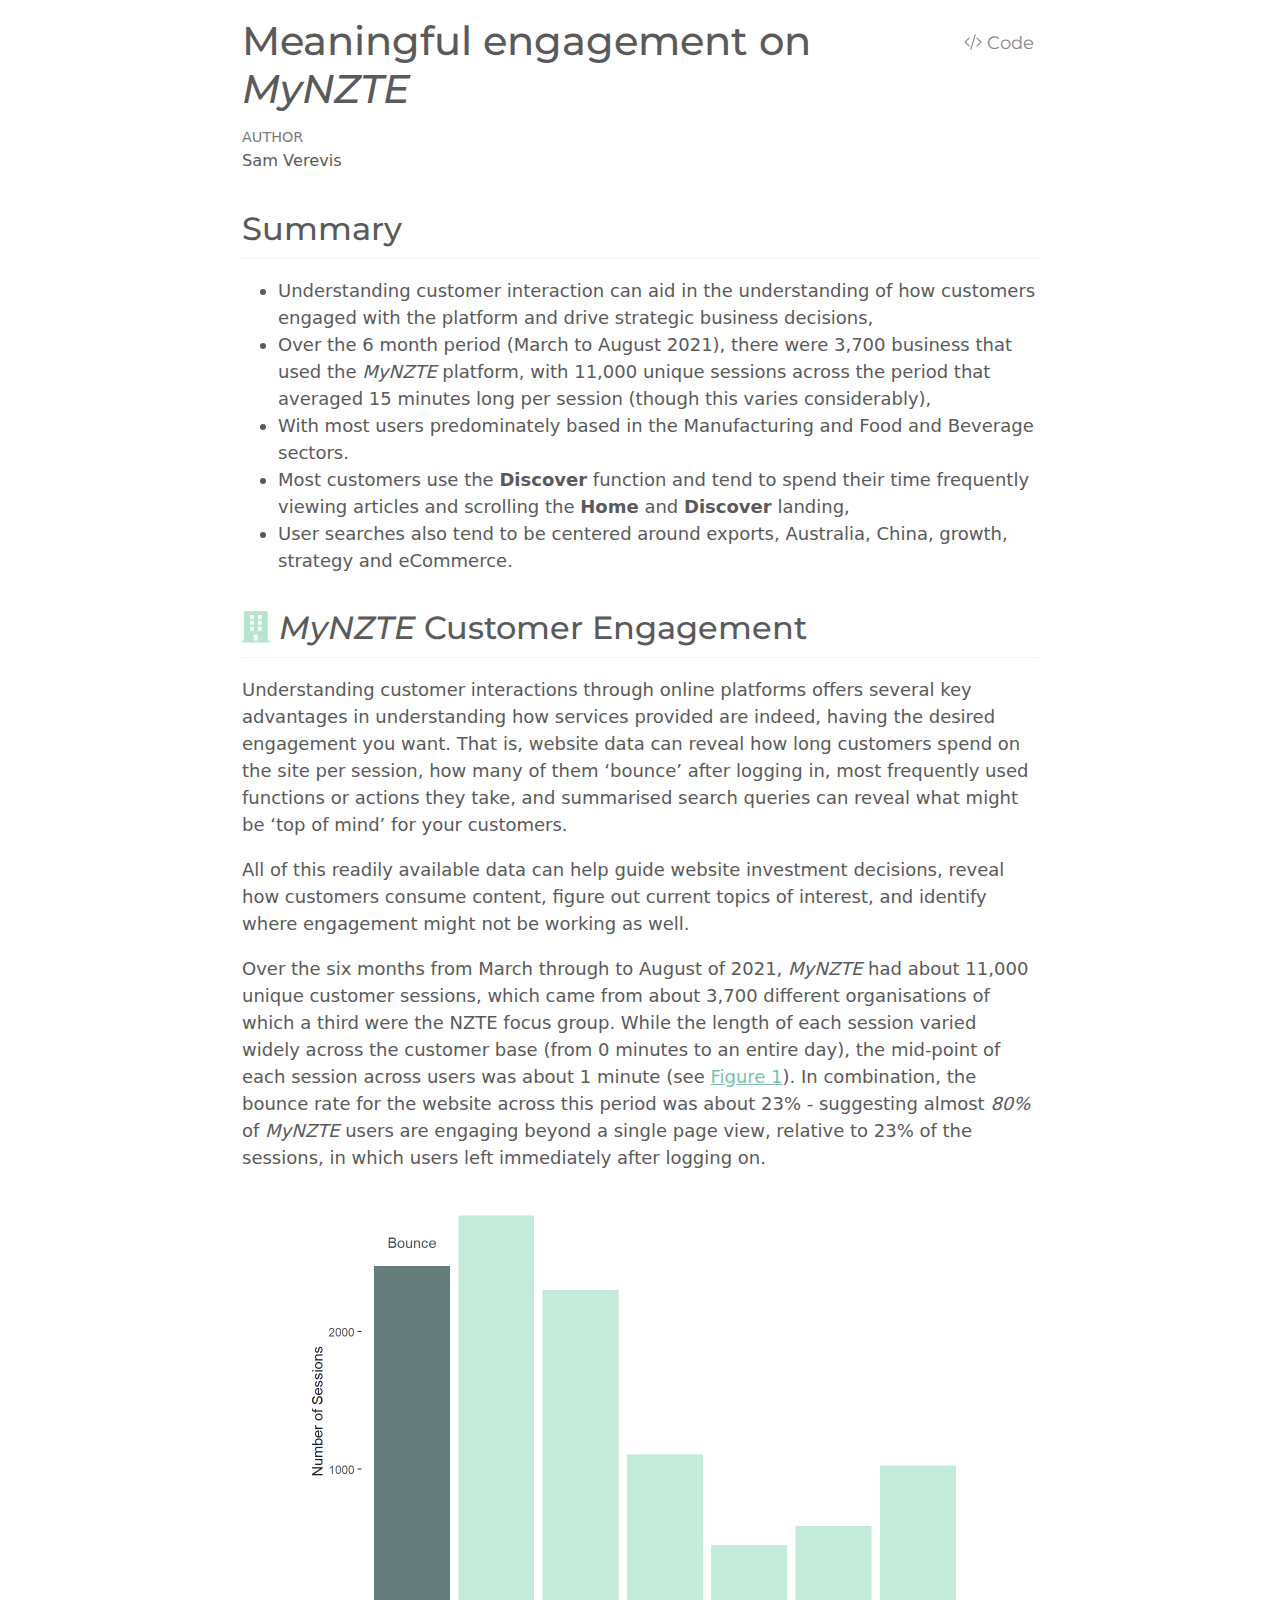
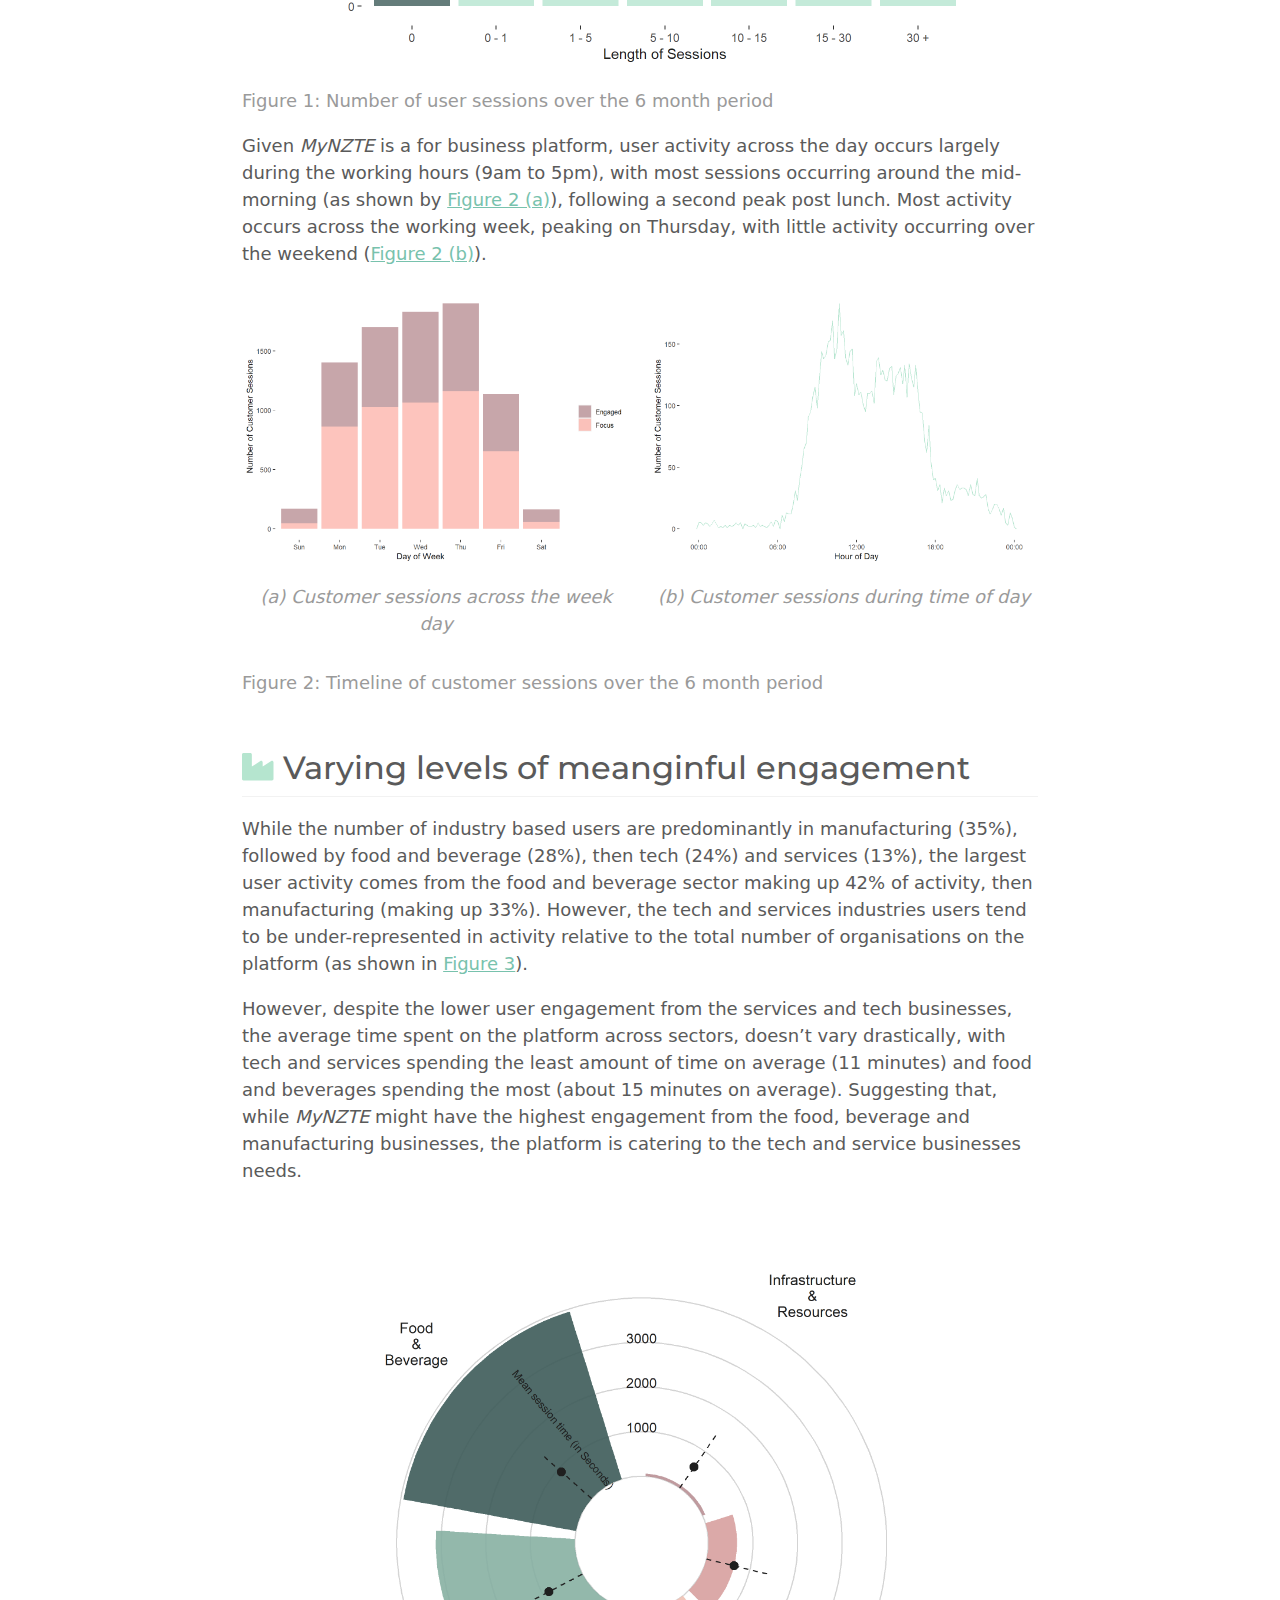
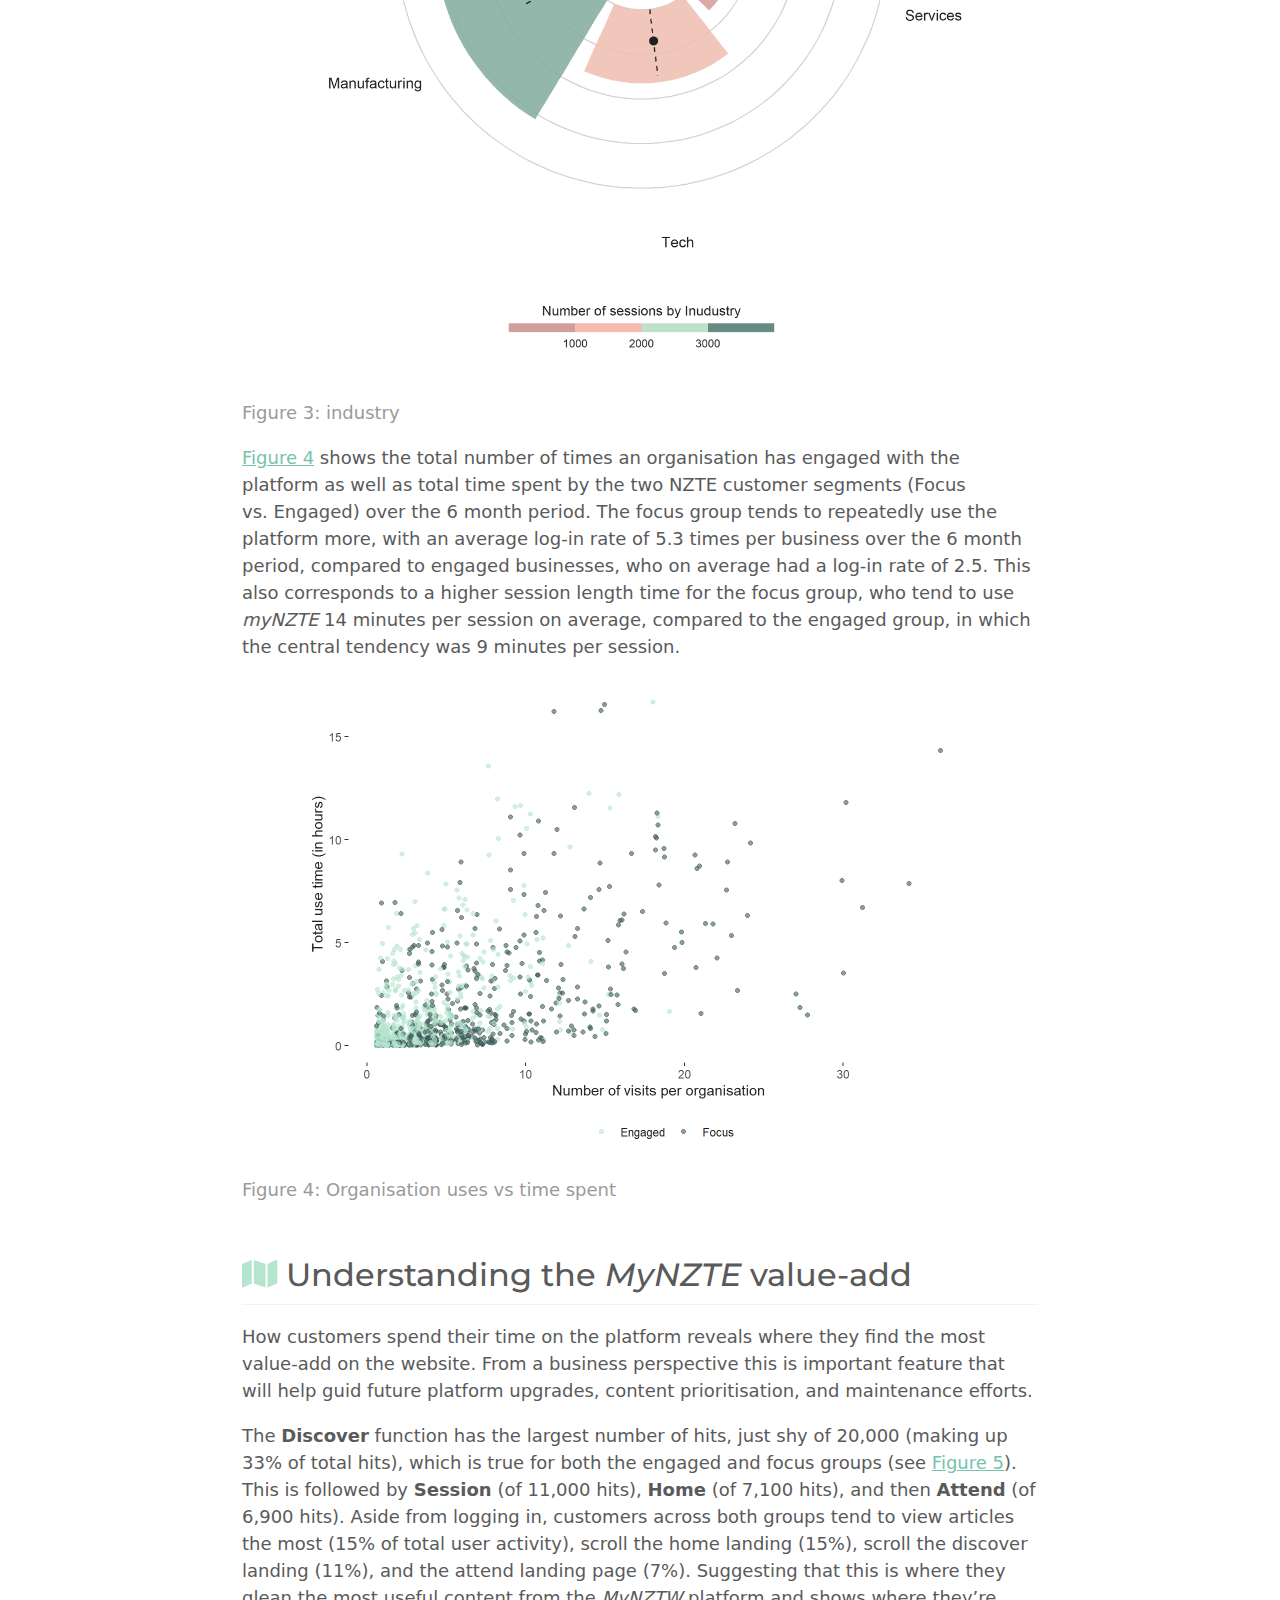
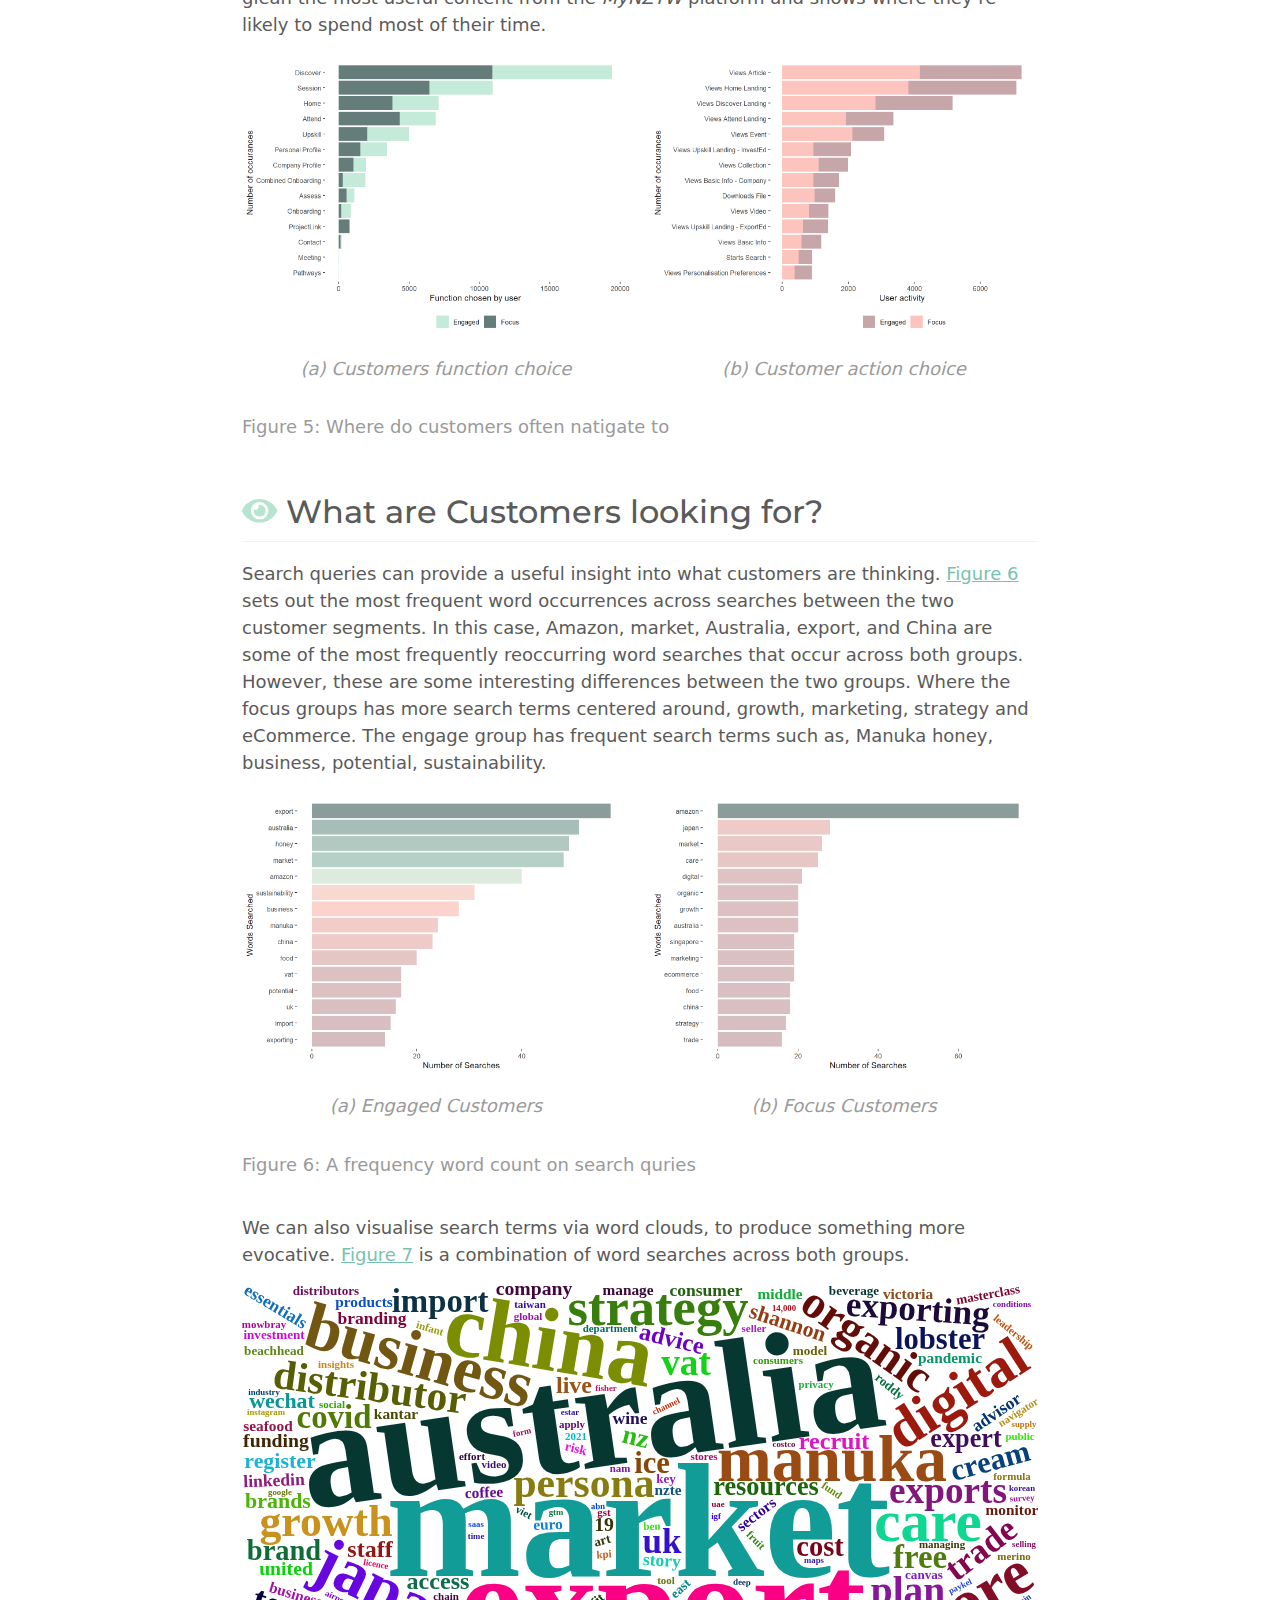
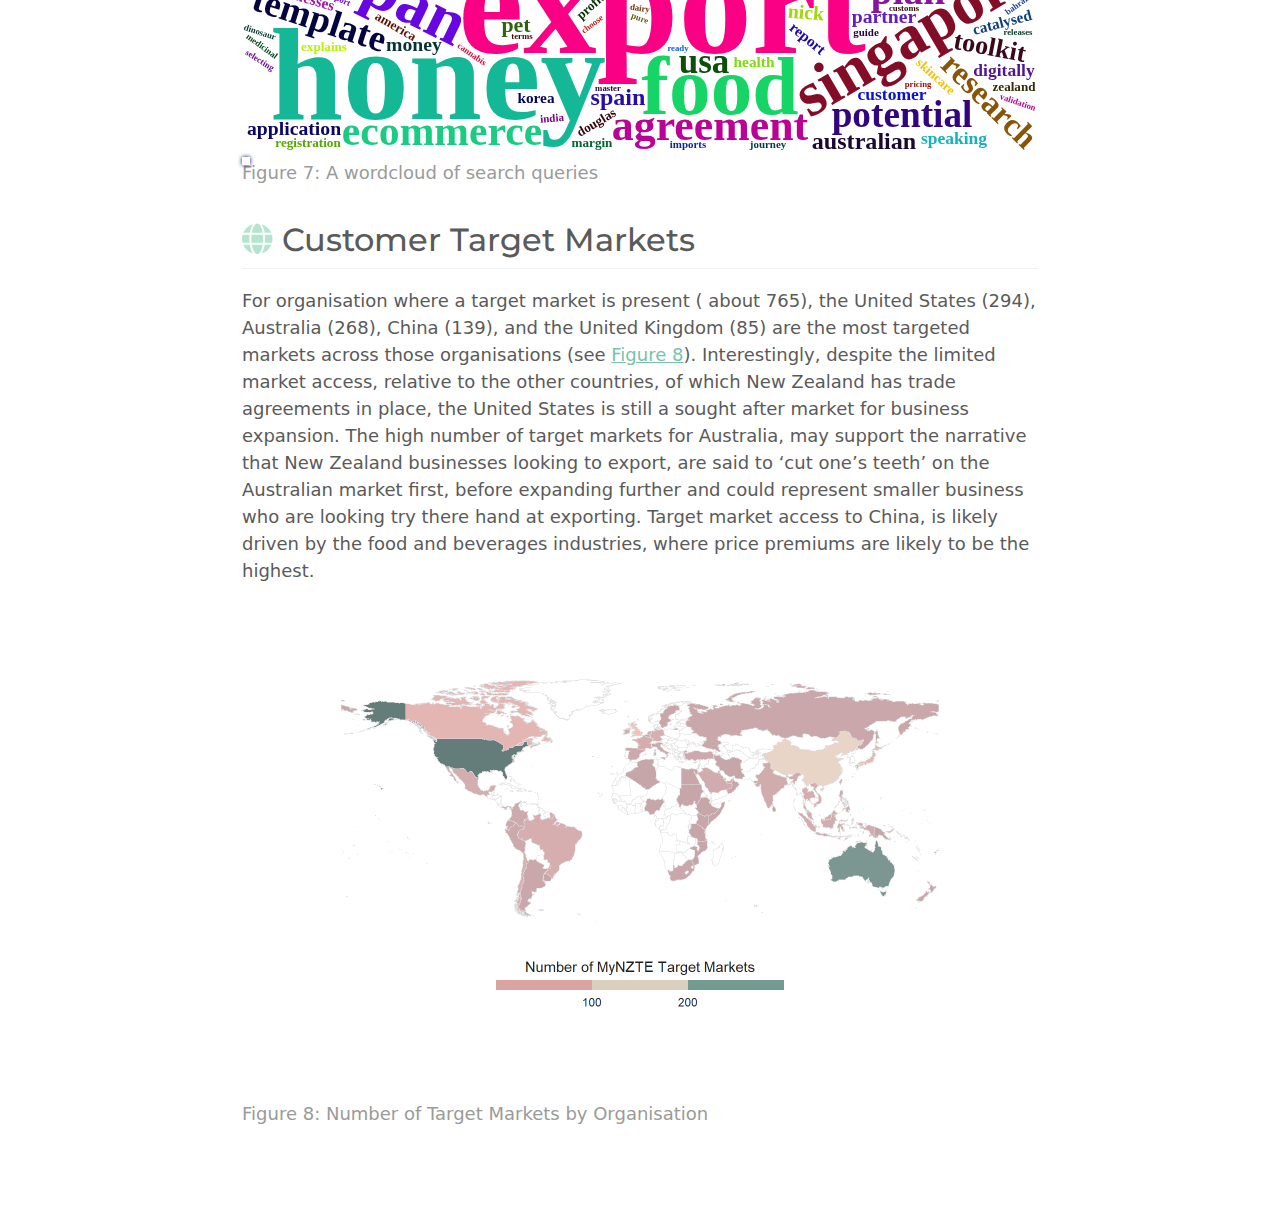
==== content/post/2022-06-15-NZTE-brief/index.html @ 65f902f8 "setting up breif" ====
<!DOCTYPE html>
<html xmlns="http://www.w3.org/1999/xhtml" lang="en" xml:lang="en"><head>

<meta charset="utf-8">
<meta name="generator" content="quarto-0.9.345">

<meta name="viewport" content="width=device-width, initial-scale=1.0, user-scalable=yes">

<meta name="author" content="Sam Verevis">

<title>Meaningful engagement on MyNZTE</title>
<style>
code{white-space: pre-wrap;}
span.smallcaps{font-variant: small-caps;}
span.underline{text-decoration: underline;}
div.column{display: inline-block; vertical-align: top; width: 50%;}
div.hanging-indent{margin-left: 1.5em; text-indent: -1.5em;}
ul.task-list{list-style: none;}
pre > code.sourceCode { white-space: pre; position: relative; }
pre > code.sourceCode > span { display: inline-block; line-height: 1.25; }
pre > code.sourceCode > span:empty { height: 1.2em; }
.sourceCode { overflow: visible; }
code.sourceCode > span { color: inherit; text-decoration: inherit; }
div.sourceCode { margin: 1em 0; }
pre.sourceCode { margin: 0; }
@media screen {
div.sourceCode { overflow: auto; }
}
@media print {
pre > code.sourceCode { white-space: pre-wrap; }
pre > code.sourceCode > span { text-indent: -5em; padding-left: 5em; }
}
pre.numberSource code
  { counter-reset: source-line 0; }
pre.numberSource code > span
  { position: relative; left: -4em; counter-increment: source-line; }
pre.numberSource code > span > a:first-child::before
  { content: counter(source-line);
    position: relative; left: -1em; text-align: right; vertical-align: baseline;
    border: none; display: inline-block;
    -webkit-touch-callout: none; -webkit-user-select: none;
    -khtml-user-select: none; -moz-user-select: none;
    -ms-user-select: none; user-select: none;
    padding: 0 4px; width: 4em;
    color: #aaaaaa;
  }
pre.numberSource { margin-left: 3em; border-left: 1px solid #aaaaaa;  padding-left: 4px; }
div.sourceCode
  {   }
@media screen {
pre > code.sourceCode > span > a:first-child::before { text-decoration: underline; }
}
code span.al { color: #ff0000; font-weight: bold; } /* Alert */
code span.an { color: #60a0b0; font-weight: bold; font-style: italic; } /* Annotation */
code span.at { color: #7d9029; } /* Attribute */
code span.bn { color: #40a070; } /* BaseN */
code span.bu { } /* BuiltIn */
code span.cf { color: #007020; font-weight: bold; } /* ControlFlow */
code span.ch { color: #4070a0; } /* Char */
code span.cn { color: #880000; } /* Constant */
code span.co { color: #60a0b0; font-style: italic; } /* Comment */
code span.cv { color: #60a0b0; font-weight: bold; font-style: italic; } /* CommentVar */
code span.do { color: #ba2121; font-style: italic; } /* Documentation */
code span.dt { color: #902000; } /* DataType */
code span.dv { color: #40a070; } /* DecVal */
code span.er { color: #ff0000; font-weight: bold; } /* Error */
code span.ex { } /* Extension */
code span.fl { color: #40a070; } /* Float */
code span.fu { color: #06287e; } /* Function */
code span.im { } /* Import */
code span.in { color: #60a0b0; font-weight: bold; font-style: italic; } /* Information */
code span.kw { color: #007020; font-weight: bold; } /* Keyword */
code span.op { color: #666666; } /* Operator */
code span.ot { color: #007020; } /* Other */
code span.pp { color: #bc7a00; } /* Preprocessor */
code span.sc { color: #4070a0; } /* SpecialChar */
code span.ss { color: #bb6688; } /* SpecialString */
code span.st { color: #4070a0; } /* String */
code span.va { color: #19177c; } /* Variable */
code span.vs { color: #4070a0; } /* VerbatimString */
code span.wa { color: #60a0b0; font-weight: bold; font-style: italic; } /* Warning */
</style>

<script src="index_files/libs/clipboard/clipboard.min.js"></script>
<script src="index_files/libs/quarto-html/quarto.js"></script>
<script src="index_files/libs/quarto-html/popper.min.js"></script>
<script src="index_files/libs/quarto-html/tippy.umd.min.js"></script>
<script src="index_files/libs/quarto-html/anchor.min.js"></script>
<link href="index_files/libs/quarto-html/tippy.css" rel="stylesheet">
<link id="quarto-text-highlighting-styles" href="index_files/libs/quarto-html/quarto-syntax-highlighting.css" rel="stylesheet">
<script src="index_files/libs/bootstrap/bootstrap.min.js"></script>
<link href="index_files/libs/bootstrap/bootstrap-icons.css" rel="stylesheet">
<link href="index_files/libs/bootstrap/bootstrap.min.css" rel="stylesheet">
<script src="index_files\libs/htmlwidgets-1.5.4/htmlwidgets.js"></script>
<link href="index_files\libs/wordcloud2-0.0.1/wordcloud.css" rel="stylesheet">
<script src="index_files\libs/wordcloud2-0.0.1/wordcloud2-all.js"></script>
<script src="index_files\libs/wordcloud2-0.0.1/hover.js"></script>
<script src="index_files\libs/wordcloud2-binding-0.2.1/wordcloud2.js"></script>


</head>

<body class="fullcontent">

<div id="quarto-content" class="page-columns page-rows-contents page-layout-article">

<main class="content" id="quarto-document-content">

<header id="title-block-header" class="quarto-title-block default">
<div class="quarto-title">
<div class="quarto-title-block"><div><h1 class="title">Meaningful engagement on <em>MyNZTE</em></h1><button type="button" class="btn code-tools-button" id="quarto-code-tools-source"><i class="bi"></i> Code</button></div></div>
</div>





<div class="quarto-title-meta">

    <div>
    <div class="quarto-title-meta-heading">Author</div>
    <div class="quarto-title-meta-contents">
             <p>Sam Verevis </p>
          </div>
  </div>
    
    
  </div>
  

</header>

<div class="cell">

</div>
<section id="summary" class="level2">
<h2 class="anchored" data-anchor-id="summary">Summary</h2>
<ul>
<li>Understanding customer interaction can aid in the understanding of how customers engaged with the platform and drive strategic business decisions,</li>
<li>Over the 6 month period (March to August 2021), there were 3,700 business that used the <em>MyNZTE</em> platform, with 11,000 unique sessions across the period that averaged 15 minutes long per session (though this varies considerably),</li>
<li>With most users predominately based in the Manufacturing and Food and Beverage sectors.</li>
<li>Most customers use the <strong>Discover</strong> function and tend to spend their time frequently viewing articles and scrolling the <strong>Home</strong> and <strong>Discover</strong> landing,</li>
<li>User searches also tend to be centered around exports, Australia, China, growth, strategy and eCommerce.</li>
</ul>
</section>
<section id="mynzte-customer-engagement" class="level2">
<h2 class="anchored" data-anchor-id="mynzte-customer-engagement"><svg aria-hidden="true" role="img" viewbox="0 0 448 512" style="height:1em;width:0.88em;vertical-align:-0.125em;margin-left:auto;margin-right:auto;font-size:inherit;fill:#B5E5CF;overflow:visible;position:relative;"><path d="M436 480h-20V24c0-13.255-10.745-24-24-24H56C42.745 0 32 10.745 32 24v456H12c-6.627 0-12 5.373-12 12v20h448v-20c0-6.627-5.373-12-12-12zM128 76c0-6.627 5.373-12 12-12h40c6.627 0 12 5.373 12 12v40c0 6.627-5.373 12-12 12h-40c-6.627 0-12-5.373-12-12V76zm0 96c0-6.627 5.373-12 12-12h40c6.627 0 12 5.373 12 12v40c0 6.627-5.373 12-12 12h-40c-6.627 0-12-5.373-12-12v-40zm52 148h-40c-6.627 0-12-5.373-12-12v-40c0-6.627 5.373-12 12-12h40c6.627 0 12 5.373 12 12v40c0 6.627-5.373 12-12 12zm76 160h-64v-84c0-6.627 5.373-12 12-12h40c6.627 0 12 5.373 12 12v84zm64-172c0 6.627-5.373 12-12 12h-40c-6.627 0-12-5.373-12-12v-40c0-6.627 5.373-12 12-12h40c6.627 0 12 5.373 12 12v40zm0-96c0 6.627-5.373 12-12 12h-40c-6.627 0-12-5.373-12-12v-40c0-6.627 5.373-12 12-12h40c6.627 0 12 5.373 12 12v40zm0-96c0 6.627-5.373 12-12 12h-40c-6.627 0-12-5.373-12-12V76c0-6.627 5.373-12 12-12h40c6.627 0 12 5.373 12 12v40z"></path></svg> <em>MyNZTE</em> Customer Engagement</h2>
<p>Understanding customer interactions through online platforms offers several key advantages in understanding how services provided are indeed, having the desired engagement you want. That is, website data can reveal how long customers spend on the site per session, how many of them ‘bounce’ after logging in, most frequently used functions or actions they take, and summarised search queries can reveal what might be ‘top of mind’ for your customers.</p>
<p>All of this readily available data can help guide website investment decisions, reveal how customers consume content, figure out current topics of interest, and identify where engagement might not be working as well.</p>
<p>Over the six months from March through to August of 2021, <em>MyNZTE</em> had about 11,000 unique customer sessions, which came from about 3,700 different organisations of which a third were the NZTE focus group. While the length of each session varied widely across the customer base (from 0 minutes to an entire day), the mid-point of each session across users was about 1 minute (see <a href="#fig-user">Figure&nbsp;1</a>). In combination, the bounce rate for the website across this period was about 23% - suggesting almost <em>80%</em> of <em>MyNZTE</em> users are engaging beyond a single page view, relative to 23% of the sessions, in which users left immediately after logging on.</p>
<div class="cell">
<div class="cell-output-display">
<div id="fig-user" class="quarto-figure quarto-figure-center anchored">
<figure class="figure">
<p><img src="index_files/figure-html/fig-user-1.png" class="img-fluid figure-img" width="672"></p>
<p></p><figcaption aria-hidden="true" class="figure-caption">Figure 1: Number of user sessions over the 6 month period</figcaption><p></p>
</figure>
</div>
</div>
</div>
<p>Given <em>MyNZTE</em> is a for business platform, user activity across the day occurs largely during the working hours (9am to 5pm), with most sessions occurring around the mid-morning (as shown by <a href="#fig-session-day-1">Figure&nbsp;2 (a)</a>), following a second peak post lunch. Most activity occurs across the working week, peaking on Thursday, with little activity occurring over the weekend (<a href="#fig-session-day-2">Figure&nbsp;2 (b)</a>).</p>
<div class="cell quarto-layout-panel">
<figure class="figure">
<div class="quarto-layout-row quarto-layout-valign-top">
<div class="cell-output-display quarto-layout-cell quarto-layout-cell-subref" style="flex-basis: 50.0%;justify-content: center;">
<div id="fig-session-day-1" class="quarto-figure quarto-figure-center anchored">
<figure class="figure">
<p><img src="index_files/figure-html/fig-session-day-1.png" class="img-fluid figure-img" data-ref-parent="fig-session-day" width="672"></p>
<p></p><figcaption aria-hidden="true" class="figure-caption">(a) Customer sessions across the week day</figcaption><p></p>
</figure>
</div>
</div>
<div class="cell-output-display quarto-layout-cell quarto-layout-cell-subref" style="flex-basis: 50.0%;justify-content: center;">
<div id="fig-session-day-2" class="quarto-figure quarto-figure-center anchored">
<figure class="figure">
<p><img src="index_files/figure-html/fig-session-day-2.png" class="img-fluid figure-img" data-ref-parent="fig-session-day" width="672"></p>
<p></p><figcaption aria-hidden="true" class="figure-caption">(b) Customer sessions during time of day</figcaption><p></p>
</figure>
</div>
</div>
</div>
<p></p><figcaption aria-hidden="true" class="figure-caption">Figure 2: Timeline of customer sessions over the 6 month period</figcaption><p></p>
</figure>
</div>
</section>
<section id="varying-levels-of-meanginful-engagement" class="level2">
<h2 class="anchored" data-anchor-id="varying-levels-of-meanginful-engagement"><svg aria-hidden="true" role="img" viewbox="0 0 512 512" style="height:1em;width:1em;vertical-align:-0.125em;margin-left:auto;margin-right:auto;font-size:inherit;fill:#B5E5CF;overflow:visible;position:relative;"><path d="M475.115 163.781L336 252.309v-68.28c0-18.916-20.931-30.399-36.885-20.248L160 252.309V56c0-13.255-10.745-24-24-24H24C10.745 32 0 42.745 0 56v400c0 13.255 10.745 24 24 24h464c13.255 0 24-10.745 24-24V184.029c0-18.917-20.931-30.399-36.885-20.248z"></path></svg> Varying levels of meanginful engagement</h2>
<p>While the number of industry based users are predominantly in manufacturing (35%), followed by food and beverage (28%), then tech (24%) and services (13%), the largest user activity comes from the food and beverage sector making up 42% of activity, then manufacturing (making up 33%). However, the tech and services industries users tend to be under-represented in activity relative to the total number of organisations on the platform (as shown in <a href="#fig-industry">Figure&nbsp;3</a>).</p>
<p>However, despite the lower user engagement from the services and tech businesses, the average time spent on the platform across sectors, doesn’t vary drastically, with tech and services spending the least amount of time on average (11 minutes) and food and beverages spending the most (about 15 minutes on average). Suggesting that, while <em>MyNZTE</em> might have the highest engagement from the food, beverage and manufacturing businesses, the platform is catering to the tech and service businesses needs.</p>
<div class="cell">

</div>
<div id="fig-industry" class="quarto-figure quarto-figure-center anchored">
<figure class="figure">
<figure class="figure">
<img src="plot.png" title="Title: Number of sessions and average time spent per session (in seconds), by Inudstry" class="img-fluid figure-img">
</figure>
<p></p><figcaption aria-hidden="true" class="figure-caption">Figure 3: industry</figcaption><p></p>
</figure>
</div>
<p><a href="#fig-session-groups">Figure&nbsp;4</a> shows the total number of times an organisation has engaged with the platform as well as total time spent by the two NZTE customer segments (Focus vs.&nbsp;Engaged) over the 6 month period. The focus group tends to repeatedly use the platform more, with an average log-in rate of 5.3 times per business over the 6 month period, compared to engaged businesses, who on average had a log-in rate of 2.5. This also corresponds to a higher session length time for the focus group, who tend to use <em>myNZTE</em> 14 minutes per session on average, compared to the engaged group, in which the central tendency was 9 minutes per session.</p>
<div class="cell">
<div class="cell-output-display">
<div id="fig-session-groups" class="quarto-figure quarto-figure-center anchored">
<figure class="figure">
<p><img src="index_files/figure-html/fig-session-groups-1.png" class="img-fluid figure-img" width="672"></p>
<p></p><figcaption aria-hidden="true" class="figure-caption">Figure 4: Organisation uses vs time spent</figcaption><p></p>
</figure>
</div>
</div>
</div>
</section>
<section id="understanding-the-mynzte-value-add" class="level2">
<h2 class="anchored" data-anchor-id="understanding-the-mynzte-value-add"><svg aria-hidden="true" role="img" viewbox="0 0 576 512" style="height:1em;width:1.12em;vertical-align:-0.125em;margin-left:auto;margin-right:auto;font-size:inherit;fill:#B5E5CF;overflow:visible;position:relative;"><path d="M0 117.66v346.32c0 11.32 11.43 19.06 21.94 14.86L160 416V32L20.12 87.95A32.006 32.006 0 0 0 0 117.66zM192 416l192 64V96L192 32v384zM554.06 33.16L416 96v384l139.88-55.95A31.996 31.996 0 0 0 576 394.34V48.02c0-11.32-11.43-19.06-21.94-14.86z"></path></svg> Understanding the <em>MyNZTE</em> value-add</h2>
<p>How customers spend their time on the platform reveals where they find the most value-add on the website. From a business perspective this is important feature that will help guid future platform upgrades, content prioritisation, and maintenance efforts.</p>
<p>The <strong>Discover</strong> function has the largest number of hits, just shy of 20,000 (making up 33% of total hits), which is true for both the engaged and focus groups (see <a href="#fig-action">Figure&nbsp;5</a>). This is followed by <strong>Session</strong> (of 11,000 hits), <strong>Home</strong> (of 7,100 hits), and then <strong>Attend</strong> (of 6,900 hits). Aside from logging in, customers across both groups tend to view articles the most (15% of total user activity), scroll the home landing (15%), scroll the discover landing (11%), and the attend landing page (7%). Suggesting that this is where they glean the most useful content from the <em>MyNZTW</em> platform and shows where they’re likely to spend most of their time.</p>
<div class="cell quarto-layout-panel">
<figure class="figure">
<div class="quarto-layout-row quarto-layout-valign-top">
<div class="cell-output-display quarto-layout-cell quarto-layout-cell-subref" style="flex-basis: 50.0%;justify-content: center;">
<div id="fig-action-1" class="quarto-figure quarto-figure-center anchored">
<figure class="figure">
<p><img src="index_files/figure-html/fig-action-1.png" class="img-fluid figure-img" data-ref-parent="fig-action" width="672"></p>
<p></p><figcaption aria-hidden="true" class="figure-caption">(a) Customers function choice</figcaption><p></p>
</figure>
</div>
</div>
<div class="cell-output-display quarto-layout-cell quarto-layout-cell-subref" style="flex-basis: 50.0%;justify-content: center;">
<div id="fig-action-2" class="quarto-figure quarto-figure-center anchored">
<figure class="figure">
<p><img src="index_files/figure-html/fig-action-2.png" class="img-fluid figure-img" data-ref-parent="fig-action" width="672"></p>
<p></p><figcaption aria-hidden="true" class="figure-caption">(b) Customer action choice</figcaption><p></p>
</figure>
</div>
</div>
</div>
<p></p><figcaption aria-hidden="true" class="figure-caption">Figure 5: Where do customers often natigate to</figcaption><p></p>
</figure>
</div>
</section>
<section id="what-are-customers-looking-for" class="level2">
<h2 class="anchored" data-anchor-id="what-are-customers-looking-for"><svg aria-hidden="true" role="img" viewbox="0 0 576 512" style="height:1em;width:1.12em;vertical-align:-0.125em;margin-left:auto;margin-right:auto;font-size:inherit;fill:#B5E5CF;overflow:visible;position:relative;"><path d="M572.52 241.4C518.29 135.59 410.93 64 288 64S57.68 135.64 3.48 241.41a32.35 32.35 0 0 0 0 29.19C57.71 376.41 165.07 448 288 448s230.32-71.64 284.52-177.41a32.35 32.35 0 0 0 0-29.19zM288 400a144 144 0 1 1 144-144 143.93 143.93 0 0 1-144 144zm0-240a95.31 95.31 0 0 0-25.31 3.79 47.85 47.85 0 0 1-66.9 66.9A95.78 95.78 0 1 0 288 160z"></path></svg> What are Customers looking for?</h2>
<p>Search queries can provide a useful insight into what customers are thinking. <a href="#fig-word">Figure&nbsp;6</a> sets out the most frequent word occurrences across searches between the two customer segments. In this case, Amazon, market, Australia, export, and China are some of the most frequently reoccurring word searches that occur across both groups. However, these are some interesting differences between the two groups. Where the focus groups has more search terms centered around, growth, marketing, strategy and eCommerce. The engage group has frequent search terms such as, Manuka honey, business, potential, sustainability.</p>
<div class="cell quarto-layout-panel">
<figure class="figure">
<div class="quarto-layout-row quarto-layout-valign-top">
<div class="cell-output-display quarto-layout-cell quarto-layout-cell-subref" style="flex-basis: 50.0%;justify-content: center;">
<div id="fig-word-1" class="quarto-figure quarto-figure-center anchored">
<figure class="figure">
<p><img src="index_files/figure-html/fig-word-1.png" class="img-fluid figure-img" data-ref-parent="fig-word" width="672"></p>
<p></p><figcaption aria-hidden="true" class="figure-caption">(a) Engaged Customers</figcaption><p></p>
</figure>
</div>
</div>
<div class="cell-output-display quarto-layout-cell quarto-layout-cell-subref" style="flex-basis: 50.0%;justify-content: center;">
<div id="fig-word-2" class="quarto-figure quarto-figure-center anchored">
<figure class="figure">
<p><img src="index_files/figure-html/fig-word-2.png" class="img-fluid figure-img" data-ref-parent="fig-word" width="672"></p>
<p></p><figcaption aria-hidden="true" class="figure-caption">(b) Focus Customers</figcaption><p></p>
</figure>
</div>
</div>
</div>
<p></p><figcaption aria-hidden="true" class="figure-caption">Figure 6: A frequency word count on search quries</figcaption><p></p>
</figure>
</div>
<p>We can also visualise search terms via word clouds, to produce something more evocative. <a href="#fig-wordcloulds">Figure&nbsp;7</a> is a combination of word searches across both groups.</p>
<div class="cell">
<div id="fig-wordcloulds" class="quarto-figure quarto-figure-center anchored">
<figure class="figure">
<div id="htmlwidget-f4ed2ae522c959d17a78" style="width:100%;height:464px;" class="wordcloud2 html-widget"></div>
<script type="application/json" data-for="htmlwidget-f4ed2ae522c959d17a78">{"x":{"word":["amazon","market","australia","export","honey","china","sustainability","food","business","japan","manuka","marketing","singapore","care","digital","strategy","organic","agreement","growth","distributor","ecommerce","persona","plan","exports","potential","template","vat","exporting","trade","uk","usa","covid","free","import","research","cream","ice","lobster","acquisition","brand","cost","flywheel","springboard","assessment","expert","international","nz","resources","toolkit","access","advice","australian","embedding","live","recruit","spain","staff","brands","foodservice","pet","register","shannon","wechat","19","application","company","distrubutor","funding","money","nick","partner","regulations","united","advisor","branding","consumer","customer","digitally","essentials","linkedin","speaking","story","understanding","wine","businesses","catalysed","coffee","euro","health","kantar","korea","manage","middle","monitor","nzte","pandemic","products","report","seafood","sectors","victoria","america","art","beachhead","beverage","canvas","distributors","douglas","east","explains","investment","key","margin","masterclass","model","pharmaceuticals","profit","registration","risk","roddy","skincare","successful","supermarkets","supplements","zealand","2021","apply","ben","chain","consumers","department","development","effort","formula","fruit","fund","global","gst","guide","imports","india","infant","insights","journey","kpi","leadership","managing","merino","mowbray","nam","navigator","platforms","privacy","public","seller","social","stores","taiwan","tool","trademark","video","viet","14,000","abn","airport","bahrain","cannabis","channel","choose","conditions","costco","customs","dairy","deep","dinosaur","estar","fisher","form","functional","google","gtm","igf","industry","instagram","korean","licence","manukora","maps","master","medicinal","opportunity","paykel","population","pricing","proposition","pure","ready","releases","saas","selecting","selling","supply","survey","sustainable","terms","time","uae","validation","vegetables","webinar","2020","6","agritech","amazin","answer","apples","b2b","beauty","butter","capital","commerce","content","courses","design","diversification","duty","effect","energy","europe","expo","external","financial","finding","focus","geothermal","goals","im","industrial","influencer","issued","kennedy","latin","lean","legislation","license","losses","machines","mark","masterclasses","materials","media","mei","mitigate","multinational","north","nut","oral","partners","payment","planning","precision","premiumisation","price","promotion","protecting","questions","rakuten","recycling","rocket","selection","sell","services","share","singaporean","software","soul","start","study","talk","tech","technology","tools","vietnam","visa","women","yu","42","5forests","accelerator","agency","agreements","amsterdam","analysis","au","bag","bbd","budget","campbell","chinese","club","compliance","conduct","continuity","countries","country","creative","culture","d2c","data","discover","distribution","dive","dott","dotteral","drives","dubai","essential","event","facebook","film","finder","fix","fogg","foodstuffs","forced","found","fresh","gdpr","gin","government","grant","greg","heilala","hong","idea","incoterms","internet","investors","kami","kol","kong","kuwait","liquor","low","marketplace","markets","matters","medtech","naish","nature","objectives","organising","overseas","partnet","philippines","polo","premium","profitability","purchases","purpose","qatar","raising","recruitment","requirements","retail","roadshow","scaling","sector","setting","shoppers","single","size","structures","support","tariff","tarrifs","templates","thinking","trading","trends","ubco","ukraine","upskilling","valuecommerce","werk","yumei","zimbabwe","zuru","zuru's","20","2011","2016","2iq","4602.1","700","accounting","acts","adapted","ag","agtech","alibaba","apple","arabia","asia","assets","assistance","audit","audita","audits","avocado","beef","bluelab","board","braxton","brazil","brexit","cadenshae","campaign","carrot","chains","channels","chinas","circle","clothing","companies","comvita","conference","correctly","cosmetics","covers","cross","cutomer","cycle","deck","defining","developmentr","deveraux","device","diagou","direct","disrupted","disruption","documents","duncan","duties","duy","ed","elderly","elders","eor","events","fitzpatrick","fixx","franchise","future","garment","gcc","geoff","governance","grants","harrison","heatlh","icecream","idvf","images","inco","inter","interactive","ioss","jobs","june","kamu","kit","lamb","led","li","library","life","louie","medical","metia","milk","mining","morag","morgan","mouth","moynahan","moynihan","netherland","networking","nzs","omar","omars","online","options","organisation","otganjmmm","packaging","page","partnership","pathways","people","pitch","position","preparing","production","programs","projectlink","projects","providers","raise","rebrand","rebranding","reports","rory","sarah","saudi","sdg","sdg's","service","serving","shane","shopping","singapoe","sleep","snow","spring","started","sticks","stuart","sustainabile","tarrif","tarriffs","tax","tea","textile","thinklazy","tokyo","toothpaste","tour","transformation","varieties","virtual","vodka","wellbeing","workshop","write"],"freq":[115,74,71,67,60,41,41,38,30,30,30,29,29,27,26,24,21,20,20,19,19,19,18,17,17,17,17,16,16,16,16,15,15,15,15,14,14,14,13,13,13,13,13,12,12,12,12,12,12,11,11,11,11,11,11,11,11,10,10,10,10,10,10,9,9,9,9,9,9,9,9,9,9,8,8,8,8,8,8,8,8,8,8,8,7,7,7,7,7,7,7,7,7,7,7,7,7,7,7,7,7,6,6,6,6,6,6,6,6,6,6,6,6,6,6,6,6,6,6,6,6,6,6,6,6,5,5,5,5,5,5,5,5,5,5,5,5,5,5,5,5,5,5,5,5,5,5,5,5,5,5,5,5,5,5,5,5,5,5,5,5,5,4,4,4,4,4,4,4,4,4,4,4,4,4,4,4,4,4,4,4,4,4,4,4,4,4,4,4,4,4,4,4,4,4,4,4,4,4,4,4,4,4,4,4,4,4,4,4,4,3,3,3,3,3,3,3,3,3,3,3,3,3,3,3,3,3,3,3,3,3,3,3,3,3,3,3,3,3,3,3,3,3,3,3,3,3,3,3,3,3,3,3,3,3,3,3,3,3,3,3,3,3,3,3,3,3,3,3,3,3,3,3,3,3,3,3,3,3,3,3,3,3,3,3,3,2,2,2,2,2,2,2,2,2,2,2,2,2,2,2,2,2,2,2,2,2,2,2,2,2,2,2,2,2,2,2,2,2,2,2,2,2,2,2,2,2,2,2,2,2,2,2,2,2,2,2,2,2,2,2,2,2,2,2,2,2,2,2,2,2,2,2,2,2,2,2,2,2,2,2,2,2,2,2,2,2,2,2,2,2,2,2,2,2,2,2,2,2,2,2,2,2,2,2,2,2,2,2,1,1,1,1,1,1,1,1,1,1,1,1,1,1,1,1,1,1,1,1,1,1,1,1,1,1,1,1,1,1,1,1,1,1,1,1,1,1,1,1,1,1,1,1,1,1,1,1,1,1,1,1,1,1,1,1,1,1,1,1,1,1,1,1,1,1,1,1,1,1,1,1,1,1,1,1,1,1,1,1,1,1,1,1,1,1,1,1,1,1,1,1,1,1,1,1,1,1,1,1,1,1,1,1,1,1,1,1,1,1,1,1,1,1,1,1,1,1,1,1,1,1,1,1,1,1,1,1,1,1,1,1,1,1,1,1,1,1,1,1,1,1,1,1,1,1,1,1,1,1,1,1,1,1,1,1,1,1],"fontFamily":"Segoe UI","fontWeight":"bold","color":"random-dark","minSize":0,"weightFactor":2.19130434782609,"backgroundColor":"white","gridSize":0,"minRotation":-0.785398163397448,"maxRotation":0.785398163397448,"shuffle":true,"rotateRatio":0.4,"shape":"circle","ellipticity":0.65,"figBase64":null,"hover":null},"evals":[],"jsHooks":{"render":[{"code":"function(el,x){\n                        console.log(123);\n                        if(!iii){\n                          window.location.reload();\n                          iii = False;\n\n                        }\n  }","data":null}]}}</script>
<p></p><figcaption aria-hidden="true" class="figure-caption">Figure 7: A wordcloud of search queries</figcaption><p></p>
</figure>
</div>
</div>
</section>
<section id="customer-target-markets" class="level2">
<h2 class="anchored" data-anchor-id="customer-target-markets"><svg aria-hidden="true" role="img" viewbox="0 0 496 512" style="height:1em;width:0.97em;vertical-align:-0.125em;margin-left:auto;margin-right:auto;font-size:inherit;fill:#B5E5CF;overflow:visible;position:relative;"><path d="M336.5 160C322 70.7 287.8 8 248 8s-74 62.7-88.5 152h177zM152 256c0 22.2 1.2 43.5 3.3 64h185.3c2.1-20.5 3.3-41.8 3.3-64s-1.2-43.5-3.3-64H155.3c-2.1 20.5-3.3 41.8-3.3 64zm324.7-96c-28.6-67.9-86.5-120.4-158-141.6 24.4 33.8 41.2 84.7 50 141.6h108zM177.2 18.4C105.8 39.6 47.8 92.1 19.3 160h108c8.7-56.9 25.5-107.8 49.9-141.6zM487.4 192H372.7c2.1 21 3.3 42.5 3.3 64s-1.2 43-3.3 64h114.6c5.5-20.5 8.6-41.8 8.6-64s-3.1-43.5-8.5-64zM120 256c0-21.5 1.2-43 3.3-64H8.6C3.2 212.5 0 233.8 0 256s3.2 43.5 8.6 64h114.6c-2-21-3.2-42.5-3.2-64zm39.5 96c14.5 89.3 48.7 152 88.5 152s74-62.7 88.5-152h-177zm159.3 141.6c71.4-21.2 129.4-73.7 158-141.6h-108c-8.8 56.9-25.6 107.8-50 141.6zM19.3 352c28.6 67.9 86.5 120.4 158 141.6-24.4-33.8-41.2-84.7-50-141.6h-108z"></path></svg> Customer Target Markets</h2>
<p>For organisation where a target market is present ( about 765), the United States (294), Australia (268), China (139), and the United Kingdom (85) are the most targeted markets across those organisations (see <a href="#fig-worldmap">Figure&nbsp;8</a>). Interestingly, despite the limited market access, relative to the other countries, of which New Zealand has trade agreements in place, the United States is still a sought after market for business expansion. The high number of target markets for Australia, may support the narrative that New Zealand businesses looking to export, are said to ‘cut one’s teeth’ on the Australian market first, before expanding further and could represent smaller business who are looking try there hand at exporting. Target market access to China, is likely driven by the food and beverages industries, where price premiums are likely to be the highest.</p>
<div class="cell">
<div class="cell-output-display">
<div id="fig-worldmap" class="quarto-figure quarto-figure-center anchored">
<figure class="figure">
<p><img src="index_files/figure-html/fig-worldmap-1.png" class="img-fluid figure-img" width="672"></p>
<p></p><figcaption aria-hidden="true" class="figure-caption">Figure 8: Number of Target Markets by Organisation</figcaption><p></p>
</figure>
</div>
</div>
</div>
<!-- -->

</section>

</main>
<!-- /main column -->
<script id="quarto-html-after-body" type="application/javascript">
window.document.addEventListener("DOMContentLoaded", function (event) {
  const icon = "";
  const anchorJS = new window.AnchorJS();
  anchorJS.options = {
    placement: 'right',
    icon: icon
  };
  anchorJS.add('.anchored');
  const clipboard = new window.ClipboardJS('.code-copy-button', {
    target: function(trigger) {
      return trigger.previousElementSibling;
    }
  });
  clipboard.on('success', function(e) {
    // button target
    const button = e.trigger;
    // don't keep focus
    button.blur();
    // flash "checked"
    button.classList.add('code-copy-button-checked');
    var currentTitle = button.getAttribute("title");
    button.setAttribute("title", "Copied!");
    setTimeout(function() {
      button.setAttribute("title", currentTitle);
      button.classList.remove('code-copy-button-checked');
    }, 1000);
    // clear code selection
    e.clearSelection();
  });
  const viewSource = window.document.getElementById('quarto-view-source') ||
                     window.document.getElementById('quarto-code-tools-source');
  if (viewSource) {
    const sourceUrl = viewSource.getAttribute("data-quarto-source-url");
    viewSource.addEventListener("click", function(e) {
      if (sourceUrl) {
        // rstudio viewer pane
        if (/\bcapabilities=\b/.test(window.location)) {
          window.open(sourceUrl);
        } else {
          window.location.href = sourceUrl;
        }
      } else {
        const modal = new bootstrap.Modal(document.getElementById('quarto-embedded-source-code-modal'));
        modal.show();
      }
      return false;
    });
  }
  function toggleCodeHandler(show) {
    return function(e) {
      const detailsSrc = window.document.querySelectorAll(".cell > details > .sourceCode");
      for (let i=0; i<detailsSrc.length; i++) {
        const details = detailsSrc[i].parentElement;
        if (show) {
          details.open = true;
        } else {
          details.removeAttribute("open");
        }
      }
      const cellCodeDivs = window.document.querySelectorAll(".cell > .sourceCode");
      const fromCls = show ? "hidden" : "unhidden";
      const toCls = show ? "unhidden" : "hidden";
      for (let i=0; i<cellCodeDivs.length; i++) {
        const codeDiv = cellCodeDivs[i];
        if (codeDiv.classList.contains(fromCls)) {
          codeDiv.classList.remove(fromCls);
          codeDiv.classList.add(toCls);
        } 
      }
      return false;
    }
  }
  const hideAllCode = window.document.getElementById("quarto-hide-all-code");
  if (hideAllCode) {
    hideAllCode.addEventListener("click", toggleCodeHandler(false));
  }
  const showAllCode = window.document.getElementById("quarto-show-all-code");
  if (showAllCode) {
    showAllCode.addEventListener("click", toggleCodeHandler(true));
  }
  function tippyHover(el, contentFn) {
    const config = {
      allowHTML: true,
      content: contentFn,
      maxWidth: 500,
      delay: 100,
      arrow: false,
      appendTo: function(el) {
          return el.parentElement;
      },
      interactive: true,
      interactiveBorder: 10,
      theme: 'quarto',
      placement: 'bottom-start'
    };
    window.tippy(el, config); 
  }
  const noterefs = window.document.querySelectorAll('a[role="doc-noteref"]');
  for (var i=0; i<noterefs.length; i++) {
    const ref = noterefs[i];
    tippyHover(ref, function() {
      let href = ref.getAttribute('href');
      try { href = new URL(href).hash; } catch {}
      const id = href.replace(/^#\/?/, "");
      const note = window.document.getElementById(id);
      return note.innerHTML;
    });
  }
  var bibliorefs = window.document.querySelectorAll('a[role="doc-biblioref"]');
  for (var i=0; i<bibliorefs.length; i++) {
    const ref = bibliorefs[i];
    const cites = ref.parentNode.getAttribute('data-cites').split(' ');
    tippyHover(ref, function() {
      var popup = window.document.createElement('div');
      cites.forEach(function(cite) {
        var citeDiv = window.document.createElement('div');
        citeDiv.classList.add('hanging-indent');
        citeDiv.classList.add('csl-entry');
        var biblioDiv = window.document.getElementById('ref-' + cite);
        if (biblioDiv) {
          citeDiv.innerHTML = biblioDiv.innerHTML;
        }
        popup.appendChild(citeDiv);
      });
      return popup.innerHTML;
    });
  }
});
</script><div class="modal fade" id="quarto-embedded-source-code-modal" tabindex="-1" aria-labelledby="quarto-embedded-source-code-modal-label" aria-hidden="true"><div class="modal-dialog modal-dialog-scrollable"><div class="modal-content"><div class="modal-header"><h5 class="modal-title" id="quarto-embedded-source-code-modal-label">Source Code</h5><button class="btn-close" data-bs-dismiss="modal"></button></div><div class="modal-body"><div class="">
<div class="sourceCode" id="cb1" data-shortcodes="false"><pre class="sourceCode markdown code-with-copy"><code class="sourceCode markdown"><span id="cb1-1"><a href="#cb1-1" aria-hidden="true" tabindex="-1"></a><span class="co">---</span></span>
<span id="cb1-2"><a href="#cb1-2" aria-hidden="true" tabindex="-1"></a><span class="an">title:</span><span class="co"> Meaningful engagement on *MyNZTE*</span></span>
<span id="cb1-3"><a href="#cb1-3" aria-hidden="true" tabindex="-1"></a><span class="an">author:</span><span class="co"> "Sam Verevis"</span></span>
<span id="cb1-4"><a href="#cb1-4" aria-hidden="true" tabindex="-1"></a><span class="an">format:</span><span class="co"> </span></span>
<span id="cb1-5"><a href="#cb1-5" aria-hidden="true" tabindex="-1"></a><span class="co">  html:</span></span>
<span id="cb1-6"><a href="#cb1-6" aria-hidden="true" tabindex="-1"></a><span class="co">    code-fold: true</span></span>
<span id="cb1-7"><a href="#cb1-7" aria-hidden="true" tabindex="-1"></a><span class="co">    code-tools: true</span></span>
<span id="cb1-8"><a href="#cb1-8" aria-hidden="true" tabindex="-1"></a><span class="an">execute:</span></span>
<span id="cb1-9"><a href="#cb1-9" aria-hidden="true" tabindex="-1"></a><span class="co">  message: false</span></span>
<span id="cb1-10"><a href="#cb1-10" aria-hidden="true" tabindex="-1"></a><span class="co">  warning: false</span></span>
<span id="cb1-11"><a href="#cb1-11" aria-hidden="true" tabindex="-1"></a><span class="co">  echo: false</span></span>
<span id="cb1-12"><a href="#cb1-12" aria-hidden="true" tabindex="-1"></a><span class="an">theme:</span><span class="co"> minty</span></span>
<span id="cb1-13"><a href="#cb1-13" aria-hidden="true" tabindex="-1"></a><span class="an">always_allow_html:</span><span class="co"> true</span></span>
<span id="cb1-14"><a href="#cb1-14" aria-hidden="true" tabindex="-1"></a></span>
<span id="cb1-15"><a href="#cb1-15" aria-hidden="true" tabindex="-1"></a><span class="co">---</span></span>
<span id="cb1-16"><a href="#cb1-16" aria-hidden="true" tabindex="-1"></a></span>
<span id="cb1-17"><a href="#cb1-17" aria-hidden="true" tabindex="-1"></a></span>
<span id="cb1-20"><a href="#cb1-20" aria-hidden="true" tabindex="-1"></a><span class="in">```{r}</span></span>
<span id="cb1-21"><a href="#cb1-21" aria-hidden="true" tabindex="-1"></a><span class="co">#| label: setup</span></span>
<span id="cb1-22"><a href="#cb1-22" aria-hidden="true" tabindex="-1"></a></span>
<span id="cb1-23"><a href="#cb1-23" aria-hidden="true" tabindex="-1"></a><span class="do">## Load packages and the dataset</span></span>
<span id="cb1-24"><a href="#cb1-24" aria-hidden="true" tabindex="-1"></a><span class="do">##</span></span>
<span id="cb1-25"><a href="#cb1-25" aria-hidden="true" tabindex="-1"></a>    <span class="fu">library</span>(ggplot2)</span>
<span id="cb1-26"><a href="#cb1-26" aria-hidden="true" tabindex="-1"></a>    <span class="fu">library</span>(stringr)</span>
<span id="cb1-27"><a href="#cb1-27" aria-hidden="true" tabindex="-1"></a>    <span class="fu">library</span>(lubridate)</span>
<span id="cb1-28"><a href="#cb1-28" aria-hidden="true" tabindex="-1"></a>    <span class="fu">library</span>(dplyr)</span>
<span id="cb1-29"><a href="#cb1-29" aria-hidden="true" tabindex="-1"></a>    <span class="fu">library</span>(tidyr)</span>
<span id="cb1-30"><a href="#cb1-30" aria-hidden="true" tabindex="-1"></a>    <span class="fu">library</span>(purrr)</span>
<span id="cb1-31"><a href="#cb1-31" aria-hidden="true" tabindex="-1"></a>    <span class="fu">library</span>(forcats)</span>
<span id="cb1-32"><a href="#cb1-32" aria-hidden="true" tabindex="-1"></a>    <span class="fu">library</span>(knitr)</span>
<span id="cb1-33"><a href="#cb1-33" aria-hidden="true" tabindex="-1"></a>    <span class="fu">library</span>(rmarkdown)</span>
<span id="cb1-34"><a href="#cb1-34" aria-hidden="true" tabindex="-1"></a>    <span class="fu">library</span>(readxl)</span>
<span id="cb1-35"><a href="#cb1-35" aria-hidden="true" tabindex="-1"></a>    <span class="fu">library</span>(janitor)</span>
<span id="cb1-36"><a href="#cb1-36" aria-hidden="true" tabindex="-1"></a>    <span class="fu">library</span>(naniar)</span>
<span id="cb1-37"><a href="#cb1-37" aria-hidden="true" tabindex="-1"></a>    <span class="fu">library</span>(scales)</span>
<span id="cb1-38"><a href="#cb1-38" aria-hidden="true" tabindex="-1"></a>    <span class="fu">library</span>(wordcloud)</span>
<span id="cb1-39"><a href="#cb1-39" aria-hidden="true" tabindex="-1"></a>    <span class="fu">library</span>(wordcloud2)</span>
<span id="cb1-40"><a href="#cb1-40" aria-hidden="true" tabindex="-1"></a>    <span class="fu">library</span>(tidytext)</span>
<span id="cb1-41"><a href="#cb1-41" aria-hidden="true" tabindex="-1"></a>    <span class="fu">library</span>(showtext)</span>
<span id="cb1-42"><a href="#cb1-42" aria-hidden="true" tabindex="-1"></a>    <span class="fu">library</span>(rnaturalearth)</span>
<span id="cb1-43"><a href="#cb1-43" aria-hidden="true" tabindex="-1"></a>    <span class="fu">library</span>(rnaturalearthdata)</span>
<span id="cb1-44"><a href="#cb1-44" aria-hidden="true" tabindex="-1"></a>    <span class="fu">library</span>(fontawesome)</span>
<span id="cb1-45"><a href="#cb1-45" aria-hidden="true" tabindex="-1"></a>    <span class="fu">library</span>(rsvg)</span>
<span id="cb1-46"><a href="#cb1-46" aria-hidden="true" tabindex="-1"></a>    <span class="fu">library</span>(htmlwidgets)</span>
<span id="cb1-47"><a href="#cb1-47" aria-hidden="true" tabindex="-1"></a>    <span class="fu">library</span>(webshot)</span>
<span id="cb1-48"><a href="#cb1-48" aria-hidden="true" tabindex="-1"></a></span>
<span id="cb1-49"><a href="#cb1-49" aria-hidden="true" tabindex="-1"></a></span>
<span id="cb1-50"><a href="#cb1-50" aria-hidden="true" tabindex="-1"></a><span class="do">## Establish  file path for project</span></span>
<span id="cb1-51"><a href="#cb1-51" aria-hidden="true" tabindex="-1"></a><span class="do">##</span></span>
<span id="cb1-52"><a href="#cb1-52" aria-hidden="true" tabindex="-1"></a>  here<span class="sc">::</span><span class="fu">i_am</span>(<span class="at">path =</span> <span class="st">"Programmes/index.qmd"</span>)</span>
<span id="cb1-53"><a href="#cb1-53" aria-hidden="true" tabindex="-1"></a>  <span class="fu">library</span>(here)</span>
<span id="cb1-54"><a href="#cb1-54" aria-hidden="true" tabindex="-1"></a></span>
<span id="cb1-55"><a href="#cb1-55" aria-hidden="true" tabindex="-1"></a></span>
<span id="cb1-56"><a href="#cb1-56" aria-hidden="true" tabindex="-1"></a><span class="do">## Some house keeping</span></span>
<span id="cb1-57"><a href="#cb1-57" aria-hidden="true" tabindex="-1"></a><span class="do">##</span></span>
<span id="cb1-58"><a href="#cb1-58" aria-hidden="true" tabindex="-1"></a>  <span class="do">## Set plot theme</span></span>
<span id="cb1-59"><a href="#cb1-59" aria-hidden="true" tabindex="-1"></a></span>
<span id="cb1-60"><a href="#cb1-60" aria-hidden="true" tabindex="-1"></a>  <span class="fu">theme_set</span>(<span class="fu">theme</span>(<span class="at">text =</span> <span class="fu">element_text</span>(<span class="at">color =</span> <span class="st">"gray12"</span>),</span>
<span id="cb1-61"><a href="#cb1-61" aria-hidden="true" tabindex="-1"></a>    </span>
<span id="cb1-62"><a href="#cb1-62" aria-hidden="true" tabindex="-1"></a>    <span class="co"># Customize the text in the title, subtitle, and caption</span></span>
<span id="cb1-63"><a href="#cb1-63" aria-hidden="true" tabindex="-1"></a>    <span class="at">plot.title =</span> <span class="fu">element_text</span>(<span class="at">face =</span> <span class="st">"bold"</span>, <span class="at">size =</span> <span class="dv">14</span>, <span class="at">hjust =</span> <span class="fl">0.05</span>),</span>
<span id="cb1-64"><a href="#cb1-64" aria-hidden="true" tabindex="-1"></a>    <span class="at">plot.subtitle =</span> <span class="fu">element_text</span>(<span class="at">size =</span> <span class="dv">10</span>, <span class="at">hjust =</span> <span class="fl">0.05</span>),</span>
<span id="cb1-65"><a href="#cb1-65" aria-hidden="true" tabindex="-1"></a>    <span class="at">plot.caption =</span> <span class="fu">element_text</span>(<span class="at">size =</span> <span class="dv">10</span>, <span class="at">hjust =</span> .<span class="dv">5</span>),</span>
<span id="cb1-66"><a href="#cb1-66" aria-hidden="true" tabindex="-1"></a>    </span>
<span id="cb1-67"><a href="#cb1-67" aria-hidden="true" tabindex="-1"></a>    <span class="co"># Make the background white and remove extra grid lines</span></span>
<span id="cb1-68"><a href="#cb1-68" aria-hidden="true" tabindex="-1"></a>    <span class="at">panel.background =</span> <span class="fu">element_rect</span>(<span class="at">fill =</span> <span class="st">"white"</span>, <span class="at">color =</span> <span class="st">"white"</span>),</span>
<span id="cb1-69"><a href="#cb1-69" aria-hidden="true" tabindex="-1"></a>    <span class="at">panel.grid =</span> <span class="fu">element_blank</span>(),</span>
<span id="cb1-70"><a href="#cb1-70" aria-hidden="true" tabindex="-1"></a>    <span class="at">panel.grid.major.x =</span> <span class="fu">element_blank</span>()</span>
<span id="cb1-71"><a href="#cb1-71" aria-hidden="true" tabindex="-1"></a>  ))</span>
<span id="cb1-72"><a href="#cb1-72" aria-hidden="true" tabindex="-1"></a></span>
<span id="cb1-73"><a href="#cb1-73" aria-hidden="true" tabindex="-1"></a>  <span class="do">## Import dataset</span></span>
<span id="cb1-74"><a href="#cb1-74" aria-hidden="true" tabindex="-1"></a>  <span class="do">##</span></span>
<span id="cb1-75"><a href="#cb1-75" aria-hidden="true" tabindex="-1"></a>    usage_df <span class="ot">&lt;-</span> <span class="fu">read_xlsx</span>(<span class="fu">here</span>(<span class="st">"Data_Raw"</span>, <span class="st">"myNZTE usage_Feb_Aug2021.xlsx"</span>), <span class="at">sheet =</span> <span class="dv">2</span>) <span class="sc">|&gt;</span> </span>
<span id="cb1-76"><a href="#cb1-76" aria-hidden="true" tabindex="-1"></a>                    <span class="fu">clean_names</span>() <span class="sc">|&gt;</span> </span>
<span id="cb1-77"><a href="#cb1-77" aria-hidden="true" tabindex="-1"></a>                    <span class="fu">select</span>(<span class="sc">-</span><span class="fu">c</span>(minutes_to_view, document_name, format, browser, </span>
<span id="cb1-78"><a href="#cb1-78" aria-hidden="true" tabindex="-1"></a>                              document_id, operating_system, published_at)) <span class="sc">|&gt;</span> </span>
<span id="cb1-79"><a href="#cb1-79" aria-hidden="true" tabindex="-1"></a>                    <span class="fu">mutate</span>(</span>
<span id="cb1-80"><a href="#cb1-80" aria-hidden="true" tabindex="-1"></a>                            <span class="at">job_title =</span> <span class="fu">ifelse</span>(<span class="fu">is.na</span>(job_title), job_title_2, job_title),</span>
<span id="cb1-81"><a href="#cb1-81" aria-hidden="true" tabindex="-1"></a>                             <span class="at">activity_dttm_nz =</span> <span class="fu">make_datetime</span>(</span>
<span id="cb1-82"><a href="#cb1-82" aria-hidden="true" tabindex="-1"></a>                                                  <span class="at">year =</span> <span class="fu">year</span>(activity_nz_date), </span>
<span id="cb1-83"><a href="#cb1-83" aria-hidden="true" tabindex="-1"></a>                                                  <span class="at">month =</span> <span class="fu">month</span>(activity_nz_date),</span>
<span id="cb1-84"><a href="#cb1-84" aria-hidden="true" tabindex="-1"></a>                                                  <span class="at">day =</span> <span class="fu">day</span>(activity_nz_date),</span>
<span id="cb1-85"><a href="#cb1-85" aria-hidden="true" tabindex="-1"></a>                                                  <span class="at">hour =</span> <span class="fu">hour</span>(activity_nz_time),</span>
<span id="cb1-86"><a href="#cb1-86" aria-hidden="true" tabindex="-1"></a>                                                  <span class="at">min =</span> <span class="fu">minute</span>(activity_nz_time),</span>
<span id="cb1-87"><a href="#cb1-87" aria-hidden="true" tabindex="-1"></a>                                                  <span class="at">sec =</span> <span class="fu">second</span>(activity_nz_time))) <span class="sc">|&gt;</span> </span>
<span id="cb1-88"><a href="#cb1-88" aria-hidden="true" tabindex="-1"></a>                    <span class="fu">select</span>(<span class="sc">-</span>job_title_2) </span>
<span id="cb1-89"><a href="#cb1-89" aria-hidden="true" tabindex="-1"></a></span>
<span id="cb1-90"><a href="#cb1-90" aria-hidden="true" tabindex="-1"></a>  <span class="do">## Create a timeline dataset for unique sessions</span></span>
<span id="cb1-91"><a href="#cb1-91" aria-hidden="true" tabindex="-1"></a></span>
<span id="cb1-92"><a href="#cb1-92" aria-hidden="true" tabindex="-1"></a>  <span class="do">## Activity NZ data needs to be sorted correctly and also arrange datetime Note 'user activity timeline ID' is a herring,</span></span>
<span id="cb1-93"><a href="#cb1-93" aria-hidden="true" tabindex="-1"></a>  <span class="do">## by session ID  to get the correct first and last vales. There are some large outliers here so remove values </span></span>
<span id="cb1-94"><a href="#cb1-94" aria-hidden="true" tabindex="-1"></a>  <span class="do">## that are large than a working day, i.e. an 8 hour day             </span></span>
<span id="cb1-95"><a href="#cb1-95" aria-hidden="true" tabindex="-1"></a></span>
<span id="cb1-96"><a href="#cb1-96" aria-hidden="true" tabindex="-1"></a>  timeline_df <span class="ot">&lt;-</span> usage_df <span class="sc">|&gt;</span></span>
<span id="cb1-97"><a href="#cb1-97" aria-hidden="true" tabindex="-1"></a>                    <span class="fu">select</span>(activity_nz_date, </span>
<span id="cb1-98"><a href="#cb1-98" aria-hidden="true" tabindex="-1"></a>                           activity_nz_time, </span>
<span id="cb1-99"><a href="#cb1-99" aria-hidden="true" tabindex="-1"></a>                           session_id,</span>
<span id="cb1-100"><a href="#cb1-100" aria-hidden="true" tabindex="-1"></a>                           activity_dttm_nz) <span class="sc">|&gt;</span> </span>
<span id="cb1-101"><a href="#cb1-101" aria-hidden="true" tabindex="-1"></a>                    <span class="fu">filter</span>(<span class="sc">!</span><span class="fu">is.na</span>(session_id)) <span class="sc">|&gt;</span> </span>
<span id="cb1-102"><a href="#cb1-102" aria-hidden="true" tabindex="-1"></a>                    <span class="fu">group_by</span>(session_id) <span class="sc">|&gt;</span></span>
<span id="cb1-103"><a href="#cb1-103" aria-hidden="true" tabindex="-1"></a>                    <span class="fu">arrange</span>(activity_dttm_nz) <span class="sc">|&gt;</span> </span>
<span id="cb1-104"><a href="#cb1-104" aria-hidden="true" tabindex="-1"></a>                    <span class="fu">summarise</span>( </span>
<span id="cb1-105"><a href="#cb1-105" aria-hidden="true" tabindex="-1"></a>                            <span class="at">session_start =</span> <span class="fu">first</span>(activity_dttm_nz),</span>
<span id="cb1-106"><a href="#cb1-106" aria-hidden="true" tabindex="-1"></a>                            <span class="at">session_end =</span> <span class="fu">last</span>(activity_dttm_nz),</span>
<span id="cb1-107"><a href="#cb1-107" aria-hidden="true" tabindex="-1"></a>                            <span class="at">session_length  =</span> <span class="fu">time_length</span>(session_end<span class="sc">-</span>session_start, <span class="at">unit =</span> <span class="st">"minutes"</span>),</span>
<span id="cb1-108"><a href="#cb1-108" aria-hidden="true" tabindex="-1"></a>                            <span class="at">n_actions =</span><span class="fu">n</span>()</span>
<span id="cb1-109"><a href="#cb1-109" aria-hidden="true" tabindex="-1"></a>                    ) <span class="sc">|&gt;</span> <span class="fu">inner_join</span>(usage_df <span class="sc">|&gt;</span> </span>
<span id="cb1-110"><a href="#cb1-110" aria-hidden="true" tabindex="-1"></a>                                      <span class="fu">distinct</span>(organisation_key, session_id,</span>
<span id="cb1-111"><a href="#cb1-111" aria-hidden="true" tabindex="-1"></a>                                               organisation_nzte_segment, organisation_nzte_sector),</span>
<span id="cb1-112"><a href="#cb1-112" aria-hidden="true" tabindex="-1"></a>                                   <span class="at">by =</span> <span class="st">"session_id"</span>) <span class="sc">|&gt;</span> </span>
<span id="cb1-113"><a href="#cb1-113" aria-hidden="true" tabindex="-1"></a>                    <span class="fu">arrange</span>(<span class="fu">desc</span>(session_length)) <span class="sc">|&gt;</span> </span>
<span id="cb1-114"><a href="#cb1-114" aria-hidden="true" tabindex="-1"></a>                    <span class="fu">filter</span>(session_length <span class="sc">&lt;=</span> <span class="dv">480</span>) <span class="sc">|&gt;</span>   <span class="co">#this reduces the dataset down from 10891 to 10779 (112)</span></span>
<span id="cb1-115"><a href="#cb1-115" aria-hidden="true" tabindex="-1"></a>    </span>
<span id="cb1-116"><a href="#cb1-116" aria-hidden="true" tabindex="-1"></a>                      <span class="do">## Create a bin for plotting later</span></span>
<span id="cb1-117"><a href="#cb1-117" aria-hidden="true" tabindex="-1"></a>    </span>
<span id="cb1-118"><a href="#cb1-118" aria-hidden="true" tabindex="-1"></a>                      <span class="fu">mutate</span>(<span class="at">session_bin =</span> <span class="fu">case_when</span>(</span>
<span id="cb1-119"><a href="#cb1-119" aria-hidden="true" tabindex="-1"></a>                                              session_length <span class="sc">==</span> <span class="dv">0</span> <span class="sc">~</span> <span class="st">"0"</span>,</span>
<span id="cb1-120"><a href="#cb1-120" aria-hidden="true" tabindex="-1"></a>                                              session_length <span class="sc">&gt;</span> <span class="dv">0</span> <span class="sc">&amp;</span> session_length <span class="sc">&lt;=</span> <span class="dv">1</span> <span class="sc">~</span> <span class="st">"0 - 1"</span>,</span>
<span id="cb1-121"><a href="#cb1-121" aria-hidden="true" tabindex="-1"></a>                                              session_length <span class="sc">&gt;</span> <span class="dv">1</span> <span class="sc">&amp;</span> session_length <span class="sc">&lt;=</span> <span class="dv">5</span> <span class="sc">~</span> <span class="st">"1 - 5"</span>,</span>
<span id="cb1-122"><a href="#cb1-122" aria-hidden="true" tabindex="-1"></a>                                              session_length <span class="sc">&gt;</span> <span class="dv">5</span> <span class="sc">&amp;</span> session_length <span class="sc">&lt;=</span> <span class="dv">10</span> <span class="sc">~</span> <span class="st">"5 - 10"</span>,</span>
<span id="cb1-123"><a href="#cb1-123" aria-hidden="true" tabindex="-1"></a>                                              session_length <span class="sc">&gt;</span> <span class="dv">10</span> <span class="sc">&amp;</span> session_length <span class="sc">&lt;=</span> <span class="dv">15</span> <span class="sc">~</span> <span class="st">"10 - 15"</span>,</span>
<span id="cb1-124"><a href="#cb1-124" aria-hidden="true" tabindex="-1"></a>                                              session_length <span class="sc">&gt;</span> <span class="dv">15</span> <span class="sc">&amp;</span> session_length <span class="sc">&lt;=</span> <span class="dv">30</span> <span class="sc">~</span> <span class="st">"15 - 30"</span>,</span>
<span id="cb1-125"><a href="#cb1-125" aria-hidden="true" tabindex="-1"></a>                                              <span class="cn">TRUE</span> <span class="sc">~</span> <span class="st">"30 +"</span></span>
<span id="cb1-126"><a href="#cb1-126" aria-hidden="true" tabindex="-1"></a>                                              ),</span>
<span id="cb1-127"><a href="#cb1-127" aria-hidden="true" tabindex="-1"></a>                             <span class="at">session_bin =</span> <span class="fu">factor</span>(session_bin, <span class="at">levels =</span> <span class="fu">c</span>(<span class="st">"0"</span>,<span class="st">"0 - 1"</span>,<span class="st">"1 - 5"</span>,<span class="st">"5 - 10"</span>,</span>
<span id="cb1-128"><a href="#cb1-128" aria-hidden="true" tabindex="-1"></a>                                                                             <span class="st">"10 - 15"</span>,<span class="st">"15 - 30"</span>, <span class="st">"30 +"</span>)</span>
<span id="cb1-129"><a href="#cb1-129" aria-hidden="true" tabindex="-1"></a>                                                     ))</span>
<span id="cb1-130"><a href="#cb1-130" aria-hidden="true" tabindex="-1"></a><span class="in">```</span></span>
<span id="cb1-131"><a href="#cb1-131" aria-hidden="true" tabindex="-1"></a></span>
<span id="cb1-132"><a href="#cb1-132" aria-hidden="true" tabindex="-1"></a><span class="fu">## Summary</span></span>
<span id="cb1-133"><a href="#cb1-133" aria-hidden="true" tabindex="-1"></a></span>
<span id="cb1-134"><a href="#cb1-134" aria-hidden="true" tabindex="-1"></a><span class="ss">* </span>Understanding customer interaction can aid in the understanding of how customers engaged with the platform and drive strategic business decisions,</span>
<span id="cb1-135"><a href="#cb1-135" aria-hidden="true" tabindex="-1"></a><span class="ss">* </span>Over the 6 month period (March to August 2021), there were 3,700 business that used the *MyNZTE* platform, with 11,000 unique sessions across the period that averaged 15 minutes long per session (though this varies considerably),</span>
<span id="cb1-136"><a href="#cb1-136" aria-hidden="true" tabindex="-1"></a><span class="ss">* </span>With most users predominately based in the Manufacturing and Food and Beverage sectors. </span>
<span id="cb1-137"><a href="#cb1-137" aria-hidden="true" tabindex="-1"></a><span class="ss">* </span>Most customers use the **Discover** function and tend to spend their time frequently viewing articles and scrolling the **Home** and **Discover** landing,</span>
<span id="cb1-138"><a href="#cb1-138" aria-hidden="true" tabindex="-1"></a><span class="ss">* </span>User searches also tend to be centered around exports, Australia, China, growth, strategy and eCommerce. </span>
<span id="cb1-139"><a href="#cb1-139" aria-hidden="true" tabindex="-1"></a></span>
<span id="cb1-140"><a href="#cb1-140" aria-hidden="true" tabindex="-1"></a><span class="fu">## `r fa("building", fill = "#B5E5CF")` *MyNZTE* Customer Engagement </span></span>
<span id="cb1-141"><a href="#cb1-141" aria-hidden="true" tabindex="-1"></a></span>
<span id="cb1-142"><a href="#cb1-142" aria-hidden="true" tabindex="-1"></a>Understanding customer interactions through online platforms offers several key advantages in understanding how services provided are indeed, having the desired engagement you want. That is, website data can reveal how long customers spend on the site per session, how many of them 'bounce' after logging in, most frequently used functions or actions they take, and summarised search queries can reveal what might be 'top of mind' for your customers. </span>
<span id="cb1-143"><a href="#cb1-143" aria-hidden="true" tabindex="-1"></a></span>
<span id="cb1-144"><a href="#cb1-144" aria-hidden="true" tabindex="-1"></a>All of this readily available data can help guide website investment decisions, reveal how customers consume content, figure out current topics of interest, and identify where engagement might not be working as well. </span>
<span id="cb1-145"><a href="#cb1-145" aria-hidden="true" tabindex="-1"></a></span>
<span id="cb1-146"><a href="#cb1-146" aria-hidden="true" tabindex="-1"></a>Over the six months from March through to August of 2021, *MyNZTE* had about 11,000 unique customer sessions, which came from about 3,700 different organisations of which a third were the NZTE focus group. While the length of each session varied widely across the customer base (from 0 minutes to an entire day), the mid-point of each session across users was about 1 minute (see @fig-user). In combination, the bounce rate for the website across this period was about 23% - suggesting almost *80%* of *MyNZTE* users are engaging beyond a single page view, relative to 23% of the sessions, in which users left immediately after logging on. </span>
<span id="cb1-147"><a href="#cb1-147" aria-hidden="true" tabindex="-1"></a></span>
<span id="cb1-150"><a href="#cb1-150" aria-hidden="true" tabindex="-1"></a><span class="in">```{r}</span></span>
<span id="cb1-151"><a href="#cb1-151" aria-hidden="true" tabindex="-1"></a><span class="co">#| fig-cap: "Number of user sessions over the 6 month period"</span></span>
<span id="cb1-152"><a href="#cb1-152" aria-hidden="true" tabindex="-1"></a><span class="co">#| label: fig-user</span></span>
<span id="cb1-153"><a href="#cb1-153" aria-hidden="true" tabindex="-1"></a></span>
<span id="cb1-154"><a href="#cb1-154" aria-hidden="true" tabindex="-1"></a></span>
<span id="cb1-155"><a href="#cb1-155" aria-hidden="true" tabindex="-1"></a><span class="do">## plot</span></span>
<span id="cb1-156"><a href="#cb1-156" aria-hidden="true" tabindex="-1"></a></span>
<span id="cb1-157"><a href="#cb1-157" aria-hidden="true" tabindex="-1"></a>    timeline_df <span class="sc">|&gt;</span> </span>
<span id="cb1-158"><a href="#cb1-158" aria-hidden="true" tabindex="-1"></a>      <span class="fu">group_by</span>(session_bin) <span class="sc">|&gt;</span> </span>
<span id="cb1-159"><a href="#cb1-159" aria-hidden="true" tabindex="-1"></a>        <span class="fu">summarise</span>(<span class="at">n =</span><span class="fu">n</span>()) <span class="sc">|&gt;</span> </span>
<span id="cb1-160"><a href="#cb1-160" aria-hidden="true" tabindex="-1"></a>          <span class="fu">ggplot</span>(<span class="fu">aes</span>(<span class="at">x =</span> session_bin, <span class="at">y =</span> n, <span class="at">fill =</span> session_bin)) <span class="sc">+</span></span>
<span id="cb1-161"><a href="#cb1-161" aria-hidden="true" tabindex="-1"></a>          <span class="fu">geom_col</span>(<span class="at">alpha =</span> <span class="fl">0.8</span>, <span class="at">show.legend =</span> <span class="cn">FALSE</span>) <span class="sc">+</span></span>
<span id="cb1-162"><a href="#cb1-162" aria-hidden="true" tabindex="-1"></a>        <span class="fu">scale_fill_manual</span>(<span class="at">values=</span><span class="fu">c</span>(<span class="st">"#3D5B59"</span>, <span class="fu">rep</span>(<span class="st">"#B5E5CF"</span>, <span class="at">times =</span> <span class="dv">6</span>))) <span class="sc">+</span></span>
<span id="cb1-163"><a href="#cb1-163" aria-hidden="true" tabindex="-1"></a>  <span class="fu">ylab</span>(<span class="st">"Number of Sessions"</span>) <span class="sc">+</span></span>
<span id="cb1-164"><a href="#cb1-164" aria-hidden="true" tabindex="-1"></a>  <span class="fu">xlab</span>(<span class="st">"Length of Sessions"</span>) <span class="sc">+</span></span>
<span id="cb1-165"><a href="#cb1-165" aria-hidden="true" tabindex="-1"></a>  <span class="fu">annotate</span>(<span class="st">"text"</span>, <span class="at">y =</span> <span class="dv">2650</span>, <span class="at">x =</span> <span class="dv">1</span>, <span class="at">color =</span> <span class="st">"#3D5B59"</span>, <span class="at">label =</span> <span class="st">"Bounce"</span>)</span>
<span id="cb1-166"><a href="#cb1-166" aria-hidden="true" tabindex="-1"></a></span>
<span id="cb1-167"><a href="#cb1-167" aria-hidden="true" tabindex="-1"></a></span>
<span id="cb1-168"><a href="#cb1-168" aria-hidden="true" tabindex="-1"></a><span class="in">```</span></span>
<span id="cb1-169"><a href="#cb1-169" aria-hidden="true" tabindex="-1"></a></span>
<span id="cb1-170"><a href="#cb1-170" aria-hidden="true" tabindex="-1"></a>Given *MyNZTE* is a for business platform, user activity across the day occurs largely during the working hours (9am to 5pm), with most sessions occurring around the mid-morning (as shown by @fig-session-day-1), following a second peak post lunch. Most activity occurs across the working week, peaking on Thursday, with little activity occurring over the weekend (@fig-session-day-2). </span>
<span id="cb1-171"><a href="#cb1-171" aria-hidden="true" tabindex="-1"></a></span>
<span id="cb1-174"><a href="#cb1-174" aria-hidden="true" tabindex="-1"></a><span class="in">```{r}</span></span>
<span id="cb1-175"><a href="#cb1-175" aria-hidden="true" tabindex="-1"></a><span class="co">#| label: fig-session-day</span></span>
<span id="cb1-176"><a href="#cb1-176" aria-hidden="true" tabindex="-1"></a><span class="co">#| fig-cap: "Timeline of customer sessions over the 6 month period"</span></span>
<span id="cb1-177"><a href="#cb1-177" aria-hidden="true" tabindex="-1"></a><span class="co">#| fig-subcap:</span></span>
<span id="cb1-178"><a href="#cb1-178" aria-hidden="true" tabindex="-1"></a><span class="co">#|   - "Customer sessions across the week day"</span></span>
<span id="cb1-179"><a href="#cb1-179" aria-hidden="true" tabindex="-1"></a><span class="co">#|   - "Customer sessions during time of day"</span></span>
<span id="cb1-180"><a href="#cb1-180" aria-hidden="true" tabindex="-1"></a><span class="co">#| layout-ncol: 2</span></span>
<span id="cb1-181"><a href="#cb1-181" aria-hidden="true" tabindex="-1"></a></span>
<span id="cb1-182"><a href="#cb1-182" aria-hidden="true" tabindex="-1"></a>  <span class="do">## when is it getting looked at the most?  </span></span>
<span id="cb1-183"><a href="#cb1-183" aria-hidden="true" tabindex="-1"></a>  <span class="do">##</span></span>
<span id="cb1-184"><a href="#cb1-184" aria-hidden="true" tabindex="-1"></a>   timeline_df <span class="sc">|&gt;</span> </span>
<span id="cb1-185"><a href="#cb1-185" aria-hidden="true" tabindex="-1"></a>    <span class="fu">filter</span>(session_length <span class="sc">!=</span> <span class="dv">0</span>) <span class="sc">|&gt;</span> </span>
<span id="cb1-186"><a href="#cb1-186" aria-hidden="true" tabindex="-1"></a>      <span class="fu">mutate</span>(<span class="at">wday =</span> <span class="fu">wday</span>(session_start, <span class="at">label =</span> <span class="cn">TRUE</span>)) <span class="sc">%&gt;%</span> </span>
<span id="cb1-187"><a href="#cb1-187" aria-hidden="true" tabindex="-1"></a>      <span class="fu">ggplot</span>(<span class="fu">aes</span>(<span class="at">x =</span> wday, <span class="at">fill =</span> organisation_nzte_segment)) <span class="sc">+</span></span>
<span id="cb1-188"><a href="#cb1-188" aria-hidden="true" tabindex="-1"></a>        <span class="fu">geom_bar</span>(<span class="at">position =</span> <span class="st">"stack"</span>, <span class="at">alpha =</span> <span class="fl">0.8</span>) <span class="sc">+</span></span>
<span id="cb1-189"><a href="#cb1-189" aria-hidden="true" tabindex="-1"></a>  <span class="fu">scale_fill_manual</span>(<span class="at">values =</span> <span class="fu">c</span>(<span class="st">"#B99095"</span>, <span class="st">"#FCB5AC"</span>)) <span class="sc">+</span></span>
<span id="cb1-190"><a href="#cb1-190" aria-hidden="true" tabindex="-1"></a>    <span class="fu">ylab</span>(<span class="st">"Number of Customer Sessions"</span>) <span class="sc">+</span></span>
<span id="cb1-191"><a href="#cb1-191" aria-hidden="true" tabindex="-1"></a>    <span class="fu">xlab</span>(<span class="st">"Day of Week"</span>) <span class="sc">+</span></span>
<span id="cb1-192"><a href="#cb1-192" aria-hidden="true" tabindex="-1"></a>   <span class="fu">theme</span>(</span>
<span id="cb1-193"><a href="#cb1-193" aria-hidden="true" tabindex="-1"></a>     <span class="at">legend.title =</span> <span class="fu">element_blank</span>()</span>
<span id="cb1-194"><a href="#cb1-194" aria-hidden="true" tabindex="-1"></a>   )</span>
<span id="cb1-195"><a href="#cb1-195" aria-hidden="true" tabindex="-1"></a>        </span>
<span id="cb1-196"><a href="#cb1-196" aria-hidden="true" tabindex="-1"></a>   </span>
<span id="cb1-197"><a href="#cb1-197" aria-hidden="true" tabindex="-1"></a>  <span class="do">## Over the working week, for the working week individual</span></span>
<span id="cb1-198"><a href="#cb1-198" aria-hidden="true" tabindex="-1"></a>  <span class="do">##</span></span>
<span id="cb1-199"><a href="#cb1-199" aria-hidden="true" tabindex="-1"></a>  timeline_df <span class="sc">|&gt;</span> </span>
<span id="cb1-200"><a href="#cb1-200" aria-hidden="true" tabindex="-1"></a>    <span class="fu">filter</span>(session_length <span class="sc">!=</span> <span class="dv">0</span>) <span class="sc">|&gt;</span>  </span>
<span id="cb1-201"><a href="#cb1-201" aria-hidden="true" tabindex="-1"></a>      <span class="fu">mutate</span>(<span class="at">hour_of_day =</span> <span class="fu">update</span>(session_start, <span class="at">yday =</span> <span class="dv">1</span>)) <span class="sc">%&gt;%</span> </span>
<span id="cb1-202"><a href="#cb1-202" aria-hidden="true" tabindex="-1"></a>           <span class="fu">ggplot</span>(<span class="fu">aes</span>(hour_of_day)) <span class="sc">+</span> </span>
<span id="cb1-203"><a href="#cb1-203" aria-hidden="true" tabindex="-1"></a>            <span class="fu">geom_freqpoly</span>(<span class="at">binwidth =</span> <span class="dv">600</span>, <span class="at">color =</span> <span class="st">"#B5E5CF"</span>) <span class="sc">+</span></span>
<span id="cb1-204"><a href="#cb1-204" aria-hidden="true" tabindex="-1"></a>            <span class="fu">scale_x_datetime</span>(<span class="at">label =</span> <span class="fu">label_time</span>(<span class="at">format =</span> <span class="st">"%H:%M"</span>)) <span class="sc">+</span></span>
<span id="cb1-205"><a href="#cb1-205" aria-hidden="true" tabindex="-1"></a>       <span class="fu">ylab</span>(<span class="st">"Number of Customer Sessions"</span>) <span class="sc">+</span></span>
<span id="cb1-206"><a href="#cb1-206" aria-hidden="true" tabindex="-1"></a>       <span class="fu">xlab</span>(<span class="st">"Hour of Day"</span>) </span>
<span id="cb1-207"><a href="#cb1-207" aria-hidden="true" tabindex="-1"></a><span class="in">```</span></span>
<span id="cb1-208"><a href="#cb1-208" aria-hidden="true" tabindex="-1"></a></span>
<span id="cb1-209"><a href="#cb1-209" aria-hidden="true" tabindex="-1"></a></span>
<span id="cb1-210"><a href="#cb1-210" aria-hidden="true" tabindex="-1"></a><span class="fu">## `r fa("industry", fill = "#B5E5CF")` Varying levels of meanginful engagement</span></span>
<span id="cb1-211"><a href="#cb1-211" aria-hidden="true" tabindex="-1"></a></span>
<span id="cb1-212"><a href="#cb1-212" aria-hidden="true" tabindex="-1"></a>While the number of industry based users are predominantly in manufacturing (35%), followed by food and beverage (28%), then tech (24%) and services (13%), the largest user activity comes from the food and beverage sector making up 42% of activity, then manufacturing (making up 33%). However, the tech and services industries users tend to be under-represented in activity relative to the total number of organisations on the platform (as shown in @fig-industry). </span>
<span id="cb1-213"><a href="#cb1-213" aria-hidden="true" tabindex="-1"></a></span>
<span id="cb1-214"><a href="#cb1-214" aria-hidden="true" tabindex="-1"></a>However, despite the lower user engagement from the services and tech businesses, the average time spent on the platform across sectors, doesn't vary drastically, with  tech and services spending the least amount of time on average (11 minutes) and food and beverages spending the most (about 15 minutes on average). Suggesting that, while *MyNZTE* might have the highest engagement from the food, beverage and manufacturing businesses, the platform is catering to the tech and service businesses needs.</span>
<span id="cb1-215"><a href="#cb1-215" aria-hidden="true" tabindex="-1"></a></span>
<span id="cb1-216"><a href="#cb1-216" aria-hidden="true" tabindex="-1"></a></span>
<span id="cb1-219"><a href="#cb1-219" aria-hidden="true" tabindex="-1"></a><span class="in">```{r}</span></span>
<span id="cb1-220"><a href="#cb1-220" aria-hidden="true" tabindex="-1"></a><span class="co">#| label: fig-industry-png</span></span>
<span id="cb1-221"><a href="#cb1-221" aria-hidden="true" tabindex="-1"></a></span>
<span id="cb1-222"><a href="#cb1-222" aria-hidden="true" tabindex="-1"></a>plot_df <span class="ot">&lt;-</span> timeline_df <span class="sc">|&gt;</span> </span>
<span id="cb1-223"><a href="#cb1-223" aria-hidden="true" tabindex="-1"></a>            <span class="fu">filter</span>(<span class="sc">!</span><span class="fu">is.na</span>(organisation_nzte_sector)) <span class="sc">|&gt;</span></span>
<span id="cb1-224"><a href="#cb1-224" aria-hidden="true" tabindex="-1"></a>            <span class="fu">mutate</span>(<span class="at">seconds_time =</span> session_length<span class="sc">*</span><span class="dv">60</span>) <span class="sc">|&gt;</span> </span>
<span id="cb1-225"><a href="#cb1-225" aria-hidden="true" tabindex="-1"></a>            <span class="fu">group_by</span>(organisation_nzte_sector) <span class="sc">|&gt;</span> </span>
<span id="cb1-226"><a href="#cb1-226" aria-hidden="true" tabindex="-1"></a>            <span class="fu">summarise</span>(<span class="at">n=</span><span class="fu">n</span>(),</span>
<span id="cb1-227"><a href="#cb1-227" aria-hidden="true" tabindex="-1"></a>                      <span class="at">av_length =</span> <span class="fu">mean</span>(session_length),</span>
<span id="cb1-228"><a href="#cb1-228" aria-hidden="true" tabindex="-1"></a>                      <span class="at">total_veiw =</span> <span class="fu">sum</span>(session_length),</span>
<span id="cb1-229"><a href="#cb1-229" aria-hidden="true" tabindex="-1"></a>                      <span class="at">av_actions =</span> <span class="fu">mean</span>(n_actions),</span>
<span id="cb1-230"><a href="#cb1-230" aria-hidden="true" tabindex="-1"></a>                      <span class="at">av_sec =</span> <span class="fu">mean</span>(seconds_time),</span>
<span id="cb1-231"><a href="#cb1-231" aria-hidden="true" tabindex="-1"></a>                      <span class="at">med_length =</span> <span class="fu">median</span>(session_length))</span>
<span id="cb1-232"><a href="#cb1-232" aria-hidden="true" tabindex="-1"></a>  </span>
<span id="cb1-233"><a href="#cb1-233" aria-hidden="true" tabindex="-1"></a>  </span>
<span id="cb1-234"><a href="#cb1-234" aria-hidden="true" tabindex="-1"></a>  plot <span class="ot">&lt;-</span> <span class="fu">ggplot</span>(plot_df) <span class="sc">+</span></span>
<span id="cb1-235"><a href="#cb1-235" aria-hidden="true" tabindex="-1"></a>  <span class="co"># Make custom panel grid</span></span>
<span id="cb1-236"><a href="#cb1-236" aria-hidden="true" tabindex="-1"></a>  <span class="fu">geom_hline</span>(</span>
<span id="cb1-237"><a href="#cb1-237" aria-hidden="true" tabindex="-1"></a>    <span class="fu">aes</span>(<span class="at">yintercept =</span> y), </span>
<span id="cb1-238"><a href="#cb1-238" aria-hidden="true" tabindex="-1"></a>    <span class="fu">data.frame</span>(<span class="at">y =</span> <span class="fu">c</span>(<span class="dv">0</span><span class="sc">:</span><span class="dv">4</span>) <span class="sc">*</span> <span class="dv">1000</span>),</span>
<span id="cb1-239"><a href="#cb1-239" aria-hidden="true" tabindex="-1"></a>    <span class="at">color =</span> <span class="st">"lightgrey"</span></span>
<span id="cb1-240"><a href="#cb1-240" aria-hidden="true" tabindex="-1"></a>  ) <span class="sc">+</span> </span>
<span id="cb1-241"><a href="#cb1-241" aria-hidden="true" tabindex="-1"></a>  <span class="co"># Add bars to represent the cumulative track lengths</span></span>
<span id="cb1-242"><a href="#cb1-242" aria-hidden="true" tabindex="-1"></a>  <span class="co"># str_wrap(region, 5) wraps the text so each line has at most 5 characters</span></span>
<span id="cb1-243"><a href="#cb1-243" aria-hidden="true" tabindex="-1"></a>  <span class="co"># (but it doesn't break long words)</span></span>
<span id="cb1-244"><a href="#cb1-244" aria-hidden="true" tabindex="-1"></a>  <span class="fu">geom_col</span>(</span>
<span id="cb1-245"><a href="#cb1-245" aria-hidden="true" tabindex="-1"></a>    <span class="fu">aes</span>(</span>
<span id="cb1-246"><a href="#cb1-246" aria-hidden="true" tabindex="-1"></a>      <span class="at">x =</span> <span class="fu">reorder</span>(<span class="fu">str_wrap</span>(organisation_nzte_sector, <span class="dv">5</span>), n),</span>
<span id="cb1-247"><a href="#cb1-247" aria-hidden="true" tabindex="-1"></a>      <span class="at">y =</span> n,</span>
<span id="cb1-248"><a href="#cb1-248" aria-hidden="true" tabindex="-1"></a>      <span class="at">fill =</span> n</span>
<span id="cb1-249"><a href="#cb1-249" aria-hidden="true" tabindex="-1"></a>    ),</span>
<span id="cb1-250"><a href="#cb1-250" aria-hidden="true" tabindex="-1"></a>    <span class="at">position =</span> <span class="st">"dodge2"</span>,</span>
<span id="cb1-251"><a href="#cb1-251" aria-hidden="true" tabindex="-1"></a>    <span class="at">show.legend =</span> <span class="cn">TRUE</span>,</span>
<span id="cb1-252"><a href="#cb1-252" aria-hidden="true" tabindex="-1"></a>    <span class="at">alpha =</span> .<span class="dv">9</span></span>
<span id="cb1-253"><a href="#cb1-253" aria-hidden="true" tabindex="-1"></a>  ) <span class="sc">+</span></span>
<span id="cb1-254"><a href="#cb1-254" aria-hidden="true" tabindex="-1"></a>    <span class="fu">geom_point</span>(</span>
<span id="cb1-255"><a href="#cb1-255" aria-hidden="true" tabindex="-1"></a>    <span class="fu">aes</span>(</span>
<span id="cb1-256"><a href="#cb1-256" aria-hidden="true" tabindex="-1"></a>      <span class="at">x =</span> <span class="fu">reorder</span>(<span class="fu">str_wrap</span>(organisation_nzte_sector, <span class="dv">5</span>),n),</span>
<span id="cb1-257"><a href="#cb1-257" aria-hidden="true" tabindex="-1"></a>      <span class="at">y =</span> av_sec</span>
<span id="cb1-258"><a href="#cb1-258" aria-hidden="true" tabindex="-1"></a>    ),</span>
<span id="cb1-259"><a href="#cb1-259" aria-hidden="true" tabindex="-1"></a>    <span class="at">size =</span> <span class="dv">3</span>,</span>
<span id="cb1-260"><a href="#cb1-260" aria-hidden="true" tabindex="-1"></a>    <span class="at">color =</span> <span class="st">"gray12"</span></span>
<span id="cb1-261"><a href="#cb1-261" aria-hidden="true" tabindex="-1"></a>  ) <span class="sc">+</span></span>
<span id="cb1-262"><a href="#cb1-262" aria-hidden="true" tabindex="-1"></a>    <span class="fu">geom_segment</span>(</span>
<span id="cb1-263"><a href="#cb1-263" aria-hidden="true" tabindex="-1"></a>    <span class="fu">aes</span>(</span>
<span id="cb1-264"><a href="#cb1-264" aria-hidden="true" tabindex="-1"></a>      <span class="at">x =</span> <span class="fu">reorder</span>(<span class="fu">str_wrap</span>(organisation_nzte_sector, <span class="dv">5</span>), n),</span>
<span id="cb1-265"><a href="#cb1-265" aria-hidden="true" tabindex="-1"></a>      <span class="at">y =</span> <span class="dv">0</span>,</span>
<span id="cb1-266"><a href="#cb1-266" aria-hidden="true" tabindex="-1"></a>      <span class="at">xend =</span> <span class="fu">reorder</span>(<span class="fu">str_wrap</span>(organisation_nzte_sector, <span class="dv">5</span>), n),</span>
<span id="cb1-267"><a href="#cb1-267" aria-hidden="true" tabindex="-1"></a>      <span class="at">yend =</span> <span class="dv">1500</span></span>
<span id="cb1-268"><a href="#cb1-268" aria-hidden="true" tabindex="-1"></a>    ),</span>
<span id="cb1-269"><a href="#cb1-269" aria-hidden="true" tabindex="-1"></a>    <span class="at">linetype =</span> <span class="st">"dashed"</span>,</span>
<span id="cb1-270"><a href="#cb1-270" aria-hidden="true" tabindex="-1"></a>    <span class="at">color =</span> <span class="st">"gray12"</span></span>
<span id="cb1-271"><a href="#cb1-271" aria-hidden="true" tabindex="-1"></a>  ) <span class="sc">+</span> </span>
<span id="cb1-272"><a href="#cb1-272" aria-hidden="true" tabindex="-1"></a>  </span>
<span id="cb1-273"><a href="#cb1-273" aria-hidden="true" tabindex="-1"></a>  <span class="co"># Make it circular!</span></span>
<span id="cb1-274"><a href="#cb1-274" aria-hidden="true" tabindex="-1"></a>  <span class="fu">coord_polar</span>() <span class="sc">+</span></span>
<span id="cb1-275"><a href="#cb1-275" aria-hidden="true" tabindex="-1"></a>  <span class="co"># Annotate the bars and the lollipops so the reader understands the scaling</span></span>
<span id="cb1-276"><a href="#cb1-276" aria-hidden="true" tabindex="-1"></a>  <span class="fu">annotate</span>(</span>
<span id="cb1-277"><a href="#cb1-277" aria-hidden="true" tabindex="-1"></a>    <span class="at">x =</span> <span class="fl">5.2</span>, </span>
<span id="cb1-278"><a href="#cb1-278" aria-hidden="true" tabindex="-1"></a>    <span class="at">y =</span> <span class="dv">1600</span>,</span>
<span id="cb1-279"><a href="#cb1-279" aria-hidden="true" tabindex="-1"></a>    <span class="at">label =</span> <span class="st">"Mean session time (in Seconds)"</span>,</span>
<span id="cb1-280"><a href="#cb1-280" aria-hidden="true" tabindex="-1"></a>    <span class="at">geom =</span> <span class="st">"text"</span>,</span>
<span id="cb1-281"><a href="#cb1-281" aria-hidden="true" tabindex="-1"></a>    <span class="at">angle =</span> <span class="sc">-</span><span class="dv">50</span>,</span>
<span id="cb1-282"><a href="#cb1-282" aria-hidden="true" tabindex="-1"></a>    <span class="at">color =</span> <span class="st">"gray12"</span>,</span>
<span id="cb1-283"><a href="#cb1-283" aria-hidden="true" tabindex="-1"></a>    <span class="at">size =</span> <span class="dv">3</span></span>
<span id="cb1-284"><a href="#cb1-284" aria-hidden="true" tabindex="-1"></a>  ) <span class="sc">+</span></span>
<span id="cb1-285"><a href="#cb1-285" aria-hidden="true" tabindex="-1"></a>    <span class="fu">annotate</span>(</span>
<span id="cb1-286"><a href="#cb1-286" aria-hidden="true" tabindex="-1"></a>    <span class="at">x =</span> <span class="fl">5.7</span>, </span>
<span id="cb1-287"><a href="#cb1-287" aria-hidden="true" tabindex="-1"></a>    <span class="at">y =</span> <span class="dv">1100</span>, </span>
<span id="cb1-288"><a href="#cb1-288" aria-hidden="true" tabindex="-1"></a>    <span class="at">label =</span> <span class="st">"1000"</span>, </span>
<span id="cb1-289"><a href="#cb1-289" aria-hidden="true" tabindex="-1"></a>    <span class="at">geom =</span> <span class="st">"text"</span>, </span>
<span id="cb1-290"><a href="#cb1-290" aria-hidden="true" tabindex="-1"></a>    <span class="at">color =</span> <span class="st">"gray12"</span>, </span>
<span id="cb1-291"><a href="#cb1-291" aria-hidden="true" tabindex="-1"></a>  ) <span class="sc">+</span></span>
<span id="cb1-292"><a href="#cb1-292" aria-hidden="true" tabindex="-1"></a>  <span class="fu">annotate</span>(</span>
<span id="cb1-293"><a href="#cb1-293" aria-hidden="true" tabindex="-1"></a>    <span class="at">x =</span> <span class="fl">5.7</span>, </span>
<span id="cb1-294"><a href="#cb1-294" aria-hidden="true" tabindex="-1"></a>    <span class="at">y =</span> <span class="dv">2100</span>, </span>
<span id="cb1-295"><a href="#cb1-295" aria-hidden="true" tabindex="-1"></a>    <span class="at">label =</span> <span class="st">"2000"</span>, </span>
<span id="cb1-296"><a href="#cb1-296" aria-hidden="true" tabindex="-1"></a>    <span class="at">geom =</span> <span class="st">"text"</span>, </span>
<span id="cb1-297"><a href="#cb1-297" aria-hidden="true" tabindex="-1"></a>    <span class="at">color =</span> <span class="st">"gray12"</span>, </span>
<span id="cb1-298"><a href="#cb1-298" aria-hidden="true" tabindex="-1"></a>  ) <span class="sc">+</span></span>
<span id="cb1-299"><a href="#cb1-299" aria-hidden="true" tabindex="-1"></a>  <span class="fu">annotate</span>(</span>
<span id="cb1-300"><a href="#cb1-300" aria-hidden="true" tabindex="-1"></a>    <span class="at">x =</span> <span class="fl">5.7</span>, </span>
<span id="cb1-301"><a href="#cb1-301" aria-hidden="true" tabindex="-1"></a>    <span class="at">y =</span><span class="dv">3100</span>, </span>
<span id="cb1-302"><a href="#cb1-302" aria-hidden="true" tabindex="-1"></a>    <span class="at">label =</span> <span class="st">"3000"</span>, </span>
<span id="cb1-303"><a href="#cb1-303" aria-hidden="true" tabindex="-1"></a>    <span class="at">geom =</span> <span class="st">"text"</span>, </span>
<span id="cb1-304"><a href="#cb1-304" aria-hidden="true" tabindex="-1"></a>    <span class="at">color =</span> <span class="st">"gray12"</span>, </span>
<span id="cb1-305"><a href="#cb1-305" aria-hidden="true" tabindex="-1"></a>  ) <span class="sc">+</span></span>
<span id="cb1-306"><a href="#cb1-306" aria-hidden="true" tabindex="-1"></a>  <span class="fu">scale_y_continuous</span>(</span>
<span id="cb1-307"><a href="#cb1-307" aria-hidden="true" tabindex="-1"></a>    <span class="at">limits =</span> <span class="fu">c</span>(<span class="sc">-</span><span class="dv">1500</span>, <span class="dv">4500</span>),</span>
<span id="cb1-308"><a href="#cb1-308" aria-hidden="true" tabindex="-1"></a>    <span class="at">expand =</span> <span class="fu">c</span>(<span class="dv">0</span>, <span class="dv">0</span>),</span>
<span id="cb1-309"><a href="#cb1-309" aria-hidden="true" tabindex="-1"></a>    <span class="at">breaks =</span> <span class="fu">c</span>(<span class="dv">0</span>, <span class="dv">1000</span>, <span class="dv">2000</span>, <span class="dv">3000</span>, <span class="dv">4000</span>)</span>
<span id="cb1-310"><a href="#cb1-310" aria-hidden="true" tabindex="-1"></a>  ) <span class="sc">+</span></span>
<span id="cb1-311"><a href="#cb1-311" aria-hidden="true" tabindex="-1"></a><span class="fu">scale_fill_gradientn</span>(</span>
<span id="cb1-312"><a href="#cb1-312" aria-hidden="true" tabindex="-1"></a>    <span class="st">"Number of sessions by Inudustry"</span>,</span>
<span id="cb1-313"><a href="#cb1-313" aria-hidden="true" tabindex="-1"></a>     <span class="at">colours =</span> <span class="fu">c</span>( <span class="st">"#B99095"</span>,<span class="st">"#FCB5AC"</span>,<span class="st">"#B5E5CF"</span>,<span class="st">"#3D5B59"</span>)</span>
<span id="cb1-314"><a href="#cb1-314" aria-hidden="true" tabindex="-1"></a>  ) <span class="sc">+</span></span>
<span id="cb1-315"><a href="#cb1-315" aria-hidden="true" tabindex="-1"></a>    <span class="fu">guides</span>(</span>
<span id="cb1-316"><a href="#cb1-316" aria-hidden="true" tabindex="-1"></a>    <span class="at">fill =</span> <span class="fu">guide_colorsteps</span>(</span>
<span id="cb1-317"><a href="#cb1-317" aria-hidden="true" tabindex="-1"></a>      <span class="at">barwidth =</span> <span class="dv">15</span>, <span class="at">barheight =</span> .<span class="dv">5</span>, <span class="at">title.position =</span> <span class="st">"top"</span>, <span class="at">title.hjust =</span> .<span class="dv">5</span></span>
<span id="cb1-318"><a href="#cb1-318" aria-hidden="true" tabindex="-1"></a>    )</span>
<span id="cb1-319"><a href="#cb1-319" aria-hidden="true" tabindex="-1"></a>  ) <span class="sc">+</span></span>
<span id="cb1-320"><a href="#cb1-320" aria-hidden="true" tabindex="-1"></a><span class="fu">theme</span>( </span>
<span id="cb1-321"><a href="#cb1-321" aria-hidden="true" tabindex="-1"></a>      <span class="at">legend.position =</span> <span class="st">"bottom"</span>,</span>
<span id="cb1-322"><a href="#cb1-322" aria-hidden="true" tabindex="-1"></a>      <span class="at">panel.background =</span> <span class="fu">element_rect</span>(<span class="at">fill =</span> <span class="st">"white"</span>, <span class="at">color =</span> <span class="st">"white"</span>),</span>
<span id="cb1-323"><a href="#cb1-323" aria-hidden="true" tabindex="-1"></a>    <span class="at">panel.grid =</span> <span class="fu">element_blank</span>(),</span>
<span id="cb1-324"><a href="#cb1-324" aria-hidden="true" tabindex="-1"></a>    <span class="at">panel.grid.major.x =</span> <span class="fu">element_blank</span>(),</span>
<span id="cb1-325"><a href="#cb1-325" aria-hidden="true" tabindex="-1"></a>    <span class="at">axis.title =</span> <span class="fu">element_blank</span>(),</span>
<span id="cb1-326"><a href="#cb1-326" aria-hidden="true" tabindex="-1"></a>    <span class="at">axis.ticks =</span> <span class="fu">element_blank</span>(),</span>
<span id="cb1-327"><a href="#cb1-327" aria-hidden="true" tabindex="-1"></a>    <span class="at">axis.text.y =</span> <span class="fu">element_blank</span>(),</span>
<span id="cb1-328"><a href="#cb1-328" aria-hidden="true" tabindex="-1"></a>    <span class="co"># Use gray text for the region names</span></span>
<span id="cb1-329"><a href="#cb1-329" aria-hidden="true" tabindex="-1"></a>    <span class="at">axis.text.x =</span> <span class="fu">element_text</span>(<span class="at">color =</span> <span class="st">"gray12"</span>, <span class="at">size =</span> <span class="dv">12</span>),</span>
<span id="cb1-330"><a href="#cb1-330" aria-hidden="true" tabindex="-1"></a>  )</span>
<span id="cb1-331"><a href="#cb1-331" aria-hidden="true" tabindex="-1"></a>  </span>
<span id="cb1-332"><a href="#cb1-332" aria-hidden="true" tabindex="-1"></a>  <span class="do">## need to save and import this as a PNG file</span></span>
<span id="cb1-333"><a href="#cb1-333" aria-hidden="true" tabindex="-1"></a>  <span class="do">## </span></span>
<span id="cb1-334"><a href="#cb1-334" aria-hidden="true" tabindex="-1"></a>   <span class="fu">ggsave</span>(<span class="st">"plot.png"</span>, plot,<span class="at">width=</span><span class="dv">9</span>, <span class="at">height=</span><span class="fl">8.6</span>)</span>
<span id="cb1-335"><a href="#cb1-335" aria-hidden="true" tabindex="-1"></a><span class="in">```</span></span>
<span id="cb1-336"><a href="#cb1-336" aria-hidden="true" tabindex="-1"></a>!<span class="co">[</span><span class="ot">industry</span><span class="co">]</span>(plot.png "Title: Number of sessions and average time spent per session (in seconds), by Inudstry"){#fig-industry}</span>
<span id="cb1-337"><a href="#cb1-337" aria-hidden="true" tabindex="-1"></a></span>
<span id="cb1-338"><a href="#cb1-338" aria-hidden="true" tabindex="-1"></a>@fig-session-groups shows the total number of times an organisation has engaged with the platform as well as total time spent by the two NZTE customer segments (Focus vs. Engaged) over the 6 month period. The focus group tends to repeatedly use the platform more, with an average log-in rate of 5.3 times per business over the 6 month period, compared to engaged businesses, who on average had a log-in rate of 2.5. This also corresponds to a higher session length time for the focus group, who tend to use *myNZTE* 14 minutes per session on average, compared to the engaged group, in which the central tendency was 9 minutes per session.</span>
<span id="cb1-339"><a href="#cb1-339" aria-hidden="true" tabindex="-1"></a></span>
<span id="cb1-340"><a href="#cb1-340" aria-hidden="true" tabindex="-1"></a></span>
<span id="cb1-343"><a href="#cb1-343" aria-hidden="true" tabindex="-1"></a><span class="in">```{r}</span></span>
<span id="cb1-344"><a href="#cb1-344" aria-hidden="true" tabindex="-1"></a><span class="co">#| label: fig-session-groups</span></span>
<span id="cb1-345"><a href="#cb1-345" aria-hidden="true" tabindex="-1"></a><span class="co">#| fig-cap: "Organisation uses vs time spent"</span></span>
<span id="cb1-346"><a href="#cb1-346" aria-hidden="true" tabindex="-1"></a></span>
<span id="cb1-347"><a href="#cb1-347" aria-hidden="true" tabindex="-1"></a></span>
<span id="cb1-348"><a href="#cb1-348" aria-hidden="true" tabindex="-1"></a>repeat_users <span class="ot">&lt;-</span> timeline_df <span class="sc">|&gt;</span> </span>
<span id="cb1-349"><a href="#cb1-349" aria-hidden="true" tabindex="-1"></a>                  <span class="fu">filter</span>(n_actions <span class="sc">&gt;</span> <span class="dv">1</span>) <span class="sc">|&gt;</span> </span>
<span id="cb1-350"><a href="#cb1-350" aria-hidden="true" tabindex="-1"></a>                  <span class="fu">group_by</span>(organisation_key) <span class="sc">|&gt;</span> </span>
<span id="cb1-351"><a href="#cb1-351" aria-hidden="true" tabindex="-1"></a>                  <span class="fu">summarise</span>(<span class="at">n_times=</span><span class="fu">n</span>(),</span>
<span id="cb1-352"><a href="#cb1-352" aria-hidden="true" tabindex="-1"></a>                            <span class="at">session_length =</span> <span class="fu">sum</span>(session_length)) <span class="sc">|&gt;</span> </span>
<span id="cb1-353"><a href="#cb1-353" aria-hidden="true" tabindex="-1"></a>                  <span class="fu">inner_join</span>(usage_df <span class="sc">|&gt;</span>  <span class="fu">distinct</span>(organisation_key, <span class="at">.keep_all =</span> <span class="cn">TRUE</span>), <span class="at">by =</span> <span class="st">"organisation_key"</span>)</span>
<span id="cb1-354"><a href="#cb1-354" aria-hidden="true" tabindex="-1"></a></span>
<span id="cb1-355"><a href="#cb1-355" aria-hidden="true" tabindex="-1"></a><span class="do">## With two meaningful indicators of meaningfully engage by business and length of session we can plot this</span></span>
<span id="cb1-356"><a href="#cb1-356" aria-hidden="true" tabindex="-1"></a></span>
<span id="cb1-357"><a href="#cb1-357" aria-hidden="true" tabindex="-1"></a><span class="fu">ggplot</span>(repeat_users <span class="sc">|&gt;</span> </span>
<span id="cb1-358"><a href="#cb1-358" aria-hidden="true" tabindex="-1"></a>         <span class="fu">filter</span>(session_length <span class="sc">&lt;</span> <span class="dv">1000</span>), </span>
<span id="cb1-359"><a href="#cb1-359" aria-hidden="true" tabindex="-1"></a>       <span class="fu">aes</span>(n_times, session_length<span class="sc">/</span><span class="dv">60</span>, <span class="at">col =</span> organisation_nzte_segment)) <span class="sc">+</span></span>
<span id="cb1-360"><a href="#cb1-360" aria-hidden="true" tabindex="-1"></a>    <span class="fu">geom_jitter</span>(<span class="at">alpha =</span> .<span class="dv">6</span>) <span class="sc">+</span></span>
<span id="cb1-361"><a href="#cb1-361" aria-hidden="true" tabindex="-1"></a>    <span class="fu">scale_color_manual</span>(<span class="at">values =</span> <span class="fu">c</span>(<span class="st">"#B5E5CF"</span>, <span class="st">"#3D5B59"</span>)) <span class="sc">+</span></span>
<span id="cb1-362"><a href="#cb1-362" aria-hidden="true" tabindex="-1"></a>  <span class="fu">xlab</span>(<span class="st">"Number of visits per organisation"</span>) <span class="sc">+</span></span>
<span id="cb1-363"><a href="#cb1-363" aria-hidden="true" tabindex="-1"></a>  <span class="fu">ylab</span>(<span class="st">"Total use time (in hours)"</span>) <span class="sc">+</span></span>
<span id="cb1-364"><a href="#cb1-364" aria-hidden="true" tabindex="-1"></a>  <span class="fu">theme</span>(</span>
<span id="cb1-365"><a href="#cb1-365" aria-hidden="true" tabindex="-1"></a>  <span class="at">legend.position =</span> <span class="st">"bottom"</span>,</span>
<span id="cb1-366"><a href="#cb1-366" aria-hidden="true" tabindex="-1"></a>      <span class="at">panel.background =</span> <span class="fu">element_rect</span>(<span class="at">fill =</span> <span class="st">"white"</span>, <span class="at">color =</span> <span class="st">"white"</span>),</span>
<span id="cb1-367"><a href="#cb1-367" aria-hidden="true" tabindex="-1"></a>  <span class="at">legend.title =</span> <span class="fu">element_blank</span>(),</span>
<span id="cb1-368"><a href="#cb1-368" aria-hidden="true" tabindex="-1"></a>  <span class="at">legend.key=</span><span class="fu">element_blank</span>()</span>
<span id="cb1-369"><a href="#cb1-369" aria-hidden="true" tabindex="-1"></a>  )</span>
<span id="cb1-370"><a href="#cb1-370" aria-hidden="true" tabindex="-1"></a>  </span>
<span id="cb1-371"><a href="#cb1-371" aria-hidden="true" tabindex="-1"></a></span>
<span id="cb1-372"><a href="#cb1-372" aria-hidden="true" tabindex="-1"></a></span>
<span id="cb1-373"><a href="#cb1-373" aria-hidden="true" tabindex="-1"></a><span class="in">```</span></span>
<span id="cb1-374"><a href="#cb1-374" aria-hidden="true" tabindex="-1"></a></span>
<span id="cb1-375"><a href="#cb1-375" aria-hidden="true" tabindex="-1"></a><span class="fu">## `r fa("map", fill = "#B5E5CF")` Understanding the *MyNZTE* value-add</span></span>
<span id="cb1-376"><a href="#cb1-376" aria-hidden="true" tabindex="-1"></a></span>
<span id="cb1-377"><a href="#cb1-377" aria-hidden="true" tabindex="-1"></a>How customers spend their time on the platform reveals where they find the most value-add on the website. From a business perspective this is important feature that will help guid future platform upgrades, content prioritisation, and maintenance efforts. </span>
<span id="cb1-378"><a href="#cb1-378" aria-hidden="true" tabindex="-1"></a></span>
<span id="cb1-379"><a href="#cb1-379" aria-hidden="true" tabindex="-1"></a>The **Discover** function has the largest number of hits, just shy of 20,000 (making up 33% of total hits), which is true for both the engaged and focus groups (see @fig-action). This is followed by **Session** (of 11,000 hits), **Home** (of 7,100 hits), and then **Attend** (of 6,900 hits). Aside from logging in, customers across both groups tend to view articles the most (15% of total user activity), scroll the home landing (15%), scroll the discover landing (11%), and the attend landing page (7%). Suggesting that this is where they glean the most useful content from the *MyNZTW* platform and shows where they're likely to spend most of their time.</span>
<span id="cb1-380"><a href="#cb1-380" aria-hidden="true" tabindex="-1"></a></span>
<span id="cb1-383"><a href="#cb1-383" aria-hidden="true" tabindex="-1"></a><span class="in">```{r}</span></span>
<span id="cb1-384"><a href="#cb1-384" aria-hidden="true" tabindex="-1"></a><span class="co">#| label: fig-action</span></span>
<span id="cb1-385"><a href="#cb1-385" aria-hidden="true" tabindex="-1"></a><span class="co">#| fig-cap: "Where do customers often natigate to"</span></span>
<span id="cb1-386"><a href="#cb1-386" aria-hidden="true" tabindex="-1"></a><span class="co">#| fig-subcap:</span></span>
<span id="cb1-387"><a href="#cb1-387" aria-hidden="true" tabindex="-1"></a><span class="co">#|   - "Customers function choice"</span></span>
<span id="cb1-388"><a href="#cb1-388" aria-hidden="true" tabindex="-1"></a><span class="co">#|   - "Customer action choice"</span></span>
<span id="cb1-389"><a href="#cb1-389" aria-hidden="true" tabindex="-1"></a><span class="co">#| layout-ncol: 2</span></span>
<span id="cb1-390"><a href="#cb1-390" aria-hidden="true" tabindex="-1"></a></span>
<span id="cb1-391"><a href="#cb1-391" aria-hidden="true" tabindex="-1"></a><span class="do">## Function Graph</span></span>
<span id="cb1-392"><a href="#cb1-392" aria-hidden="true" tabindex="-1"></a><span class="do">##</span></span>
<span id="cb1-393"><a href="#cb1-393" aria-hidden="true" tabindex="-1"></a></span>
<span id="cb1-394"><a href="#cb1-394" aria-hidden="true" tabindex="-1"></a>usage_df <span class="sc">|&gt;</span> </span>
<span id="cb1-395"><a href="#cb1-395" aria-hidden="true" tabindex="-1"></a>  <span class="fu">filter</span>(<span class="sc">!</span><span class="fu">is.na</span>(<span class="st">`</span><span class="at">function</span><span class="st">`</span>), <span class="st">`</span><span class="at">function</span><span class="st">`</span> <span class="sc">!=</span> <span class="st">"Error"</span>) <span class="sc">|&gt;</span> </span>
<span id="cb1-396"><a href="#cb1-396" aria-hidden="true" tabindex="-1"></a>  <span class="fu">group_by</span>(<span class="st">`</span><span class="at">function</span><span class="st">`</span>, organisation_nzte_segment) <span class="sc">|&gt;</span> </span>
<span id="cb1-397"><a href="#cb1-397" aria-hidden="true" tabindex="-1"></a>  <span class="fu">count</span>() <span class="sc">|&gt;</span> </span>
<span id="cb1-398"><a href="#cb1-398" aria-hidden="true" tabindex="-1"></a>  <span class="fu">arrange</span>(<span class="fu">desc</span>(n)) <span class="sc">|&gt;</span> </span>
<span id="cb1-399"><a href="#cb1-399" aria-hidden="true" tabindex="-1"></a>  <span class="fu">slice_max</span>(n, <span class="at">n =</span> <span class="dv">15</span>) <span class="sc">|&gt;</span> </span>
<span id="cb1-400"><a href="#cb1-400" aria-hidden="true" tabindex="-1"></a>      <span class="fu">ggplot</span>(</span>
<span id="cb1-401"><a href="#cb1-401" aria-hidden="true" tabindex="-1"></a>        <span class="fu">aes</span>(<span class="at">x =</span> <span class="fu">fct_reorder</span>(<span class="st">`</span><span class="at">function</span><span class="st">`</span>, n), <span class="at">y =</span> n , <span class="at">fill =</span> organisation_nzte_segment)</span>
<span id="cb1-402"><a href="#cb1-402" aria-hidden="true" tabindex="-1"></a>        ) <span class="sc">+</span></span>
<span id="cb1-403"><a href="#cb1-403" aria-hidden="true" tabindex="-1"></a>      <span class="fu">geom_col</span>(<span class="at">position =</span> <span class="st">"stack"</span>, <span class="at">alpha =</span> <span class="fl">0.8</span>) <span class="sc">+</span></span>
<span id="cb1-404"><a href="#cb1-404" aria-hidden="true" tabindex="-1"></a>      <span class="fu">coord_flip</span>() <span class="sc">+</span></span>
<span id="cb1-405"><a href="#cb1-405" aria-hidden="true" tabindex="-1"></a>  <span class="fu">scale_fill_manual</span>(<span class="at">values =</span> <span class="fu">c</span>(<span class="st">"#B5E5CF"</span>, <span class="st">"#3D5B59"</span>))  <span class="sc">+</span></span>
<span id="cb1-406"><a href="#cb1-406" aria-hidden="true" tabindex="-1"></a>  <span class="fu">theme</span>(</span>
<span id="cb1-407"><a href="#cb1-407" aria-hidden="true" tabindex="-1"></a>  <span class="at">legend.position =</span> <span class="st">"bottom"</span>,</span>
<span id="cb1-408"><a href="#cb1-408" aria-hidden="true" tabindex="-1"></a>      <span class="at">panel.background =</span> <span class="fu">element_rect</span>(<span class="at">fill =</span> <span class="st">"white"</span>, <span class="at">color =</span> <span class="st">"white"</span>),</span>
<span id="cb1-409"><a href="#cb1-409" aria-hidden="true" tabindex="-1"></a>  <span class="at">legend.title =</span> <span class="fu">element_blank</span>(),</span>
<span id="cb1-410"><a href="#cb1-410" aria-hidden="true" tabindex="-1"></a>  <span class="at">legend.key=</span><span class="fu">element_blank</span>()</span>
<span id="cb1-411"><a href="#cb1-411" aria-hidden="true" tabindex="-1"></a>  ) <span class="sc">+</span></span>
<span id="cb1-412"><a href="#cb1-412" aria-hidden="true" tabindex="-1"></a>  <span class="fu">xlab</span>(<span class="st">"Number of occurances"</span>) <span class="sc">+</span></span>
<span id="cb1-413"><a href="#cb1-413" aria-hidden="true" tabindex="-1"></a>  <span class="fu">ylab</span>(<span class="st">"Function chosen by user"</span>)</span>
<span id="cb1-414"><a href="#cb1-414" aria-hidden="true" tabindex="-1"></a></span>
<span id="cb1-415"><a href="#cb1-415" aria-hidden="true" tabindex="-1"></a><span class="do">## Action Graph</span></span>
<span id="cb1-416"><a href="#cb1-416" aria-hidden="true" tabindex="-1"></a><span class="do">##</span></span>
<span id="cb1-417"><a href="#cb1-417" aria-hidden="true" tabindex="-1"></a>usage_df <span class="sc">|&gt;</span> </span>
<span id="cb1-418"><a href="#cb1-418" aria-hidden="true" tabindex="-1"></a>    <span class="fu">filter</span>(<span class="sc">!</span><span class="fu">is.na</span>(action), action<span class="sc">!=</span> <span class="st">"Login"</span>) <span class="sc">|&gt;</span> </span>
<span id="cb1-419"><a href="#cb1-419" aria-hidden="true" tabindex="-1"></a>    <span class="fu">group_by</span>(action, organisation_nzte_segment) <span class="sc">|&gt;</span> </span>
<span id="cb1-420"><a href="#cb1-420" aria-hidden="true" tabindex="-1"></a>    <span class="fu">summarise</span>(<span class="at">n=</span><span class="fu">n</span>()) <span class="sc">|&gt;</span> </span>
<span id="cb1-421"><a href="#cb1-421" aria-hidden="true" tabindex="-1"></a>    <span class="fu">semi_join</span>(</span>
<span id="cb1-422"><a href="#cb1-422" aria-hidden="true" tabindex="-1"></a>          usage_df <span class="sc">|&gt;</span> </span>
<span id="cb1-423"><a href="#cb1-423" aria-hidden="true" tabindex="-1"></a>            <span class="fu">filter</span>(<span class="sc">!</span><span class="fu">is.na</span>(action)) <span class="sc">|&gt;</span> </span>
<span id="cb1-424"><a href="#cb1-424" aria-hidden="true" tabindex="-1"></a>            <span class="fu">group_by</span>(action) <span class="sc">|&gt;</span> </span>
<span id="cb1-425"><a href="#cb1-425" aria-hidden="true" tabindex="-1"></a>            <span class="fu">summarise</span>(<span class="at">n=</span><span class="fu">n</span>()) <span class="sc">|&gt;</span> </span>
<span id="cb1-426"><a href="#cb1-426" aria-hidden="true" tabindex="-1"></a>             <span class="fu">slice_max</span>(n, <span class="at">n =</span> <span class="dv">15</span>), <span class="at">by =</span> <span class="st">"action"</span>) <span class="sc">|&gt;</span> </span>
<span id="cb1-427"><a href="#cb1-427" aria-hidden="true" tabindex="-1"></a>       <span class="fu">ggplot</span>(</span>
<span id="cb1-428"><a href="#cb1-428" aria-hidden="true" tabindex="-1"></a>               <span class="fu">aes</span>(<span class="at">x =</span> <span class="fu">fct_reorder</span>(action, n), <span class="at">y =</span> n , <span class="at">fill =</span> organisation_nzte_segment)) <span class="sc">+</span></span>
<span id="cb1-429"><a href="#cb1-429" aria-hidden="true" tabindex="-1"></a>          <span class="fu">geom_col</span>(<span class="at">position =</span> <span class="st">"stack"</span>, <span class="at">alpha =</span> <span class="fl">0.8</span>) <span class="sc">+</span></span>
<span id="cb1-430"><a href="#cb1-430" aria-hidden="true" tabindex="-1"></a>  <span class="fu">scale_fill_manual</span>(<span class="at">values =</span> <span class="fu">c</span>(<span class="st">"#B99095"</span>, <span class="st">"#FCB5AC"</span>)) <span class="sc">+</span></span>
<span id="cb1-431"><a href="#cb1-431" aria-hidden="true" tabindex="-1"></a>          <span class="fu">coord_flip</span>() <span class="sc">+</span></span>
<span id="cb1-432"><a href="#cb1-432" aria-hidden="true" tabindex="-1"></a>  <span class="fu">xlab</span>(<span class="st">"Number of occurances"</span>) <span class="sc">+</span></span>
<span id="cb1-433"><a href="#cb1-433" aria-hidden="true" tabindex="-1"></a>  <span class="fu">ylab</span>(<span class="st">"User activity"</span>) <span class="sc">+</span></span>
<span id="cb1-434"><a href="#cb1-434" aria-hidden="true" tabindex="-1"></a>  <span class="fu">theme</span>(</span>
<span id="cb1-435"><a href="#cb1-435" aria-hidden="true" tabindex="-1"></a>  <span class="at">legend.position =</span> <span class="st">"bottom"</span>,</span>
<span id="cb1-436"><a href="#cb1-436" aria-hidden="true" tabindex="-1"></a>      <span class="at">panel.background =</span> <span class="fu">element_rect</span>(<span class="at">fill =</span> <span class="st">"white"</span>, <span class="at">color =</span> <span class="st">"white"</span>),</span>
<span id="cb1-437"><a href="#cb1-437" aria-hidden="true" tabindex="-1"></a>  <span class="at">legend.title =</span> <span class="fu">element_blank</span>(),</span>
<span id="cb1-438"><a href="#cb1-438" aria-hidden="true" tabindex="-1"></a>  <span class="at">legend.key=</span><span class="fu">element_blank</span>()</span>
<span id="cb1-439"><a href="#cb1-439" aria-hidden="true" tabindex="-1"></a>  )</span>
<span id="cb1-440"><a href="#cb1-440" aria-hidden="true" tabindex="-1"></a> </span>
<span id="cb1-441"><a href="#cb1-441" aria-hidden="true" tabindex="-1"></a><span class="in">```</span></span>
<span id="cb1-442"><a href="#cb1-442" aria-hidden="true" tabindex="-1"></a></span>
<span id="cb1-443"><a href="#cb1-443" aria-hidden="true" tabindex="-1"></a><span class="fu">## `r fa("eye", fill = "#B5E5CF")` What are Customers looking for?</span></span>
<span id="cb1-444"><a href="#cb1-444" aria-hidden="true" tabindex="-1"></a></span>
<span id="cb1-445"><a href="#cb1-445" aria-hidden="true" tabindex="-1"></a>Search queries can provide a useful insight into what customers are thinking. @fig-word sets out the most frequent word occurrences across searches between the two customer segments. In this case, Amazon, market, Australia, export, and China are some of the most frequently reoccurring word searches that occur across both groups. However, these are some interesting differences between the two groups. Where the focus groups has more search terms centered around, growth, marketing, strategy and eCommerce. The engage group has frequent search terms such as, Manuka honey, business, potential, sustainability. </span>
<span id="cb1-446"><a href="#cb1-446" aria-hidden="true" tabindex="-1"></a></span>
<span id="cb1-449"><a href="#cb1-449" aria-hidden="true" tabindex="-1"></a><span class="in">```{r}</span></span>
<span id="cb1-450"><a href="#cb1-450" aria-hidden="true" tabindex="-1"></a><span class="co">#| label: fig-word</span></span>
<span id="cb1-451"><a href="#cb1-451" aria-hidden="true" tabindex="-1"></a><span class="co">#| fig-cap: "A frequency word count on search quries"</span></span>
<span id="cb1-452"><a href="#cb1-452" aria-hidden="true" tabindex="-1"></a><span class="co">#| fig-subcap:</span></span>
<span id="cb1-453"><a href="#cb1-453" aria-hidden="true" tabindex="-1"></a><span class="co">#|   - "Engaged Customers"</span></span>
<span id="cb1-454"><a href="#cb1-454" aria-hidden="true" tabindex="-1"></a><span class="co">#|   - "Focus Customers"</span></span>
<span id="cb1-455"><a href="#cb1-455" aria-hidden="true" tabindex="-1"></a><span class="co">#| layout-ncol: 2</span></span>
<span id="cb1-456"><a href="#cb1-456" aria-hidden="true" tabindex="-1"></a></span>
<span id="cb1-457"><a href="#cb1-457" aria-hidden="true" tabindex="-1"></a>usage_df <span class="sc">|&gt;</span> </span>
<span id="cb1-458"><a href="#cb1-458" aria-hidden="true" tabindex="-1"></a>  <span class="fu">filter</span>(<span class="sc">!</span><span class="fu">is.na</span>(search_query_terms), organisation_nzte_segment <span class="sc">==</span> <span class="st">"Engaged"</span>) <span class="sc">|&gt;</span> </span>
<span id="cb1-459"><a href="#cb1-459" aria-hidden="true" tabindex="-1"></a>  <span class="fu">unnest_tokens</span>(word, search_query_terms) <span class="sc">|&gt;</span> </span>
<span id="cb1-460"><a href="#cb1-460" aria-hidden="true" tabindex="-1"></a>  <span class="fu">anti_join</span>(stop_words) <span class="sc">|&gt;</span> </span>
<span id="cb1-461"><a href="#cb1-461" aria-hidden="true" tabindex="-1"></a>  <span class="fu">count</span>(word) <span class="sc">|&gt;</span> </span>
<span id="cb1-462"><a href="#cb1-462" aria-hidden="true" tabindex="-1"></a>  <span class="fu">arrange</span>(<span class="fu">desc</span>(n)) <span class="sc">|&gt;</span> </span>
<span id="cb1-463"><a href="#cb1-463" aria-hidden="true" tabindex="-1"></a>  <span class="fu">rename</span>(<span class="at">freq =</span> n) <span class="sc">|&gt;</span> </span>
<span id="cb1-464"><a href="#cb1-464" aria-hidden="true" tabindex="-1"></a>  <span class="fu">head</span>(<span class="at">n =</span> <span class="dv">15</span>) <span class="sc">|&gt;</span> </span>
<span id="cb1-465"><a href="#cb1-465" aria-hidden="true" tabindex="-1"></a><span class="fu">ggplot</span>(<span class="fu">aes</span>(<span class="at">x =</span> <span class="fu">fct_reorder</span>(word, freq), <span class="at">y =</span> freq, <span class="at">fill =</span> freq)) <span class="sc">+</span></span>
<span id="cb1-466"><a href="#cb1-466" aria-hidden="true" tabindex="-1"></a>    <span class="fu">geom_col</span>(<span class="at">alpha =</span> <span class="fl">0.6</span>, <span class="at">show.legend =</span> <span class="cn">FALSE</span>) <span class="sc">+</span></span>
<span id="cb1-467"><a href="#cb1-467" aria-hidden="true" tabindex="-1"></a>    <span class="fu">coord_flip</span>() <span class="sc">+</span></span>
<span id="cb1-468"><a href="#cb1-468" aria-hidden="true" tabindex="-1"></a>  <span class="fu">scale_fill_gradientn</span>(</span>
<span id="cb1-469"><a href="#cb1-469" aria-hidden="true" tabindex="-1"></a>    <span class="st">"Number of Organisations by Target Markets"</span>,</span>
<span id="cb1-470"><a href="#cb1-470" aria-hidden="true" tabindex="-1"></a>     <span class="at">colours =</span> <span class="fu">c</span>( <span class="st">"#B99095"</span>,<span class="st">"#FCB5AC"</span>,<span class="st">"#B5E5CF"</span>,<span class="st">"#3D5B59"</span>)) <span class="sc">+</span></span>
<span id="cb1-471"><a href="#cb1-471" aria-hidden="true" tabindex="-1"></a>  <span class="fu">ylab</span>(<span class="st">"Number of Searches"</span>) <span class="sc">+</span></span>
<span id="cb1-472"><a href="#cb1-472" aria-hidden="true" tabindex="-1"></a>  <span class="fu">xlab</span>(<span class="st">"Words Searched"</span>)</span>
<span id="cb1-473"><a href="#cb1-473" aria-hidden="true" tabindex="-1"></a></span>
<span id="cb1-474"><a href="#cb1-474" aria-hidden="true" tabindex="-1"></a>usage_df <span class="sc">|&gt;</span> </span>
<span id="cb1-475"><a href="#cb1-475" aria-hidden="true" tabindex="-1"></a>  <span class="fu">filter</span>(<span class="sc">!</span><span class="fu">is.na</span>(search_query_terms), organisation_nzte_segment <span class="sc">==</span> <span class="st">"Focus"</span>) <span class="sc">|&gt;</span> </span>
<span id="cb1-476"><a href="#cb1-476" aria-hidden="true" tabindex="-1"></a>  <span class="fu">unnest_tokens</span>(word, search_query_terms) <span class="sc">|&gt;</span> </span>
<span id="cb1-477"><a href="#cb1-477" aria-hidden="true" tabindex="-1"></a>  <span class="fu">anti_join</span>(stop_words) <span class="sc">|&gt;</span> </span>
<span id="cb1-478"><a href="#cb1-478" aria-hidden="true" tabindex="-1"></a>  <span class="fu">count</span>(word) <span class="sc">|&gt;</span> </span>
<span id="cb1-479"><a href="#cb1-479" aria-hidden="true" tabindex="-1"></a>  <span class="fu">arrange</span>(<span class="fu">desc</span>(n)) <span class="sc">|&gt;</span> </span>
<span id="cb1-480"><a href="#cb1-480" aria-hidden="true" tabindex="-1"></a>  <span class="fu">rename</span>(<span class="at">freq =</span> n) <span class="sc">|&gt;</span> </span>
<span id="cb1-481"><a href="#cb1-481" aria-hidden="true" tabindex="-1"></a>  <span class="fu">head</span>(<span class="at">n =</span> <span class="dv">15</span>) <span class="sc">|&gt;</span> </span>
<span id="cb1-482"><a href="#cb1-482" aria-hidden="true" tabindex="-1"></a><span class="fu">ggplot</span>(<span class="fu">aes</span>(<span class="at">x =</span> <span class="fu">fct_reorder</span>(word, freq), <span class="at">y =</span> freq, <span class="at">fill =</span> freq)) <span class="sc">+</span></span>
<span id="cb1-483"><a href="#cb1-483" aria-hidden="true" tabindex="-1"></a>    <span class="fu">geom_col</span>(<span class="at">alpha =</span> <span class="fl">0.6</span>, <span class="at">show.legend =</span> <span class="cn">FALSE</span>) <span class="sc">+</span></span>
<span id="cb1-484"><a href="#cb1-484" aria-hidden="true" tabindex="-1"></a>    <span class="fu">coord_flip</span>() <span class="sc">+</span></span>
<span id="cb1-485"><a href="#cb1-485" aria-hidden="true" tabindex="-1"></a>  <span class="fu">scale_fill_gradientn</span>(</span>
<span id="cb1-486"><a href="#cb1-486" aria-hidden="true" tabindex="-1"></a>    <span class="st">"Number of Organisations by Target Markets"</span>,</span>
<span id="cb1-487"><a href="#cb1-487" aria-hidden="true" tabindex="-1"></a>     <span class="at">colours =</span> <span class="fu">c</span>( <span class="st">"#B99095"</span>,<span class="st">"#FCB5AC"</span>,<span class="st">"#B5E5CF"</span>,<span class="st">"#3D5B59"</span>)) <span class="sc">+</span></span>
<span id="cb1-488"><a href="#cb1-488" aria-hidden="true" tabindex="-1"></a>  <span class="fu">ylab</span>(<span class="st">"Number of Searches"</span>) <span class="sc">+</span></span>
<span id="cb1-489"><a href="#cb1-489" aria-hidden="true" tabindex="-1"></a>  <span class="fu">xlab</span>(<span class="st">"Words Searched"</span>)</span>
<span id="cb1-490"><a href="#cb1-490" aria-hidden="true" tabindex="-1"></a></span>
<span id="cb1-491"><a href="#cb1-491" aria-hidden="true" tabindex="-1"></a><span class="in">```</span></span>
<span id="cb1-492"><a href="#cb1-492" aria-hidden="true" tabindex="-1"></a></span>
<span id="cb1-493"><a href="#cb1-493" aria-hidden="true" tabindex="-1"></a>We can also visualise search terms via word clouds, to produce something more evocative. @fig-wordcloulds is a combination of word searches across both groups.</span>
<span id="cb1-494"><a href="#cb1-494" aria-hidden="true" tabindex="-1"></a></span>
<span id="cb1-497"><a href="#cb1-497" aria-hidden="true" tabindex="-1"></a><span class="in">```{r}</span></span>
<span id="cb1-498"><a href="#cb1-498" aria-hidden="true" tabindex="-1"></a><span class="co">#| label: fig-wordcloulds</span></span>
<span id="cb1-499"><a href="#cb1-499" aria-hidden="true" tabindex="-1"></a><span class="co">#| fig-cap: "A wordcloud of search queries"</span></span>
<span id="cb1-500"><a href="#cb1-500" aria-hidden="true" tabindex="-1"></a></span>
<span id="cb1-501"><a href="#cb1-501" aria-hidden="true" tabindex="-1"></a><span class="do">## Let's take a look at what they are predominately using when searching the website</span></span>
<span id="cb1-502"><a href="#cb1-502" aria-hidden="true" tabindex="-1"></a><span class="do">##</span></span>
<span id="cb1-503"><a href="#cb1-503" aria-hidden="true" tabindex="-1"></a></span>
<span id="cb1-504"><a href="#cb1-504" aria-hidden="true" tabindex="-1"></a>tidy_search <span class="ot">&lt;-</span> usage_df <span class="sc">|&gt;</span> </span>
<span id="cb1-505"><a href="#cb1-505" aria-hidden="true" tabindex="-1"></a>                  <span class="fu">filter</span>(<span class="sc">!</span><span class="fu">is.na</span>(search_query_terms)) <span class="sc">|&gt;</span> </span>
<span id="cb1-506"><a href="#cb1-506" aria-hidden="true" tabindex="-1"></a>                  <span class="fu">unnest_tokens</span>(word, search_query_terms) <span class="sc">|&gt;</span> </span>
<span id="cb1-507"><a href="#cb1-507" aria-hidden="true" tabindex="-1"></a>                  <span class="fu">anti_join</span>(stop_words) <span class="sc">|&gt;</span> </span>
<span id="cb1-508"><a href="#cb1-508" aria-hidden="true" tabindex="-1"></a>                  <span class="fu">count</span>(word) <span class="sc">|&gt;</span> </span>
<span id="cb1-509"><a href="#cb1-509" aria-hidden="true" tabindex="-1"></a>                  <span class="fu">arrange</span>(<span class="fu">desc</span>(n)) <span class="sc">|&gt;</span> </span>
<span id="cb1-510"><a href="#cb1-510" aria-hidden="true" tabindex="-1"></a>                  <span class="fu">rename</span>(<span class="at">freq =</span> n)</span>
<span id="cb1-511"><a href="#cb1-511" aria-hidden="true" tabindex="-1"></a></span>
<span id="cb1-512"><a href="#cb1-512" aria-hidden="true" tabindex="-1"></a></span>
<span id="cb1-513"><a href="#cb1-513" aria-hidden="true" tabindex="-1"></a>custom_stop_words <span class="ot">&lt;-</span> <span class="fu">tribble</span>(</span>
<span id="cb1-514"><a href="#cb1-514" aria-hidden="true" tabindex="-1"></a>                      <span class="co"># Column names should match stop_words</span></span>
<span id="cb1-515"><a href="#cb1-515" aria-hidden="true" tabindex="-1"></a>                      <span class="sc">~</span>word, <span class="sc">~</span>lexicon,</span>
<span id="cb1-516"><a href="#cb1-516" aria-hidden="true" tabindex="-1"></a>                      <span class="co"># Add export as custom</span></span>
<span id="cb1-517"><a href="#cb1-517" aria-hidden="true" tabindex="-1"></a>                      <span class="st">"export"</span>, <span class="st">"CUSTOM"</span>,)</span>
<span id="cb1-518"><a href="#cb1-518" aria-hidden="true" tabindex="-1"></a></span>
<span id="cb1-519"><a href="#cb1-519" aria-hidden="true" tabindex="-1"></a>stop_words2 <span class="ot">&lt;-</span> stop_words <span class="sc">%&gt;%</span> </span>
<span id="cb1-520"><a href="#cb1-520" aria-hidden="true" tabindex="-1"></a>                <span class="fu">bind_rows</span>(custom_stop_words)</span>
<span id="cb1-521"><a href="#cb1-521" aria-hidden="true" tabindex="-1"></a></span>
<span id="cb1-522"><a href="#cb1-522" aria-hidden="true" tabindex="-1"></a> <span class="fu">wordcloud2</span>(<span class="at">data=</span>tidy_search, <span class="at">size=</span><span class="fl">1.4</span>, <span class="at">color=</span><span class="st">'random-dark'</span>)</span>
<span id="cb1-523"><a href="#cb1-523" aria-hidden="true" tabindex="-1"></a> </span>
<span id="cb1-524"><a href="#cb1-524" aria-hidden="true" tabindex="-1"></a> </span>
<span id="cb1-525"><a href="#cb1-525" aria-hidden="true" tabindex="-1"></a> <span class="do">## ![wordclould](Rplot.png "Title: Wordcloud"){#fig-wordclould} </span></span>
<span id="cb1-526"><a href="#cb1-526" aria-hidden="true" tabindex="-1"></a><span class="in">```</span></span>
<span id="cb1-527"><a href="#cb1-527" aria-hidden="true" tabindex="-1"></a></span>
<span id="cb1-528"><a href="#cb1-528" aria-hidden="true" tabindex="-1"></a></span>
<span id="cb1-529"><a href="#cb1-529" aria-hidden="true" tabindex="-1"></a></span>
<span id="cb1-530"><a href="#cb1-530" aria-hidden="true" tabindex="-1"></a><span class="fu">## `r fa("globe", fill = "#B5E5CF")` Customer Target Markets</span></span>
<span id="cb1-531"><a href="#cb1-531" aria-hidden="true" tabindex="-1"></a></span>
<span id="cb1-532"><a href="#cb1-532" aria-hidden="true" tabindex="-1"></a>For organisation where a target market is present ( about 765), the United States (294), Australia (268), China (139), and the United Kingdom (85) are the most targeted markets across those organisations (see @fig-worldmap). Interestingly, despite the limited market access, relative to the other countries, of which New Zealand has trade agreements in place, the United States is still a sought after market for business expansion. The high number of target markets for Australia, may support the narrative that New Zealand businesses looking to export, are said to 'cut one's teeth' on the Australian market first, before expanding further and could represent smaller business who are looking try there hand at exporting. Target market access to China, is likely driven by the food and beverages industries, where price premiums are likely to be the highest.</span>
<span id="cb1-533"><a href="#cb1-533" aria-hidden="true" tabindex="-1"></a></span>
<span id="cb1-536"><a href="#cb1-536" aria-hidden="true" tabindex="-1"></a><span class="in">```{r}</span></span>
<span id="cb1-537"><a href="#cb1-537" aria-hidden="true" tabindex="-1"></a><span class="co">#| fig-cap: Number of Target Markets by Organisation</span></span>
<span id="cb1-538"><a href="#cb1-538" aria-hidden="true" tabindex="-1"></a><span class="co">#| label: fig-worldmap</span></span>
<span id="cb1-539"><a href="#cb1-539" aria-hidden="true" tabindex="-1"></a></span>
<span id="cb1-540"><a href="#cb1-540" aria-hidden="true" tabindex="-1"></a>country <span class="ot">&lt;-</span> usage_df <span class="sc">|&gt;</span> </span>
<span id="cb1-541"><a href="#cb1-541" aria-hidden="true" tabindex="-1"></a>             <span class="fu">filter</span>(<span class="sc">!</span><span class="fu">is.na</span>(organisation_target_markets)) <span class="sc">|&gt;</span></span>
<span id="cb1-542"><a href="#cb1-542" aria-hidden="true" tabindex="-1"></a>            <span class="fu">distinct</span>(organisation_key, <span class="at">.keep_all =</span> <span class="cn">TRUE</span>) <span class="sc">|&gt;</span> </span>
<span id="cb1-543"><a href="#cb1-543" aria-hidden="true" tabindex="-1"></a>            <span class="fu">separate_rows</span>(organisation_target_markets, <span class="at">sep =</span> <span class="st">","</span>) <span class="sc">|&gt;</span> </span>
<span id="cb1-544"><a href="#cb1-544" aria-hidden="true" tabindex="-1"></a>            <span class="fu">group_by</span>(organisation_target_markets) <span class="sc">|&gt;</span> </span>
<span id="cb1-545"><a href="#cb1-545" aria-hidden="true" tabindex="-1"></a>            <span class="fu">summarise</span>(<span class="at">n=</span><span class="fu">n</span>())</span>
<span id="cb1-546"><a href="#cb1-546" aria-hidden="true" tabindex="-1"></a></span>
<span id="cb1-547"><a href="#cb1-547" aria-hidden="true" tabindex="-1"></a>world <span class="ot">&lt;-</span> <span class="fu">ne_countries</span>(<span class="at">scale =</span> <span class="st">"medium"</span>, <span class="at">type =</span> <span class="st">"countries"</span>, <span class="at">returnclass =</span> <span class="st">"sf"</span>) <span class="sc">|&gt;</span> </span>
<span id="cb1-548"><a href="#cb1-548" aria-hidden="true" tabindex="-1"></a>            <span class="fu">select</span>(admin, name, name_long) <span class="sc">|&gt;</span> </span>
<span id="cb1-549"><a href="#cb1-549" aria-hidden="true" tabindex="-1"></a>            <span class="fu">filter</span>(name <span class="sc">!=</span> <span class="st">"Antarctica"</span>)</span>
<span id="cb1-550"><a href="#cb1-550" aria-hidden="true" tabindex="-1"></a></span>
<span id="cb1-551"><a href="#cb1-551" aria-hidden="true" tabindex="-1"></a>world_merged <span class="ot">&lt;-</span> <span class="fu">left_join</span>(world, country, <span class="at">by =</span> <span class="fu">c</span>(<span class="st">"name"</span><span class="ot">=</span><span class="st">"organisation_target_markets"</span>))</span>
<span id="cb1-552"><a href="#cb1-552" aria-hidden="true" tabindex="-1"></a></span>
<span id="cb1-553"><a href="#cb1-553" aria-hidden="true" tabindex="-1"></a></span>
<span id="cb1-554"><a href="#cb1-554" aria-hidden="true" tabindex="-1"></a></span>
<span id="cb1-555"><a href="#cb1-555" aria-hidden="true" tabindex="-1"></a><span class="fu">ggplot</span>(<span class="at">data =</span> world_merged) <span class="sc">+</span> </span>
<span id="cb1-556"><a href="#cb1-556" aria-hidden="true" tabindex="-1"></a>     <span class="fu">geom_sf</span>(<span class="fu">aes</span>(<span class="at">fill =</span> n), <span class="at">alpha =</span> <span class="fl">0.8</span>,</span>
<span id="cb1-557"><a href="#cb1-557" aria-hidden="true" tabindex="-1"></a>               <span class="at">color =</span> <span class="st">"grey88"</span>,</span>
<span id="cb1-558"><a href="#cb1-558" aria-hidden="true" tabindex="-1"></a>                <span class="at">linetype =</span> <span class="dv">1</span>,</span>
<span id="cb1-559"><a href="#cb1-559" aria-hidden="true" tabindex="-1"></a>                <span class="at">lwd =</span> <span class="fl">0.25</span>) <span class="sc">+</span></span>
<span id="cb1-560"><a href="#cb1-560" aria-hidden="true" tabindex="-1"></a>   <span class="fu">guides</span>(</span>
<span id="cb1-561"><a href="#cb1-561" aria-hidden="true" tabindex="-1"></a>    <span class="at">fill =</span> <span class="fu">guide_colorsteps</span>(</span>
<span id="cb1-562"><a href="#cb1-562" aria-hidden="true" tabindex="-1"></a>      <span class="at">barwidth =</span> <span class="dv">15</span>, <span class="at">barheight =</span> .<span class="dv">5</span>, <span class="at">title.position =</span> <span class="st">"top"</span>, <span class="at">title.hjust =</span> .<span class="dv">5</span></span>
<span id="cb1-563"><a href="#cb1-563" aria-hidden="true" tabindex="-1"></a>    )) <span class="sc">+</span></span>
<span id="cb1-564"><a href="#cb1-564" aria-hidden="true" tabindex="-1"></a>  <span class="fu">theme</span>(</span>
<span id="cb1-565"><a href="#cb1-565" aria-hidden="true" tabindex="-1"></a>        <span class="at">axis.text.x =</span> <span class="fu">element_blank</span>(),</span>
<span id="cb1-566"><a href="#cb1-566" aria-hidden="true" tabindex="-1"></a>        <span class="at">axis.text.y =</span> <span class="fu">element_blank</span>(),</span>
<span id="cb1-567"><a href="#cb1-567" aria-hidden="true" tabindex="-1"></a>        <span class="at">axis.ticks =</span> <span class="fu">element_blank</span>(),</span>
<span id="cb1-568"><a href="#cb1-568" aria-hidden="true" tabindex="-1"></a>        <span class="at">rect =</span> <span class="fu">element_blank</span>(),</span>
<span id="cb1-569"><a href="#cb1-569" aria-hidden="true" tabindex="-1"></a>  <span class="at">legend.position =</span> <span class="st">"bottom"</span>) <span class="sc">+</span></span>
<span id="cb1-570"><a href="#cb1-570" aria-hidden="true" tabindex="-1"></a><span class="fu">scale_fill_gradientn</span>(</span>
<span id="cb1-571"><a href="#cb1-571" aria-hidden="true" tabindex="-1"></a>    <span class="st">"Number of MyNZTE Target Markets"</span>,</span>
<span id="cb1-572"><a href="#cb1-572" aria-hidden="true" tabindex="-1"></a>     <span class="at">colours =</span> <span class="fu">c</span>( <span class="st">"#B99095"</span>,<span class="st">"#FCB5AC"</span>,<span class="st">"#B5E5CF"</span>,<span class="st">"#3D5B59"</span>),</span>
<span id="cb1-573"><a href="#cb1-573" aria-hidden="true" tabindex="-1"></a>    <span class="at">na.value=</span><span class="st">"white"</span></span>
<span id="cb1-574"><a href="#cb1-574" aria-hidden="true" tabindex="-1"></a>  )</span>
<span id="cb1-575"><a href="#cb1-575" aria-hidden="true" tabindex="-1"></a></span>
<span id="cb1-576"><a href="#cb1-576" aria-hidden="true" tabindex="-1"></a><span class="in">```</span></span>
<span id="cb1-577"><a href="#cb1-577" aria-hidden="true" tabindex="-1"></a></span>
<span id="cb1-580"><a href="#cb1-580" aria-hidden="true" tabindex="-1"></a><span class="in">```{r}</span></span>
<span id="cb1-581"><a href="#cb1-581" aria-hidden="true" tabindex="-1"></a><span class="co">#| include: false</span></span>
<span id="cb1-582"><a href="#cb1-582" aria-hidden="true" tabindex="-1"></a><span class="co">#| label: archive</span></span>
<span id="cb1-583"><a href="#cb1-583" aria-hidden="true" tabindex="-1"></a></span>
<span id="cb1-584"><a href="#cb1-584" aria-hidden="true" tabindex="-1"></a><span class="fu">ggplot</span>(timeline_df  <span class="sc">|&gt;</span> </span>
<span id="cb1-585"><a href="#cb1-585" aria-hidden="true" tabindex="-1"></a>    <span class="fu">filter</span>(session_length <span class="sc">&lt;</span> <span class="dv">30</span>), <span class="fu">aes</span>(<span class="at">x =</span> session_length)) <span class="sc">+</span></span>
<span id="cb1-586"><a href="#cb1-586" aria-hidden="true" tabindex="-1"></a>  <span class="fu">geom_histogram</span>(<span class="at">binwidth =</span> <span class="fl">0.5</span>)</span>
<span id="cb1-587"><a href="#cb1-587" aria-hidden="true" tabindex="-1"></a></span>
<span id="cb1-588"><a href="#cb1-588" aria-hidden="true" tabindex="-1"></a></span>
<span id="cb1-589"><a href="#cb1-589" aria-hidden="true" tabindex="-1"></a><span class="do">## visualize the distribution of visit times across the last 6 months</span></span>
<span id="cb1-590"><a href="#cb1-590" aria-hidden="true" tabindex="-1"></a><span class="do">##</span></span>
<span id="cb1-591"><a href="#cb1-591" aria-hidden="true" tabindex="-1"></a>  timeline_df <span class="sc">|&gt;</span> </span>
<span id="cb1-592"><a href="#cb1-592" aria-hidden="true" tabindex="-1"></a>    <span class="fu">filter</span>(session_length <span class="sc">!=</span> <span class="dv">0</span>) <span class="sc">|&gt;</span> </span>
<span id="cb1-593"><a href="#cb1-593" aria-hidden="true" tabindex="-1"></a>    <span class="fu">ggplot</span>(<span class="fu">aes</span>(session_start)) <span class="sc">+</span></span>
<span id="cb1-594"><a href="#cb1-594" aria-hidden="true" tabindex="-1"></a>    <span class="fu">geom_freqpoly</span>(<span class="at">binwidth =</span> <span class="dv">604800</span>)</span>
<span id="cb1-595"><a href="#cb1-595" aria-hidden="true" tabindex="-1"></a>  </span>
<span id="cb1-596"><a href="#cb1-596" aria-hidden="true" tabindex="-1"></a>  </span>
<span id="cb1-597"><a href="#cb1-597" aria-hidden="true" tabindex="-1"></a>  industry_usage <span class="ot">&lt;-</span> timeline_df <span class="sc">|&gt;</span> </span>
<span id="cb1-598"><a href="#cb1-598" aria-hidden="true" tabindex="-1"></a>                    <span class="fu">filter</span>(<span class="sc">!</span><span class="fu">is.na</span>(organisation_nzte_sector)) <span class="sc">|&gt;</span> </span>
<span id="cb1-599"><a href="#cb1-599" aria-hidden="true" tabindex="-1"></a>                    <span class="fu">group_by</span>(organisation_nzte_sector) <span class="sc">|&gt;</span> </span>
<span id="cb1-600"><a href="#cb1-600" aria-hidden="true" tabindex="-1"></a>                    <span class="fu">summarise</span>(<span class="at">med_sesh =</span> <span class="fu">median</span>(session_length),</span>
<span id="cb1-601"><a href="#cb1-601" aria-hidden="true" tabindex="-1"></a>                              <span class="at">total_sesh =</span> <span class="fu">sum</span>((session_length)<span class="sc">/</span><span class="dv">60</span>)<span class="sc">/</span><span class="dv">24</span>,</span>
<span id="cb1-602"><a href="#cb1-602" aria-hidden="true" tabindex="-1"></a>                              <span class="at">n=</span><span class="fu">n</span>())</span>
<span id="cb1-603"><a href="#cb1-603" aria-hidden="true" tabindex="-1"></a></span>
<span id="cb1-604"><a href="#cb1-604" aria-hidden="true" tabindex="-1"></a></span>
<span id="cb1-605"><a href="#cb1-605" aria-hidden="true" tabindex="-1"></a>customer_usage <span class="ot">&lt;-</span> timeline_df <span class="sc">|&gt;</span> </span>
<span id="cb1-606"><a href="#cb1-606" aria-hidden="true" tabindex="-1"></a>                    <span class="fu">filter</span>(<span class="sc">!</span><span class="fu">is.na</span>(organisation_nzte_segment)) <span class="sc">|&gt;</span> </span>
<span id="cb1-607"><a href="#cb1-607" aria-hidden="true" tabindex="-1"></a>                    <span class="fu">group_by</span>(organisation_nzte_segment) <span class="sc">|&gt;</span> </span>
<span id="cb1-608"><a href="#cb1-608" aria-hidden="true" tabindex="-1"></a>                    <span class="fu">summarise</span>(<span class="at">med_sesh =</span> <span class="fu">median</span>(session_length),</span>
<span id="cb1-609"><a href="#cb1-609" aria-hidden="true" tabindex="-1"></a>                              <span class="at">n=</span><span class="fu">n</span>())</span>
<span id="cb1-610"><a href="#cb1-610" aria-hidden="true" tabindex="-1"></a><span class="in">```</span></span>
<span id="cb1-611"><a href="#cb1-611" aria-hidden="true" tabindex="-1"></a></span>
<span id="cb1-614"><a href="#cb1-614" aria-hidden="true" tabindex="-1"></a><span class="in">```{r}</span></span>
<span id="cb1-615"><a href="#cb1-615" aria-hidden="true" tabindex="-1"></a><span class="co">#| include: false </span></span>
<span id="cb1-616"><a href="#cb1-616" aria-hidden="true" tabindex="-1"></a></span>
<span id="cb1-617"><a href="#cb1-617" aria-hidden="true" tabindex="-1"></a></span>
<span id="cb1-618"><a href="#cb1-618" aria-hidden="true" tabindex="-1"></a> <span class="do">##</span></span>
<span id="cb1-619"><a href="#cb1-619" aria-hidden="true" tabindex="-1"></a> <span class="do">## What was the users last page they typically finish on? (exit rate)</span></span>
<span id="cb1-620"><a href="#cb1-620" aria-hidden="true" tabindex="-1"></a> </span>
<span id="cb1-621"><a href="#cb1-621" aria-hidden="true" tabindex="-1"></a> last_page <span class="ot">&lt;-</span>  usage_df <span class="sc">|&gt;</span> </span>
<span id="cb1-622"><a href="#cb1-622" aria-hidden="true" tabindex="-1"></a>                  <span class="fu">semi_join</span>(timeline_df, <span class="at">by =</span> <span class="fu">c</span>(<span class="st">"activity_dttm_nz"</span> <span class="ot">=</span> <span class="st">"session_end"</span>, </span>
<span id="cb1-623"><a href="#cb1-623" aria-hidden="true" tabindex="-1"></a>                                                <span class="st">"session_id"</span>, </span>
<span id="cb1-624"><a href="#cb1-624" aria-hidden="true" tabindex="-1"></a>                                                <span class="st">"organisation_key"</span>)) <span class="sc">|&gt;</span> </span>
<span id="cb1-625"><a href="#cb1-625" aria-hidden="true" tabindex="-1"></a>                  <span class="fu">arrange</span>(session_id, user_activity_timeline_id)</span>
<span id="cb1-626"><a href="#cb1-626" aria-hidden="true" tabindex="-1"></a> </span>
<span id="cb1-627"><a href="#cb1-627" aria-hidden="true" tabindex="-1"></a>dupes_rm <span class="ot">&lt;-</span> <span class="fu">get_dupes</span>(last_page, session_id) <span class="sc">|&gt;</span> </span>
<span id="cb1-628"><a href="#cb1-628" aria-hidden="true" tabindex="-1"></a>            <span class="fu">group_by</span>(session_id) <span class="sc">|&gt;</span> </span>
<span id="cb1-629"><a href="#cb1-629" aria-hidden="true" tabindex="-1"></a>            <span class="fu">summarise</span>(<span class="at">user_activity_timeline_id =</span> <span class="fu">last</span>(user_activity_timeline_id))</span>
<span id="cb1-630"><a href="#cb1-630" aria-hidden="true" tabindex="-1"></a>          </span>
<span id="cb1-631"><a href="#cb1-631" aria-hidden="true" tabindex="-1"></a></span>
<span id="cb1-632"><a href="#cb1-632" aria-hidden="true" tabindex="-1"></a>last_page <span class="ot">&lt;-</span> <span class="fu">bind_rows</span>(last_page <span class="sc">|&gt;</span> </span>
<span id="cb1-633"><a href="#cb1-633" aria-hidden="true" tabindex="-1"></a>              <span class="fu">anti_join</span>(dupes_rm, <span class="at">by =</span> <span class="st">"session_id"</span>),</span>
<span id="cb1-634"><a href="#cb1-634" aria-hidden="true" tabindex="-1"></a>              last_page <span class="sc">|&gt;</span></span>
<span id="cb1-635"><a href="#cb1-635" aria-hidden="true" tabindex="-1"></a>                <span class="fu">inner_join</span>(dupes_rm, <span class="at">by =</span> <span class="fu">c</span>(<span class="st">"session_id"</span>, <span class="st">"user_activity_timeline_id"</span>))</span>
<span id="cb1-636"><a href="#cb1-636" aria-hidden="true" tabindex="-1"></a>)</span>
<span id="cb1-637"><a href="#cb1-637" aria-hidden="true" tabindex="-1"></a></span>
<span id="cb1-638"><a href="#cb1-638" aria-hidden="true" tabindex="-1"></a><span class="do">## last function they use of the myNZTE website</span></span>
<span id="cb1-639"><a href="#cb1-639" aria-hidden="true" tabindex="-1"></a><span class="do">##</span></span>
<span id="cb1-640"><a href="#cb1-640" aria-hidden="true" tabindex="-1"></a>  last_page <span class="sc">|&gt;</span> </span>
<span id="cb1-641"><a href="#cb1-641" aria-hidden="true" tabindex="-1"></a>    <span class="fu">group_by</span>(<span class="st">`</span><span class="at">function</span><span class="st">`</span>) <span class="sc">|&gt;</span> </span>
<span id="cb1-642"><a href="#cb1-642" aria-hidden="true" tabindex="-1"></a>      <span class="fu">summarise</span>(<span class="at">n=</span><span class="fu">n</span>()) <span class="sc">|&gt;</span> </span>
<span id="cb1-643"><a href="#cb1-643" aria-hidden="true" tabindex="-1"></a>    <span class="fu">ggplot</span>(<span class="fu">aes</span>(<span class="at">x =</span> <span class="fu">fct_reorder</span>(<span class="st">`</span><span class="at">function</span><span class="st">`</span>, n), <span class="at">y =</span> n )) <span class="sc">+</span></span>
<span id="cb1-644"><a href="#cb1-644" aria-hidden="true" tabindex="-1"></a>    <span class="fu">geom_col</span>() <span class="sc">+</span></span>
<span id="cb1-645"><a href="#cb1-645" aria-hidden="true" tabindex="-1"></a>    <span class="fu">coord_flip</span>()</span>
<span id="cb1-646"><a href="#cb1-646" aria-hidden="true" tabindex="-1"></a> </span>
<span id="cb1-647"><a href="#cb1-647" aria-hidden="true" tabindex="-1"></a>  <span class="do">## last activity they use of the myNZTE website aross each session</span></span>
<span id="cb1-648"><a href="#cb1-648" aria-hidden="true" tabindex="-1"></a>  <span class="do">##</span></span>
<span id="cb1-649"><a href="#cb1-649" aria-hidden="true" tabindex="-1"></a>    last_page <span class="sc">|&gt;</span> </span>
<span id="cb1-650"><a href="#cb1-650" aria-hidden="true" tabindex="-1"></a>      <span class="fu">group_by</span>(action) <span class="sc">|&gt;</span> </span>
<span id="cb1-651"><a href="#cb1-651" aria-hidden="true" tabindex="-1"></a>        <span class="fu">summarise</span>(<span class="at">n=</span><span class="fu">n</span>()) <span class="sc">|&gt;</span> </span>
<span id="cb1-652"><a href="#cb1-652" aria-hidden="true" tabindex="-1"></a>        <span class="fu">slice_max</span>(n, <span class="at">n =</span> <span class="dv">15</span>) <span class="sc">|&gt;</span> </span>
<span id="cb1-653"><a href="#cb1-653" aria-hidden="true" tabindex="-1"></a>      <span class="fu">ggplot</span>(<span class="fu">aes</span>(<span class="at">x =</span> <span class="fu">fct_reorder</span>(action, n), <span class="at">y =</span> n )) <span class="sc">+</span></span>
<span id="cb1-654"><a href="#cb1-654" aria-hidden="true" tabindex="-1"></a>      <span class="fu">geom_col</span>() <span class="sc">+</span></span>
<span id="cb1-655"><a href="#cb1-655" aria-hidden="true" tabindex="-1"></a>      <span class="fu">coord_flip</span>()</span>
<span id="cb1-656"><a href="#cb1-656" aria-hidden="true" tabindex="-1"></a><span class="in">```</span></span>
<span id="cb1-657"><a href="#cb1-657" aria-hidden="true" tabindex="-1"></a></span>
<span id="cb1-660"><a href="#cb1-660" aria-hidden="true" tabindex="-1"></a><span class="in">```{r}</span></span>
<span id="cb1-661"><a href="#cb1-661" aria-hidden="true" tabindex="-1"></a><span class="co">#| include: false    </span></span>
<span id="cb1-662"><a href="#cb1-662" aria-hidden="true" tabindex="-1"></a>    </span>
<span id="cb1-663"><a href="#cb1-663" aria-hidden="true" tabindex="-1"></a> <span class="do">## what's the bounce rate? number of single page session / total number of sessions</span></span>
<span id="cb1-664"><a href="#cb1-664" aria-hidden="true" tabindex="-1"></a> <span class="do">##</span></span>
<span id="cb1-665"><a href="#cb1-665" aria-hidden="true" tabindex="-1"></a>    (<span class="fu">nrow</span>(timeline_df[timeline_df<span class="sc">$</span>n_actions <span class="sc">==</span> <span class="dv">1</span>,])<span class="sc">/</span><span class="fu">nrow</span>(timeline_df))<span class="sc">*</span><span class="dv">100</span></span>
<span id="cb1-666"><a href="#cb1-666" aria-hidden="true" tabindex="-1"></a>    </span>
<span id="cb1-667"><a href="#cb1-667" aria-hidden="true" tabindex="-1"></a>  <span class="do">## monthly bounce rate</span></span>
<span id="cb1-668"><a href="#cb1-668" aria-hidden="true" tabindex="-1"></a>  <span class="do">##</span></span>
<span id="cb1-669"><a href="#cb1-669" aria-hidden="true" tabindex="-1"></a>    timeline_df  <span class="sc">|&gt;</span> </span>
<span id="cb1-670"><a href="#cb1-670" aria-hidden="true" tabindex="-1"></a>      <span class="fu">mutate</span>(<span class="at">yearmonth =</span> <span class="fu">make_date</span>(<span class="at">year =</span> <span class="fu">year</span>(session_end), <span class="at">month =</span> <span class="fu">month</span>(session_end), <span class="at">day =</span> <span class="st">"01"</span>),</span>
<span id="cb1-671"><a href="#cb1-671" aria-hidden="true" tabindex="-1"></a>             <span class="at">bounce =</span> <span class="fu">ifelse</span>(n_actions <span class="sc">==</span> <span class="dv">1</span>, <span class="st">"bounce"</span>, <span class="st">"stay"</span>)) <span class="sc">|&gt;</span> </span>
<span id="cb1-672"><a href="#cb1-672" aria-hidden="true" tabindex="-1"></a>        <span class="fu">group_by</span>(yearmonth, bounce) <span class="sc">|&gt;</span> </span>
<span id="cb1-673"><a href="#cb1-673" aria-hidden="true" tabindex="-1"></a>        <span class="fu">summarise</span>(<span class="at">n=</span><span class="fu">n</span>()) <span class="sc">|&gt;</span> <span class="fu">ungroup</span>() <span class="sc">|&gt;</span> </span>
<span id="cb1-674"><a href="#cb1-674" aria-hidden="true" tabindex="-1"></a>        <span class="fu">pivot_wider</span>(<span class="at">names_from =</span> bounce,</span>
<span id="cb1-675"><a href="#cb1-675" aria-hidden="true" tabindex="-1"></a>                    <span class="at">values_from =</span> n) <span class="sc">|&gt;</span> </span>
<span id="cb1-676"><a href="#cb1-676" aria-hidden="true" tabindex="-1"></a>          <span class="fu">mutate</span>(<span class="at">rate =</span> (bounce <span class="sc">/</span> (bounce <span class="sc">+</span> stay) <span class="sc">*</span> <span class="dv">100</span>)) <span class="sc">|&gt;</span> </span>
<span id="cb1-677"><a href="#cb1-677" aria-hidden="true" tabindex="-1"></a>      <span class="fu">ggplot</span>(<span class="fu">aes</span>(<span class="at">y=</span> rate, <span class="at">x =</span> yearmonth)) <span class="sc">+</span></span>
<span id="cb1-678"><a href="#cb1-678" aria-hidden="true" tabindex="-1"></a>      <span class="fu">geom_line</span>()</span>
<span id="cb1-679"><a href="#cb1-679" aria-hidden="true" tabindex="-1"></a>    </span>
<span id="cb1-680"><a href="#cb1-680" aria-hidden="true" tabindex="-1"></a>  <span class="do">## monthly bounce rate</span></span>
<span id="cb1-681"><a href="#cb1-681" aria-hidden="true" tabindex="-1"></a>  <span class="do">##</span></span>
<span id="cb1-682"><a href="#cb1-682" aria-hidden="true" tabindex="-1"></a>    timeline_df  <span class="sc">|&gt;</span></span>
<span id="cb1-683"><a href="#cb1-683" aria-hidden="true" tabindex="-1"></a>      <span class="fu">filter</span>(<span class="fu">month</span>(session_end) <span class="sc">!=</span> <span class="dv">2</span>) <span class="sc">|&gt;</span> </span>
<span id="cb1-684"><a href="#cb1-684" aria-hidden="true" tabindex="-1"></a>      <span class="fu">mutate</span>(<span class="at">yearmonth =</span> <span class="fu">make_date</span>(<span class="at">year =</span> <span class="fu">year</span>(session_end), <span class="at">month =</span> <span class="fu">month</span>(session_end), <span class="at">day =</span> <span class="st">"01"</span>),</span>
<span id="cb1-685"><a href="#cb1-685" aria-hidden="true" tabindex="-1"></a>             <span class="at">bounce =</span> <span class="fu">ifelse</span>(n_actions <span class="sc">==</span> <span class="dv">1</span>, <span class="st">"bounce"</span>, <span class="st">"stay"</span>)) <span class="sc">|&gt;</span> </span>
<span id="cb1-686"><a href="#cb1-686" aria-hidden="true" tabindex="-1"></a>        <span class="fu">group_by</span>(yearmonth, bounce, organisation_nzte_segment) <span class="sc">|&gt;</span> </span>
<span id="cb1-687"><a href="#cb1-687" aria-hidden="true" tabindex="-1"></a>        <span class="fu">summarise</span>(<span class="at">n=</span><span class="fu">n</span>()) <span class="sc">|&gt;</span> <span class="fu">ungroup</span>() <span class="sc">|&gt;</span> </span>
<span id="cb1-688"><a href="#cb1-688" aria-hidden="true" tabindex="-1"></a>      <span class="fu">pivot_wider</span>(<span class="at">names_from =</span> <span class="fu">c</span>(bounce),</span>
<span id="cb1-689"><a href="#cb1-689" aria-hidden="true" tabindex="-1"></a>                    <span class="at">values_from =</span> n) <span class="sc">|&gt;</span> </span>
<span id="cb1-690"><a href="#cb1-690" aria-hidden="true" tabindex="-1"></a>      <span class="fu">mutate</span>(<span class="at">rate =</span> (bounce <span class="sc">/</span> (bounce <span class="sc">+</span> stay) <span class="sc">*</span> <span class="dv">100</span>)) <span class="sc">|&gt;</span> </span>
<span id="cb1-691"><a href="#cb1-691" aria-hidden="true" tabindex="-1"></a>      <span class="fu">ggplot</span>(<span class="fu">aes</span>(<span class="at">y=</span> rate, <span class="at">x =</span> yearmonth, <span class="at">col =</span> organisation_nzte_segment)) <span class="sc">+</span></span>
<span id="cb1-692"><a href="#cb1-692" aria-hidden="true" tabindex="-1"></a>      <span class="fu">geom_line</span>()</span>
<span id="cb1-693"><a href="#cb1-693" aria-hidden="true" tabindex="-1"></a></span>
<span id="cb1-694"><a href="#cb1-694" aria-hidden="true" tabindex="-1"></a>      </span>
<span id="cb1-695"><a href="#cb1-695" aria-hidden="true" tabindex="-1"></a>  <span class="do">## Also how many actions per session? </span></span>
<span id="cb1-696"><a href="#cb1-696" aria-hidden="true" tabindex="-1"></a>  <span class="do">##</span></span>
<span id="cb1-697"><a href="#cb1-697" aria-hidden="true" tabindex="-1"></a>    <span class="fu">ggplot</span>(timeline_df <span class="sc">|&gt;</span>  <span class="fu">filter</span>(n_actions <span class="sc">&lt;</span> <span class="dv">50</span>), <span class="fu">aes</span>( <span class="at">x =</span> n_actions, <span class="at">fill =</span> organisation_nzte_segment)) <span class="sc">+</span></span>
<span id="cb1-698"><a href="#cb1-698" aria-hidden="true" tabindex="-1"></a>      <span class="fu">geom_density</span>()</span>
<span id="cb1-699"><a href="#cb1-699" aria-hidden="true" tabindex="-1"></a>    </span>
<span id="cb1-700"><a href="#cb1-700" aria-hidden="true" tabindex="-1"></a>  <span class="do">## </span></span>
<span id="cb1-701"><a href="#cb1-701" aria-hidden="true" tabindex="-1"></a>    timeline_df <span class="sc">|&gt;</span> </span>
<span id="cb1-702"><a href="#cb1-702" aria-hidden="true" tabindex="-1"></a>      <span class="fu">group_by</span>(organisation_nzte_segment) <span class="sc">|&gt;</span> </span>
<span id="cb1-703"><a href="#cb1-703" aria-hidden="true" tabindex="-1"></a>      <span class="fu">summarise</span>(<span class="at">av_actions =</span> <span class="fu">median</span>(n_actions))</span>
<span id="cb1-704"><a href="#cb1-704" aria-hidden="true" tabindex="-1"></a>    </span>
<span id="cb1-705"><a href="#cb1-705" aria-hidden="true" tabindex="-1"></a>    </span>
<span id="cb1-706"><a href="#cb1-706" aria-hidden="true" tabindex="-1"></a>    <span class="co">#`r fa(name = "person-pulling", fill = "#B5E5CF")`</span></span>
<span id="cb1-707"><a href="#cb1-707" aria-hidden="true" tabindex="-1"></a> </span>
<span id="cb1-708"><a href="#cb1-708" aria-hidden="true" tabindex="-1"></a><span class="in">```</span></span>
</code><button title="Copy to Clipboard" class="code-copy-button"><i class="bi"></i></button></pre></div>
</div></div></div></div></div>
</div> <!-- /content -->



</body></html>
---- content/post/2022-06-15-NZTE-brief/index_files/libs/quarto-html/tippy.css ----
.tippy-box[data-animation=fade][data-state=hidden]{opacity:0}[data-tippy-root]{max-width:calc(100vw - 10px)}.tippy-box{position:relative;background-color:#333;color:#fff;border-radius:4px;font-size:14px;line-height:1.4;white-space:normal;outline:0;transition-property:transform,visibility,opacity}.tippy-box[data-placement^=top]>.tippy-arrow{bottom:0}.tippy-box[data-placement^=top]>.tippy-arrow:before{bottom:-7px;left:0;border-width:8px 8px 0;border-top-color:initial;transform-origin:center top}.tippy-box[data-placement^=bottom]>.tippy-arrow{top:0}.tippy-box[data-placement^=bottom]>.tippy-arrow:before{top:-7px;left:0;border-width:0 8px 8px;border-bottom-color:initial;transform-origin:center bottom}.tippy-box[data-placement^=left]>.tippy-arrow{right:0}.tippy-box[data-placement^=left]>.tippy-arrow:before{border-width:8px 0 8px 8px;border-left-color:initial;right:-7px;transform-origin:center left}.tippy-box[data-placement^=right]>.tippy-arrow{left:0}.tippy-box[data-placement^=right]>.tippy-arrow:before{left:-7px;border-width:8px 8px 8px 0;border-right-color:initial;transform-origin:center right}.tippy-box[data-inertia][data-state=visible]{transition-timing-function:cubic-bezier(.54,1.5,.38,1.11)}.tippy-arrow{width:16px;height:16px;color:#333}.tippy-arrow:before{content:"";position:absolute;border-color:transparent;border-style:solid}.tippy-content{position:relative;padding:5px 9px;z-index:1}
---- content/post/2022-06-15-NZTE-brief/index_files/libs/quarto-html/quarto-syntax-highlighting.css ----
/* quarto syntax highlight colors */
:root {
  --quarto-hl-ot-color: #003B4F;
  --quarto-hl-at-color: #657422;
  --quarto-hl-ss-color: #20794D;
  --quarto-hl-an-color: #5E5E5E;
  --quarto-hl-fu-color: #4758AB;
  --quarto-hl-st-color: #20794D;
  --quarto-hl-cf-color: #003B4F;
  --quarto-hl-op-color: #5E5E5E;
  --quarto-hl-er-color: #AD0000;
  --quarto-hl-bn-color: #AD0000;
  --quarto-hl-al-color: #AD0000;
  --quarto-hl-va-color: #111111;
  --quarto-hl-bu-color: inherit;
  --quarto-hl-ex-color: inherit;
  --quarto-hl-pp-color: #AD0000;
  --quarto-hl-in-color: #5E5E5E;
  --quarto-hl-vs-color: #20794D;
  --quarto-hl-wa-color: #5E5E5E;
  --quarto-hl-do-color: #5E5E5E;
  --quarto-hl-im-color: #00769E;
  --quarto-hl-ch-color: #20794D;
  --quarto-hl-dt-color: #AD0000;
  --quarto-hl-fl-color: #AD0000;
  --quarto-hl-co-color: #5E5E5E;
  --quarto-hl-cv-color: #5E5E5E;
  --quarto-hl-cn-color: #8f5902;
  --quarto-hl-sc-color: #5E5E5E;
  --quarto-hl-dv-color: #AD0000;
  --quarto-hl-kw-color: #003B4F;
}

/* other quarto variables */
:root {
  --quarto-font-monospace: SFMono-Regular, Menlo, Monaco, Consolas, "Liberation Mono", "Courier New", monospace;
}

code span {
  color: #003B4F;
}

code.sourceCode > span {
  color: #003B4F;
}

div.sourceCode,
div.sourceCode pre.sourceCode {
  color: #003B4F;
}

code span.ot {
  color: #003B4F;
}

code span.at {
  color: #657422;
}

code span.ss {
  color: #20794D;
}

code span.an {
  color: #5E5E5E;
}

code span.fu {
  color: #4758AB;
}

code span.st {
  color: #20794D;
}

code span.cf {
  color: #003B4F;
}

code span.op {
  color: #5E5E5E;
}

code span.er {
  color: #AD0000;
}

code span.bn {
  color: #AD0000;
}

code span.al {
  color: #AD0000;
}

code span.va {
  color: #111111;
}

code span.pp {
  color: #AD0000;
}

code span.in {
  color: #5E5E5E;
}

code span.vs {
  color: #20794D;
}

code span.wa {
  color: #5E5E5E;
  font-style: italic;
}

code span.do {
  color: #5E5E5E;
  font-style: italic;
}

code span.im {
  color: #00769E;
}

code span.ch {
  color: #20794D;
}

code span.dt {
  color: #AD0000;
}

code span.fl {
  color: #AD0000;
}

code span.co {
  color: #5E5E5E;
}

code span.cv {
  color: #5E5E5E;
  font-style: italic;
}

code span.cn {
  color: #8f5902;
}

code span.sc {
  color: #5E5E5E;
}

code span.dv {
  color: #AD0000;
}

code span.kw {
  color: #003B4F;
}

.prevent-inlining {
  content: "</";
}

/*# sourceMappingURL=debc5d5d77c3f9108843748ff7464032.css.map */
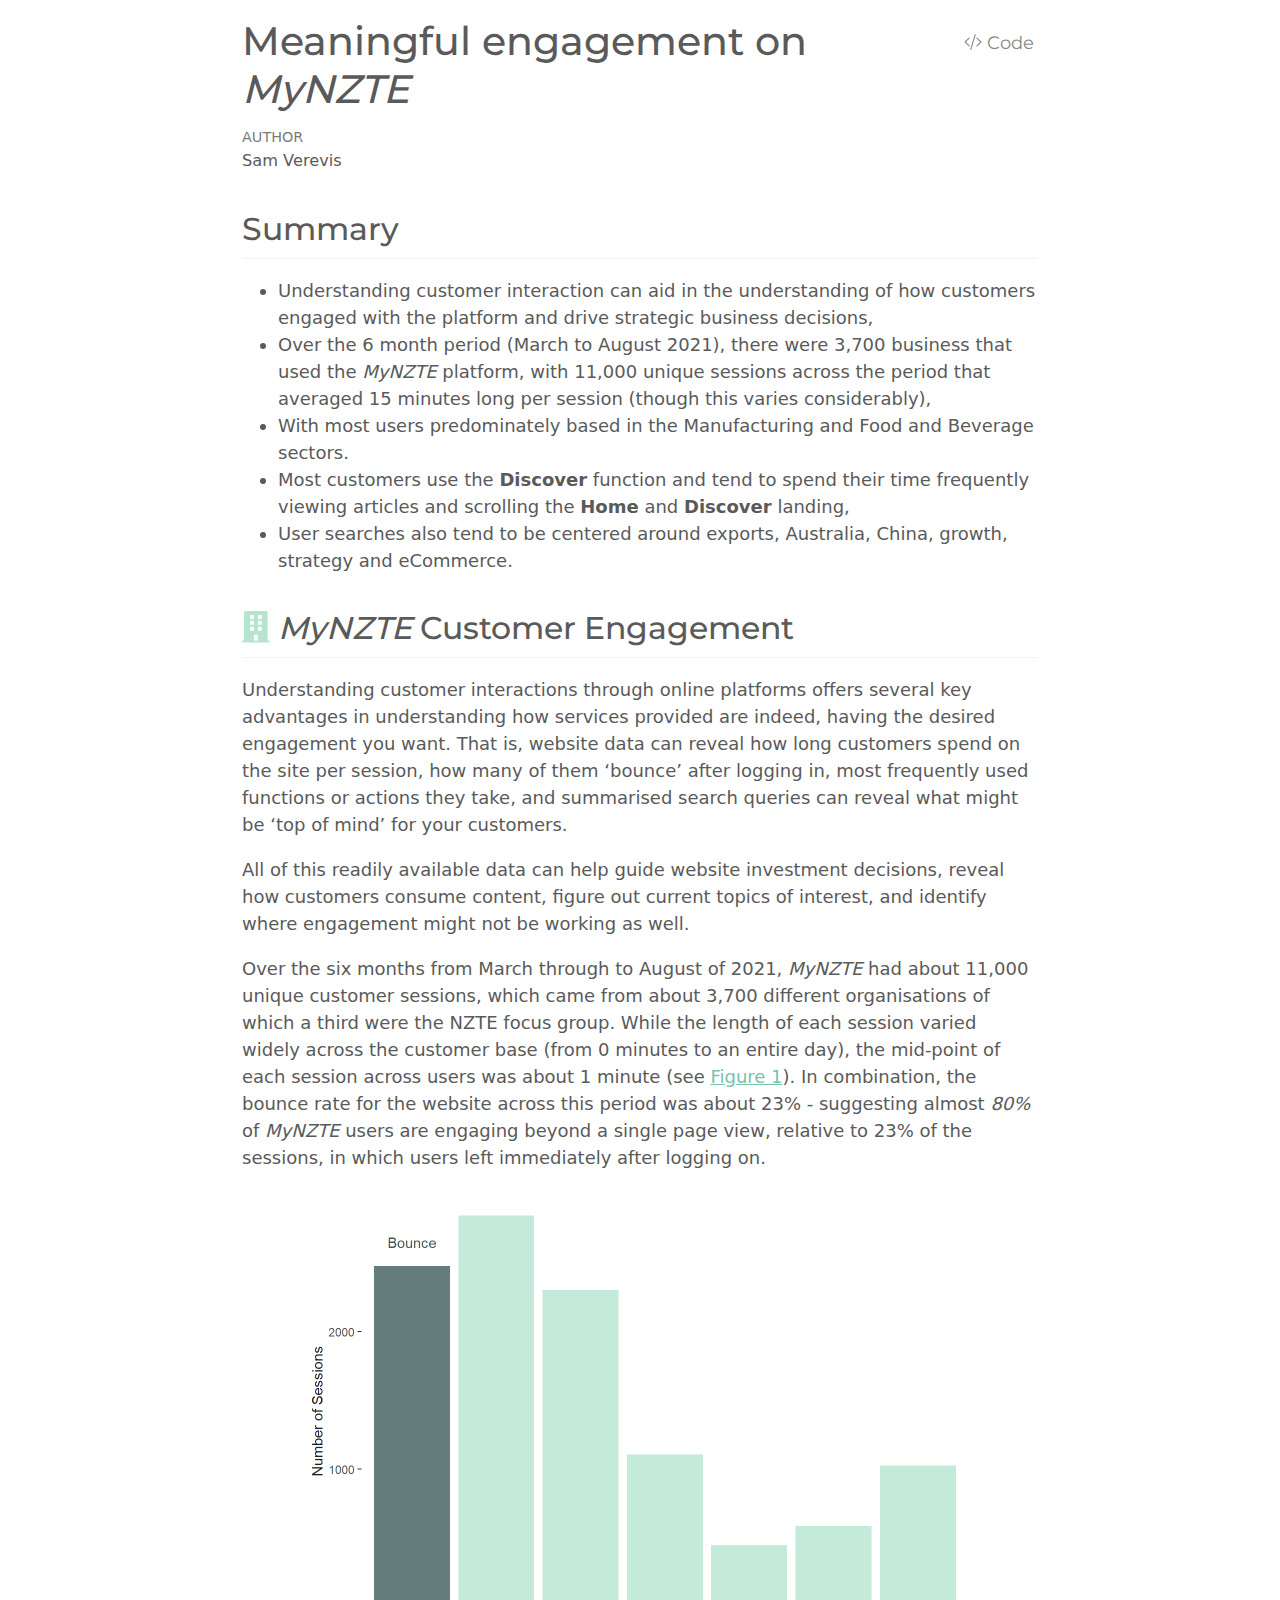
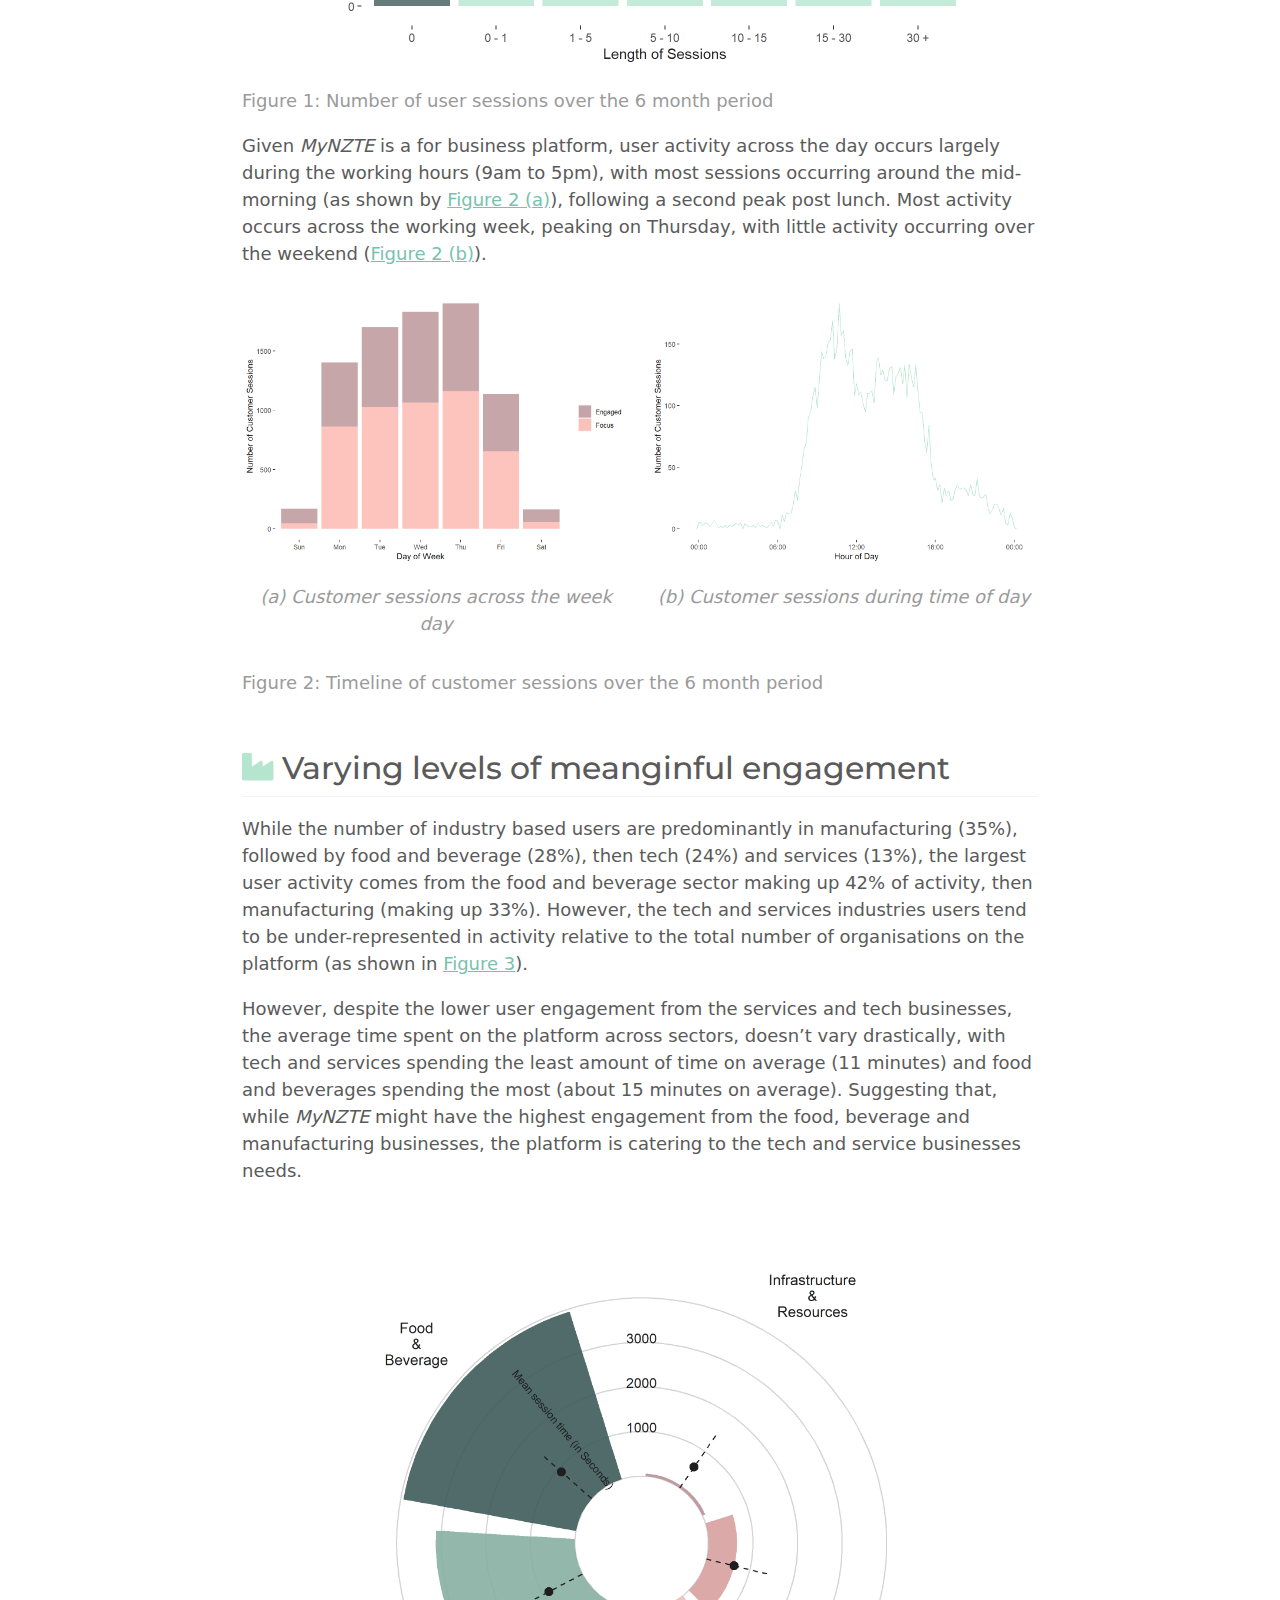
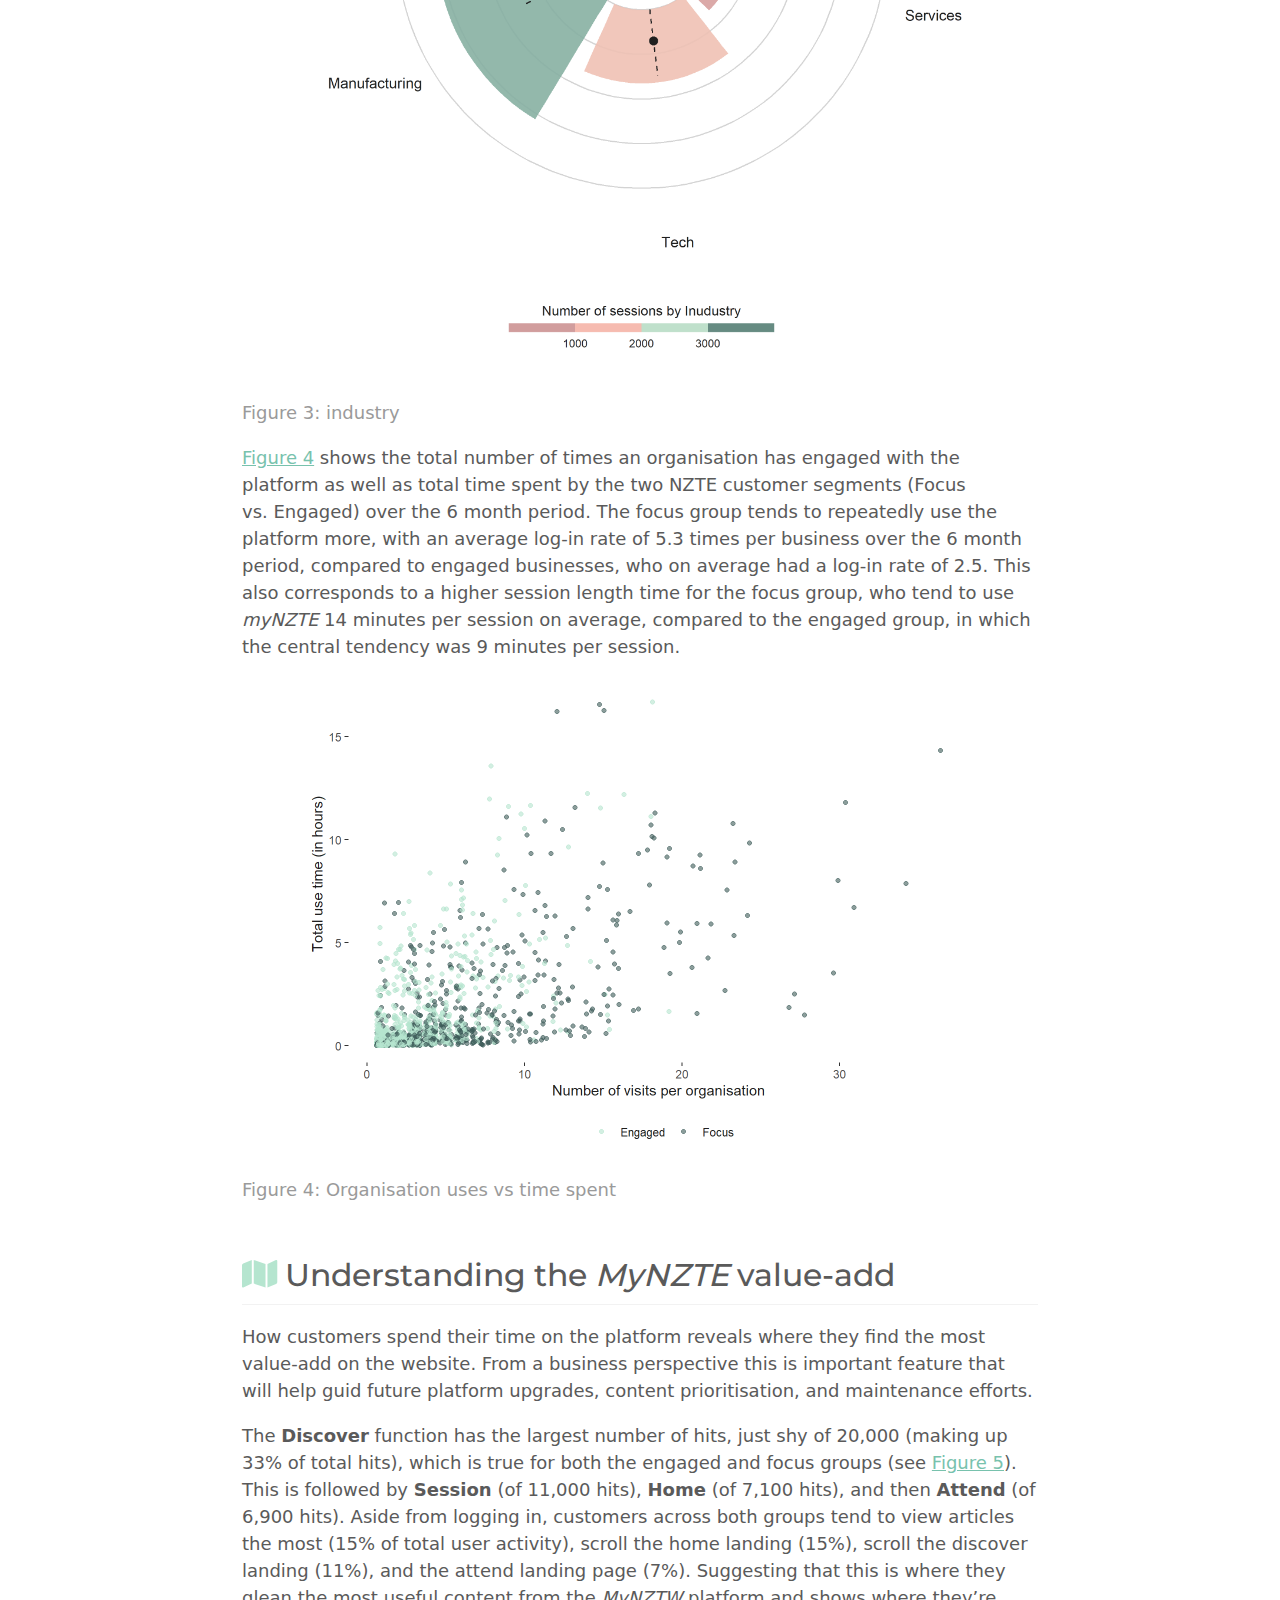
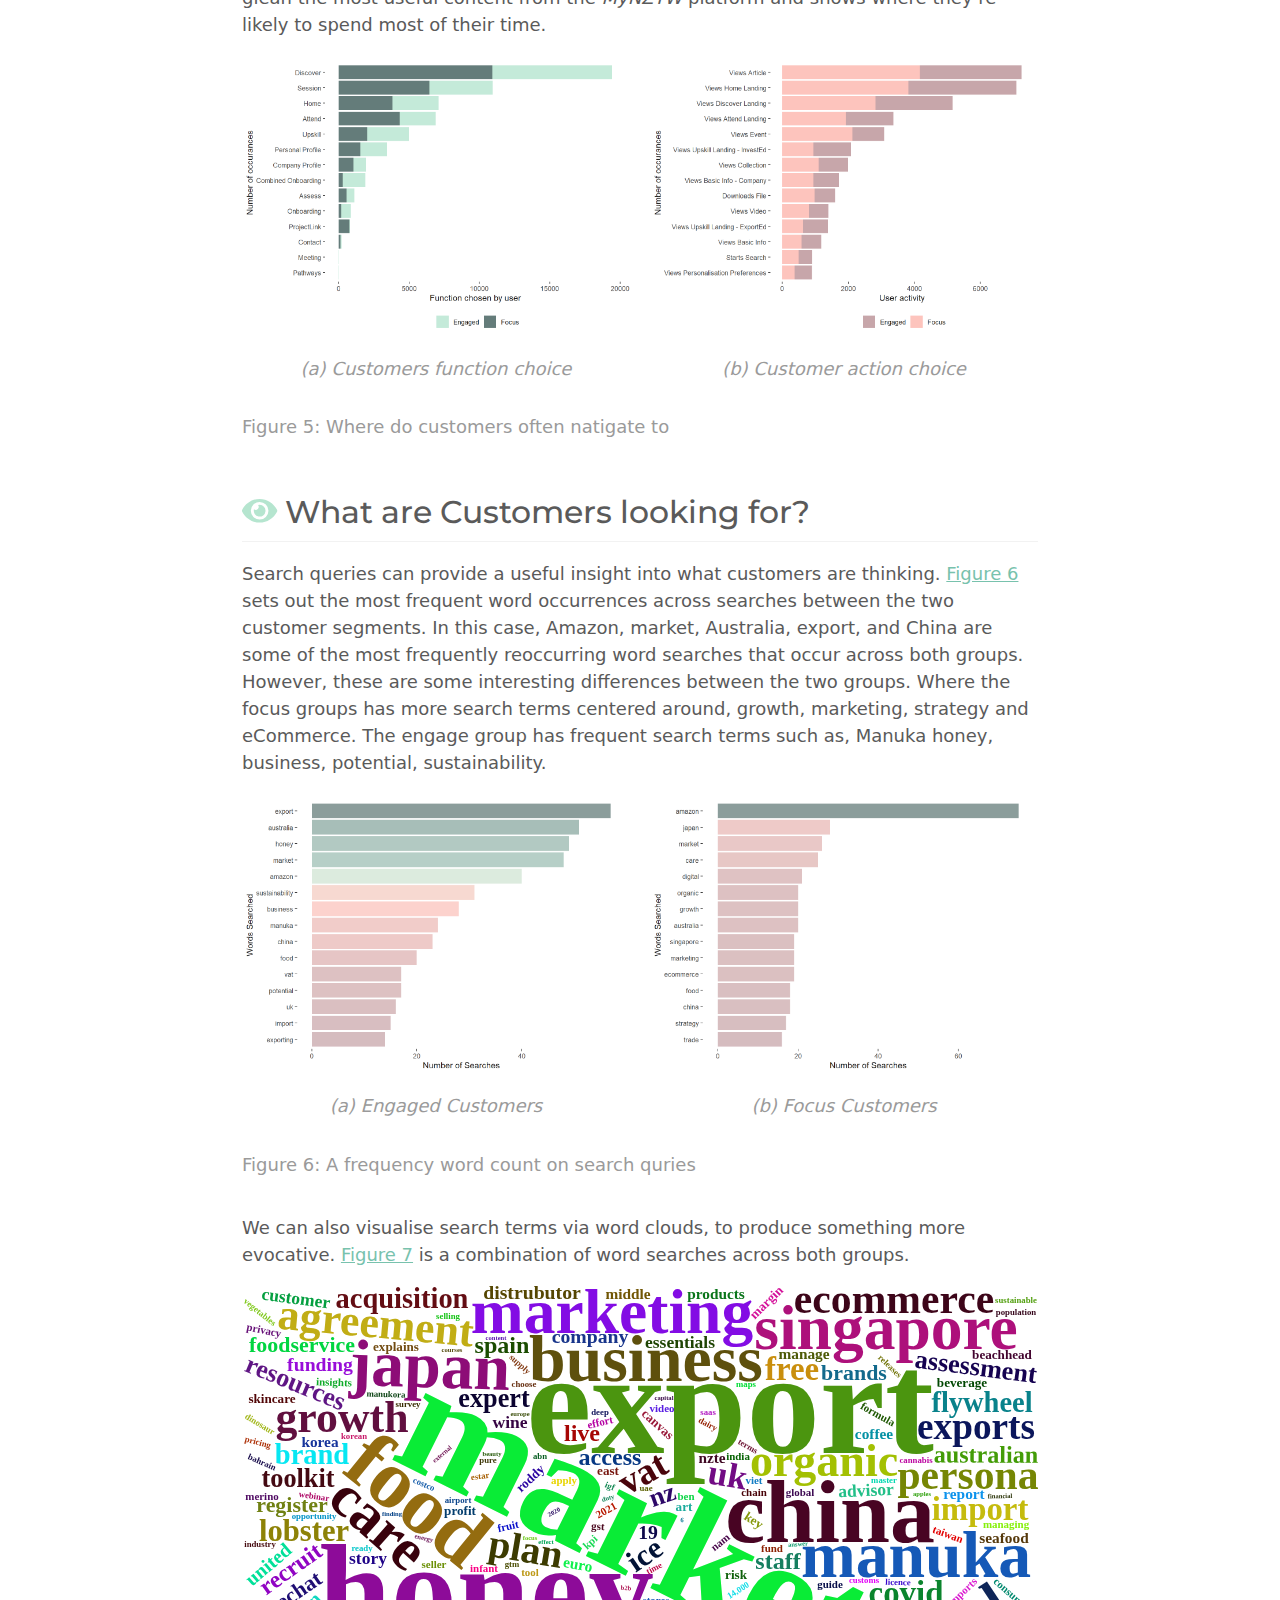
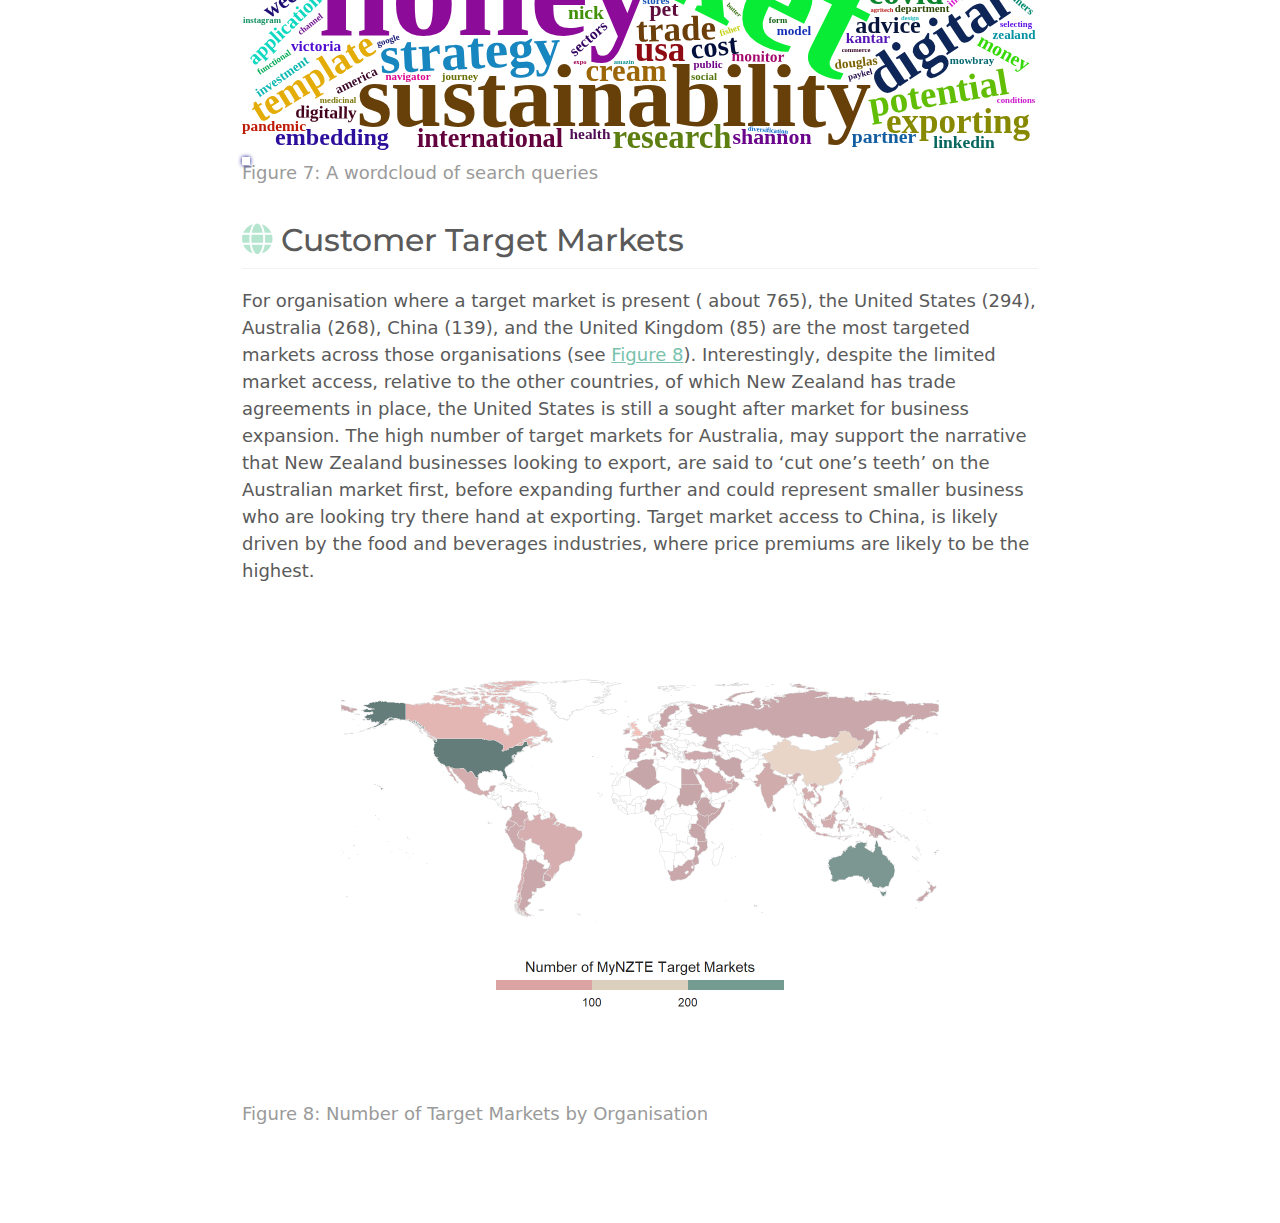
==== commit a0f8907c: "Checking if sel-contained html will work" ====
--- a/content/post/2022-06-15-NZTE-brief/index.html
+++ b/content/post/2022-06-15-NZTE-brief/index.html
@@ -81,21 +81,4609 @@
 code span.wa { color: #60a0b0; font-weight: bold; font-style: italic; } /* Warning */
 </style>
 
-<script src="index_files/libs/clipboard/clipboard.min.js"></script>
-<script src="index_files/libs/quarto-html/quarto.js"></script>
-<script src="index_files/libs/quarto-html/popper.min.js"></script>
-<script src="index_files/libs/quarto-html/tippy.umd.min.js"></script>
-<script src="index_files/libs/quarto-html/anchor.min.js"></script>
-<link href="index_files/libs/quarto-html/tippy.css" rel="stylesheet">
-<link id="quarto-text-highlighting-styles" href="index_files/libs/quarto-html/quarto-syntax-highlighting.css" rel="stylesheet">
-<script src="index_files/libs/bootstrap/bootstrap.min.js"></script>
-<link href="index_files/libs/bootstrap/bootstrap-icons.css" rel="stylesheet">
-<link href="index_files/libs/bootstrap/bootstrap.min.css" rel="stylesheet">
-<script src="index_files\libs/htmlwidgets-1.5.4/htmlwidgets.js"></script>
-<link href="index_files\libs/wordcloud2-0.0.1/wordcloud.css" rel="stylesheet">
-<script src="index_files\libs/wordcloud2-0.0.1/wordcloud2-all.js"></script>
-<script src="index_files\libs/wordcloud2-0.0.1/hover.js"></script>
-<script src="index_files\libs/wordcloud2-binding-0.2.1/wordcloud2.js"></script>
+<script>/*!
+ * clipboard.js v2.0.10
+ * https://clipboardjs.com/
+ *
+ * Licensed MIT © Zeno Rocha
+ */
+!function(t,e){"object"==typeof exports&&"object"==typeof module?module.exports=e():"function"==typeof define&&define.amd?define([],e):"object"==typeof exports?exports.ClipboardJS=e():t.ClipboardJS=e()}(this,function(){return n={686:function(t,e,n){"use strict";n.d(e,{default:function(){return o}});var e=n(279),i=n.n(e),e=n(370),u=n.n(e),e=n(817),c=n.n(e);function a(t){try{return document.execCommand(t)}catch(t){return}}var f=function(t){t=c()(t);return a("cut"),t};var l=function(t){var e,n,o,r=1<arguments.length&&void 0!==arguments[1]?arguments[1]:{container:document.body},i="";return"string"==typeof t?(e=t,n="rtl"===document.documentElement.getAttribute("dir"),(o=document.createElement("textarea")).style.fontSize="12pt",o.style.border="0",o.style.padding="0",o.style.margin="0",o.style.position="absolute",o.style[n?"right":"left"]="-9999px",n=window.pageYOffset||document.documentElement.scrollTop,o.style.top="".concat(n,"px"),o.setAttribute("readonly",""),o.value=e,o=o,r.container.appendChild(o),i=c()(o),a("copy"),o.remove()):(i=c()(t),a("copy")),i};function r(t){return(r="function"==typeof Symbol&&"symbol"==typeof Symbol.iterator?function(t){return typeof t}:function(t){return t&&"function"==typeof Symbol&&t.constructor===Symbol&&t!==Symbol.prototype?"symbol":typeof t})(t)}var s=function(){var t=0<arguments.length&&void 0!==arguments[0]?arguments[0]:{},e=t.action,n=void 0===e?"copy":e,o=t.container,e=t.target,t=t.text;if("copy"!==n&&"cut"!==n)throw new Error('Invalid "action" value, use either "copy" or "cut"');if(void 0!==e){if(!e||"object"!==r(e)||1!==e.nodeType)throw new Error('Invalid "target" value, use a valid Element');if("copy"===n&&e.hasAttribute("disabled"))throw new Error('Invalid "target" attribute. Please use "readonly" instead of "disabled" attribute');if("cut"===n&&(e.hasAttribute("readonly")||e.hasAttribute("disabled")))throw new Error('Invalid "target" attribute. You can\'t cut text from elements with "readonly" or "disabled" attributes')}return t?l(t,{container:o}):e?"cut"===n?f(e):l(e,{container:o}):void 0};function p(t){return(p="function"==typeof Symbol&&"symbol"==typeof Symbol.iterator?function(t){return typeof t}:function(t){return t&&"function"==typeof Symbol&&t.constructor===Symbol&&t!==Symbol.prototype?"symbol":typeof t})(t)}function d(t,e){for(var n=0;n<e.length;n++){var o=e[n];o.enumerable=o.enumerable||!1,o.configurable=!0,"value"in o&&(o.writable=!0),Object.defineProperty(t,o.key,o)}}function y(t,e){return(y=Object.setPrototypeOf||function(t,e){return t.__proto__=e,t})(t,e)}function h(n){var o=function(){if("undefined"==typeof Reflect||!Reflect.construct)return!1;if(Reflect.construct.sham)return!1;if("function"==typeof Proxy)return!0;try{return Date.prototype.toString.call(Reflect.construct(Date,[],function(){})),!0}catch(t){return!1}}();return function(){var t,e=m(n);return t=o?(t=m(this).constructor,Reflect.construct(e,arguments,t)):e.apply(this,arguments),e=this,!(t=t)||"object"!==p(t)&&"function"!=typeof t?function(t){if(void 0!==t)return t;throw new ReferenceError("this hasn't been initialised - super() hasn't been called")}(e):t}}function m(t){return(m=Object.setPrototypeOf?Object.getPrototypeOf:function(t){return t.__proto__||Object.getPrototypeOf(t)})(t)}function v(t,e){t="data-clipboard-".concat(t);if(e.hasAttribute(t))return e.getAttribute(t)}var o=function(){!function(t,e){if("function"!=typeof e&&null!==e)throw new TypeError("Super expression must either be null or a function");t.prototype=Object.create(e&&e.prototype,{constructor:{value:t,writable:!0,configurable:!0}}),e&&y(t,e)}(r,i());var t,e,n,o=h(r);function r(t,e){var n;return function(t){if(!(t instanceof r))throw new TypeError("Cannot call a class as a function")}(this),(n=o.call(this)).resolveOptions(e),n.listenClick(t),n}return t=r,n=[{key:"copy",value:function(t){var e=1<arguments.length&&void 0!==arguments[1]?arguments[1]:{container:document.body};return l(t,e)}},{key:"cut",value:function(t){return f(t)}},{key:"isSupported",value:function(){var t=0<arguments.length&&void 0!==arguments[0]?arguments[0]:["copy","cut"],t="string"==typeof t?[t]:t,e=!!document.queryCommandSupported;return t.forEach(function(t){e=e&&!!document.queryCommandSupported(t)}),e}}],(e=[{key:"resolveOptions",value:function(){var t=0<arguments.length&&void 0!==arguments[0]?arguments[0]:{};this.action="function"==typeof t.action?t.action:this.defaultAction,this.target="function"==typeof t.target?t.target:this.defaultTarget,this.text="function"==typeof t.text?t.text:this.defaultText,this.container="object"===p(t.container)?t.container:document.body}},{key:"listenClick",value:function(t){var e=this;this.listener=u()(t,"click",function(t){return e.onClick(t)})}},{key:"onClick",value:function(t){var e=t.delegateTarget||t.currentTarget,n=this.action(e)||"copy",t=s({action:n,container:this.container,target:this.target(e),text:this.text(e)});this.emit(t?"success":"error",{action:n,text:t,trigger:e,clearSelection:function(){e&&e.focus(),document.activeElement.blur(),window.getSelection().removeAllRanges()}})}},{key:"defaultAction",value:function(t){return v("action",t)}},{key:"defaultTarget",value:function(t){t=v("target",t);if(t)return document.querySelector(t)}},{key:"defaultText",value:function(t){return v("text",t)}},{key:"destroy",value:function(){this.listener.destroy()}}])&&d(t.prototype,e),n&&d(t,n),r}()},828:function(t){var e;"undefined"==typeof Element||Element.prototype.matches||((e=Element.prototype).matches=e.matchesSelector||e.mozMatchesSelector||e.msMatchesSelector||e.oMatchesSelector||e.webkitMatchesSelector),t.exports=function(t,e){for(;t&&9!==t.nodeType;){if("function"==typeof t.matches&&t.matches(e))return t;t=t.parentNode}}},438:function(t,e,n){var u=n(828);function i(t,e,n,o,r){var i=function(e,n,t,o){return function(t){t.delegateTarget=u(t.target,n),t.delegateTarget&&o.call(e,t)}}.apply(this,arguments);return t.addEventListener(n,i,r),{destroy:function(){t.removeEventListener(n,i,r)}}}t.exports=function(t,e,n,o,r){return"function"==typeof t.addEventListener?i.apply(null,arguments):"function"==typeof n?i.bind(null,document).apply(null,arguments):("string"==typeof t&&(t=document.querySelectorAll(t)),Array.prototype.map.call(t,function(t){return i(t,e,n,o,r)}))}},879:function(t,n){n.node=function(t){return void 0!==t&&t instanceof HTMLElement&&1===t.nodeType},n.nodeList=function(t){var e=Object.prototype.toString.call(t);return void 0!==t&&("[object NodeList]"===e||"[object HTMLCollection]"===e)&&"length"in t&&(0===t.length||n.node(t[0]))},n.string=function(t){return"string"==typeof t||t instanceof String},n.fn=function(t){return"[object Function]"===Object.prototype.toString.call(t)}},370:function(t,e,n){var f=n(879),l=n(438);t.exports=function(t,e,n){if(!t&&!e&&!n)throw new Error("Missing required arguments");if(!f.string(e))throw new TypeError("Second argument must be a String");if(!f.fn(n))throw new TypeError("Third argument must be a Function");if(f.node(t))return c=e,a=n,(u=t).addEventListener(c,a),{destroy:function(){u.removeEventListener(c,a)}};if(f.nodeList(t))return o=t,r=e,i=n,Array.prototype.forEach.call(o,function(t){t.addEventListener(r,i)}),{destroy:function(){Array.prototype.forEach.call(o,function(t){t.removeEventListener(r,i)})}};if(f.string(t))return t=t,e=e,n=n,l(document.body,t,e,n);throw new TypeError("First argument must be a String, HTMLElement, HTMLCollection, or NodeList");var o,r,i,u,c,a}},817:function(t){t.exports=function(t){var e,n="SELECT"===t.nodeName?(t.focus(),t.value):"INPUT"===t.nodeName||"TEXTAREA"===t.nodeName?((e=t.hasAttribute("readonly"))||t.setAttribute("readonly",""),t.select(),t.setSelectionRange(0,t.value.length),e||t.removeAttribute("readonly"),t.value):(t.hasAttribute("contenteditable")&&t.focus(),n=window.getSelection(),(e=document.createRange()).selectNodeContents(t),n.removeAllRanges(),n.addRange(e),n.toString());return n}},279:function(t){function e(){}e.prototype={on:function(t,e,n){var o=this.e||(this.e={});return(o[t]||(o[t]=[])).push({fn:e,ctx:n}),this},once:function(t,e,n){var o=this;function r(){o.off(t,r),e.apply(n,arguments)}return r._=e,this.on(t,r,n)},emit:function(t){for(var e=[].slice.call(arguments,1),n=((this.e||(this.e={}))[t]||[]).slice(),o=0,r=n.length;o<r;o++)n[o].fn.apply(n[o].ctx,e);return this},off:function(t,e){var n=this.e||(this.e={}),o=n[t],r=[];if(o&&e)for(var i=0,u=o.length;i<u;i++)o[i].fn!==e&&o[i].fn._!==e&&r.push(o[i]);return r.length?n[t]=r:delete n[t],this}},t.exports=e,t.exports.TinyEmitter=e}},r={},o.n=function(t){var e=t&&t.__esModule?function(){return t.default}:function(){return t};return o.d(e,{a:e}),e},o.d=function(t,e){for(var n in e)o.o(e,n)&&!o.o(t,n)&&Object.defineProperty(t,n,{enumerable:!0,get:e[n]})},o.o=function(t,e){return Object.prototype.hasOwnProperty.call(t,e)},o(686).default;function o(t){if(r[t])return r[t].exports;var e=r[t]={exports:{}};return n[t](e,e.exports,o),e.exports}var n,r});</script>
+<script>const sectionChanged = new CustomEvent("quarto-sectionChanged", {
+  detail: {},
+  bubbles: true,
+  cancelable: false,
+  composed: false,
+});
+
+window.document.addEventListener("DOMContentLoaded", function (_event) {
+  const tocEl = window.document.querySelector('nav[role="doc-toc"]');
+  const sidebarEl = window.document.getElementById("quarto-sidebar");
+  const leftTocEl = window.document.getElementById("quarto-sidebar-toc-left");
+  const marginSidebarEl = window.document.getElementById(
+    "quarto-margin-sidebar"
+  );
+  // function to determine whether the element has a previous sibling that is active
+  const prevSiblingIsActiveLink = (el) => {
+    const sibling = el.previousElementSibling;
+    if (sibling && sibling.tagName === "A") {
+      return sibling.classList.contains("active");
+    } else {
+      return false;
+    }
+  };
+
+  // Track scrolling and mark TOC links as active
+  // get table of contents and sidebar (bail if we don't have at least one)
+  const tocLinks = tocEl
+    ? [...tocEl.querySelectorAll("a[data-scroll-target]")]
+    : [];
+  const makeActive = (link) => tocLinks[link].classList.add("active");
+  const removeActive = (link) => tocLinks[link].classList.remove("active");
+  const removeAllActive = () =>
+    [...Array(tocLinks.length).keys()].forEach((link) => removeActive(link));
+
+  // activate the anchor for a section associated with this TOC entry
+  tocLinks.forEach((link) => {
+    link.addEventListener("click", () => {
+      if (link.href.indexOf("#") !== -1) {
+        const anchor = link.href.split("#")[1];
+        const heading = window.document.querySelector(
+          `[data-anchor-id=${anchor}]`
+        );
+        if (heading) {
+          // Add the class
+          heading.classList.add("reveal-anchorjs-link");
+
+          // function to show the anchor
+          const handleMouseout = () => {
+            heading.classList.remove("reveal-anchorjs-link");
+            heading.removeEventListener("mouseout", handleMouseout);
+          };
+
+          // add a function to clear the anchor when the user mouses out of it
+          heading.addEventListener("mouseout", handleMouseout);
+        }
+      }
+    });
+  });
+
+  const sections = tocLinks.map((link) => {
+    const target = link.getAttribute("data-scroll-target");
+    if (target.startsWith("#")) {
+      return window.document.getElementById(decodeURI(`${target.slice(1)}`));
+    } else {
+      return window.document.querySelector(decodeURI(`${target}`));
+    }
+  });
+
+  const sectionMargin = 200;
+  let currentActive = 0;
+  // track whether we've initialized state the first time
+  let init = false;
+
+  const updateActiveLink = () => {
+    // The index from bottom to top (e.g. reversed list)
+    let sectionIndex = -1;
+    if (
+      window.innerHeight + window.pageYOffset >=
+      window.document.body.offsetHeight
+    ) {
+      sectionIndex = 0;
+    } else {
+      sectionIndex = [...sections].reverse().findIndex((section) => {
+        if (section) {
+          return window.pageYOffset >= section.offsetTop - sectionMargin;
+        } else {
+          return false;
+        }
+      });
+    }
+    if (sectionIndex > -1) {
+      const current = sections.length - sectionIndex - 1;
+      if (current !== currentActive) {
+        removeAllActive();
+        currentActive = current;
+        makeActive(current);
+        if (init) {
+          window.dispatchEvent(sectionChanged);
+        }
+        init = true;
+      }
+    }
+  };
+
+  const inHiddenRegion = (top, bottom, hiddenRegions) => {
+    for (const region of hiddenRegions) {
+      if (top <= region.bottom && bottom >= region.top) {
+        return true;
+      }
+    }
+    return false;
+  };
+
+  const categorySelector = "header.quarto-title-block .quarto-category";
+  const activateCategories = (href) => {
+    // Find any categories
+    // Surround them with a link pointing back to:
+    // #category=Authoring
+    try {
+      const categoryEls = window.document.querySelectorAll(categorySelector);
+      for (const categoryEl of categoryEls) {
+        const categoryText = categoryEl.textContent;
+        if (categoryText) {
+          const link = `${href}#category=${encodeURIComponent(categoryText)}`;
+          const linkEl = window.document.createElement("a");
+          linkEl.setAttribute("href", link);
+          for (const child of categoryEl.childNodes) {
+            linkEl.append(child);
+          }
+          categoryEl.appendChild(linkEl);
+        }
+      }
+    } catch {
+      // Ignore errors
+    }
+  };
+  function hasTitleCategories() {
+    return window.document.querySelector(categorySelector) !== null;
+  }
+
+  function offsetRelativeUrl(url) {
+    const offset = getMeta("quarto:offset");
+    return offset ? offset + url : url;
+  }
+
+  function offsetAbsoluteUrl(url) {
+    const offset = getMeta("quarto:offset");
+    const baseUrl = new URL(offset, window.location);
+    const projRelativeUrl = url.replace(baseUrl, "");
+    return "/" + projRelativeUrl;
+  }
+
+  // read a meta tag value
+  function getMeta(metaName) {
+    const metas = window.document.getElementsByTagName("meta");
+    for (let i = 0; i < metas.length; i++) {
+      if (metas[i].getAttribute("name") === metaName) {
+        return metas[i].getAttribute("content");
+      }
+    }
+    return "";
+  }
+
+  async function findAndActivateCategories() {
+    const thisPath = window.location.pathname;
+    const response = await fetch(offsetRelativeUrl("listings.json"));
+    if (response.status == 200) {
+      return response.json().then(function (listingPaths) {
+        const listingHrefs = [];
+        for (const listingPath of listingPaths) {
+          for (const item of listingPath.items) {
+            if (item === thisPath || item === thisPath + "index.html") {
+              listingHrefs.push(listingPath.listing);
+              break;
+            }
+          }
+        }
+
+        // Look up the tree for a nearby linting and use that if we find one
+        const nearestListing = findNearestParentListing(
+          offsetAbsoluteUrl(window.location.pathname),
+          listingHrefs
+        );
+        if (nearestListing) {
+          activateCategories(nearestListing);
+        } else {
+          // See if the referrer is a listing page for this item
+          const referredRelativePath = offsetAbsoluteUrl(document.referrer);
+          const referrerListing = listingHrefs.find((listingHref) => {
+            const isListingReferrer =
+              listingHref === referredRelativePath ||
+              listingHref === referredRelativePath + "index.html";
+            return isListingReferrer;
+          });
+
+          if (referrerListing) {
+            // Try to use the referrer if possible
+            activateCategories(referrerListing);
+          } else if (listingHrefs.length > 0) {
+            // Otherwise, just fall back to the first listing
+            activateCategories(listingHrefs[0]);
+          }
+        }
+      });
+    }
+  }
+  if (hasTitleCategories()) {
+    findAndActivateCategories();
+  }
+
+  const findNearestParentListing = (href, listingHrefs) => {
+    if (!href || !listingHrefs) {
+      return undefined;
+    }
+    // Look up the tree for a nearby linting and use that if we find one
+    const relativeParts = href.substring(1).split("/");
+    while (relativeParts.length > 0) {
+      const path = relativeParts.join("/");
+      for (const listingHref of listingHrefs) {
+        if (listingHref.startsWith(path)) {
+          return listingHref;
+        }
+      }
+      relativeParts.pop();
+    }
+
+    return undefined;
+  };
+
+  const manageSidebarVisiblity = (el, placeholderDescriptor) => {
+    let isVisible = true;
+
+    return (hiddenRegions) => {
+      if (el === null) {
+        return;
+      }
+
+      // Find the last element of the TOC
+      const lastChildEl = el.lastElementChild;
+
+      if (lastChildEl) {
+        // Find the top and bottom o the element that is being managed
+        const elTop = el.offsetTop;
+        const elBottom =
+          elTop + lastChildEl.offsetTop + lastChildEl.offsetHeight;
+
+        // Converts the sidebar to a menu
+        const convertToMenu = () => {
+          const elBackground = window
+            .getComputedStyle(window.document.body, null)
+            .getPropertyValue("background");
+          el.classList.add("rollup");
+
+          for (const child of el.children) {
+            child.style.opacity = 0;
+          }
+
+          const toggleContainer = window.document.createElement("div");
+          toggleContainer.style.width = "100%";
+          toggleContainer.classList.add("zindex-over-content");
+          toggleContainer.classList.add("quarto-sidebar-toggle");
+          toggleContainer.classList.add("headroom-target"); // Marks this to be managed by headeroom
+          toggleContainer.id = placeholderDescriptor.id;
+          toggleContainer.style.position = "fixed";
+
+          const toggleIcon = window.document.createElement("i");
+          toggleIcon.classList.add("quarto-sidebar-toggle-icon");
+          toggleIcon.classList.add("bi");
+          toggleIcon.classList.add("bi-caret-down-fill");
+
+          const toggleTitle = window.document.createElement("div");
+          const titleEl = window.document.body.querySelector(
+            placeholderDescriptor.titleSelector
+          );
+          if (titleEl) {
+            toggleTitle.append(titleEl.innerText, toggleIcon);
+          }
+          toggleTitle.classList.add("zindex-over-content");
+          toggleTitle.classList.add("quarto-sidebar-toggle-title");
+          toggleContainer.append(toggleTitle);
+
+          const toggleContents = window.document.createElement("div");
+          toggleContents.style.background = elBackground;
+          toggleContents.classList = el.classList;
+          toggleContents.classList.add("zindex-over-content");
+          toggleContents.classList.add("quarto-sidebar-toggle-contents");
+          for (const child of el.children) {
+            if (child.id === "toc-title") {
+              continue;
+            }
+
+            const clone = child.cloneNode(true);
+            clone.style.opacity = 1;
+            toggleContents.append(clone);
+          }
+          toggleContents.style.height = "0px";
+          toggleContainer.append(toggleContents);
+          el.parentElement.prepend(toggleContainer);
+
+          // Process clicks
+          let tocShowing = false;
+          // Allow the caller to control whether this is dismissed
+          // when it is clicked (e.g. sidebar navigation supports
+          // opening and closing the nav tree, so don't dismiss on click)
+          const clickEl = placeholderDescriptor.dismissOnClick
+            ? toggleContainer
+            : toggleTitle;
+
+          const closeToggle = () => {
+            if (tocShowing) {
+              toggleContainer.classList.remove("expanded");
+              toggleContents.style.height = "0px";
+              tocShowing = false;
+            }
+          };
+
+          const positionToggle = () => {
+            // position the element (top left of parent, same width as parent)
+            const elRect = el.getBoundingClientRect();
+            toggleContainer.style.left = `${elRect.left}px`;
+            toggleContainer.style.top = `${elRect.top}px`;
+            toggleContainer.style.width = `${elRect.width}px`;
+          };
+
+          // Get rid of any expanded toggle if the user scrolls
+          window.document.addEventListener(
+            "scroll",
+            throttle(() => {
+              closeToggle();
+            }, 50)
+          );
+
+          // Handle positioning of the toggle
+          window.addEventListener(
+            "resize",
+            throttle(() => {
+              positionToggle();
+            }, 50)
+          );
+          positionToggle();
+
+          // Process the click
+          clickEl.onclick = () => {
+            if (!tocShowing) {
+              toggleContainer.classList.add("expanded");
+              toggleContents.style.height = null;
+              tocShowing = true;
+            } else {
+              closeToggle();
+            }
+          };
+        };
+
+        // Converts a sidebar from a menu back to a sidebar
+        const convertToSidebar = () => {
+          for (const child of el.children) {
+            child.style.opacity = 1;
+          }
+
+          const placeholderEl = window.document.getElementById(
+            placeholderDescriptor.id
+          );
+          if (placeholderEl) {
+            placeholderEl.remove();
+          }
+
+          el.classList.remove("rollup");
+        };
+
+        if (isReaderMode()) {
+          convertToMenu();
+          isVisible = false;
+        } else {
+          if (!isVisible) {
+            // If the element is current not visible reveal if there are
+            // no conflicts with overlay regions
+            if (!inHiddenRegion(elTop, elBottom, hiddenRegions)) {
+              convertToSidebar();
+              isVisible = true;
+            }
+          } else {
+            // If the element is visible, hide it if it conflicts with overlay regions
+            // and insert a placeholder toggle (or if we're in reader mode)
+            if (inHiddenRegion(elTop, elBottom, hiddenRegions)) {
+              convertToMenu();
+              isVisible = false;
+            }
+          }
+        }
+      }
+    };
+  };
+
+  // Manage the visibility of the toc and the sidebar
+  const marginScrollVisibility = manageSidebarVisiblity(marginSidebarEl, {
+    id: "quarto-toc-toggle",
+    titleSelector: "#toc-title",
+    dismissOnClick: true,
+  });
+  const sidebarScrollVisiblity = manageSidebarVisiblity(sidebarEl, {
+    id: "quarto-sidebarnav-toggle",
+    titleSelector: ".title",
+    dismissOnClick: false,
+  });
+  let tocLeftScrollVisibility;
+  if (leftTocEl) {
+    tocLeftScrollVisibility = manageSidebarVisiblity(leftTocEl, {
+      id: "quarto-lefttoc-toggle",
+      titleSelector: "#toc-title",
+      dismissOnClick: true,
+    });
+  }
+
+  // Find the first element that uses formatting in special columns
+  const conflictingEls = window.document.body.querySelectorAll(
+    '[class^="column-"], [class*=" column-"], aside, [class*="margin-caption"], [class*=" margin-caption"], [class*="margin-ref"], [class*=" margin-ref"]'
+  );
+
+  // Filter all the possibly conflicting elements into ones
+  // the do conflict on the left or ride side
+  const arrConflictingEls = Array.from(conflictingEls);
+  const leftSideConflictEls = arrConflictingEls.filter((el) => {
+    if (el.tagName === "ASIDE") {
+      return false;
+    }
+    return Array.from(el.classList).find((className) => {
+      return (
+        className !== "column-body" &&
+        className.startsWith("column-") &&
+        !className.endsWith("right") &&
+        !className.endsWith("container") &&
+        className !== "column-margin"
+      );
+    });
+  });
+  const rightSideConflictEls = arrConflictingEls.filter((el) => {
+    if (el.tagName === "ASIDE") {
+      return true;
+    }
+
+    const hasMarginCaption = Array.from(el.classList).find((className) => {
+      return className == "margin-caption";
+    });
+    if (hasMarginCaption) {
+      return true;
+    }
+
+    return Array.from(el.classList).find((className) => {
+      return (
+        className !== "column-body" &&
+        !className.endsWith("container") &&
+        className.startsWith("column-") &&
+        !className.endsWith("left")
+      );
+    });
+  });
+
+  const kOverlapPaddingSize = 10;
+  function toRegions(els) {
+    return els.map((el) => {
+      const top =
+        el.getBoundingClientRect().top +
+        document.documentElement.scrollTop -
+        kOverlapPaddingSize;
+      return {
+        top,
+        bottom: top + el.scrollHeight + 2 * kOverlapPaddingSize,
+      };
+    });
+  }
+
+  const hideOverlappedSidebars = () => {
+    marginScrollVisibility(toRegions(rightSideConflictEls));
+    sidebarScrollVisiblity(toRegions(leftSideConflictEls));
+    if (tocLeftScrollVisibility) {
+      tocLeftScrollVisibility(toRegions(leftSideConflictEls));
+    }
+  };
+
+  window.quartoToggleReader = () => {
+    // Applies a slow class (or removes it)
+    // to update the transition speed
+    const slowTransition = (slow) => {
+      const manageTransition = (id, slow) => {
+        const el = document.getElementById(id);
+        if (el) {
+          if (slow) {
+            el.classList.add("slow");
+          } else {
+            el.classList.remove("slow");
+          }
+        }
+      };
+
+      manageTransition("TOC", slow);
+      manageTransition("quarto-sidebar", slow);
+    };
+
+    const readerMode = !isReaderMode();
+    setReaderModeValue(readerMode);
+
+    // If we're entering reader mode, slow the transition
+    if (readerMode) {
+      slowTransition(readerMode);
+    }
+    highlightReaderToggle(readerMode);
+    hideOverlappedSidebars();
+
+    // If we're exiting reader mode, restore the non-slow transition
+    if (!readerMode) {
+      slowTransition(!readerMode);
+    }
+  };
+
+  const highlightReaderToggle = (readerMode) => {
+    const els = document.querySelectorAll(".quarto-reader-toggle");
+    if (els) {
+      els.forEach((el) => {
+        if (readerMode) {
+          el.classList.add("reader");
+        } else {
+          el.classList.remove("reader");
+        }
+      });
+    }
+  };
+
+  const setReaderModeValue = (val) => {
+    if (window.location.protocol !== "file:") {
+      window.localStorage.setItem("quarto-reader-mode", val);
+    } else {
+      localReaderMode = val;
+    }
+  };
+
+  const isReaderMode = () => {
+    if (window.location.protocol !== "file:") {
+      return window.localStorage.getItem("quarto-reader-mode") === "true";
+    } else {
+      return localReaderMode;
+    }
+  };
+  let localReaderMode = null;
+
+  // Walk the TOC and collapse/expand nodes
+  // Nodes are expanded if:
+  // - they are top level
+  // - they have children that are 'active' links
+  // - they are directly below an link that is 'active'
+  const walk = (el, depth) => {
+    // Tick depth when we enter a UL
+    if (el.tagName === "UL") {
+      depth = depth + 1;
+    }
+
+    // It this is active link
+    let isActiveNode = false;
+    if (el.tagName === "A" && el.classList.contains("active")) {
+      isActiveNode = true;
+    }
+
+    // See if there is an active child to this element
+    let hasActiveChild = false;
+    for (child of el.children) {
+      hasActiveChild = walk(child, depth) || hasActiveChild;
+    }
+
+    // Process the collapse state if this is an UL
+    if (el.tagName === "UL") {
+      if (depth === 1 || hasActiveChild || prevSiblingIsActiveLink(el)) {
+        el.classList.remove("collapse");
+      } else {
+        el.classList.add("collapse");
+      }
+
+      // untick depth when we leave a UL
+      depth = depth - 1;
+    }
+    return hasActiveChild || isActiveNode;
+  };
+
+  // walk the TOC and expand / collapse any items that should be shown
+
+  if (tocEl) {
+    walk(tocEl, 0);
+    updateActiveLink();
+  }
+
+  // Throttle the scroll event and walk peridiocally
+  window.document.addEventListener(
+    "scroll",
+    throttle(() => {
+      if (tocEl) {
+        updateActiveLink();
+        walk(tocEl, 0);
+      }
+      if (!isReaderMode()) {
+        hideOverlappedSidebars();
+      }
+    }, 5)
+  );
+  window.addEventListener(
+    "resize",
+    throttle(() => {
+      if (!isReaderMode()) {
+        hideOverlappedSidebars();
+      }
+    }, 10)
+  );
+  hideOverlappedSidebars();
+  highlightReaderToggle(isReaderMode());
+});
+
+function throttle(func, wait) {
+  let waiting = false;
+  return function () {
+    if (!waiting) {
+      func.apply(this, arguments);
+      waiting = true;
+      setTimeout(function () {
+        waiting = false;
+      }, wait);
+    }
+  };
+}
+</script>
+<script>/**
+ * @popperjs/core v2.11.4 - MIT License
+ */
+
+!function(e,t){"object"==typeof exports&&"undefined"!=typeof module?t(exports):"function"==typeof define&&define.amd?define(["exports"],t):t((e="undefined"!=typeof globalThis?globalThis:e||self).Popper={})}(this,(function(e){"use strict";function t(e){if(null==e)return window;if("[object Window]"!==e.toString()){var t=e.ownerDocument;return t&&t.defaultView||window}return e}function n(e){return e instanceof t(e).Element||e instanceof Element}function r(e){return e instanceof t(e).HTMLElement||e instanceof HTMLElement}function o(e){return"undefined"!=typeof ShadowRoot&&(e instanceof t(e).ShadowRoot||e instanceof ShadowRoot)}var i=Math.max,a=Math.min,s=Math.round;function f(e,t){void 0===t&&(t=!1);var n=e.getBoundingClientRect(),o=1,i=1;if(r(e)&&t){var a=e.offsetHeight,f=e.offsetWidth;f>0&&(o=s(n.width)/f||1),a>0&&(i=s(n.height)/a||1)}return{width:n.width/o,height:n.height/i,top:n.top/i,right:n.right/o,bottom:n.bottom/i,left:n.left/o,x:n.left/o,y:n.top/i}}function c(e){var n=t(e);return{scrollLeft:n.pageXOffset,scrollTop:n.pageYOffset}}function p(e){return e?(e.nodeName||"").toLowerCase():null}function u(e){return((n(e)?e.ownerDocument:e.document)||window.document).documentElement}function l(e){return f(u(e)).left+c(e).scrollLeft}function d(e){return t(e).getComputedStyle(e)}function h(e){var t=d(e),n=t.overflow,r=t.overflowX,o=t.overflowY;return/auto|scroll|overlay|hidden/.test(n+o+r)}function m(e,n,o){void 0===o&&(o=!1);var i,a,d=r(n),m=r(n)&&function(e){var t=e.getBoundingClientRect(),n=s(t.width)/e.offsetWidth||1,r=s(t.height)/e.offsetHeight||1;return 1!==n||1!==r}(n),v=u(n),g=f(e,m),y={scrollLeft:0,scrollTop:0},b={x:0,y:0};return(d||!d&&!o)&&(("body"!==p(n)||h(v))&&(y=(i=n)!==t(i)&&r(i)?{scrollLeft:(a=i).scrollLeft,scrollTop:a.scrollTop}:c(i)),r(n)?((b=f(n,!0)).x+=n.clientLeft,b.y+=n.clientTop):v&&(b.x=l(v))),{x:g.left+y.scrollLeft-b.x,y:g.top+y.scrollTop-b.y,width:g.width,height:g.height}}function v(e){var t=f(e),n=e.offsetWidth,r=e.offsetHeight;return Math.abs(t.width-n)<=1&&(n=t.width),Math.abs(t.height-r)<=1&&(r=t.height),{x:e.offsetLeft,y:e.offsetTop,width:n,height:r}}function g(e){return"html"===p(e)?e:e.assignedSlot||e.parentNode||(o(e)?e.host:null)||u(e)}function y(e){return["html","body","#document"].indexOf(p(e))>=0?e.ownerDocument.body:r(e)&&h(e)?e:y(g(e))}function b(e,n){var r;void 0===n&&(n=[]);var o=y(e),i=o===(null==(r=e.ownerDocument)?void 0:r.body),a=t(o),s=i?[a].concat(a.visualViewport||[],h(o)?o:[]):o,f=n.concat(s);return i?f:f.concat(b(g(s)))}function x(e){return["table","td","th"].indexOf(p(e))>=0}function w(e){return r(e)&&"fixed"!==d(e).position?e.offsetParent:null}function O(e){for(var n=t(e),i=w(e);i&&x(i)&&"static"===d(i).position;)i=w(i);return i&&("html"===p(i)||"body"===p(i)&&"static"===d(i).position)?n:i||function(e){var t=-1!==navigator.userAgent.toLowerCase().indexOf("firefox");if(-1!==navigator.userAgent.indexOf("Trident")&&r(e)&&"fixed"===d(e).position)return null;var n=g(e);for(o(n)&&(n=n.host);r(n)&&["html","body"].indexOf(p(n))<0;){var i=d(n);if("none"!==i.transform||"none"!==i.perspective||"paint"===i.contain||-1!==["transform","perspective"].indexOf(i.willChange)||t&&"filter"===i.willChange||t&&i.filter&&"none"!==i.filter)return n;n=n.parentNode}return null}(e)||n}var j="top",E="bottom",D="right",A="left",L="auto",P=[j,E,D,A],M="start",k="end",W="viewport",B="popper",H=P.reduce((function(e,t){return e.concat([t+"-"+M,t+"-"+k])}),[]),T=[].concat(P,[L]).reduce((function(e,t){return e.concat([t,t+"-"+M,t+"-"+k])}),[]),R=["beforeRead","read","afterRead","beforeMain","main","afterMain","beforeWrite","write","afterWrite"];function S(e){var t=new Map,n=new Set,r=[];function o(e){n.add(e.name),[].concat(e.requires||[],e.requiresIfExists||[]).forEach((function(e){if(!n.has(e)){var r=t.get(e);r&&o(r)}})),r.push(e)}return e.forEach((function(e){t.set(e.name,e)})),e.forEach((function(e){n.has(e.name)||o(e)})),r}function C(e){return e.split("-")[0]}function q(e,t){var n=t.getRootNode&&t.getRootNode();if(e.contains(t))return!0;if(n&&o(n)){var r=t;do{if(r&&e.isSameNode(r))return!0;r=r.parentNode||r.host}while(r)}return!1}function V(e){return Object.assign({},e,{left:e.x,top:e.y,right:e.x+e.width,bottom:e.y+e.height})}function N(e,r){return r===W?V(function(e){var n=t(e),r=u(e),o=n.visualViewport,i=r.clientWidth,a=r.clientHeight,s=0,f=0;return o&&(i=o.width,a=o.height,/^((?!chrome|android).)*safari/i.test(navigator.userAgent)||(s=o.offsetLeft,f=o.offsetTop)),{width:i,height:a,x:s+l(e),y:f}}(e)):n(r)?function(e){var t=f(e);return t.top=t.top+e.clientTop,t.left=t.left+e.clientLeft,t.bottom=t.top+e.clientHeight,t.right=t.left+e.clientWidth,t.width=e.clientWidth,t.height=e.clientHeight,t.x=t.left,t.y=t.top,t}(r):V(function(e){var t,n=u(e),r=c(e),o=null==(t=e.ownerDocument)?void 0:t.body,a=i(n.scrollWidth,n.clientWidth,o?o.scrollWidth:0,o?o.clientWidth:0),s=i(n.scrollHeight,n.clientHeight,o?o.scrollHeight:0,o?o.clientHeight:0),f=-r.scrollLeft+l(e),p=-r.scrollTop;return"rtl"===d(o||n).direction&&(f+=i(n.clientWidth,o?o.clientWidth:0)-a),{width:a,height:s,x:f,y:p}}(u(e)))}function I(e,t,o){var s="clippingParents"===t?function(e){var t=b(g(e)),o=["absolute","fixed"].indexOf(d(e).position)>=0&&r(e)?O(e):e;return n(o)?t.filter((function(e){return n(e)&&q(e,o)&&"body"!==p(e)})):[]}(e):[].concat(t),f=[].concat(s,[o]),c=f[0],u=f.reduce((function(t,n){var r=N(e,n);return t.top=i(r.top,t.top),t.right=a(r.right,t.right),t.bottom=a(r.bottom,t.bottom),t.left=i(r.left,t.left),t}),N(e,c));return u.width=u.right-u.left,u.height=u.bottom-u.top,u.x=u.left,u.y=u.top,u}function _(e){return e.split("-")[1]}function F(e){return["top","bottom"].indexOf(e)>=0?"x":"y"}function U(e){var t,n=e.reference,r=e.element,o=e.placement,i=o?C(o):null,a=o?_(o):null,s=n.x+n.width/2-r.width/2,f=n.y+n.height/2-r.height/2;switch(i){case j:t={x:s,y:n.y-r.height};break;case E:t={x:s,y:n.y+n.height};break;case D:t={x:n.x+n.width,y:f};break;case A:t={x:n.x-r.width,y:f};break;default:t={x:n.x,y:n.y}}var c=i?F(i):null;if(null!=c){var p="y"===c?"height":"width";switch(a){case M:t[c]=t[c]-(n[p]/2-r[p]/2);break;case k:t[c]=t[c]+(n[p]/2-r[p]/2)}}return t}function z(e){return Object.assign({},{top:0,right:0,bottom:0,left:0},e)}function X(e,t){return t.reduce((function(t,n){return t[n]=e,t}),{})}function Y(e,t){void 0===t&&(t={});var r=t,o=r.placement,i=void 0===o?e.placement:o,a=r.boundary,s=void 0===a?"clippingParents":a,c=r.rootBoundary,p=void 0===c?W:c,l=r.elementContext,d=void 0===l?B:l,h=r.altBoundary,m=void 0!==h&&h,v=r.padding,g=void 0===v?0:v,y=z("number"!=typeof g?g:X(g,P)),b=d===B?"reference":B,x=e.rects.popper,w=e.elements[m?b:d],O=I(n(w)?w:w.contextElement||u(e.elements.popper),s,p),A=f(e.elements.reference),L=U({reference:A,element:x,strategy:"absolute",placement:i}),M=V(Object.assign({},x,L)),k=d===B?M:A,H={top:O.top-k.top+y.top,bottom:k.bottom-O.bottom+y.bottom,left:O.left-k.left+y.left,right:k.right-O.right+y.right},T=e.modifiersData.offset;if(d===B&&T){var R=T[i];Object.keys(H).forEach((function(e){var t=[D,E].indexOf(e)>=0?1:-1,n=[j,E].indexOf(e)>=0?"y":"x";H[e]+=R[n]*t}))}return H}var G={placement:"bottom",modifiers:[],strategy:"absolute"};function J(){for(var e=arguments.length,t=new Array(e),n=0;n<e;n++)t[n]=arguments[n];return!t.some((function(e){return!(e&&"function"==typeof e.getBoundingClientRect)}))}function K(e){void 0===e&&(e={});var t=e,r=t.defaultModifiers,o=void 0===r?[]:r,i=t.defaultOptions,a=void 0===i?G:i;return function(e,t,r){void 0===r&&(r=a);var i,s,f={placement:"bottom",orderedModifiers:[],options:Object.assign({},G,a),modifiersData:{},elements:{reference:e,popper:t},attributes:{},styles:{}},c=[],p=!1,u={state:f,setOptions:function(r){var i="function"==typeof r?r(f.options):r;l(),f.options=Object.assign({},a,f.options,i),f.scrollParents={reference:n(e)?b(e):e.contextElement?b(e.contextElement):[],popper:b(t)};var s,p,d=function(e){var t=S(e);return R.reduce((function(e,n){return e.concat(t.filter((function(e){return e.phase===n})))}),[])}((s=[].concat(o,f.options.modifiers),p=s.reduce((function(e,t){var n=e[t.name];return e[t.name]=n?Object.assign({},n,t,{options:Object.assign({},n.options,t.options),data:Object.assign({},n.data,t.data)}):t,e}),{}),Object.keys(p).map((function(e){return p[e]}))));return f.orderedModifiers=d.filter((function(e){return e.enabled})),f.orderedModifiers.forEach((function(e){var t=e.name,n=e.options,r=void 0===n?{}:n,o=e.effect;if("function"==typeof o){var i=o({state:f,name:t,instance:u,options:r}),a=function(){};c.push(i||a)}})),u.update()},forceUpdate:function(){if(!p){var e=f.elements,t=e.reference,n=e.popper;if(J(t,n)){f.rects={reference:m(t,O(n),"fixed"===f.options.strategy),popper:v(n)},f.reset=!1,f.placement=f.options.placement,f.orderedModifiers.forEach((function(e){return f.modifiersData[e.name]=Object.assign({},e.data)}));for(var r=0;r<f.orderedModifiers.length;r++)if(!0!==f.reset){var o=f.orderedModifiers[r],i=o.fn,a=o.options,s=void 0===a?{}:a,c=o.name;"function"==typeof i&&(f=i({state:f,options:s,name:c,instance:u})||f)}else f.reset=!1,r=-1}}},update:(i=function(){return new Promise((function(e){u.forceUpdate(),e(f)}))},function(){return s||(s=new Promise((function(e){Promise.resolve().then((function(){s=void 0,e(i())}))}))),s}),destroy:function(){l(),p=!0}};if(!J(e,t))return u;function l(){c.forEach((function(e){return e()})),c=[]}return u.setOptions(r).then((function(e){!p&&r.onFirstUpdate&&r.onFirstUpdate(e)})),u}}var Q={passive:!0};var Z={name:"eventListeners",enabled:!0,phase:"write",fn:function(){},effect:function(e){var n=e.state,r=e.instance,o=e.options,i=o.scroll,a=void 0===i||i,s=o.resize,f=void 0===s||s,c=t(n.elements.popper),p=[].concat(n.scrollParents.reference,n.scrollParents.popper);return a&&p.forEach((function(e){e.addEventListener("scroll",r.update,Q)})),f&&c.addEventListener("resize",r.update,Q),function(){a&&p.forEach((function(e){e.removeEventListener("scroll",r.update,Q)})),f&&c.removeEventListener("resize",r.update,Q)}},data:{}};var $={name:"popperOffsets",enabled:!0,phase:"read",fn:function(e){var t=e.state,n=e.name;t.modifiersData[n]=U({reference:t.rects.reference,element:t.rects.popper,strategy:"absolute",placement:t.placement})},data:{}},ee={top:"auto",right:"auto",bottom:"auto",left:"auto"};function te(e){var n,r=e.popper,o=e.popperRect,i=e.placement,a=e.variation,f=e.offsets,c=e.position,p=e.gpuAcceleration,l=e.adaptive,h=e.roundOffsets,m=e.isFixed,v=f.x,g=void 0===v?0:v,y=f.y,b=void 0===y?0:y,x="function"==typeof h?h({x:g,y:b}):{x:g,y:b};g=x.x,b=x.y;var w=f.hasOwnProperty("x"),L=f.hasOwnProperty("y"),P=A,M=j,W=window;if(l){var B=O(r),H="clientHeight",T="clientWidth";if(B===t(r)&&"static"!==d(B=u(r)).position&&"absolute"===c&&(H="scrollHeight",T="scrollWidth"),B=B,i===j||(i===A||i===D)&&a===k)M=E,b-=(m&&B===W&&W.visualViewport?W.visualViewport.height:B[H])-o.height,b*=p?1:-1;if(i===A||(i===j||i===E)&&a===k)P=D,g-=(m&&B===W&&W.visualViewport?W.visualViewport.width:B[T])-o.width,g*=p?1:-1}var R,S=Object.assign({position:c},l&&ee),C=!0===h?function(e){var t=e.x,n=e.y,r=window.devicePixelRatio||1;return{x:s(t*r)/r||0,y:s(n*r)/r||0}}({x:g,y:b}):{x:g,y:b};return g=C.x,b=C.y,p?Object.assign({},S,((R={})[M]=L?"0":"",R[P]=w?"0":"",R.transform=(W.devicePixelRatio||1)<=1?"translate("+g+"px, "+b+"px)":"translate3d("+g+"px, "+b+"px, 0)",R)):Object.assign({},S,((n={})[M]=L?b+"px":"",n[P]=w?g+"px":"",n.transform="",n))}var ne={name:"computeStyles",enabled:!0,phase:"beforeWrite",fn:function(e){var t=e.state,n=e.options,r=n.gpuAcceleration,o=void 0===r||r,i=n.adaptive,a=void 0===i||i,s=n.roundOffsets,f=void 0===s||s,c={placement:C(t.placement),variation:_(t.placement),popper:t.elements.popper,popperRect:t.rects.popper,gpuAcceleration:o,isFixed:"fixed"===t.options.strategy};null!=t.modifiersData.popperOffsets&&(t.styles.popper=Object.assign({},t.styles.popper,te(Object.assign({},c,{offsets:t.modifiersData.popperOffsets,position:t.options.strategy,adaptive:a,roundOffsets:f})))),null!=t.modifiersData.arrow&&(t.styles.arrow=Object.assign({},t.styles.arrow,te(Object.assign({},c,{offsets:t.modifiersData.arrow,position:"absolute",adaptive:!1,roundOffsets:f})))),t.attributes.popper=Object.assign({},t.attributes.popper,{"data-popper-placement":t.placement})},data:{}};var re={name:"applyStyles",enabled:!0,phase:"write",fn:function(e){var t=e.state;Object.keys(t.elements).forEach((function(e){var n=t.styles[e]||{},o=t.attributes[e]||{},i=t.elements[e];r(i)&&p(i)&&(Object.assign(i.style,n),Object.keys(o).forEach((function(e){var t=o[e];!1===t?i.removeAttribute(e):i.setAttribute(e,!0===t?"":t)})))}))},effect:function(e){var t=e.state,n={popper:{position:t.options.strategy,left:"0",top:"0",margin:"0"},arrow:{position:"absolute"},reference:{}};return Object.assign(t.elements.popper.style,n.popper),t.styles=n,t.elements.arrow&&Object.assign(t.elements.arrow.style,n.arrow),function(){Object.keys(t.elements).forEach((function(e){var o=t.elements[e],i=t.attributes[e]||{},a=Object.keys(t.styles.hasOwnProperty(e)?t.styles[e]:n[e]).reduce((function(e,t){return e[t]="",e}),{});r(o)&&p(o)&&(Object.assign(o.style,a),Object.keys(i).forEach((function(e){o.removeAttribute(e)})))}))}},requires:["computeStyles"]};var oe={name:"offset",enabled:!0,phase:"main",requires:["popperOffsets"],fn:function(e){var t=e.state,n=e.options,r=e.name,o=n.offset,i=void 0===o?[0,0]:o,a=T.reduce((function(e,n){return e[n]=function(e,t,n){var r=C(e),o=[A,j].indexOf(r)>=0?-1:1,i="function"==typeof n?n(Object.assign({},t,{placement:e})):n,a=i[0],s=i[1];return a=a||0,s=(s||0)*o,[A,D].indexOf(r)>=0?{x:s,y:a}:{x:a,y:s}}(n,t.rects,i),e}),{}),s=a[t.placement],f=s.x,c=s.y;null!=t.modifiersData.popperOffsets&&(t.modifiersData.popperOffsets.x+=f,t.modifiersData.popperOffsets.y+=c),t.modifiersData[r]=a}},ie={left:"right",right:"left",bottom:"top",top:"bottom"};function ae(e){return e.replace(/left|right|bottom|top/g,(function(e){return ie[e]}))}var se={start:"end",end:"start"};function fe(e){return e.replace(/start|end/g,(function(e){return se[e]}))}function ce(e,t){void 0===t&&(t={});var n=t,r=n.placement,o=n.boundary,i=n.rootBoundary,a=n.padding,s=n.flipVariations,f=n.allowedAutoPlacements,c=void 0===f?T:f,p=_(r),u=p?s?H:H.filter((function(e){return _(e)===p})):P,l=u.filter((function(e){return c.indexOf(e)>=0}));0===l.length&&(l=u);var d=l.reduce((function(t,n){return t[n]=Y(e,{placement:n,boundary:o,rootBoundary:i,padding:a})[C(n)],t}),{});return Object.keys(d).sort((function(e,t){return d[e]-d[t]}))}var pe={name:"flip",enabled:!0,phase:"main",fn:function(e){var t=e.state,n=e.options,r=e.name;if(!t.modifiersData[r]._skip){for(var o=n.mainAxis,i=void 0===o||o,a=n.altAxis,s=void 0===a||a,f=n.fallbackPlacements,c=n.padding,p=n.boundary,u=n.rootBoundary,l=n.altBoundary,d=n.flipVariations,h=void 0===d||d,m=n.allowedAutoPlacements,v=t.options.placement,g=C(v),y=f||(g===v||!h?[ae(v)]:function(e){if(C(e)===L)return[];var t=ae(e);return[fe(e),t,fe(t)]}(v)),b=[v].concat(y).reduce((function(e,n){return e.concat(C(n)===L?ce(t,{placement:n,boundary:p,rootBoundary:u,padding:c,flipVariations:h,allowedAutoPlacements:m}):n)}),[]),x=t.rects.reference,w=t.rects.popper,O=new Map,P=!0,k=b[0],W=0;W<b.length;W++){var B=b[W],H=C(B),T=_(B)===M,R=[j,E].indexOf(H)>=0,S=R?"width":"height",q=Y(t,{placement:B,boundary:p,rootBoundary:u,altBoundary:l,padding:c}),V=R?T?D:A:T?E:j;x[S]>w[S]&&(V=ae(V));var N=ae(V),I=[];if(i&&I.push(q[H]<=0),s&&I.push(q[V]<=0,q[N]<=0),I.every((function(e){return e}))){k=B,P=!1;break}O.set(B,I)}if(P)for(var F=function(e){var t=b.find((function(t){var n=O.get(t);if(n)return n.slice(0,e).every((function(e){return e}))}));if(t)return k=t,"break"},U=h?3:1;U>0;U--){if("break"===F(U))break}t.placement!==k&&(t.modifiersData[r]._skip=!0,t.placement=k,t.reset=!0)}},requiresIfExists:["offset"],data:{_skip:!1}};function ue(e,t,n){return i(e,a(t,n))}var le={name:"preventOverflow",enabled:!0,phase:"main",fn:function(e){var t=e.state,n=e.options,r=e.name,o=n.mainAxis,s=void 0===o||o,f=n.altAxis,c=void 0!==f&&f,p=n.boundary,u=n.rootBoundary,l=n.altBoundary,d=n.padding,h=n.tether,m=void 0===h||h,g=n.tetherOffset,y=void 0===g?0:g,b=Y(t,{boundary:p,rootBoundary:u,padding:d,altBoundary:l}),x=C(t.placement),w=_(t.placement),L=!w,P=F(x),k="x"===P?"y":"x",W=t.modifiersData.popperOffsets,B=t.rects.reference,H=t.rects.popper,T="function"==typeof y?y(Object.assign({},t.rects,{placement:t.placement})):y,R="number"==typeof T?{mainAxis:T,altAxis:T}:Object.assign({mainAxis:0,altAxis:0},T),S=t.modifiersData.offset?t.modifiersData.offset[t.placement]:null,q={x:0,y:0};if(W){if(s){var V,N="y"===P?j:A,I="y"===P?E:D,U="y"===P?"height":"width",z=W[P],X=z+b[N],G=z-b[I],J=m?-H[U]/2:0,K=w===M?B[U]:H[U],Q=w===M?-H[U]:-B[U],Z=t.elements.arrow,$=m&&Z?v(Z):{width:0,height:0},ee=t.modifiersData["arrow#persistent"]?t.modifiersData["arrow#persistent"].padding:{top:0,right:0,bottom:0,left:0},te=ee[N],ne=ee[I],re=ue(0,B[U],$[U]),oe=L?B[U]/2-J-re-te-R.mainAxis:K-re-te-R.mainAxis,ie=L?-B[U]/2+J+re+ne+R.mainAxis:Q+re+ne+R.mainAxis,ae=t.elements.arrow&&O(t.elements.arrow),se=ae?"y"===P?ae.clientTop||0:ae.clientLeft||0:0,fe=null!=(V=null==S?void 0:S[P])?V:0,ce=z+ie-fe,pe=ue(m?a(X,z+oe-fe-se):X,z,m?i(G,ce):G);W[P]=pe,q[P]=pe-z}if(c){var le,de="x"===P?j:A,he="x"===P?E:D,me=W[k],ve="y"===k?"height":"width",ge=me+b[de],ye=me-b[he],be=-1!==[j,A].indexOf(x),xe=null!=(le=null==S?void 0:S[k])?le:0,we=be?ge:me-B[ve]-H[ve]-xe+R.altAxis,Oe=be?me+B[ve]+H[ve]-xe-R.altAxis:ye,je=m&&be?function(e,t,n){var r=ue(e,t,n);return r>n?n:r}(we,me,Oe):ue(m?we:ge,me,m?Oe:ye);W[k]=je,q[k]=je-me}t.modifiersData[r]=q}},requiresIfExists:["offset"]};var de={name:"arrow",enabled:!0,phase:"main",fn:function(e){var t,n=e.state,r=e.name,o=e.options,i=n.elements.arrow,a=n.modifiersData.popperOffsets,s=C(n.placement),f=F(s),c=[A,D].indexOf(s)>=0?"height":"width";if(i&&a){var p=function(e,t){return z("number"!=typeof(e="function"==typeof e?e(Object.assign({},t.rects,{placement:t.placement})):e)?e:X(e,P))}(o.padding,n),u=v(i),l="y"===f?j:A,d="y"===f?E:D,h=n.rects.reference[c]+n.rects.reference[f]-a[f]-n.rects.popper[c],m=a[f]-n.rects.reference[f],g=O(i),y=g?"y"===f?g.clientHeight||0:g.clientWidth||0:0,b=h/2-m/2,x=p[l],w=y-u[c]-p[d],L=y/2-u[c]/2+b,M=ue(x,L,w),k=f;n.modifiersData[r]=((t={})[k]=M,t.centerOffset=M-L,t)}},effect:function(e){var t=e.state,n=e.options.element,r=void 0===n?"[data-popper-arrow]":n;null!=r&&("string"!=typeof r||(r=t.elements.popper.querySelector(r)))&&q(t.elements.popper,r)&&(t.elements.arrow=r)},requires:["popperOffsets"],requiresIfExists:["preventOverflow"]};function he(e,t,n){return void 0===n&&(n={x:0,y:0}),{top:e.top-t.height-n.y,right:e.right-t.width+n.x,bottom:e.bottom-t.height+n.y,left:e.left-t.width-n.x}}function me(e){return[j,D,E,A].some((function(t){return e[t]>=0}))}var ve={name:"hide",enabled:!0,phase:"main",requiresIfExists:["preventOverflow"],fn:function(e){var t=e.state,n=e.name,r=t.rects.reference,o=t.rects.popper,i=t.modifiersData.preventOverflow,a=Y(t,{elementContext:"reference"}),s=Y(t,{altBoundary:!0}),f=he(a,r),c=he(s,o,i),p=me(f),u=me(c);t.modifiersData[n]={referenceClippingOffsets:f,popperEscapeOffsets:c,isReferenceHidden:p,hasPopperEscaped:u},t.attributes.popper=Object.assign({},t.attributes.popper,{"data-popper-reference-hidden":p,"data-popper-escaped":u})}},ge=K({defaultModifiers:[Z,$,ne,re]}),ye=[Z,$,ne,re,oe,pe,le,de,ve],be=K({defaultModifiers:ye});e.applyStyles=re,e.arrow=de,e.computeStyles=ne,e.createPopper=be,e.createPopperLite=ge,e.defaultModifiers=ye,e.detectOverflow=Y,e.eventListeners=Z,e.flip=pe,e.hide=ve,e.offset=oe,e.popperGenerator=K,e.popperOffsets=$,e.preventOverflow=le,Object.defineProperty(e,"__esModule",{value:!0})}));
+
+</script>
+<script>!function(e,t){"object"==typeof exports&&"undefined"!=typeof module?module.exports=t(require("@popperjs/core")):"function"==typeof define&&define.amd?define(["@popperjs/core"],t):(e=e||self).tippy=t(e.Popper)}(this,(function(e){"use strict";var t={passive:!0,capture:!0},n=function(){return document.body};function r(e,t,n){if(Array.isArray(e)){var r=e[t];return null==r?Array.isArray(n)?n[t]:n:r}return e}function o(e,t){var n={}.toString.call(e);return 0===n.indexOf("[object")&&n.indexOf(t+"]")>-1}function i(e,t){return"function"==typeof e?e.apply(void 0,t):e}function a(e,t){return 0===t?e:function(r){clearTimeout(n),n=setTimeout((function(){e(r)}),t)};var n}function s(e,t){var n=Object.assign({},e);return t.forEach((function(e){delete n[e]})),n}function u(e){return[].concat(e)}function c(e,t){-1===e.indexOf(t)&&e.push(t)}function p(e){return e.split("-")[0]}function f(e){return[].slice.call(e)}function l(e){return Object.keys(e).reduce((function(t,n){return void 0!==e[n]&&(t[n]=e[n]),t}),{})}function d(){return document.createElement("div")}function v(e){return["Element","Fragment"].some((function(t){return o(e,t)}))}function m(e){return o(e,"MouseEvent")}function g(e){return!(!e||!e._tippy||e._tippy.reference!==e)}function h(e){return v(e)?[e]:function(e){return o(e,"NodeList")}(e)?f(e):Array.isArray(e)?e:f(document.querySelectorAll(e))}function b(e,t){e.forEach((function(e){e&&(e.style.transitionDuration=t+"ms")}))}function y(e,t){e.forEach((function(e){e&&e.setAttribute("data-state",t)}))}function w(e){var t,n=u(e)[0];return null!=n&&null!=(t=n.ownerDocument)&&t.body?n.ownerDocument:document}function E(e,t,n){var r=t+"EventListener";["transitionend","webkitTransitionEnd"].forEach((function(t){e[r](t,n)}))}function O(e,t){for(var n=t;n;){var r;if(e.contains(n))return!0;n=null==n.getRootNode||null==(r=n.getRootNode())?void 0:r.host}return!1}var x={isTouch:!1},C=0;function T(){x.isTouch||(x.isTouch=!0,window.performance&&document.addEventListener("mousemove",A))}function A(){var e=performance.now();e-C<20&&(x.isTouch=!1,document.removeEventListener("mousemove",A)),C=e}function L(){var e=document.activeElement;if(g(e)){var t=e._tippy;e.blur&&!t.state.isVisible&&e.blur()}}var D=!!("undefined"!=typeof window&&"undefined"!=typeof document)&&!!window.msCrypto,R=Object.assign({appendTo:n,aria:{content:"auto",expanded:"auto"},delay:0,duration:[300,250],getReferenceClientRect:null,hideOnClick:!0,ignoreAttributes:!1,interactive:!1,interactiveBorder:2,interactiveDebounce:0,moveTransition:"",offset:[0,10],onAfterUpdate:function(){},onBeforeUpdate:function(){},onCreate:function(){},onDestroy:function(){},onHidden:function(){},onHide:function(){},onMount:function(){},onShow:function(){},onShown:function(){},onTrigger:function(){},onUntrigger:function(){},onClickOutside:function(){},placement:"top",plugins:[],popperOptions:{},render:null,showOnCreate:!1,touch:!0,trigger:"mouseenter focus",triggerTarget:null},{animateFill:!1,followCursor:!1,inlinePositioning:!1,sticky:!1},{allowHTML:!1,animation:"fade",arrow:!0,content:"",inertia:!1,maxWidth:350,role:"tooltip",theme:"",zIndex:9999}),k=Object.keys(R);function P(e){var t=(e.plugins||[]).reduce((function(t,n){var r,o=n.name,i=n.defaultValue;o&&(t[o]=void 0!==e[o]?e[o]:null!=(r=R[o])?r:i);return t}),{});return Object.assign({},e,t)}function j(e,t){var n=Object.assign({},t,{content:i(t.content,[e])},t.ignoreAttributes?{}:function(e,t){return(t?Object.keys(P(Object.assign({},R,{plugins:t}))):k).reduce((function(t,n){var r=(e.getAttribute("data-tippy-"+n)||"").trim();if(!r)return t;if("content"===n)t[n]=r;else try{t[n]=JSON.parse(r)}catch(e){t[n]=r}return t}),{})}(e,t.plugins));return n.aria=Object.assign({},R.aria,n.aria),n.aria={expanded:"auto"===n.aria.expanded?t.interactive:n.aria.expanded,content:"auto"===n.aria.content?t.interactive?null:"describedby":n.aria.content},n}function M(e,t){e.innerHTML=t}function V(e){var t=d();return!0===e?t.className="tippy-arrow":(t.className="tippy-svg-arrow",v(e)?t.appendChild(e):M(t,e)),t}function I(e,t){v(t.content)?(M(e,""),e.appendChild(t.content)):"function"!=typeof t.content&&(t.allowHTML?M(e,t.content):e.textContent=t.content)}function S(e){var t=e.firstElementChild,n=f(t.children);return{box:t,content:n.find((function(e){return e.classList.contains("tippy-content")})),arrow:n.find((function(e){return e.classList.contains("tippy-arrow")||e.classList.contains("tippy-svg-arrow")})),backdrop:n.find((function(e){return e.classList.contains("tippy-backdrop")}))}}function N(e){var t=d(),n=d();n.className="tippy-box",n.setAttribute("data-state","hidden"),n.setAttribute("tabindex","-1");var r=d();function o(n,r){var o=S(t),i=o.box,a=o.content,s=o.arrow;r.theme?i.setAttribute("data-theme",r.theme):i.removeAttribute("data-theme"),"string"==typeof r.animation?i.setAttribute("data-animation",r.animation):i.removeAttribute("data-animation"),r.inertia?i.setAttribute("data-inertia",""):i.removeAttribute("data-inertia"),i.style.maxWidth="number"==typeof r.maxWidth?r.maxWidth+"px":r.maxWidth,r.role?i.setAttribute("role",r.role):i.removeAttribute("role"),n.content===r.content&&n.allowHTML===r.allowHTML||I(a,e.props),r.arrow?s?n.arrow!==r.arrow&&(i.removeChild(s),i.appendChild(V(r.arrow))):i.appendChild(V(r.arrow)):s&&i.removeChild(s)}return r.className="tippy-content",r.setAttribute("data-state","hidden"),I(r,e.props),t.appendChild(n),n.appendChild(r),o(e.props,e.props),{popper:t,onUpdate:o}}N.$$tippy=!0;var B=1,H=[],U=[];function _(o,s){var v,g,h,C,T,A,L,k,M=j(o,Object.assign({},R,P(l(s)))),V=!1,I=!1,N=!1,_=!1,F=[],W=a(we,M.interactiveDebounce),X=B++,Y=(k=M.plugins).filter((function(e,t){return k.indexOf(e)===t})),$={id:X,reference:o,popper:d(),popperInstance:null,props:M,state:{isEnabled:!0,isVisible:!1,isDestroyed:!1,isMounted:!1,isShown:!1},plugins:Y,clearDelayTimeouts:function(){clearTimeout(v),clearTimeout(g),cancelAnimationFrame(h)},setProps:function(e){if($.state.isDestroyed)return;ae("onBeforeUpdate",[$,e]),be();var t=$.props,n=j(o,Object.assign({},t,l(e),{ignoreAttributes:!0}));$.props=n,he(),t.interactiveDebounce!==n.interactiveDebounce&&(ce(),W=a(we,n.interactiveDebounce));t.triggerTarget&&!n.triggerTarget?u(t.triggerTarget).forEach((function(e){e.removeAttribute("aria-expanded")})):n.triggerTarget&&o.removeAttribute("aria-expanded");ue(),ie(),J&&J(t,n);$.popperInstance&&(Ce(),Ae().forEach((function(e){requestAnimationFrame(e._tippy.popperInstance.forceUpdate)})));ae("onAfterUpdate",[$,e])},setContent:function(e){$.setProps({content:e})},show:function(){var e=$.state.isVisible,t=$.state.isDestroyed,o=!$.state.isEnabled,a=x.isTouch&&!$.props.touch,s=r($.props.duration,0,R.duration);if(e||t||o||a)return;if(te().hasAttribute("disabled"))return;if(ae("onShow",[$],!1),!1===$.props.onShow($))return;$.state.isVisible=!0,ee()&&(z.style.visibility="visible");ie(),de(),$.state.isMounted||(z.style.transition="none");if(ee()){var u=re(),p=u.box,f=u.content;b([p,f],0)}A=function(){var e;if($.state.isVisible&&!_){if(_=!0,z.offsetHeight,z.style.transition=$.props.moveTransition,ee()&&$.props.animation){var t=re(),n=t.box,r=t.content;b([n,r],s),y([n,r],"visible")}se(),ue(),c(U,$),null==(e=$.popperInstance)||e.forceUpdate(),ae("onMount",[$]),$.props.animation&&ee()&&function(e,t){me(e,t)}(s,(function(){$.state.isShown=!0,ae("onShown",[$])}))}},function(){var e,t=$.props.appendTo,r=te();e=$.props.interactive&&t===n||"parent"===t?r.parentNode:i(t,[r]);e.contains(z)||e.appendChild(z);$.state.isMounted=!0,Ce()}()},hide:function(){var e=!$.state.isVisible,t=$.state.isDestroyed,n=!$.state.isEnabled,o=r($.props.duration,1,R.duration);if(e||t||n)return;if(ae("onHide",[$],!1),!1===$.props.onHide($))return;$.state.isVisible=!1,$.state.isShown=!1,_=!1,V=!1,ee()&&(z.style.visibility="hidden");if(ce(),ve(),ie(!0),ee()){var i=re(),a=i.box,s=i.content;$.props.animation&&(b([a,s],o),y([a,s],"hidden"))}se(),ue(),$.props.animation?ee()&&function(e,t){me(e,(function(){!$.state.isVisible&&z.parentNode&&z.parentNode.contains(z)&&t()}))}(o,$.unmount):$.unmount()},hideWithInteractivity:function(e){ne().addEventListener("mousemove",W),c(H,W),W(e)},enable:function(){$.state.isEnabled=!0},disable:function(){$.hide(),$.state.isEnabled=!1},unmount:function(){$.state.isVisible&&$.hide();if(!$.state.isMounted)return;Te(),Ae().forEach((function(e){e._tippy.unmount()})),z.parentNode&&z.parentNode.removeChild(z);U=U.filter((function(e){return e!==$})),$.state.isMounted=!1,ae("onHidden",[$])},destroy:function(){if($.state.isDestroyed)return;$.clearDelayTimeouts(),$.unmount(),be(),delete o._tippy,$.state.isDestroyed=!0,ae("onDestroy",[$])}};if(!M.render)return $;var q=M.render($),z=q.popper,J=q.onUpdate;z.setAttribute("data-tippy-root",""),z.id="tippy-"+$.id,$.popper=z,o._tippy=$,z._tippy=$;var G=Y.map((function(e){return e.fn($)})),K=o.hasAttribute("aria-expanded");return he(),ue(),ie(),ae("onCreate",[$]),M.showOnCreate&&Le(),z.addEventListener("mouseenter",(function(){$.props.interactive&&$.state.isVisible&&$.clearDelayTimeouts()})),z.addEventListener("mouseleave",(function(){$.props.interactive&&$.props.trigger.indexOf("mouseenter")>=0&&ne().addEventListener("mousemove",W)})),$;function Q(){var e=$.props.touch;return Array.isArray(e)?e:[e,0]}function Z(){return"hold"===Q()[0]}function ee(){var e;return!(null==(e=$.props.render)||!e.$$tippy)}function te(){return L||o}function ne(){var e=te().parentNode;return e?w(e):document}function re(){return S(z)}function oe(e){return $.state.isMounted&&!$.state.isVisible||x.isTouch||C&&"focus"===C.type?0:r($.props.delay,e?0:1,R.delay)}function ie(e){void 0===e&&(e=!1),z.style.pointerEvents=$.props.interactive&&!e?"":"none",z.style.zIndex=""+$.props.zIndex}function ae(e,t,n){var r;(void 0===n&&(n=!0),G.forEach((function(n){n[e]&&n[e].apply(n,t)})),n)&&(r=$.props)[e].apply(r,t)}function se(){var e=$.props.aria;if(e.content){var t="aria-"+e.content,n=z.id;u($.props.triggerTarget||o).forEach((function(e){var r=e.getAttribute(t);if($.state.isVisible)e.setAttribute(t,r?r+" "+n:n);else{var o=r&&r.replace(n,"").trim();o?e.setAttribute(t,o):e.removeAttribute(t)}}))}}function ue(){!K&&$.props.aria.expanded&&u($.props.triggerTarget||o).forEach((function(e){$.props.interactive?e.setAttribute("aria-expanded",$.state.isVisible&&e===te()?"true":"false"):e.removeAttribute("aria-expanded")}))}function ce(){ne().removeEventListener("mousemove",W),H=H.filter((function(e){return e!==W}))}function pe(e){if(!x.isTouch||!N&&"mousedown"!==e.type){var t=e.composedPath&&e.composedPath()[0]||e.target;if(!$.props.interactive||!O(z,t)){if(u($.props.triggerTarget||o).some((function(e){return O(e,t)}))){if(x.isTouch)return;if($.state.isVisible&&$.props.trigger.indexOf("click")>=0)return}else ae("onClickOutside",[$,e]);!0===$.props.hideOnClick&&($.clearDelayTimeouts(),$.hide(),I=!0,setTimeout((function(){I=!1})),$.state.isMounted||ve())}}}function fe(){N=!0}function le(){N=!1}function de(){var e=ne();e.addEventListener("mousedown",pe,!0),e.addEventListener("touchend",pe,t),e.addEventListener("touchstart",le,t),e.addEventListener("touchmove",fe,t)}function ve(){var e=ne();e.removeEventListener("mousedown",pe,!0),e.removeEventListener("touchend",pe,t),e.removeEventListener("touchstart",le,t),e.removeEventListener("touchmove",fe,t)}function me(e,t){var n=re().box;function r(e){e.target===n&&(E(n,"remove",r),t())}if(0===e)return t();E(n,"remove",T),E(n,"add",r),T=r}function ge(e,t,n){void 0===n&&(n=!1),u($.props.triggerTarget||o).forEach((function(r){r.addEventListener(e,t,n),F.push({node:r,eventType:e,handler:t,options:n})}))}function he(){var e;Z()&&(ge("touchstart",ye,{passive:!0}),ge("touchend",Ee,{passive:!0})),(e=$.props.trigger,e.split(/\s+/).filter(Boolean)).forEach((function(e){if("manual"!==e)switch(ge(e,ye),e){case"mouseenter":ge("mouseleave",Ee);break;case"focus":ge(D?"focusout":"blur",Oe);break;case"focusin":ge("focusout",Oe)}}))}function be(){F.forEach((function(e){var t=e.node,n=e.eventType,r=e.handler,o=e.options;t.removeEventListener(n,r,o)})),F=[]}function ye(e){var t,n=!1;if($.state.isEnabled&&!xe(e)&&!I){var r="focus"===(null==(t=C)?void 0:t.type);C=e,L=e.currentTarget,ue(),!$.state.isVisible&&m(e)&&H.forEach((function(t){return t(e)})),"click"===e.type&&($.props.trigger.indexOf("mouseenter")<0||V)&&!1!==$.props.hideOnClick&&$.state.isVisible?n=!0:Le(e),"click"===e.type&&(V=!n),n&&!r&&De(e)}}function we(e){var t=e.target,n=te().contains(t)||z.contains(t);"mousemove"===e.type&&n||function(e,t){var n=t.clientX,r=t.clientY;return e.every((function(e){var t=e.popperRect,o=e.popperState,i=e.props.interactiveBorder,a=p(o.placement),s=o.modifiersData.offset;if(!s)return!0;var u="bottom"===a?s.top.y:0,c="top"===a?s.bottom.y:0,f="right"===a?s.left.x:0,l="left"===a?s.right.x:0,d=t.top-r+u>i,v=r-t.bottom-c>i,m=t.left-n+f>i,g=n-t.right-l>i;return d||v||m||g}))}(Ae().concat(z).map((function(e){var t,n=null==(t=e._tippy.popperInstance)?void 0:t.state;return n?{popperRect:e.getBoundingClientRect(),popperState:n,props:M}:null})).filter(Boolean),e)&&(ce(),De(e))}function Ee(e){xe(e)||$.props.trigger.indexOf("click")>=0&&V||($.props.interactive?$.hideWithInteractivity(e):De(e))}function Oe(e){$.props.trigger.indexOf("focusin")<0&&e.target!==te()||$.props.interactive&&e.relatedTarget&&z.contains(e.relatedTarget)||De(e)}function xe(e){return!!x.isTouch&&Z()!==e.type.indexOf("touch")>=0}function Ce(){Te();var t=$.props,n=t.popperOptions,r=t.placement,i=t.offset,a=t.getReferenceClientRect,s=t.moveTransition,u=ee()?S(z).arrow:null,c=a?{getBoundingClientRect:a,contextElement:a.contextElement||te()}:o,p=[{name:"offset",options:{offset:i}},{name:"preventOverflow",options:{padding:{top:2,bottom:2,left:5,right:5}}},{name:"flip",options:{padding:5}},{name:"computeStyles",options:{adaptive:!s}},{name:"$$tippy",enabled:!0,phase:"beforeWrite",requires:["computeStyles"],fn:function(e){var t=e.state;if(ee()){var n=re().box;["placement","reference-hidden","escaped"].forEach((function(e){"placement"===e?n.setAttribute("data-placement",t.placement):t.attributes.popper["data-popper-"+e]?n.setAttribute("data-"+e,""):n.removeAttribute("data-"+e)})),t.attributes.popper={}}}}];ee()&&u&&p.push({name:"arrow",options:{element:u,padding:3}}),p.push.apply(p,(null==n?void 0:n.modifiers)||[]),$.popperInstance=e.createPopper(c,z,Object.assign({},n,{placement:r,onFirstUpdate:A,modifiers:p}))}function Te(){$.popperInstance&&($.popperInstance.destroy(),$.popperInstance=null)}function Ae(){return f(z.querySelectorAll("[data-tippy-root]"))}function Le(e){$.clearDelayTimeouts(),e&&ae("onTrigger",[$,e]),de();var t=oe(!0),n=Q(),r=n[0],o=n[1];x.isTouch&&"hold"===r&&o&&(t=o),t?v=setTimeout((function(){$.show()}),t):$.show()}function De(e){if($.clearDelayTimeouts(),ae("onUntrigger",[$,e]),$.state.isVisible){if(!($.props.trigger.indexOf("mouseenter")>=0&&$.props.trigger.indexOf("click")>=0&&["mouseleave","mousemove"].indexOf(e.type)>=0&&V)){var t=oe(!1);t?g=setTimeout((function(){$.state.isVisible&&$.hide()}),t):h=requestAnimationFrame((function(){$.hide()}))}}else ve()}}function F(e,n){void 0===n&&(n={});var r=R.plugins.concat(n.plugins||[]);document.addEventListener("touchstart",T,t),window.addEventListener("blur",L);var o=Object.assign({},n,{plugins:r}),i=h(e).reduce((function(e,t){var n=t&&_(t,o);return n&&e.push(n),e}),[]);return v(e)?i[0]:i}F.defaultProps=R,F.setDefaultProps=function(e){Object.keys(e).forEach((function(t){R[t]=e[t]}))},F.currentInput=x;var W=Object.assign({},e.applyStyles,{effect:function(e){var t=e.state,n={popper:{position:t.options.strategy,left:"0",top:"0",margin:"0"},arrow:{position:"absolute"},reference:{}};Object.assign(t.elements.popper.style,n.popper),t.styles=n,t.elements.arrow&&Object.assign(t.elements.arrow.style,n.arrow)}}),X={mouseover:"mouseenter",focusin:"focus",click:"click"};var Y={name:"animateFill",defaultValue:!1,fn:function(e){var t;if(null==(t=e.props.render)||!t.$$tippy)return{};var n=S(e.popper),r=n.box,o=n.content,i=e.props.animateFill?function(){var e=d();return e.className="tippy-backdrop",y([e],"hidden"),e}():null;return{onCreate:function(){i&&(r.insertBefore(i,r.firstElementChild),r.setAttribute("data-animatefill",""),r.style.overflow="hidden",e.setProps({arrow:!1,animation:"shift-away"}))},onMount:function(){if(i){var e=r.style.transitionDuration,t=Number(e.replace("ms",""));o.style.transitionDelay=Math.round(t/10)+"ms",i.style.transitionDuration=e,y([i],"visible")}},onShow:function(){i&&(i.style.transitionDuration="0ms")},onHide:function(){i&&y([i],"hidden")}}}};var $={clientX:0,clientY:0},q=[];function z(e){var t=e.clientX,n=e.clientY;$={clientX:t,clientY:n}}var J={name:"followCursor",defaultValue:!1,fn:function(e){var t=e.reference,n=w(e.props.triggerTarget||t),r=!1,o=!1,i=!0,a=e.props;function s(){return"initial"===e.props.followCursor&&e.state.isVisible}function u(){n.addEventListener("mousemove",f)}function c(){n.removeEventListener("mousemove",f)}function p(){r=!0,e.setProps({getReferenceClientRect:null}),r=!1}function f(n){var r=!n.target||t.contains(n.target),o=e.props.followCursor,i=n.clientX,a=n.clientY,s=t.getBoundingClientRect(),u=i-s.left,c=a-s.top;!r&&e.props.interactive||e.setProps({getReferenceClientRect:function(){var e=t.getBoundingClientRect(),n=i,r=a;"initial"===o&&(n=e.left+u,r=e.top+c);var s="horizontal"===o?e.top:r,p="vertical"===o?e.right:n,f="horizontal"===o?e.bottom:r,l="vertical"===o?e.left:n;return{width:p-l,height:f-s,top:s,right:p,bottom:f,left:l}}})}function l(){e.props.followCursor&&(q.push({instance:e,doc:n}),function(e){e.addEventListener("mousemove",z)}(n))}function d(){0===(q=q.filter((function(t){return t.instance!==e}))).filter((function(e){return e.doc===n})).length&&function(e){e.removeEventListener("mousemove",z)}(n)}return{onCreate:l,onDestroy:d,onBeforeUpdate:function(){a=e.props},onAfterUpdate:function(t,n){var i=n.followCursor;r||void 0!==i&&a.followCursor!==i&&(d(),i?(l(),!e.state.isMounted||o||s()||u()):(c(),p()))},onMount:function(){e.props.followCursor&&!o&&(i&&(f($),i=!1),s()||u())},onTrigger:function(e,t){m(t)&&($={clientX:t.clientX,clientY:t.clientY}),o="focus"===t.type},onHidden:function(){e.props.followCursor&&(p(),c(),i=!0)}}}};var G={name:"inlinePositioning",defaultValue:!1,fn:function(e){var t,n=e.reference;var r=-1,o=!1,i=[],a={name:"tippyInlinePositioning",enabled:!0,phase:"afterWrite",fn:function(o){var a=o.state;e.props.inlinePositioning&&(-1!==i.indexOf(a.placement)&&(i=[]),t!==a.placement&&-1===i.indexOf(a.placement)&&(i.push(a.placement),e.setProps({getReferenceClientRect:function(){return function(e){return function(e,t,n,r){if(n.length<2||null===e)return t;if(2===n.length&&r>=0&&n[0].left>n[1].right)return n[r]||t;switch(e){case"top":case"bottom":var o=n[0],i=n[n.length-1],a="top"===e,s=o.top,u=i.bottom,c=a?o.left:i.left,p=a?o.right:i.right;return{top:s,bottom:u,left:c,right:p,width:p-c,height:u-s};case"left":case"right":var f=Math.min.apply(Math,n.map((function(e){return e.left}))),l=Math.max.apply(Math,n.map((function(e){return e.right}))),d=n.filter((function(t){return"left"===e?t.left===f:t.right===l})),v=d[0].top,m=d[d.length-1].bottom;return{top:v,bottom:m,left:f,right:l,width:l-f,height:m-v};default:return t}}(p(e),n.getBoundingClientRect(),f(n.getClientRects()),r)}(a.placement)}})),t=a.placement)}};function s(){var t;o||(t=function(e,t){var n;return{popperOptions:Object.assign({},e.popperOptions,{modifiers:[].concat(((null==(n=e.popperOptions)?void 0:n.modifiers)||[]).filter((function(e){return e.name!==t.name})),[t])})}}(e.props,a),o=!0,e.setProps(t),o=!1)}return{onCreate:s,onAfterUpdate:s,onTrigger:function(t,n){if(m(n)){var o=f(e.reference.getClientRects()),i=o.find((function(e){return e.left-2<=n.clientX&&e.right+2>=n.clientX&&e.top-2<=n.clientY&&e.bottom+2>=n.clientY})),a=o.indexOf(i);r=a>-1?a:r}},onHidden:function(){r=-1}}}};var K={name:"sticky",defaultValue:!1,fn:function(e){var t=e.reference,n=e.popper;function r(t){return!0===e.props.sticky||e.props.sticky===t}var o=null,i=null;function a(){var s=r("reference")?(e.popperInstance?e.popperInstance.state.elements.reference:t).getBoundingClientRect():null,u=r("popper")?n.getBoundingClientRect():null;(s&&Q(o,s)||u&&Q(i,u))&&e.popperInstance&&e.popperInstance.update(),o=s,i=u,e.state.isMounted&&requestAnimationFrame(a)}return{onMount:function(){e.props.sticky&&a()}}}};function Q(e,t){return!e||!t||(e.top!==t.top||e.right!==t.right||e.bottom!==t.bottom||e.left!==t.left)}return F.setDefaultProps({plugins:[Y,J,G,K],render:N}),F.createSingleton=function(e,t){var n;void 0===t&&(t={});var r,o=e,i=[],a=[],c=t.overrides,p=[],f=!1;function l(){a=o.map((function(e){return u(e.props.triggerTarget||e.reference)})).reduce((function(e,t){return e.concat(t)}),[])}function v(){i=o.map((function(e){return e.reference}))}function m(e){o.forEach((function(t){e?t.enable():t.disable()}))}function g(e){return o.map((function(t){var n=t.setProps;return t.setProps=function(o){n(o),t.reference===r&&e.setProps(o)},function(){t.setProps=n}}))}function h(e,t){var n=a.indexOf(t);if(t!==r){r=t;var s=(c||[]).concat("content").reduce((function(e,t){return e[t]=o[n].props[t],e}),{});e.setProps(Object.assign({},s,{getReferenceClientRect:"function"==typeof s.getReferenceClientRect?s.getReferenceClientRect:function(){var e;return null==(e=i[n])?void 0:e.getBoundingClientRect()}}))}}m(!1),v(),l();var b={fn:function(){return{onDestroy:function(){m(!0)},onHidden:function(){r=null},onClickOutside:function(e){e.props.showOnCreate&&!f&&(f=!0,r=null)},onShow:function(e){e.props.showOnCreate&&!f&&(f=!0,h(e,i[0]))},onTrigger:function(e,t){h(e,t.currentTarget)}}}},y=F(d(),Object.assign({},s(t,["overrides"]),{plugins:[b].concat(t.plugins||[]),triggerTarget:a,popperOptions:Object.assign({},t.popperOptions,{modifiers:[].concat((null==(n=t.popperOptions)?void 0:n.modifiers)||[],[W])})})),w=y.show;y.show=function(e){if(w(),!r&&null==e)return h(y,i[0]);if(!r||null!=e){if("number"==typeof e)return i[e]&&h(y,i[e]);if(o.indexOf(e)>=0){var t=e.reference;return h(y,t)}return i.indexOf(e)>=0?h(y,e):void 0}},y.showNext=function(){var e=i[0];if(!r)return y.show(0);var t=i.indexOf(r);y.show(i[t+1]||e)},y.showPrevious=function(){var e=i[i.length-1];if(!r)return y.show(e);var t=i.indexOf(r),n=i[t-1]||e;y.show(n)};var E=y.setProps;return y.setProps=function(e){c=e.overrides||c,E(e)},y.setInstances=function(e){m(!0),p.forEach((function(e){return e()})),o=e,m(!1),v(),l(),p=g(y),y.setProps({triggerTarget:a})},p=g(y),y},F.delegate=function(e,n){var r=[],o=[],i=!1,a=n.target,c=s(n,["target"]),p=Object.assign({},c,{trigger:"manual",touch:!1}),f=Object.assign({touch:R.touch},c,{showOnCreate:!0}),l=F(e,p);function d(e){if(e.target&&!i){var t=e.target.closest(a);if(t){var r=t.getAttribute("data-tippy-trigger")||n.trigger||R.trigger;if(!t._tippy&&!("touchstart"===e.type&&"boolean"==typeof f.touch||"touchstart"!==e.type&&r.indexOf(X[e.type])<0)){var s=F(t,f);s&&(o=o.concat(s))}}}}function v(e,t,n,o){void 0===o&&(o=!1),e.addEventListener(t,n,o),r.push({node:e,eventType:t,handler:n,options:o})}return u(l).forEach((function(e){var n=e.destroy,a=e.enable,s=e.disable;e.destroy=function(e){void 0===e&&(e=!0),e&&o.forEach((function(e){e.destroy()})),o=[],r.forEach((function(e){var t=e.node,n=e.eventType,r=e.handler,o=e.options;t.removeEventListener(n,r,o)})),r=[],n()},e.enable=function(){a(),o.forEach((function(e){return e.enable()})),i=!1},e.disable=function(){s(),o.forEach((function(e){return e.disable()})),i=!0},function(e){var n=e.reference;v(n,"touchstart",d,t),v(n,"mouseover",d),v(n,"focusin",d),v(n,"click",d)}(e)})),l},F.hideAll=function(e){var t=void 0===e?{}:e,n=t.exclude,r=t.duration;U.forEach((function(e){var t=!1;if(n&&(t=g(n)?e.reference===n:e.popper===n.popper),!t){var o=e.props.duration;e.setProps({duration:r}),e.hide(),e.state.isDestroyed||e.setProps({duration:o})}}))},F.roundArrow='<svg width="16" height="6" xmlns="http://www.w3.org/2000/svg"><path d="M0 6s1.796-.013 4.67-3.615C5.851.9 6.93.006 8 0c1.07-.006 2.148.887 3.343 2.385C14.233 6.005 16 6 16 6H0z"></svg>',F}));
+
+</script>
+<script>// @license magnet:?xt=urn:btih:d3d9a9a6595521f9666a5e94cc830dab83b65699&dn=expat.txt Expat
+//
+// AnchorJS - v4.3.1 - 2021-04-17
+// https://www.bryanbraun.com/anchorjs/
+// Copyright (c) 2021 Bryan Braun; Licensed MIT
+//
+// @license magnet:?xt=urn:btih:d3d9a9a6595521f9666a5e94cc830dab83b65699&dn=expat.txt Expat
+!function(A,e){"use strict";"function"==typeof define&&define.amd?define([],e):"object"==typeof module&&module.exports?module.exports=e():(A.AnchorJS=e(),A.anchors=new A.AnchorJS)}(this,function(){"use strict";return function(A){function d(A){A.icon=Object.prototype.hasOwnProperty.call(A,"icon")?A.icon:"",A.visible=Object.prototype.hasOwnProperty.call(A,"visible")?A.visible:"hover",A.placement=Object.prototype.hasOwnProperty.call(A,"placement")?A.placement:"right",A.ariaLabel=Object.prototype.hasOwnProperty.call(A,"ariaLabel")?A.ariaLabel:"Anchor",A.class=Object.prototype.hasOwnProperty.call(A,"class")?A.class:"",A.base=Object.prototype.hasOwnProperty.call(A,"base")?A.base:"",A.truncate=Object.prototype.hasOwnProperty.call(A,"truncate")?Math.floor(A.truncate):64,A.titleText=Object.prototype.hasOwnProperty.call(A,"titleText")?A.titleText:""}function w(A){var e;if("string"==typeof A||A instanceof String)e=[].slice.call(document.querySelectorAll(A));else{if(!(Array.isArray(A)||A instanceof NodeList))throw new TypeError("The selector provided to AnchorJS was invalid.");e=[].slice.call(A)}return e}this.options=A||{},this.elements=[],d(this.options),this.isTouchDevice=function(){return Boolean("ontouchstart"in window||window.TouchEvent||window.DocumentTouch&&document instanceof DocumentTouch)},this.add=function(A){var e,t,o,i,n,s,a,c,r,l,h,u,p=[];if(d(this.options),"touch"===(l=this.options.visible)&&(l=this.isTouchDevice()?"always":"hover"),0===(e=w(A=A||"h2, h3, h4, h5, h6")).length)return this;for(null===document.head.querySelector("style.anchorjs")&&((u=document.createElement("style")).className="anchorjs",u.appendChild(document.createTextNode("")),void 0===(A=document.head.querySelector('[rel="stylesheet"],style'))?document.head.appendChild(u):document.head.insertBefore(u,A),u.sheet.insertRule(".anchorjs-link{opacity:0;text-decoration:none;-webkit-font-smoothing:antialiased;-moz-osx-font-smoothing:grayscale}",u.sheet.cssRules.length),u.sheet.insertRule(":hover>.anchorjs-link,.anchorjs-link:focus{opacity:1}",u.sheet.cssRules.length),u.sheet.insertRule("[data-anchorjs-icon]::after{content:attr(data-anchorjs-icon)}",u.sheet.cssRules.length),u.sheet.insertRule('@font-face{font-family:anchorjs-icons;src:url([data-uri]) format("truetype")}',u.sheet.cssRules.length)),u=document.querySelectorAll("[id]"),t=[].map.call(u,function(A){return A.id}),i=0;i<e.length;i++)if(this.hasAnchorJSLink(e[i]))p.push(i);else{if(e[i].hasAttribute("id"))o=e[i].getAttribute("id");else if(e[i].hasAttribute("data-anchor-id"))o=e[i].getAttribute("data-anchor-id");else{for(c=a=this.urlify(e[i].textContent),s=0;n=t.indexOf(c=void 0!==n?a+"-"+s:c),s+=1,-1!==n;);n=void 0,t.push(c),e[i].setAttribute("id",c),o=c}(r=document.createElement("a")).className="anchorjs-link "+this.options.class,r.setAttribute("aria-label",this.options.ariaLabel),r.setAttribute("data-anchorjs-icon",this.options.icon),this.options.titleText&&(r.title=this.options.titleText),h=document.querySelector("base")?window.location.pathname+window.location.search:"",h=this.options.base||h,r.href=h+"#"+o,"always"===l&&(r.style.opacity="1"),""===this.options.icon&&(r.style.font="1em/1 anchorjs-icons","left"===this.options.placement&&(r.style.lineHeight="inherit")),"left"===this.options.placement?(r.style.position="absolute",r.style.marginLeft="-1em",r.style.paddingRight=".5em",e[i].insertBefore(r,e[i].firstChild)):(r.style.paddingLeft=".375em",e[i].appendChild(r))}for(i=0;i<p.length;i++)e.splice(p[i]-i,1);return this.elements=this.elements.concat(e),this},this.remove=function(A){for(var e,t,o=w(A),i=0;i<o.length;i++)(t=o[i].querySelector(".anchorjs-link"))&&(-1!==(e=this.elements.indexOf(o[i]))&&this.elements.splice(e,1),o[i].removeChild(t));return this},this.removeAll=function(){this.remove(this.elements)},this.urlify=function(A){var e=document.createElement("textarea");return e.innerHTML=A,A=e.value,this.options.truncate||d(this.options),A.trim().replace(/'/gi,"").replace(/[& +$,:;=?@"#{}|^~[`%!'<>\]./()*\\\n\t\b\v\u00A0]/g,"-").replace(/-{2,}/g,"-").substring(0,this.options.truncate).replace(/^-+|-+$/gm,"").toLowerCase()},this.hasAnchorJSLink=function(A){var e=A.firstChild&&-1<(" "+A.firstChild.className+" ").indexOf(" anchorjs-link "),A=A.lastChild&&-1<(" "+A.lastChild.className+" ").indexOf(" anchorjs-link ");return e||A||!1}}});
+// @license-end</script>
+<style type="text/css">.tippy-box[data-animation=fade][data-state=hidden]{opacity:0}[data-tippy-root]{max-width:calc(100vw - 10px)}.tippy-box{position:relative;background-color:#333;color:#fff;border-radius:4px;font-size:14px;line-height:1.4;white-space:normal;outline:0;transition-property:transform,visibility,opacity}.tippy-box[data-placement^=top]>.tippy-arrow{bottom:0}.tippy-box[data-placement^=top]>.tippy-arrow:before{bottom:-7px;left:0;border-width:8px 8px 0;border-top-color:initial;transform-origin:center top}.tippy-box[data-placement^=bottom]>.tippy-arrow{top:0}.tippy-box[data-placement^=bottom]>.tippy-arrow:before{top:-7px;left:0;border-width:0 8px 8px;border-bottom-color:initial;transform-origin:center bottom}.tippy-box[data-placement^=left]>.tippy-arrow{right:0}.tippy-box[data-placement^=left]>.tippy-arrow:before{border-width:8px 0 8px 8px;border-left-color:initial;right:-7px;transform-origin:center left}.tippy-box[data-placement^=right]>.tippy-arrow{left:0}.tippy-box[data-placement^=right]>.tippy-arrow:before{left:-7px;border-width:8px 8px 8px 0;border-right-color:initial;transform-origin:center right}.tippy-box[data-inertia][data-state=visible]{transition-timing-function:cubic-bezier(.54,1.5,.38,1.11)}.tippy-arrow{width:16px;height:16px;color:#333}.tippy-arrow:before{content:"";position:absolute;border-color:transparent;border-style:solid}.tippy-content{position:relative;padding:5px 9px;z-index:1}</style>
+<link href="data:text/css,%0A%3Aroot%20%7B%0A%2D%2Dquarto%2Dhl%2Dot%2Dcolor%3A%20%23003B4F%3B%0A%2D%2Dquarto%2Dhl%2Dat%2Dcolor%3A%20%23657422%3B%0A%2D%2Dquarto%2Dhl%2Dss%2Dcolor%3A%20%2320794D%3B%0A%2D%2Dquarto%2Dhl%2Dan%2Dcolor%3A%20%235E5E5E%3B%0A%2D%2Dquarto%2Dhl%2Dfu%2Dcolor%3A%20%234758AB%3B%0A%2D%2Dquarto%2Dhl%2Dst%2Dcolor%3A%20%2320794D%3B%0A%2D%2Dquarto%2Dhl%2Dcf%2Dcolor%3A%20%23003B4F%3B%0A%2D%2Dquarto%2Dhl%2Dop%2Dcolor%3A%20%235E5E5E%3B%0A%2D%2Dquarto%2Dhl%2Der%2Dcolor%3A%20%23AD0000%3B%0A%2D%2Dquarto%2Dhl%2Dbn%2Dcolor%3A%20%23AD0000%3B%0A%2D%2Dquarto%2Dhl%2Dal%2Dcolor%3A%20%23AD0000%3B%0A%2D%2Dquarto%2Dhl%2Dva%2Dcolor%3A%20%23111111%3B%0A%2D%2Dquarto%2Dhl%2Dbu%2Dcolor%3A%20inherit%3B%0A%2D%2Dquarto%2Dhl%2Dex%2Dcolor%3A%20inherit%3B%0A%2D%2Dquarto%2Dhl%2Dpp%2Dcolor%3A%20%23AD0000%3B%0A%2D%2Dquarto%2Dhl%2Din%2Dcolor%3A%20%235E5E5E%3B%0A%2D%2Dquarto%2Dhl%2Dvs%2Dcolor%3A%20%2320794D%3B%0A%2D%2Dquarto%2Dhl%2Dwa%2Dcolor%3A%20%235E5E5E%3B%0A%2D%2Dquarto%2Dhl%2Ddo%2Dcolor%3A%20%235E5E5E%3B%0A%2D%2Dquarto%2Dhl%2Dim%2Dcolor%3A%20%2300769E%3B%0A%2D%2Dquarto%2Dhl%2Dch%2Dcolor%3A%20%2320794D%3B%0A%2D%2Dquarto%2Dhl%2Ddt%2Dcolor%3A%20%23AD0000%3B%0A%2D%2Dquarto%2Dhl%2Dfl%2Dcolor%3A%20%23AD0000%3B%0A%2D%2Dquarto%2Dhl%2Dco%2Dcolor%3A%20%235E5E5E%3B%0A%2D%2Dquarto%2Dhl%2Dcv%2Dcolor%3A%20%235E5E5E%3B%0A%2D%2Dquarto%2Dhl%2Dcn%2Dcolor%3A%20%238f5902%3B%0A%2D%2Dquarto%2Dhl%2Dsc%2Dcolor%3A%20%235E5E5E%3B%0A%2D%2Dquarto%2Dhl%2Ddv%2Dcolor%3A%20%23AD0000%3B%0A%2D%2Dquarto%2Dhl%2Dkw%2Dcolor%3A%20%23003B4F%3B%0A%7D%0A%0A%3Aroot%20%7B%0A%2D%2Dquarto%2Dfont%2Dmonospace%3A%20SFMono%2DRegular%2C%20Menlo%2C%20Monaco%2C%20Consolas%2C%20%22Liberation%20Mono%22%2C%20%22Courier%20New%22%2C%20monospace%3B%0A%7D%0Acode%20span%20%7B%0Acolor%3A%20%23003B4F%3B%0A%7D%0Acode%2EsourceCode%20%3E%20span%20%7B%0Acolor%3A%20%23003B4F%3B%0A%7D%0Adiv%2EsourceCode%2C%0Adiv%2EsourceCode%20pre%2EsourceCode%20%7B%0Acolor%3A%20%23003B4F%3B%0A%7D%0Acode%20span%2Eot%20%7B%0Acolor%3A%20%23003B4F%3B%0A%7D%0Acode%20span%2Eat%20%7B%0Acolor%3A%20%23657422%3B%0A%7D%0Acode%20span%2Ess%20%7B%0Acolor%3A%20%2320794D%3B%0A%7D%0Acode%20span%2Ean%20%7B%0Acolor%3A%20%235E5E5E%3B%0A%7D%0Acode%20span%2Efu%20%7B%0Acolor%3A%20%234758AB%3B%0A%7D%0Acode%20span%2Est%20%7B%0Acolor%3A%20%2320794D%3B%0A%7D%0Acode%20span%2Ecf%20%7B%0Acolor%3A%20%23003B4F%3B%0A%7D%0Acode%20span%2Eop%20%7B%0Acolor%3A%20%235E5E5E%3B%0A%7D%0Acode%20span%2Eer%20%7B%0Acolor%3A%20%23AD0000%3B%0A%7D%0Acode%20span%2Ebn%20%7B%0Acolor%3A%20%23AD0000%3B%0A%7D%0Acode%20span%2Eal%20%7B%0Acolor%3A%20%23AD0000%3B%0A%7D%0Acode%20span%2Eva%20%7B%0Acolor%3A%20%23111111%3B%0A%7D%0Acode%20span%2Epp%20%7B%0Acolor%3A%20%23AD0000%3B%0A%7D%0Acode%20span%2Ein%20%7B%0Acolor%3A%20%235E5E5E%3B%0A%7D%0Acode%20span%2Evs%20%7B%0Acolor%3A%20%2320794D%3B%0A%7D%0Acode%20span%2Ewa%20%7B%0Acolor%3A%20%235E5E5E%3B%0Afont%2Dstyle%3A%20italic%3B%0A%7D%0Acode%20span%2Edo%20%7B%0Acolor%3A%20%235E5E5E%3B%0Afont%2Dstyle%3A%20italic%3B%0A%7D%0Acode%20span%2Eim%20%7B%0Acolor%3A%20%2300769E%3B%0A%7D%0Acode%20span%2Ech%20%7B%0Acolor%3A%20%2320794D%3B%0A%7D%0Acode%20span%2Edt%20%7B%0Acolor%3A%20%23AD0000%3B%0A%7D%0Acode%20span%2Efl%20%7B%0Acolor%3A%20%23AD0000%3B%0A%7D%0Acode%20span%2Eco%20%7B%0Acolor%3A%20%235E5E5E%3B%0A%7D%0Acode%20span%2Ecv%20%7B%0Acolor%3A%20%235E5E5E%3B%0Afont%2Dstyle%3A%20italic%3B%0A%7D%0Acode%20span%2Ecn%20%7B%0Acolor%3A%20%238f5902%3B%0A%7D%0Acode%20span%2Esc%20%7B%0Acolor%3A%20%235E5E5E%3B%0A%7D%0Acode%20span%2Edv%20%7B%0Acolor%3A%20%23AD0000%3B%0A%7D%0Acode%20span%2Ekw%20%7B%0Acolor%3A%20%23003B4F%3B%0A%7D%0A%2Eprevent%2Dinlining%20%7B%0Acontent%3A%20%22%3C%2F%22%3B%0A%7D%0A%0A" id="quarto-text-highlighting-styles" rel="stylesheet">
+<script>/*!
+  * Bootstrap v5.1.3 (https://getbootstrap.com/)
+  * Copyright 2011-2021 The Bootstrap Authors (https://github.com/twbs/bootstrap/graphs/contributors)
+  * Licensed under MIT (https://github.com/twbs/bootstrap/blob/main/LICENSE)
+  */
+!function(t,e){"object"==typeof exports&&"undefined"!=typeof module?module.exports=e():"function"==typeof define&&define.amd?define(e):(t="undefined"!=typeof globalThis?globalThis:t||self).bootstrap=e()}(this,(function(){"use strict";const t="transitionend",e=t=>{let e=t.getAttribute("data-bs-target");if(!e||"#"===e){let i=t.getAttribute("href");if(!i||!i.includes("#")&&!i.startsWith("."))return null;i.includes("#")&&!i.startsWith("#")&&(i=`#${i.split("#")[1]}`),e=i&&"#"!==i?i.trim():null}return e},i=t=>{const i=e(t);return i&&document.querySelector(i)?i:null},n=t=>{const i=e(t);return i?document.querySelector(i):null},s=e=>{e.dispatchEvent(new Event(t))},o=t=>!(!t||"object"!=typeof t)&&(void 0!==t.jquery&&(t=t[0]),void 0!==t.nodeType),r=t=>o(t)?t.jquery?t[0]:t:"string"==typeof t&&t.length>0?document.querySelector(t):null,a=(t,e,i)=>{Object.keys(i).forEach((n=>{const s=i[n],r=e[n],a=r&&o(r)?"element":null==(l=r)?`${l}`:{}.toString.call(l).match(/\s([a-z]+)/i)[1].toLowerCase();var l;if(!new RegExp(s).test(a))throw new TypeError(`${t.toUpperCase()}: Option "${n}" provided type "${a}" but expected type "${s}".`)}))},l=t=>!(!o(t)||0===t.getClientRects().length)&&"visible"===getComputedStyle(t).getPropertyValue("visibility"),c=t=>!t||t.nodeType!==Node.ELEMENT_NODE||!!t.classList.contains("disabled")||(void 0!==t.disabled?t.disabled:t.hasAttribute("disabled")&&"false"!==t.getAttribute("disabled")),h=t=>{if(!document.documentElement.attachShadow)return null;if("function"==typeof t.getRootNode){const e=t.getRootNode();return e instanceof ShadowRoot?e:null}return t instanceof ShadowRoot?t:t.parentNode?h(t.parentNode):null},d=()=>{},u=t=>{t.offsetHeight},f=()=>{const{jQuery:t}=window;return t&&!document.body.hasAttribute("data-bs-no-jquery")?t:null},p=[],m=()=>"rtl"===document.documentElement.dir,g=t=>{var e;e=()=>{const e=f();if(e){const i=t.NAME,n=e.fn[i];e.fn[i]=t.jQueryInterface,e.fn[i].Constructor=t,e.fn[i].noConflict=()=>(e.fn[i]=n,t.jQueryInterface)}},"loading"===document.readyState?(p.length||document.addEventListener("DOMContentLoaded",(()=>{p.forEach((t=>t()))})),p.push(e)):e()},_=t=>{"function"==typeof t&&t()},b=(e,i,n=!0)=>{if(!n)return void _(e);const o=(t=>{if(!t)return 0;let{transitionDuration:e,transitionDelay:i}=window.getComputedStyle(t);const n=Number.parseFloat(e),s=Number.parseFloat(i);return n||s?(e=e.split(",")[0],i=i.split(",")[0],1e3*(Number.parseFloat(e)+Number.parseFloat(i))):0})(i)+5;let r=!1;const a=({target:n})=>{n===i&&(r=!0,i.removeEventListener(t,a),_(e))};i.addEventListener(t,a),setTimeout((()=>{r||s(i)}),o)},v=(t,e,i,n)=>{let s=t.indexOf(e);if(-1===s)return t[!i&&n?t.length-1:0];const o=t.length;return s+=i?1:-1,n&&(s=(s+o)%o),t[Math.max(0,Math.min(s,o-1))]},y=/[^.]*(?=\..*)\.|.*/,w=/\..*/,E=/::\d+$/,A={};let T=1;const O={mouseenter:"mouseover",mouseleave:"mouseout"},C=/^(mouseenter|mouseleave)/i,k=new Set(["click","dblclick","mouseup","mousedown","contextmenu","mousewheel","DOMMouseScroll","mouseover","mouseout","mousemove","selectstart","selectend","keydown","keypress","keyup","orientationchange","touchstart","touchmove","touchend","touchcancel","pointerdown","pointermove","pointerup","pointerleave","pointercancel","gesturestart","gesturechange","gestureend","focus","blur","change","reset","select","submit","focusin","focusout","load","unload","beforeunload","resize","move","DOMContentLoaded","readystatechange","error","abort","scroll"]);function L(t,e){return e&&`${e}::${T++}`||t.uidEvent||T++}function x(t){const e=L(t);return t.uidEvent=e,A[e]=A[e]||{},A[e]}function D(t,e,i=null){const n=Object.keys(t);for(let s=0,o=n.length;s<o;s++){const o=t[n[s]];if(o.originalHandler===e&&o.delegationSelector===i)return o}return null}function S(t,e,i){const n="string"==typeof e,s=n?i:e;let o=P(t);return k.has(o)||(o=t),[n,s,o]}function N(t,e,i,n,s){if("string"!=typeof e||!t)return;if(i||(i=n,n=null),C.test(e)){const t=t=>function(e){if(!e.relatedTarget||e.relatedTarget!==e.delegateTarget&&!e.delegateTarget.contains(e.relatedTarget))return t.call(this,e)};n?n=t(n):i=t(i)}const[o,r,a]=S(e,i,n),l=x(t),c=l[a]||(l[a]={}),h=D(c,r,o?i:null);if(h)return void(h.oneOff=h.oneOff&&s);const d=L(r,e.replace(y,"")),u=o?function(t,e,i){return function n(s){const o=t.querySelectorAll(e);for(let{target:r}=s;r&&r!==this;r=r.parentNode)for(let a=o.length;a--;)if(o[a]===r)return s.delegateTarget=r,n.oneOff&&j.off(t,s.type,e,i),i.apply(r,[s]);return null}}(t,i,n):function(t,e){return function i(n){return n.delegateTarget=t,i.oneOff&&j.off(t,n.type,e),e.apply(t,[n])}}(t,i);u.delegationSelector=o?i:null,u.originalHandler=r,u.oneOff=s,u.uidEvent=d,c[d]=u,t.addEventListener(a,u,o)}function I(t,e,i,n,s){const o=D(e[i],n,s);o&&(t.removeEventListener(i,o,Boolean(s)),delete e[i][o.uidEvent])}function P(t){return t=t.replace(w,""),O[t]||t}const j={on(t,e,i,n){N(t,e,i,n,!1)},one(t,e,i,n){N(t,e,i,n,!0)},off(t,e,i,n){if("string"!=typeof e||!t)return;const[s,o,r]=S(e,i,n),a=r!==e,l=x(t),c=e.startsWith(".");if(void 0!==o){if(!l||!l[r])return;return void I(t,l,r,o,s?i:null)}c&&Object.keys(l).forEach((i=>{!function(t,e,i,n){const s=e[i]||{};Object.keys(s).forEach((o=>{if(o.includes(n)){const n=s[o];I(t,e,i,n.originalHandler,n.delegationSelector)}}))}(t,l,i,e.slice(1))}));const h=l[r]||{};Object.keys(h).forEach((i=>{const n=i.replace(E,"");if(!a||e.includes(n)){const e=h[i];I(t,l,r,e.originalHandler,e.delegationSelector)}}))},trigger(t,e,i){if("string"!=typeof e||!t)return null;const n=f(),s=P(e),o=e!==s,r=k.has(s);let a,l=!0,c=!0,h=!1,d=null;return o&&n&&(a=n.Event(e,i),n(t).trigger(a),l=!a.isPropagationStopped(),c=!a.isImmediatePropagationStopped(),h=a.isDefaultPrevented()),r?(d=document.createEvent("HTMLEvents"),d.initEvent(s,l,!0)):d=new CustomEvent(e,{bubbles:l,cancelable:!0}),void 0!==i&&Object.keys(i).forEach((t=>{Object.defineProperty(d,t,{get:()=>i[t]})})),h&&d.preventDefault(),c&&t.dispatchEvent(d),d.defaultPrevented&&void 0!==a&&a.preventDefault(),d}},M=new Map,H={set(t,e,i){M.has(t)||M.set(t,new Map);const n=M.get(t);n.has(e)||0===n.size?n.set(e,i):console.error(`Bootstrap doesn't allow more than one instance per element. Bound instance: ${Array.from(n.keys())[0]}.`)},get:(t,e)=>M.has(t)&&M.get(t).get(e)||null,remove(t,e){if(!M.has(t))return;const i=M.get(t);i.delete(e),0===i.size&&M.delete(t)}};class B{constructor(t){(t=r(t))&&(this._element=t,H.set(this._element,this.constructor.DATA_KEY,this))}dispose(){H.remove(this._element,this.constructor.DATA_KEY),j.off(this._element,this.constructor.EVENT_KEY),Object.getOwnPropertyNames(this).forEach((t=>{this[t]=null}))}_queueCallback(t,e,i=!0){b(t,e,i)}static getInstance(t){return H.get(r(t),this.DATA_KEY)}static getOrCreateInstance(t,e={}){return this.getInstance(t)||new this(t,"object"==typeof e?e:null)}static get VERSION(){return"5.1.3"}static get NAME(){throw new Error('You have to implement the static method "NAME", for each component!')}static get DATA_KEY(){return`bs.${this.NAME}`}static get EVENT_KEY(){return`.${this.DATA_KEY}`}}const R=(t,e="hide")=>{const i=`click.dismiss${t.EVENT_KEY}`,s=t.NAME;j.on(document,i,`[data-bs-dismiss="${s}"]`,(function(i){if(["A","AREA"].includes(this.tagName)&&i.preventDefault(),c(this))return;const o=n(this)||this.closest(`.${s}`);t.getOrCreateInstance(o)[e]()}))};class W extends B{static get NAME(){return"alert"}close(){if(j.trigger(this._element,"close.bs.alert").defaultPrevented)return;this._element.classList.remove("show");const t=this._element.classList.contains("fade");this._queueCallback((()=>this._destroyElement()),this._element,t)}_destroyElement(){this._element.remove(),j.trigger(this._element,"closed.bs.alert"),this.dispose()}static jQueryInterface(t){return this.each((function(){const e=W.getOrCreateInstance(this);if("string"==typeof t){if(void 0===e[t]||t.startsWith("_")||"constructor"===t)throw new TypeError(`No method named "${t}"`);e[t](this)}}))}}R(W,"close"),g(W);const $='[data-bs-toggle="button"]';class z extends B{static get NAME(){return"button"}toggle(){this._element.setAttribute("aria-pressed",this._element.classList.toggle("active"))}static jQueryInterface(t){return this.each((function(){const e=z.getOrCreateInstance(this);"toggle"===t&&e[t]()}))}}function q(t){return"true"===t||"false"!==t&&(t===Number(t).toString()?Number(t):""===t||"null"===t?null:t)}function F(t){return t.replace(/[A-Z]/g,(t=>`-${t.toLowerCase()}`))}j.on(document,"click.bs.button.data-api",$,(t=>{t.preventDefault();const e=t.target.closest($);z.getOrCreateInstance(e).toggle()})),g(z);const U={setDataAttribute(t,e,i){t.setAttribute(`data-bs-${F(e)}`,i)},removeDataAttribute(t,e){t.removeAttribute(`data-bs-${F(e)}`)},getDataAttributes(t){if(!t)return{};const e={};return Object.keys(t.dataset).filter((t=>t.startsWith("bs"))).forEach((i=>{let n=i.replace(/^bs/,"");n=n.charAt(0).toLowerCase()+n.slice(1,n.length),e[n]=q(t.dataset[i])})),e},getDataAttribute:(t,e)=>q(t.getAttribute(`data-bs-${F(e)}`)),offset(t){const e=t.getBoundingClientRect();return{top:e.top+window.pageYOffset,left:e.left+window.pageXOffset}},position:t=>({top:t.offsetTop,left:t.offsetLeft})},V={find:(t,e=document.documentElement)=>[].concat(...Element.prototype.querySelectorAll.call(e,t)),findOne:(t,e=document.documentElement)=>Element.prototype.querySelector.call(e,t),children:(t,e)=>[].concat(...t.children).filter((t=>t.matches(e))),parents(t,e){const i=[];let n=t.parentNode;for(;n&&n.nodeType===Node.ELEMENT_NODE&&3!==n.nodeType;)n.matches(e)&&i.push(n),n=n.parentNode;return i},prev(t,e){let i=t.previousElementSibling;for(;i;){if(i.matches(e))return[i];i=i.previousElementSibling}return[]},next(t,e){let i=t.nextElementSibling;for(;i;){if(i.matches(e))return[i];i=i.nextElementSibling}return[]},focusableChildren(t){const e=["a","button","input","textarea","select","details","[tabindex]",'[contenteditable="true"]'].map((t=>`${t}:not([tabindex^="-"])`)).join(", ");return this.find(e,t).filter((t=>!c(t)&&l(t)))}},K="carousel",X={interval:5e3,keyboard:!0,slide:!1,pause:"hover",wrap:!0,touch:!0},Y={interval:"(number|boolean)",keyboard:"boolean",slide:"(boolean|string)",pause:"(string|boolean)",wrap:"boolean",touch:"boolean"},Q="next",G="prev",Z="left",J="right",tt={ArrowLeft:J,ArrowRight:Z},et="slid.bs.carousel",it="active",nt=".active.carousel-item";class st extends B{constructor(t,e){super(t),this._items=null,this._interval=null,this._activeElement=null,this._isPaused=!1,this._isSliding=!1,this.touchTimeout=null,this.touchStartX=0,this.touchDeltaX=0,this._config=this._getConfig(e),this._indicatorsElement=V.findOne(".carousel-indicators",this._element),this._touchSupported="ontouchstart"in document.documentElement||navigator.maxTouchPoints>0,this._pointerEvent=Boolean(window.PointerEvent),this._addEventListeners()}static get Default(){return X}static get NAME(){return K}next(){this._slide(Q)}nextWhenVisible(){!document.hidden&&l(this._element)&&this.next()}prev(){this._slide(G)}pause(t){t||(this._isPaused=!0),V.findOne(".carousel-item-next, .carousel-item-prev",this._element)&&(s(this._element),this.cycle(!0)),clearInterval(this._interval),this._interval=null}cycle(t){t||(this._isPaused=!1),this._interval&&(clearInterval(this._interval),this._interval=null),this._config&&this._config.interval&&!this._isPaused&&(this._updateInterval(),this._interval=setInterval((document.visibilityState?this.nextWhenVisible:this.next).bind(this),this._config.interval))}to(t){this._activeElement=V.findOne(nt,this._element);const e=this._getItemIndex(this._activeElement);if(t>this._items.length-1||t<0)return;if(this._isSliding)return void j.one(this._element,et,(()=>this.to(t)));if(e===t)return this.pause(),void this.cycle();const i=t>e?Q:G;this._slide(i,this._items[t])}_getConfig(t){return t={...X,...U.getDataAttributes(this._element),..."object"==typeof t?t:{}},a(K,t,Y),t}_handleSwipe(){const t=Math.abs(this.touchDeltaX);if(t<=40)return;const e=t/this.touchDeltaX;this.touchDeltaX=0,e&&this._slide(e>0?J:Z)}_addEventListeners(){this._config.keyboard&&j.on(this._element,"keydown.bs.carousel",(t=>this._keydown(t))),"hover"===this._config.pause&&(j.on(this._element,"mouseenter.bs.carousel",(t=>this.pause(t))),j.on(this._element,"mouseleave.bs.carousel",(t=>this.cycle(t)))),this._config.touch&&this._touchSupported&&this._addTouchEventListeners()}_addTouchEventListeners(){const t=t=>this._pointerEvent&&("pen"===t.pointerType||"touch"===t.pointerType),e=e=>{t(e)?this.touchStartX=e.clientX:this._pointerEvent||(this.touchStartX=e.touches[0].clientX)},i=t=>{this.touchDeltaX=t.touches&&t.touches.length>1?0:t.touches[0].clientX-this.touchStartX},n=e=>{t(e)&&(this.touchDeltaX=e.clientX-this.touchStartX),this._handleSwipe(),"hover"===this._config.pause&&(this.pause(),this.touchTimeout&&clearTimeout(this.touchTimeout),this.touchTimeout=setTimeout((t=>this.cycle(t)),500+this._config.interval))};V.find(".carousel-item img",this._element).forEach((t=>{j.on(t,"dragstart.bs.carousel",(t=>t.preventDefault()))})),this._pointerEvent?(j.on(this._element,"pointerdown.bs.carousel",(t=>e(t))),j.on(this._element,"pointerup.bs.carousel",(t=>n(t))),this._element.classList.add("pointer-event")):(j.on(this._element,"touchstart.bs.carousel",(t=>e(t))),j.on(this._element,"touchmove.bs.carousel",(t=>i(t))),j.on(this._element,"touchend.bs.carousel",(t=>n(t))))}_keydown(t){if(/input|textarea/i.test(t.target.tagName))return;const e=tt[t.key];e&&(t.preventDefault(),this._slide(e))}_getItemIndex(t){return this._items=t&&t.parentNode?V.find(".carousel-item",t.parentNode):[],this._items.indexOf(t)}_getItemByOrder(t,e){const i=t===Q;return v(this._items,e,i,this._config.wrap)}_triggerSlideEvent(t,e){const i=this._getItemIndex(t),n=this._getItemIndex(V.findOne(nt,this._element));return j.trigger(this._element,"slide.bs.carousel",{relatedTarget:t,direction:e,from:n,to:i})}_setActiveIndicatorElement(t){if(this._indicatorsElement){const e=V.findOne(".active",this._indicatorsElement);e.classList.remove(it),e.removeAttribute("aria-current");const i=V.find("[data-bs-target]",this._indicatorsElement);for(let e=0;e<i.length;e++)if(Number.parseInt(i[e].getAttribute("data-bs-slide-to"),10)===this._getItemIndex(t)){i[e].classList.add(it),i[e].setAttribute("aria-current","true");break}}}_updateInterval(){const t=this._activeElement||V.findOne(nt,this._element);if(!t)return;const e=Number.parseInt(t.getAttribute("data-bs-interval"),10);e?(this._config.defaultInterval=this._config.defaultInterval||this._config.interval,this._config.interval=e):this._config.interval=this._config.defaultInterval||this._config.interval}_slide(t,e){const i=this._directionToOrder(t),n=V.findOne(nt,this._element),s=this._getItemIndex(n),o=e||this._getItemByOrder(i,n),r=this._getItemIndex(o),a=Boolean(this._interval),l=i===Q,c=l?"carousel-item-start":"carousel-item-end",h=l?"carousel-item-next":"carousel-item-prev",d=this._orderToDirection(i);if(o&&o.classList.contains(it))return void(this._isSliding=!1);if(this._isSliding)return;if(this._triggerSlideEvent(o,d).defaultPrevented)return;if(!n||!o)return;this._isSliding=!0,a&&this.pause(),this._setActiveIndicatorElement(o),this._activeElement=o;const f=()=>{j.trigger(this._element,et,{relatedTarget:o,direction:d,from:s,to:r})};if(this._element.classList.contains("slide")){o.classList.add(h),u(o),n.classList.add(c),o.classList.add(c);const t=()=>{o.classList.remove(c,h),o.classList.add(it),n.classList.remove(it,h,c),this._isSliding=!1,setTimeout(f,0)};this._queueCallback(t,n,!0)}else n.classList.remove(it),o.classList.add(it),this._isSliding=!1,f();a&&this.cycle()}_directionToOrder(t){return[J,Z].includes(t)?m()?t===Z?G:Q:t===Z?Q:G:t}_orderToDirection(t){return[Q,G].includes(t)?m()?t===G?Z:J:t===G?J:Z:t}static carouselInterface(t,e){const i=st.getOrCreateInstance(t,e);let{_config:n}=i;"object"==typeof e&&(n={...n,...e});const s="string"==typeof e?e:n.slide;if("number"==typeof e)i.to(e);else if("string"==typeof s){if(void 0===i[s])throw new TypeError(`No method named "${s}"`);i[s]()}else n.interval&&n.ride&&(i.pause(),i.cycle())}static jQueryInterface(t){return this.each((function(){st.carouselInterface(this,t)}))}static dataApiClickHandler(t){const e=n(this);if(!e||!e.classList.contains("carousel"))return;const i={...U.getDataAttributes(e),...U.getDataAttributes(this)},s=this.getAttribute("data-bs-slide-to");s&&(i.interval=!1),st.carouselInterface(e,i),s&&st.getInstance(e).to(s),t.preventDefault()}}j.on(document,"click.bs.carousel.data-api","[data-bs-slide], [data-bs-slide-to]",st.dataApiClickHandler),j.on(window,"load.bs.carousel.data-api",(()=>{const t=V.find('[data-bs-ride="carousel"]');for(let e=0,i=t.length;e<i;e++)st.carouselInterface(t[e],st.getInstance(t[e]))})),g(st);const ot="collapse",rt={toggle:!0,parent:null},at={toggle:"boolean",parent:"(null|element)"},lt="show",ct="collapse",ht="collapsing",dt="collapsed",ut=":scope .collapse .collapse",ft='[data-bs-toggle="collapse"]';class pt extends B{constructor(t,e){super(t),this._isTransitioning=!1,this._config=this._getConfig(e),this._triggerArray=[];const n=V.find(ft);for(let t=0,e=n.length;t<e;t++){const e=n[t],s=i(e),o=V.find(s).filter((t=>t===this._element));null!==s&&o.length&&(this._selector=s,this._triggerArray.push(e))}this._initializeChildren(),this._config.parent||this._addAriaAndCollapsedClass(this._triggerArray,this._isShown()),this._config.toggle&&this.toggle()}static get Default(){return rt}static get NAME(){return ot}toggle(){this._isShown()?this.hide():this.show()}show(){if(this._isTransitioning||this._isShown())return;let t,e=[];if(this._config.parent){const t=V.find(ut,this._config.parent);e=V.find(".collapse.show, .collapse.collapsing",this._config.parent).filter((e=>!t.includes(e)))}const i=V.findOne(this._selector);if(e.length){const n=e.find((t=>i!==t));if(t=n?pt.getInstance(n):null,t&&t._isTransitioning)return}if(j.trigger(this._element,"show.bs.collapse").defaultPrevented)return;e.forEach((e=>{i!==e&&pt.getOrCreateInstance(e,{toggle:!1}).hide(),t||H.set(e,"bs.collapse",null)}));const n=this._getDimension();this._element.classList.remove(ct),this._element.classList.add(ht),this._element.style[n]=0,this._addAriaAndCollapsedClass(this._triggerArray,!0),this._isTransitioning=!0;const s=`scroll${n[0].toUpperCase()+n.slice(1)}`;this._queueCallback((()=>{this._isTransitioning=!1,this._element.classList.remove(ht),this._element.classList.add(ct,lt),this._element.style[n]="",j.trigger(this._element,"shown.bs.collapse")}),this._element,!0),this._element.style[n]=`${this._element[s]}px`}hide(){if(this._isTransitioning||!this._isShown())return;if(j.trigger(this._element,"hide.bs.collapse").defaultPrevented)return;const t=this._getDimension();this._element.style[t]=`${this._element.getBoundingClientRect()[t]}px`,u(this._element),this._element.classList.add(ht),this._element.classList.remove(ct,lt);const e=this._triggerArray.length;for(let t=0;t<e;t++){const e=this._triggerArray[t],i=n(e);i&&!this._isShown(i)&&this._addAriaAndCollapsedClass([e],!1)}this._isTransitioning=!0,this._element.style[t]="",this._queueCallback((()=>{this._isTransitioning=!1,this._element.classList.remove(ht),this._element.classList.add(ct),j.trigger(this._element,"hidden.bs.collapse")}),this._element,!0)}_isShown(t=this._element){return t.classList.contains(lt)}_getConfig(t){return(t={...rt,...U.getDataAttributes(this._element),...t}).toggle=Boolean(t.toggle),t.parent=r(t.parent),a(ot,t,at),t}_getDimension(){return this._element.classList.contains("collapse-horizontal")?"width":"height"}_initializeChildren(){if(!this._config.parent)return;const t=V.find(ut,this._config.parent);V.find(ft,this._config.parent).filter((e=>!t.includes(e))).forEach((t=>{const e=n(t);e&&this._addAriaAndCollapsedClass([t],this._isShown(e))}))}_addAriaAndCollapsedClass(t,e){t.length&&t.forEach((t=>{e?t.classList.remove(dt):t.classList.add(dt),t.setAttribute("aria-expanded",e)}))}static jQueryInterface(t){return this.each((function(){const e={};"string"==typeof t&&/show|hide/.test(t)&&(e.toggle=!1);const i=pt.getOrCreateInstance(this,e);if("string"==typeof t){if(void 0===i[t])throw new TypeError(`No method named "${t}"`);i[t]()}}))}}j.on(document,"click.bs.collapse.data-api",ft,(function(t){("A"===t.target.tagName||t.delegateTarget&&"A"===t.delegateTarget.tagName)&&t.preventDefault();const e=i(this);V.find(e).forEach((t=>{pt.getOrCreateInstance(t,{toggle:!1}).toggle()}))})),g(pt);var mt="top",gt="bottom",_t="right",bt="left",vt="auto",yt=[mt,gt,_t,bt],wt="start",Et="end",At="clippingParents",Tt="viewport",Ot="popper",Ct="reference",kt=yt.reduce((function(t,e){return t.concat([e+"-"+wt,e+"-"+Et])}),[]),Lt=[].concat(yt,[vt]).reduce((function(t,e){return t.concat([e,e+"-"+wt,e+"-"+Et])}),[]),xt="beforeRead",Dt="read",St="afterRead",Nt="beforeMain",It="main",Pt="afterMain",jt="beforeWrite",Mt="write",Ht="afterWrite",Bt=[xt,Dt,St,Nt,It,Pt,jt,Mt,Ht];function Rt(t){return t?(t.nodeName||"").toLowerCase():null}function Wt(t){if(null==t)return window;if("[object Window]"!==t.toString()){var e=t.ownerDocument;return e&&e.defaultView||window}return t}function $t(t){return t instanceof Wt(t).Element||t instanceof Element}function zt(t){return t instanceof Wt(t).HTMLElement||t instanceof HTMLElement}function qt(t){return"undefined"!=typeof ShadowRoot&&(t instanceof Wt(t).ShadowRoot||t instanceof ShadowRoot)}const Ft={name:"applyStyles",enabled:!0,phase:"write",fn:function(t){var e=t.state;Object.keys(e.elements).forEach((function(t){var i=e.styles[t]||{},n=e.attributes[t]||{},s=e.elements[t];zt(s)&&Rt(s)&&(Object.assign(s.style,i),Object.keys(n).forEach((function(t){var e=n[t];!1===e?s.removeAttribute(t):s.setAttribute(t,!0===e?"":e)})))}))},effect:function(t){var e=t.state,i={popper:{position:e.options.strategy,left:"0",top:"0",margin:"0"},arrow:{position:"absolute"},reference:{}};return Object.assign(e.elements.popper.style,i.popper),e.styles=i,e.elements.arrow&&Object.assign(e.elements.arrow.style,i.arrow),function(){Object.keys(e.elements).forEach((function(t){var n=e.elements[t],s=e.attributes[t]||{},o=Object.keys(e.styles.hasOwnProperty(t)?e.styles[t]:i[t]).reduce((function(t,e){return t[e]="",t}),{});zt(n)&&Rt(n)&&(Object.assign(n.style,o),Object.keys(s).forEach((function(t){n.removeAttribute(t)})))}))}},requires:["computeStyles"]};function Ut(t){return t.split("-")[0]}function Vt(t,e){var i=t.getBoundingClientRect();return{width:i.width/1,height:i.height/1,top:i.top/1,right:i.right/1,bottom:i.bottom/1,left:i.left/1,x:i.left/1,y:i.top/1}}function Kt(t){var e=Vt(t),i=t.offsetWidth,n=t.offsetHeight;return Math.abs(e.width-i)<=1&&(i=e.width),Math.abs(e.height-n)<=1&&(n=e.height),{x:t.offsetLeft,y:t.offsetTop,width:i,height:n}}function Xt(t,e){var i=e.getRootNode&&e.getRootNode();if(t.contains(e))return!0;if(i&&qt(i)){var n=e;do{if(n&&t.isSameNode(n))return!0;n=n.parentNode||n.host}while(n)}return!1}function Yt(t){return Wt(t).getComputedStyle(t)}function Qt(t){return["table","td","th"].indexOf(Rt(t))>=0}function Gt(t){return(($t(t)?t.ownerDocument:t.document)||window.document).documentElement}function Zt(t){return"html"===Rt(t)?t:t.assignedSlot||t.parentNode||(qt(t)?t.host:null)||Gt(t)}function Jt(t){return zt(t)&&"fixed"!==Yt(t).position?t.offsetParent:null}function te(t){for(var e=Wt(t),i=Jt(t);i&&Qt(i)&&"static"===Yt(i).position;)i=Jt(i);return i&&("html"===Rt(i)||"body"===Rt(i)&&"static"===Yt(i).position)?e:i||function(t){var e=-1!==navigator.userAgent.toLowerCase().indexOf("firefox");if(-1!==navigator.userAgent.indexOf("Trident")&&zt(t)&&"fixed"===Yt(t).position)return null;for(var i=Zt(t);zt(i)&&["html","body"].indexOf(Rt(i))<0;){var n=Yt(i);if("none"!==n.transform||"none"!==n.perspective||"paint"===n.contain||-1!==["transform","perspective"].indexOf(n.willChange)||e&&"filter"===n.willChange||e&&n.filter&&"none"!==n.filter)return i;i=i.parentNode}return null}(t)||e}function ee(t){return["top","bottom"].indexOf(t)>=0?"x":"y"}var ie=Math.max,ne=Math.min,se=Math.round;function oe(t,e,i){return ie(t,ne(e,i))}function re(t){return Object.assign({},{top:0,right:0,bottom:0,left:0},t)}function ae(t,e){return e.reduce((function(e,i){return e[i]=t,e}),{})}const le={name:"arrow",enabled:!0,phase:"main",fn:function(t){var e,i=t.state,n=t.name,s=t.options,o=i.elements.arrow,r=i.modifiersData.popperOffsets,a=Ut(i.placement),l=ee(a),c=[bt,_t].indexOf(a)>=0?"height":"width";if(o&&r){var h=function(t,e){return re("number"!=typeof(t="function"==typeof t?t(Object.assign({},e.rects,{placement:e.placement})):t)?t:ae(t,yt))}(s.padding,i),d=Kt(o),u="y"===l?mt:bt,f="y"===l?gt:_t,p=i.rects.reference[c]+i.rects.reference[l]-r[l]-i.rects.popper[c],m=r[l]-i.rects.reference[l],g=te(o),_=g?"y"===l?g.clientHeight||0:g.clientWidth||0:0,b=p/2-m/2,v=h[u],y=_-d[c]-h[f],w=_/2-d[c]/2+b,E=oe(v,w,y),A=l;i.modifiersData[n]=((e={})[A]=E,e.centerOffset=E-w,e)}},effect:function(t){var e=t.state,i=t.options.element,n=void 0===i?"[data-popper-arrow]":i;null!=n&&("string"!=typeof n||(n=e.elements.popper.querySelector(n)))&&Xt(e.elements.popper,n)&&(e.elements.arrow=n)},requires:["popperOffsets"],requiresIfExists:["preventOverflow"]};function ce(t){return t.split("-")[1]}var he={top:"auto",right:"auto",bottom:"auto",left:"auto"};function de(t){var e,i=t.popper,n=t.popperRect,s=t.placement,o=t.variation,r=t.offsets,a=t.position,l=t.gpuAcceleration,c=t.adaptive,h=t.roundOffsets,d=!0===h?function(t){var e=t.x,i=t.y,n=window.devicePixelRatio||1;return{x:se(se(e*n)/n)||0,y:se(se(i*n)/n)||0}}(r):"function"==typeof h?h(r):r,u=d.x,f=void 0===u?0:u,p=d.y,m=void 0===p?0:p,g=r.hasOwnProperty("x"),_=r.hasOwnProperty("y"),b=bt,v=mt,y=window;if(c){var w=te(i),E="clientHeight",A="clientWidth";w===Wt(i)&&"static"!==Yt(w=Gt(i)).position&&"absolute"===a&&(E="scrollHeight",A="scrollWidth"),w=w,s!==mt&&(s!==bt&&s!==_t||o!==Et)||(v=gt,m-=w[E]-n.height,m*=l?1:-1),s!==bt&&(s!==mt&&s!==gt||o!==Et)||(b=_t,f-=w[A]-n.width,f*=l?1:-1)}var T,O=Object.assign({position:a},c&&he);return l?Object.assign({},O,((T={})[v]=_?"0":"",T[b]=g?"0":"",T.transform=(y.devicePixelRatio||1)<=1?"translate("+f+"px, "+m+"px)":"translate3d("+f+"px, "+m+"px, 0)",T)):Object.assign({},O,((e={})[v]=_?m+"px":"",e[b]=g?f+"px":"",e.transform="",e))}const ue={name:"computeStyles",enabled:!0,phase:"beforeWrite",fn:function(t){var e=t.state,i=t.options,n=i.gpuAcceleration,s=void 0===n||n,o=i.adaptive,r=void 0===o||o,a=i.roundOffsets,l=void 0===a||a,c={placement:Ut(e.placement),variation:ce(e.placement),popper:e.elements.popper,popperRect:e.rects.popper,gpuAcceleration:s};null!=e.modifiersData.popperOffsets&&(e.styles.popper=Object.assign({},e.styles.popper,de(Object.assign({},c,{offsets:e.modifiersData.popperOffsets,position:e.options.strategy,adaptive:r,roundOffsets:l})))),null!=e.modifiersData.arrow&&(e.styles.arrow=Object.assign({},e.styles.arrow,de(Object.assign({},c,{offsets:e.modifiersData.arrow,position:"absolute",adaptive:!1,roundOffsets:l})))),e.attributes.popper=Object.assign({},e.attributes.popper,{"data-popper-placement":e.placement})},data:{}};var fe={passive:!0};const pe={name:"eventListeners",enabled:!0,phase:"write",fn:function(){},effect:function(t){var e=t.state,i=t.instance,n=t.options,s=n.scroll,o=void 0===s||s,r=n.resize,a=void 0===r||r,l=Wt(e.elements.popper),c=[].concat(e.scrollParents.reference,e.scrollParents.popper);return o&&c.forEach((function(t){t.addEventListener("scroll",i.update,fe)})),a&&l.addEventListener("resize",i.update,fe),function(){o&&c.forEach((function(t){t.removeEventListener("scroll",i.update,fe)})),a&&l.removeEventListener("resize",i.update,fe)}},data:{}};var me={left:"right",right:"left",bottom:"top",top:"bottom"};function ge(t){return t.replace(/left|right|bottom|top/g,(function(t){return me[t]}))}var _e={start:"end",end:"start"};function be(t){return t.replace(/start|end/g,(function(t){return _e[t]}))}function ve(t){var e=Wt(t);return{scrollLeft:e.pageXOffset,scrollTop:e.pageYOffset}}function ye(t){return Vt(Gt(t)).left+ve(t).scrollLeft}function we(t){var e=Yt(t),i=e.overflow,n=e.overflowX,s=e.overflowY;return/auto|scroll|overlay|hidden/.test(i+s+n)}function Ee(t){return["html","body","#document"].indexOf(Rt(t))>=0?t.ownerDocument.body:zt(t)&&we(t)?t:Ee(Zt(t))}function Ae(t,e){var i;void 0===e&&(e=[]);var n=Ee(t),s=n===(null==(i=t.ownerDocument)?void 0:i.body),o=Wt(n),r=s?[o].concat(o.visualViewport||[],we(n)?n:[]):n,a=e.concat(r);return s?a:a.concat(Ae(Zt(r)))}function Te(t){return Object.assign({},t,{left:t.x,top:t.y,right:t.x+t.width,bottom:t.y+t.height})}function Oe(t,e){return e===Tt?Te(function(t){var e=Wt(t),i=Gt(t),n=e.visualViewport,s=i.clientWidth,o=i.clientHeight,r=0,a=0;return n&&(s=n.width,o=n.height,/^((?!chrome|android).)*safari/i.test(navigator.userAgent)||(r=n.offsetLeft,a=n.offsetTop)),{width:s,height:o,x:r+ye(t),y:a}}(t)):zt(e)?function(t){var e=Vt(t);return e.top=e.top+t.clientTop,e.left=e.left+t.clientLeft,e.bottom=e.top+t.clientHeight,e.right=e.left+t.clientWidth,e.width=t.clientWidth,e.height=t.clientHeight,e.x=e.left,e.y=e.top,e}(e):Te(function(t){var e,i=Gt(t),n=ve(t),s=null==(e=t.ownerDocument)?void 0:e.body,o=ie(i.scrollWidth,i.clientWidth,s?s.scrollWidth:0,s?s.clientWidth:0),r=ie(i.scrollHeight,i.clientHeight,s?s.scrollHeight:0,s?s.clientHeight:0),a=-n.scrollLeft+ye(t),l=-n.scrollTop;return"rtl"===Yt(s||i).direction&&(a+=ie(i.clientWidth,s?s.clientWidth:0)-o),{width:o,height:r,x:a,y:l}}(Gt(t)))}function Ce(t){var e,i=t.reference,n=t.element,s=t.placement,o=s?Ut(s):null,r=s?ce(s):null,a=i.x+i.width/2-n.width/2,l=i.y+i.height/2-n.height/2;switch(o){case mt:e={x:a,y:i.y-n.height};break;case gt:e={x:a,y:i.y+i.height};break;case _t:e={x:i.x+i.width,y:l};break;case bt:e={x:i.x-n.width,y:l};break;default:e={x:i.x,y:i.y}}var c=o?ee(o):null;if(null!=c){var h="y"===c?"height":"width";switch(r){case wt:e[c]=e[c]-(i[h]/2-n[h]/2);break;case Et:e[c]=e[c]+(i[h]/2-n[h]/2)}}return e}function ke(t,e){void 0===e&&(e={});var i=e,n=i.placement,s=void 0===n?t.placement:n,o=i.boundary,r=void 0===o?At:o,a=i.rootBoundary,l=void 0===a?Tt:a,c=i.elementContext,h=void 0===c?Ot:c,d=i.altBoundary,u=void 0!==d&&d,f=i.padding,p=void 0===f?0:f,m=re("number"!=typeof p?p:ae(p,yt)),g=h===Ot?Ct:Ot,_=t.rects.popper,b=t.elements[u?g:h],v=function(t,e,i){var n="clippingParents"===e?function(t){var e=Ae(Zt(t)),i=["absolute","fixed"].indexOf(Yt(t).position)>=0&&zt(t)?te(t):t;return $t(i)?e.filter((function(t){return $t(t)&&Xt(t,i)&&"body"!==Rt(t)})):[]}(t):[].concat(e),s=[].concat(n,[i]),o=s[0],r=s.reduce((function(e,i){var n=Oe(t,i);return e.top=ie(n.top,e.top),e.right=ne(n.right,e.right),e.bottom=ne(n.bottom,e.bottom),e.left=ie(n.left,e.left),e}),Oe(t,o));return r.width=r.right-r.left,r.height=r.bottom-r.top,r.x=r.left,r.y=r.top,r}($t(b)?b:b.contextElement||Gt(t.elements.popper),r,l),y=Vt(t.elements.reference),w=Ce({reference:y,element:_,strategy:"absolute",placement:s}),E=Te(Object.assign({},_,w)),A=h===Ot?E:y,T={top:v.top-A.top+m.top,bottom:A.bottom-v.bottom+m.bottom,left:v.left-A.left+m.left,right:A.right-v.right+m.right},O=t.modifiersData.offset;if(h===Ot&&O){var C=O[s];Object.keys(T).forEach((function(t){var e=[_t,gt].indexOf(t)>=0?1:-1,i=[mt,gt].indexOf(t)>=0?"y":"x";T[t]+=C[i]*e}))}return T}function Le(t,e){void 0===e&&(e={});var i=e,n=i.placement,s=i.boundary,o=i.rootBoundary,r=i.padding,a=i.flipVariations,l=i.allowedAutoPlacements,c=void 0===l?Lt:l,h=ce(n),d=h?a?kt:kt.filter((function(t){return ce(t)===h})):yt,u=d.filter((function(t){return c.indexOf(t)>=0}));0===u.length&&(u=d);var f=u.reduce((function(e,i){return e[i]=ke(t,{placement:i,boundary:s,rootBoundary:o,padding:r})[Ut(i)],e}),{});return Object.keys(f).sort((function(t,e){return f[t]-f[e]}))}const xe={name:"flip",enabled:!0,phase:"main",fn:function(t){var e=t.state,i=t.options,n=t.name;if(!e.modifiersData[n]._skip){for(var s=i.mainAxis,o=void 0===s||s,r=i.altAxis,a=void 0===r||r,l=i.fallbackPlacements,c=i.padding,h=i.boundary,d=i.rootBoundary,u=i.altBoundary,f=i.flipVariations,p=void 0===f||f,m=i.allowedAutoPlacements,g=e.options.placement,_=Ut(g),b=l||(_!==g&&p?function(t){if(Ut(t)===vt)return[];var e=ge(t);return[be(t),e,be(e)]}(g):[ge(g)]),v=[g].concat(b).reduce((function(t,i){return t.concat(Ut(i)===vt?Le(e,{placement:i,boundary:h,rootBoundary:d,padding:c,flipVariations:p,allowedAutoPlacements:m}):i)}),[]),y=e.rects.reference,w=e.rects.popper,E=new Map,A=!0,T=v[0],O=0;O<v.length;O++){var C=v[O],k=Ut(C),L=ce(C)===wt,x=[mt,gt].indexOf(k)>=0,D=x?"width":"height",S=ke(e,{placement:C,boundary:h,rootBoundary:d,altBoundary:u,padding:c}),N=x?L?_t:bt:L?gt:mt;y[D]>w[D]&&(N=ge(N));var I=ge(N),P=[];if(o&&P.push(S[k]<=0),a&&P.push(S[N]<=0,S[I]<=0),P.every((function(t){return t}))){T=C,A=!1;break}E.set(C,P)}if(A)for(var j=function(t){var e=v.find((function(e){var i=E.get(e);if(i)return i.slice(0,t).every((function(t){return t}))}));if(e)return T=e,"break"},M=p?3:1;M>0&&"break"!==j(M);M--);e.placement!==T&&(e.modifiersData[n]._skip=!0,e.placement=T,e.reset=!0)}},requiresIfExists:["offset"],data:{_skip:!1}};function De(t,e,i){return void 0===i&&(i={x:0,y:0}),{top:t.top-e.height-i.y,right:t.right-e.width+i.x,bottom:t.bottom-e.height+i.y,left:t.left-e.width-i.x}}function Se(t){return[mt,_t,gt,bt].some((function(e){return t[e]>=0}))}const Ne={name:"hide",enabled:!0,phase:"main",requiresIfExists:["preventOverflow"],fn:function(t){var e=t.state,i=t.name,n=e.rects.reference,s=e.rects.popper,o=e.modifiersData.preventOverflow,r=ke(e,{elementContext:"reference"}),a=ke(e,{altBoundary:!0}),l=De(r,n),c=De(a,s,o),h=Se(l),d=Se(c);e.modifiersData[i]={referenceClippingOffsets:l,popperEscapeOffsets:c,isReferenceHidden:h,hasPopperEscaped:d},e.attributes.popper=Object.assign({},e.attributes.popper,{"data-popper-reference-hidden":h,"data-popper-escaped":d})}},Ie={name:"offset",enabled:!0,phase:"main",requires:["popperOffsets"],fn:function(t){var e=t.state,i=t.options,n=t.name,s=i.offset,o=void 0===s?[0,0]:s,r=Lt.reduce((function(t,i){return t[i]=function(t,e,i){var n=Ut(t),s=[bt,mt].indexOf(n)>=0?-1:1,o="function"==typeof i?i(Object.assign({},e,{placement:t})):i,r=o[0],a=o[1];return r=r||0,a=(a||0)*s,[bt,_t].indexOf(n)>=0?{x:a,y:r}:{x:r,y:a}}(i,e.rects,o),t}),{}),a=r[e.placement],l=a.x,c=a.y;null!=e.modifiersData.popperOffsets&&(e.modifiersData.popperOffsets.x+=l,e.modifiersData.popperOffsets.y+=c),e.modifiersData[n]=r}},Pe={name:"popperOffsets",enabled:!0,phase:"read",fn:function(t){var e=t.state,i=t.name;e.modifiersData[i]=Ce({reference:e.rects.reference,element:e.rects.popper,strategy:"absolute",placement:e.placement})},data:{}},je={name:"preventOverflow",enabled:!0,phase:"main",fn:function(t){var e=t.state,i=t.options,n=t.name,s=i.mainAxis,o=void 0===s||s,r=i.altAxis,a=void 0!==r&&r,l=i.boundary,c=i.rootBoundary,h=i.altBoundary,d=i.padding,u=i.tether,f=void 0===u||u,p=i.tetherOffset,m=void 0===p?0:p,g=ke(e,{boundary:l,rootBoundary:c,padding:d,altBoundary:h}),_=Ut(e.placement),b=ce(e.placement),v=!b,y=ee(_),w="x"===y?"y":"x",E=e.modifiersData.popperOffsets,A=e.rects.reference,T=e.rects.popper,O="function"==typeof m?m(Object.assign({},e.rects,{placement:e.placement})):m,C={x:0,y:0};if(E){if(o||a){var k="y"===y?mt:bt,L="y"===y?gt:_t,x="y"===y?"height":"width",D=E[y],S=E[y]+g[k],N=E[y]-g[L],I=f?-T[x]/2:0,P=b===wt?A[x]:T[x],j=b===wt?-T[x]:-A[x],M=e.elements.arrow,H=f&&M?Kt(M):{width:0,height:0},B=e.modifiersData["arrow#persistent"]?e.modifiersData["arrow#persistent"].padding:{top:0,right:0,bottom:0,left:0},R=B[k],W=B[L],$=oe(0,A[x],H[x]),z=v?A[x]/2-I-$-R-O:P-$-R-O,q=v?-A[x]/2+I+$+W+O:j+$+W+O,F=e.elements.arrow&&te(e.elements.arrow),U=F?"y"===y?F.clientTop||0:F.clientLeft||0:0,V=e.modifiersData.offset?e.modifiersData.offset[e.placement][y]:0,K=E[y]+z-V-U,X=E[y]+q-V;if(o){var Y=oe(f?ne(S,K):S,D,f?ie(N,X):N);E[y]=Y,C[y]=Y-D}if(a){var Q="x"===y?mt:bt,G="x"===y?gt:_t,Z=E[w],J=Z+g[Q],tt=Z-g[G],et=oe(f?ne(J,K):J,Z,f?ie(tt,X):tt);E[w]=et,C[w]=et-Z}}e.modifiersData[n]=C}},requiresIfExists:["offset"]};function Me(t,e,i){void 0===i&&(i=!1);var n=zt(e);zt(e)&&function(t){var e=t.getBoundingClientRect();e.width,t.offsetWidth,e.height,t.offsetHeight}(e);var s,o,r=Gt(e),a=Vt(t),l={scrollLeft:0,scrollTop:0},c={x:0,y:0};return(n||!n&&!i)&&(("body"!==Rt(e)||we(r))&&(l=(s=e)!==Wt(s)&&zt(s)?{scrollLeft:(o=s).scrollLeft,scrollTop:o.scrollTop}:ve(s)),zt(e)?((c=Vt(e)).x+=e.clientLeft,c.y+=e.clientTop):r&&(c.x=ye(r))),{x:a.left+l.scrollLeft-c.x,y:a.top+l.scrollTop-c.y,width:a.width,height:a.height}}function He(t){var e=new Map,i=new Set,n=[];function s(t){i.add(t.name),[].concat(t.requires||[],t.requiresIfExists||[]).forEach((function(t){if(!i.has(t)){var n=e.get(t);n&&s(n)}})),n.push(t)}return t.forEach((function(t){e.set(t.name,t)})),t.forEach((function(t){i.has(t.name)||s(t)})),n}var Be={placement:"bottom",modifiers:[],strategy:"absolute"};function Re(){for(var t=arguments.length,e=new Array(t),i=0;i<t;i++)e[i]=arguments[i];return!e.some((function(t){return!(t&&"function"==typeof t.getBoundingClientRect)}))}function We(t){void 0===t&&(t={});var e=t,i=e.defaultModifiers,n=void 0===i?[]:i,s=e.defaultOptions,o=void 0===s?Be:s;return function(t,e,i){void 0===i&&(i=o);var s,r,a={placement:"bottom",orderedModifiers:[],options:Object.assign({},Be,o),modifiersData:{},elements:{reference:t,popper:e},attributes:{},styles:{}},l=[],c=!1,h={state:a,setOptions:function(i){var s="function"==typeof i?i(a.options):i;d(),a.options=Object.assign({},o,a.options,s),a.scrollParents={reference:$t(t)?Ae(t):t.contextElement?Ae(t.contextElement):[],popper:Ae(e)};var r,c,u=function(t){var e=He(t);return Bt.reduce((function(t,i){return t.concat(e.filter((function(t){return t.phase===i})))}),[])}((r=[].concat(n,a.options.modifiers),c=r.reduce((function(t,e){var i=t[e.name];return t[e.name]=i?Object.assign({},i,e,{options:Object.assign({},i.options,e.options),data:Object.assign({},i.data,e.data)}):e,t}),{}),Object.keys(c).map((function(t){return c[t]}))));return a.orderedModifiers=u.filter((function(t){return t.enabled})),a.orderedModifiers.forEach((function(t){var e=t.name,i=t.options,n=void 0===i?{}:i,s=t.effect;if("function"==typeof s){var o=s({state:a,name:e,instance:h,options:n});l.push(o||function(){})}})),h.update()},forceUpdate:function(){if(!c){var t=a.elements,e=t.reference,i=t.popper;if(Re(e,i)){a.rects={reference:Me(e,te(i),"fixed"===a.options.strategy),popper:Kt(i)},a.reset=!1,a.placement=a.options.placement,a.orderedModifiers.forEach((function(t){return a.modifiersData[t.name]=Object.assign({},t.data)}));for(var n=0;n<a.orderedModifiers.length;n++)if(!0!==a.reset){var s=a.orderedModifiers[n],o=s.fn,r=s.options,l=void 0===r?{}:r,d=s.name;"function"==typeof o&&(a=o({state:a,options:l,name:d,instance:h})||a)}else a.reset=!1,n=-1}}},update:(s=function(){return new Promise((function(t){h.forceUpdate(),t(a)}))},function(){return r||(r=new Promise((function(t){Promise.resolve().then((function(){r=void 0,t(s())}))}))),r}),destroy:function(){d(),c=!0}};if(!Re(t,e))return h;function d(){l.forEach((function(t){return t()})),l=[]}return h.setOptions(i).then((function(t){!c&&i.onFirstUpdate&&i.onFirstUpdate(t)})),h}}var $e=We(),ze=We({defaultModifiers:[pe,Pe,ue,Ft]}),qe=We({defaultModifiers:[pe,Pe,ue,Ft,Ie,xe,je,le,Ne]});const Fe=Object.freeze({__proto__:null,popperGenerator:We,detectOverflow:ke,createPopperBase:$e,createPopper:qe,createPopperLite:ze,top:mt,bottom:gt,right:_t,left:bt,auto:vt,basePlacements:yt,start:wt,end:Et,clippingParents:At,viewport:Tt,popper:Ot,reference:Ct,variationPlacements:kt,placements:Lt,beforeRead:xt,read:Dt,afterRead:St,beforeMain:Nt,main:It,afterMain:Pt,beforeWrite:jt,write:Mt,afterWrite:Ht,modifierPhases:Bt,applyStyles:Ft,arrow:le,computeStyles:ue,eventListeners:pe,flip:xe,hide:Ne,offset:Ie,popperOffsets:Pe,preventOverflow:je}),Ue="dropdown",Ve="Escape",Ke="Space",Xe="ArrowUp",Ye="ArrowDown",Qe=new RegExp("ArrowUp|ArrowDown|Escape"),Ge="click.bs.dropdown.data-api",Ze="keydown.bs.dropdown.data-api",Je="show",ti='[data-bs-toggle="dropdown"]',ei=".dropdown-menu",ii=m()?"top-end":"top-start",ni=m()?"top-start":"top-end",si=m()?"bottom-end":"bottom-start",oi=m()?"bottom-start":"bottom-end",ri=m()?"left-start":"right-start",ai=m()?"right-start":"left-start",li={offset:[0,2],boundary:"clippingParents",reference:"toggle",display:"dynamic",popperConfig:null,autoClose:!0},ci={offset:"(array|string|function)",boundary:"(string|element)",reference:"(string|element|object)",display:"string",popperConfig:"(null|object|function)",autoClose:"(boolean|string)"};class hi extends B{constructor(t,e){super(t),this._popper=null,this._config=this._getConfig(e),this._menu=this._getMenuElement(),this._inNavbar=this._detectNavbar()}static get Default(){return li}static get DefaultType(){return ci}static get NAME(){return Ue}toggle(){return this._isShown()?this.hide():this.show()}show(){if(c(this._element)||this._isShown(this._menu))return;const t={relatedTarget:this._element};if(j.trigger(this._element,"show.bs.dropdown",t).defaultPrevented)return;const e=hi.getParentFromElement(this._element);this._inNavbar?U.setDataAttribute(this._menu,"popper","none"):this._createPopper(e),"ontouchstart"in document.documentElement&&!e.closest(".navbar-nav")&&[].concat(...document.body.children).forEach((t=>j.on(t,"mouseover",d))),this._element.focus(),this._element.setAttribute("aria-expanded",!0),this._menu.classList.add(Je),this._element.classList.add(Je),j.trigger(this._element,"shown.bs.dropdown",t)}hide(){if(c(this._element)||!this._isShown(this._menu))return;const t={relatedTarget:this._element};this._completeHide(t)}dispose(){this._popper&&this._popper.destroy(),super.dispose()}update(){this._inNavbar=this._detectNavbar(),this._popper&&this._popper.update()}_completeHide(t){j.trigger(this._element,"hide.bs.dropdown",t).defaultPrevented||("ontouchstart"in document.documentElement&&[].concat(...document.body.children).forEach((t=>j.off(t,"mouseover",d))),this._popper&&this._popper.destroy(),this._menu.classList.remove(Je),this._element.classList.remove(Je),this._element.setAttribute("aria-expanded","false"),U.removeDataAttribute(this._menu,"popper"),j.trigger(this._element,"hidden.bs.dropdown",t))}_getConfig(t){if(t={...this.constructor.Default,...U.getDataAttributes(this._element),...t},a(Ue,t,this.constructor.DefaultType),"object"==typeof t.reference&&!o(t.reference)&&"function"!=typeof t.reference.getBoundingClientRect)throw new TypeError(`${Ue.toUpperCase()}: Option "reference" provided type "object" without a required "getBoundingClientRect" method.`);return t}_createPopper(t){if(void 0===Fe)throw new TypeError("Bootstrap's dropdowns require Popper (https://popper.js.org)");let e=this._element;"parent"===this._config.reference?e=t:o(this._config.reference)?e=r(this._config.reference):"object"==typeof this._config.reference&&(e=this._config.reference);const i=this._getPopperConfig(),n=i.modifiers.find((t=>"applyStyles"===t.name&&!1===t.enabled));this._popper=qe(e,this._menu,i),n&&U.setDataAttribute(this._menu,"popper","static")}_isShown(t=this._element){return t.classList.contains(Je)}_getMenuElement(){return V.next(this._element,ei)[0]}_getPlacement(){const t=this._element.parentNode;if(t.classList.contains("dropend"))return ri;if(t.classList.contains("dropstart"))return ai;const e="end"===getComputedStyle(this._menu).getPropertyValue("--bs-position").trim();return t.classList.contains("dropup")?e?ni:ii:e?oi:si}_detectNavbar(){return null!==this._element.closest(".navbar")}_getOffset(){const{offset:t}=this._config;return"string"==typeof t?t.split(",").map((t=>Number.parseInt(t,10))):"function"==typeof t?e=>t(e,this._element):t}_getPopperConfig(){const t={placement:this._getPlacement(),modifiers:[{name:"preventOverflow",options:{boundary:this._config.boundary}},{name:"offset",options:{offset:this._getOffset()}}]};return"static"===this._config.display&&(t.modifiers=[{name:"applyStyles",enabled:!1}]),{...t,..."function"==typeof this._config.popperConfig?this._config.popperConfig(t):this._config.popperConfig}}_selectMenuItem({key:t,target:e}){const i=V.find(".dropdown-menu .dropdown-item:not(.disabled):not(:disabled)",this._menu).filter(l);i.length&&v(i,e,t===Ye,!i.includes(e)).focus()}static jQueryInterface(t){return this.each((function(){const e=hi.getOrCreateInstance(this,t);if("string"==typeof t){if(void 0===e[t])throw new TypeError(`No method named "${t}"`);e[t]()}}))}static clearMenus(t){if(t&&(2===t.button||"keyup"===t.type&&"Tab"!==t.key))return;const e=V.find(ti);for(let i=0,n=e.length;i<n;i++){const n=hi.getInstance(e[i]);if(!n||!1===n._config.autoClose)continue;if(!n._isShown())continue;const s={relatedTarget:n._element};if(t){const e=t.composedPath(),i=e.includes(n._menu);if(e.includes(n._element)||"inside"===n._config.autoClose&&!i||"outside"===n._config.autoClose&&i)continue;if(n._menu.contains(t.target)&&("keyup"===t.type&&"Tab"===t.key||/input|select|option|textarea|form/i.test(t.target.tagName)))continue;"click"===t.type&&(s.clickEvent=t)}n._completeHide(s)}}static getParentFromElement(t){return n(t)||t.parentNode}static dataApiKeydownHandler(t){if(/input|textarea/i.test(t.target.tagName)?t.key===Ke||t.key!==Ve&&(t.key!==Ye&&t.key!==Xe||t.target.closest(ei)):!Qe.test(t.key))return;const e=this.classList.contains(Je);if(!e&&t.key===Ve)return;if(t.preventDefault(),t.stopPropagation(),c(this))return;const i=this.matches(ti)?this:V.prev(this,ti)[0],n=hi.getOrCreateInstance(i);if(t.key!==Ve)return t.key===Xe||t.key===Ye?(e||n.show(),void n._selectMenuItem(t)):void(e&&t.key!==Ke||hi.clearMenus());n.hide()}}j.on(document,Ze,ti,hi.dataApiKeydownHandler),j.on(document,Ze,ei,hi.dataApiKeydownHandler),j.on(document,Ge,hi.clearMenus),j.on(document,"keyup.bs.dropdown.data-api",hi.clearMenus),j.on(document,Ge,ti,(function(t){t.preventDefault(),hi.getOrCreateInstance(this).toggle()})),g(hi);const di=".fixed-top, .fixed-bottom, .is-fixed, .sticky-top",ui=".sticky-top";class fi{constructor(){this._element=document.body}getWidth(){const t=document.documentElement.clientWidth;return Math.abs(window.innerWidth-t)}hide(){const t=this.getWidth();this._disableOverFlow(),this._setElementAttributes(this._element,"paddingRight",(e=>e+t)),this._setElementAttributes(di,"paddingRight",(e=>e+t)),this._setElementAttributes(ui,"marginRight",(e=>e-t))}_disableOverFlow(){this._saveInitialAttribute(this._element,"overflow"),this._element.style.overflow="hidden"}_setElementAttributes(t,e,i){const n=this.getWidth();this._applyManipulationCallback(t,(t=>{if(t!==this._element&&window.innerWidth>t.clientWidth+n)return;this._saveInitialAttribute(t,e);const s=window.getComputedStyle(t)[e];t.style[e]=`${i(Number.parseFloat(s))}px`}))}reset(){this._resetElementAttributes(this._element,"overflow"),this._resetElementAttributes(this._element,"paddingRight"),this._resetElementAttributes(di,"paddingRight"),this._resetElementAttributes(ui,"marginRight")}_saveInitialAttribute(t,e){const i=t.style[e];i&&U.setDataAttribute(t,e,i)}_resetElementAttributes(t,e){this._applyManipulationCallback(t,(t=>{const i=U.getDataAttribute(t,e);void 0===i?t.style.removeProperty(e):(U.removeDataAttribute(t,e),t.style[e]=i)}))}_applyManipulationCallback(t,e){o(t)?e(t):V.find(t,this._element).forEach(e)}isOverflowing(){return this.getWidth()>0}}const pi={className:"modal-backdrop",isVisible:!0,isAnimated:!1,rootElement:"body",clickCallback:null},mi={className:"string",isVisible:"boolean",isAnimated:"boolean",rootElement:"(element|string)",clickCallback:"(function|null)"},gi="show",_i="mousedown.bs.backdrop";class bi{constructor(t){this._config=this._getConfig(t),this._isAppended=!1,this._element=null}show(t){this._config.isVisible?(this._append(),this._config.isAnimated&&u(this._getElement()),this._getElement().classList.add(gi),this._emulateAnimation((()=>{_(t)}))):_(t)}hide(t){this._config.isVisible?(this._getElement().classList.remove(gi),this._emulateAnimation((()=>{this.dispose(),_(t)}))):_(t)}_getElement(){if(!this._element){const t=document.createElement("div");t.className=this._config.className,this._config.isAnimated&&t.classList.add("fade"),this._element=t}return this._element}_getConfig(t){return(t={...pi,..."object"==typeof t?t:{}}).rootElement=r(t.rootElement),a("backdrop",t,mi),t}_append(){this._isAppended||(this._config.rootElement.append(this._getElement()),j.on(this._getElement(),_i,(()=>{_(this._config.clickCallback)})),this._isAppended=!0)}dispose(){this._isAppended&&(j.off(this._element,_i),this._element.remove(),this._isAppended=!1)}_emulateAnimation(t){b(t,this._getElement(),this._config.isAnimated)}}const vi={trapElement:null,autofocus:!0},yi={trapElement:"element",autofocus:"boolean"},wi=".bs.focustrap",Ei="backward";class Ai{constructor(t){this._config=this._getConfig(t),this._isActive=!1,this._lastTabNavDirection=null}activate(){const{trapElement:t,autofocus:e}=this._config;this._isActive||(e&&t.focus(),j.off(document,wi),j.on(document,"focusin.bs.focustrap",(t=>this._handleFocusin(t))),j.on(document,"keydown.tab.bs.focustrap",(t=>this._handleKeydown(t))),this._isActive=!0)}deactivate(){this._isActive&&(this._isActive=!1,j.off(document,wi))}_handleFocusin(t){const{target:e}=t,{trapElement:i}=this._config;if(e===document||e===i||i.contains(e))return;const n=V.focusableChildren(i);0===n.length?i.focus():this._lastTabNavDirection===Ei?n[n.length-1].focus():n[0].focus()}_handleKeydown(t){"Tab"===t.key&&(this._lastTabNavDirection=t.shiftKey?Ei:"forward")}_getConfig(t){return t={...vi,..."object"==typeof t?t:{}},a("focustrap",t,yi),t}}const Ti="modal",Oi="Escape",Ci={backdrop:!0,keyboard:!0,focus:!0},ki={backdrop:"(boolean|string)",keyboard:"boolean",focus:"boolean"},Li="hidden.bs.modal",xi="show.bs.modal",Di="resize.bs.modal",Si="click.dismiss.bs.modal",Ni="keydown.dismiss.bs.modal",Ii="mousedown.dismiss.bs.modal",Pi="modal-open",ji="show",Mi="modal-static";class Hi extends B{constructor(t,e){super(t),this._config=this._getConfig(e),this._dialog=V.findOne(".modal-dialog",this._element),this._backdrop=this._initializeBackDrop(),this._focustrap=this._initializeFocusTrap(),this._isShown=!1,this._ignoreBackdropClick=!1,this._isTransitioning=!1,this._scrollBar=new fi}static get Default(){return Ci}static get NAME(){return Ti}toggle(t){return this._isShown?this.hide():this.show(t)}show(t){this._isShown||this._isTransitioning||j.trigger(this._element,xi,{relatedTarget:t}).defaultPrevented||(this._isShown=!0,this._isAnimated()&&(this._isTransitioning=!0),this._scrollBar.hide(),document.body.classList.add(Pi),this._adjustDialog(),this._setEscapeEvent(),this._setResizeEvent(),j.on(this._dialog,Ii,(()=>{j.one(this._element,"mouseup.dismiss.bs.modal",(t=>{t.target===this._element&&(this._ignoreBackdropClick=!0)}))})),this._showBackdrop((()=>this._showElement(t))))}hide(){if(!this._isShown||this._isTransitioning)return;if(j.trigger(this._element,"hide.bs.modal").defaultPrevented)return;this._isShown=!1;const t=this._isAnimated();t&&(this._isTransitioning=!0),this._setEscapeEvent(),this._setResizeEvent(),this._focustrap.deactivate(),this._element.classList.remove(ji),j.off(this._element,Si),j.off(this._dialog,Ii),this._queueCallback((()=>this._hideModal()),this._element,t)}dispose(){[window,this._dialog].forEach((t=>j.off(t,".bs.modal"))),this._backdrop.dispose(),this._focustrap.deactivate(),super.dispose()}handleUpdate(){this._adjustDialog()}_initializeBackDrop(){return new bi({isVisible:Boolean(this._config.backdrop),isAnimated:this._isAnimated()})}_initializeFocusTrap(){return new Ai({trapElement:this._element})}_getConfig(t){return t={...Ci,...U.getDataAttributes(this._element),..."object"==typeof t?t:{}},a(Ti,t,ki),t}_showElement(t){const e=this._isAnimated(),i=V.findOne(".modal-body",this._dialog);this._element.parentNode&&this._element.parentNode.nodeType===Node.ELEMENT_NODE||document.body.append(this._element),this._element.style.display="block",this._element.removeAttribute("aria-hidden"),this._element.setAttribute("aria-modal",!0),this._element.setAttribute("role","dialog"),this._element.scrollTop=0,i&&(i.scrollTop=0),e&&u(this._element),this._element.classList.add(ji),this._queueCallback((()=>{this._config.focus&&this._focustrap.activate(),this._isTransitioning=!1,j.trigger(this._element,"shown.bs.modal",{relatedTarget:t})}),this._dialog,e)}_setEscapeEvent(){this._isShown?j.on(this._element,Ni,(t=>{this._config.keyboard&&t.key===Oi?(t.preventDefault(),this.hide()):this._config.keyboard||t.key!==Oi||this._triggerBackdropTransition()})):j.off(this._element,Ni)}_setResizeEvent(){this._isShown?j.on(window,Di,(()=>this._adjustDialog())):j.off(window,Di)}_hideModal(){this._element.style.display="none",this._element.setAttribute("aria-hidden",!0),this._element.removeAttribute("aria-modal"),this._element.removeAttribute("role"),this._isTransitioning=!1,this._backdrop.hide((()=>{document.body.classList.remove(Pi),this._resetAdjustments(),this._scrollBar.reset(),j.trigger(this._element,Li)}))}_showBackdrop(t){j.on(this._element,Si,(t=>{this._ignoreBackdropClick?this._ignoreBackdropClick=!1:t.target===t.currentTarget&&(!0===this._config.backdrop?this.hide():"static"===this._config.backdrop&&this._triggerBackdropTransition())})),this._backdrop.show(t)}_isAnimated(){return this._element.classList.contains("fade")}_triggerBackdropTransition(){if(j.trigger(this._element,"hidePrevented.bs.modal").defaultPrevented)return;const{classList:t,scrollHeight:e,style:i}=this._element,n=e>document.documentElement.clientHeight;!n&&"hidden"===i.overflowY||t.contains(Mi)||(n||(i.overflowY="hidden"),t.add(Mi),this._queueCallback((()=>{t.remove(Mi),n||this._queueCallback((()=>{i.overflowY=""}),this._dialog)}),this._dialog),this._element.focus())}_adjustDialog(){const t=this._element.scrollHeight>document.documentElement.clientHeight,e=this._scrollBar.getWidth(),i=e>0;(!i&&t&&!m()||i&&!t&&m())&&(this._element.style.paddingLeft=`${e}px`),(i&&!t&&!m()||!i&&t&&m())&&(this._element.style.paddingRight=`${e}px`)}_resetAdjustments(){this._element.style.paddingLeft="",this._element.style.paddingRight=""}static jQueryInterface(t,e){return this.each((function(){const i=Hi.getOrCreateInstance(this,t);if("string"==typeof t){if(void 0===i[t])throw new TypeError(`No method named "${t}"`);i[t](e)}}))}}j.on(document,"click.bs.modal.data-api",'[data-bs-toggle="modal"]',(function(t){const e=n(this);["A","AREA"].includes(this.tagName)&&t.preventDefault(),j.one(e,xi,(t=>{t.defaultPrevented||j.one(e,Li,(()=>{l(this)&&this.focus()}))}));const i=V.findOne(".modal.show");i&&Hi.getInstance(i).hide(),Hi.getOrCreateInstance(e).toggle(this)})),R(Hi),g(Hi);const Bi="offcanvas",Ri={backdrop:!0,keyboard:!0,scroll:!1},Wi={backdrop:"boolean",keyboard:"boolean",scroll:"boolean"},$i="show",zi=".offcanvas.show",qi="hidden.bs.offcanvas";class Fi extends B{constructor(t,e){super(t),this._config=this._getConfig(e),this._isShown=!1,this._backdrop=this._initializeBackDrop(),this._focustrap=this._initializeFocusTrap(),this._addEventListeners()}static get NAME(){return Bi}static get Default(){return Ri}toggle(t){return this._isShown?this.hide():this.show(t)}show(t){this._isShown||j.trigger(this._element,"show.bs.offcanvas",{relatedTarget:t}).defaultPrevented||(this._isShown=!0,this._element.style.visibility="visible",this._backdrop.show(),this._config.scroll||(new fi).hide(),this._element.removeAttribute("aria-hidden"),this._element.setAttribute("aria-modal",!0),this._element.setAttribute("role","dialog"),this._element.classList.add($i),this._queueCallback((()=>{this._config.scroll||this._focustrap.activate(),j.trigger(this._element,"shown.bs.offcanvas",{relatedTarget:t})}),this._element,!0))}hide(){this._isShown&&(j.trigger(this._element,"hide.bs.offcanvas").defaultPrevented||(this._focustrap.deactivate(),this._element.blur(),this._isShown=!1,this._element.classList.remove($i),this._backdrop.hide(),this._queueCallback((()=>{this._element.setAttribute("aria-hidden",!0),this._element.removeAttribute("aria-modal"),this._element.removeAttribute("role"),this._element.style.visibility="hidden",this._config.scroll||(new fi).reset(),j.trigger(this._element,qi)}),this._element,!0)))}dispose(){this._backdrop.dispose(),this._focustrap.deactivate(),super.dispose()}_getConfig(t){return t={...Ri,...U.getDataAttributes(this._element),..."object"==typeof t?t:{}},a(Bi,t,Wi),t}_initializeBackDrop(){return new bi({className:"offcanvas-backdrop",isVisible:this._config.backdrop,isAnimated:!0,rootElement:this._element.parentNode,clickCallback:()=>this.hide()})}_initializeFocusTrap(){return new Ai({trapElement:this._element})}_addEventListeners(){j.on(this._element,"keydown.dismiss.bs.offcanvas",(t=>{this._config.keyboard&&"Escape"===t.key&&this.hide()}))}static jQueryInterface(t){return this.each((function(){const e=Fi.getOrCreateInstance(this,t);if("string"==typeof t){if(void 0===e[t]||t.startsWith("_")||"constructor"===t)throw new TypeError(`No method named "${t}"`);e[t](this)}}))}}j.on(document,"click.bs.offcanvas.data-api",'[data-bs-toggle="offcanvas"]',(function(t){const e=n(this);if(["A","AREA"].includes(this.tagName)&&t.preventDefault(),c(this))return;j.one(e,qi,(()=>{l(this)&&this.focus()}));const i=V.findOne(zi);i&&i!==e&&Fi.getInstance(i).hide(),Fi.getOrCreateInstance(e).toggle(this)})),j.on(window,"load.bs.offcanvas.data-api",(()=>V.find(zi).forEach((t=>Fi.getOrCreateInstance(t).show())))),R(Fi),g(Fi);const Ui=new Set(["background","cite","href","itemtype","longdesc","poster","src","xlink:href"]),Vi=/^(?:(?:https?|mailto|ftp|tel|file|sms):|[^#&/:?]*(?:[#/?]|$))/i,Ki=/^data:(?:image\/(?:bmp|gif|jpeg|jpg|png|tiff|webp)|video\/(?:mpeg|mp4|ogg|webm)|audio\/(?:mp3|oga|ogg|opus));base64,[\d+/a-z]+=*$/i,Xi=(t,e)=>{const i=t.nodeName.toLowerCase();if(e.includes(i))return!Ui.has(i)||Boolean(Vi.test(t.nodeValue)||Ki.test(t.nodeValue));const n=e.filter((t=>t instanceof RegExp));for(let t=0,e=n.length;t<e;t++)if(n[t].test(i))return!0;return!1};function Yi(t,e,i){if(!t.length)return t;if(i&&"function"==typeof i)return i(t);const n=(new window.DOMParser).parseFromString(t,"text/html"),s=[].concat(...n.body.querySelectorAll("*"));for(let t=0,i=s.length;t<i;t++){const i=s[t],n=i.nodeName.toLowerCase();if(!Object.keys(e).includes(n)){i.remove();continue}const o=[].concat(...i.attributes),r=[].concat(e["*"]||[],e[n]||[]);o.forEach((t=>{Xi(t,r)||i.removeAttribute(t.nodeName)}))}return n.body.innerHTML}const Qi="tooltip",Gi=new Set(["sanitize","allowList","sanitizeFn"]),Zi={animation:"boolean",template:"string",title:"(string|element|function)",trigger:"string",delay:"(number|object)",html:"boolean",selector:"(string|boolean)",placement:"(string|function)",offset:"(array|string|function)",container:"(string|element|boolean)",fallbackPlacements:"array",boundary:"(string|element)",customClass:"(string|function)",sanitize:"boolean",sanitizeFn:"(null|function)",allowList:"object",popperConfig:"(null|object|function)"},Ji={AUTO:"auto",TOP:"top",RIGHT:m()?"left":"right",BOTTOM:"bottom",LEFT:m()?"right":"left"},tn={animation:!0,template:'<div class="tooltip" role="tooltip"><div class="tooltip-arrow"></div><div class="tooltip-inner"></div></div>',trigger:"hover focus",title:"",delay:0,html:!1,selector:!1,placement:"top",offset:[0,0],container:!1,fallbackPlacements:["top","right","bottom","left"],boundary:"clippingParents",customClass:"",sanitize:!0,sanitizeFn:null,allowList:{"*":["class","dir","id","lang","role",/^aria-[\w-]*$/i],a:["target","href","title","rel"],area:[],b:[],br:[],col:[],code:[],div:[],em:[],hr:[],h1:[],h2:[],h3:[],h4:[],h5:[],h6:[],i:[],img:["src","srcset","alt","title","width","height"],li:[],ol:[],p:[],pre:[],s:[],small:[],span:[],sub:[],sup:[],strong:[],u:[],ul:[]},popperConfig:null},en={HIDE:"hide.bs.tooltip",HIDDEN:"hidden.bs.tooltip",SHOW:"show.bs.tooltip",SHOWN:"shown.bs.tooltip",INSERTED:"inserted.bs.tooltip",CLICK:"click.bs.tooltip",FOCUSIN:"focusin.bs.tooltip",FOCUSOUT:"focusout.bs.tooltip",MOUSEENTER:"mouseenter.bs.tooltip",MOUSELEAVE:"mouseleave.bs.tooltip"},nn="fade",sn="show",on="show",rn="out",an=".tooltip-inner",ln=".modal",cn="hide.bs.modal",hn="hover",dn="focus";class un extends B{constructor(t,e){if(void 0===Fe)throw new TypeError("Bootstrap's tooltips require Popper (https://popper.js.org)");super(t),this._isEnabled=!0,this._timeout=0,this._hoverState="",this._activeTrigger={},this._popper=null,this._config=this._getConfig(e),this.tip=null,this._setListeners()}static get Default(){return tn}static get NAME(){return Qi}static get Event(){return en}static get DefaultType(){return Zi}enable(){this._isEnabled=!0}disable(){this._isEnabled=!1}toggleEnabled(){this._isEnabled=!this._isEnabled}toggle(t){if(this._isEnabled)if(t){const e=this._initializeOnDelegatedTarget(t);e._activeTrigger.click=!e._activeTrigger.click,e._isWithActiveTrigger()?e._enter(null,e):e._leave(null,e)}else{if(this.getTipElement().classList.contains(sn))return void this._leave(null,this);this._enter(null,this)}}dispose(){clearTimeout(this._timeout),j.off(this._element.closest(ln),cn,this._hideModalHandler),this.tip&&this.tip.remove(),this._disposePopper(),super.dispose()}show(){if("none"===this._element.style.display)throw new Error("Please use show on visible elements");if(!this.isWithContent()||!this._isEnabled)return;const t=j.trigger(this._element,this.constructor.Event.SHOW),e=h(this._element),i=null===e?this._element.ownerDocument.documentElement.contains(this._element):e.contains(this._element);if(t.defaultPrevented||!i)return;"tooltip"===this.constructor.NAME&&this.tip&&this.getTitle()!==this.tip.querySelector(an).innerHTML&&(this._disposePopper(),this.tip.remove(),this.tip=null);const n=this.getTipElement(),s=(t=>{do{t+=Math.floor(1e6*Math.random())}while(document.getElementById(t));return t})(this.constructor.NAME);n.setAttribute("id",s),this._element.setAttribute("aria-describedby",s),this._config.animation&&n.classList.add(nn);const o="function"==typeof this._config.placement?this._config.placement.call(this,n,this._element):this._config.placement,r=this._getAttachment(o);this._addAttachmentClass(r);const{container:a}=this._config;H.set(n,this.constructor.DATA_KEY,this),this._element.ownerDocument.documentElement.contains(this.tip)||(a.append(n),j.trigger(this._element,this.constructor.Event.INSERTED)),this._popper?this._popper.update():this._popper=qe(this._element,n,this._getPopperConfig(r)),n.classList.add(sn);const l=this._resolvePossibleFunction(this._config.customClass);l&&n.classList.add(...l.split(" ")),"ontouchstart"in document.documentElement&&[].concat(...document.body.children).forEach((t=>{j.on(t,"mouseover",d)}));const c=this.tip.classList.contains(nn);this._queueCallback((()=>{const t=this._hoverState;this._hoverState=null,j.trigger(this._element,this.constructor.Event.SHOWN),t===rn&&this._leave(null,this)}),this.tip,c)}hide(){if(!this._popper)return;const t=this.getTipElement();if(j.trigger(this._element,this.constructor.Event.HIDE).defaultPrevented)return;t.classList.remove(sn),"ontouchstart"in document.documentElement&&[].concat(...document.body.children).forEach((t=>j.off(t,"mouseover",d))),this._activeTrigger.click=!1,this._activeTrigger.focus=!1,this._activeTrigger.hover=!1;const e=this.tip.classList.contains(nn);this._queueCallback((()=>{this._isWithActiveTrigger()||(this._hoverState!==on&&t.remove(),this._cleanTipClass(),this._element.removeAttribute("aria-describedby"),j.trigger(this._element,this.constructor.Event.HIDDEN),this._disposePopper())}),this.tip,e),this._hoverState=""}update(){null!==this._popper&&this._popper.update()}isWithContent(){return Boolean(this.getTitle())}getTipElement(){if(this.tip)return this.tip;const t=document.createElement("div");t.innerHTML=this._config.template;const e=t.children[0];return this.setContent(e),e.classList.remove(nn,sn),this.tip=e,this.tip}setContent(t){this._sanitizeAndSetContent(t,this.getTitle(),an)}_sanitizeAndSetContent(t,e,i){const n=V.findOne(i,t);e||!n?this.setElementContent(n,e):n.remove()}setElementContent(t,e){if(null!==t)return o(e)?(e=r(e),void(this._config.html?e.parentNode!==t&&(t.innerHTML="",t.append(e)):t.textContent=e.textContent)):void(this._config.html?(this._config.sanitize&&(e=Yi(e,this._config.allowList,this._config.sanitizeFn)),t.innerHTML=e):t.textContent=e)}getTitle(){const t=this._element.getAttribute("data-bs-original-title")||this._config.title;return this._resolvePossibleFunction(t)}updateAttachment(t){return"right"===t?"end":"left"===t?"start":t}_initializeOnDelegatedTarget(t,e){return e||this.constructor.getOrCreateInstance(t.delegateTarget,this._getDelegateConfig())}_getOffset(){const{offset:t}=this._config;return"string"==typeof t?t.split(",").map((t=>Number.parseInt(t,10))):"function"==typeof t?e=>t(e,this._element):t}_resolvePossibleFunction(t){return"function"==typeof t?t.call(this._element):t}_getPopperConfig(t){const e={placement:t,modifiers:[{name:"flip",options:{fallbackPlacements:this._config.fallbackPlacements}},{name:"offset",options:{offset:this._getOffset()}},{name:"preventOverflow",options:{boundary:this._config.boundary}},{name:"arrow",options:{element:`.${this.constructor.NAME}-arrow`}},{name:"onChange",enabled:!0,phase:"afterWrite",fn:t=>this._handlePopperPlacementChange(t)}],onFirstUpdate:t=>{t.options.placement!==t.placement&&this._handlePopperPlacementChange(t)}};return{...e,..."function"==typeof this._config.popperConfig?this._config.popperConfig(e):this._config.popperConfig}}_addAttachmentClass(t){this.getTipElement().classList.add(`${this._getBasicClassPrefix()}-${this.updateAttachment(t)}`)}_getAttachment(t){return Ji[t.toUpperCase()]}_setListeners(){this._config.trigger.split(" ").forEach((t=>{if("click"===t)j.on(this._element,this.constructor.Event.CLICK,this._config.selector,(t=>this.toggle(t)));else if("manual"!==t){const e=t===hn?this.constructor.Event.MOUSEENTER:this.constructor.Event.FOCUSIN,i=t===hn?this.constructor.Event.MOUSELEAVE:this.constructor.Event.FOCUSOUT;j.on(this._element,e,this._config.selector,(t=>this._enter(t))),j.on(this._element,i,this._config.selector,(t=>this._leave(t)))}})),this._hideModalHandler=()=>{this._element&&this.hide()},j.on(this._element.closest(ln),cn,this._hideModalHandler),this._config.selector?this._config={...this._config,trigger:"manual",selector:""}:this._fixTitle()}_fixTitle(){const t=this._element.getAttribute("title"),e=typeof this._element.getAttribute("data-bs-original-title");(t||"string"!==e)&&(this._element.setAttribute("data-bs-original-title",t||""),!t||this._element.getAttribute("aria-label")||this._element.textContent||this._element.setAttribute("aria-label",t),this._element.setAttribute("title",""))}_enter(t,e){e=this._initializeOnDelegatedTarget(t,e),t&&(e._activeTrigger["focusin"===t.type?dn:hn]=!0),e.getTipElement().classList.contains(sn)||e._hoverState===on?e._hoverState=on:(clearTimeout(e._timeout),e._hoverState=on,e._config.delay&&e._config.delay.show?e._timeout=setTimeout((()=>{e._hoverState===on&&e.show()}),e._config.delay.show):e.show())}_leave(t,e){e=this._initializeOnDelegatedTarget(t,e),t&&(e._activeTrigger["focusout"===t.type?dn:hn]=e._element.contains(t.relatedTarget)),e._isWithActiveTrigger()||(clearTimeout(e._timeout),e._hoverState=rn,e._config.delay&&e._config.delay.hide?e._timeout=setTimeout((()=>{e._hoverState===rn&&e.hide()}),e._config.delay.hide):e.hide())}_isWithActiveTrigger(){for(const t in this._activeTrigger)if(this._activeTrigger[t])return!0;return!1}_getConfig(t){const e=U.getDataAttributes(this._element);return Object.keys(e).forEach((t=>{Gi.has(t)&&delete e[t]})),(t={...this.constructor.Default,...e,..."object"==typeof t&&t?t:{}}).container=!1===t.container?document.body:r(t.container),"number"==typeof t.delay&&(t.delay={show:t.delay,hide:t.delay}),"number"==typeof t.title&&(t.title=t.title.toString()),"number"==typeof t.content&&(t.content=t.content.toString()),a(Qi,t,this.constructor.DefaultType),t.sanitize&&(t.template=Yi(t.template,t.allowList,t.sanitizeFn)),t}_getDelegateConfig(){const t={};for(const e in this._config)this.constructor.Default[e]!==this._config[e]&&(t[e]=this._config[e]);return t}_cleanTipClass(){const t=this.getTipElement(),e=new RegExp(`(^|\\s)${this._getBasicClassPrefix()}\\S+`,"g"),i=t.getAttribute("class").match(e);null!==i&&i.length>0&&i.map((t=>t.trim())).forEach((e=>t.classList.remove(e)))}_getBasicClassPrefix(){return"bs-tooltip"}_handlePopperPlacementChange(t){const{state:e}=t;e&&(this.tip=e.elements.popper,this._cleanTipClass(),this._addAttachmentClass(this._getAttachment(e.placement)))}_disposePopper(){this._popper&&(this._popper.destroy(),this._popper=null)}static jQueryInterface(t){return this.each((function(){const e=un.getOrCreateInstance(this,t);if("string"==typeof t){if(void 0===e[t])throw new TypeError(`No method named "${t}"`);e[t]()}}))}}g(un);const fn={...un.Default,placement:"right",offset:[0,8],trigger:"click",content:"",template:'<div class="popover" role="tooltip"><div class="popover-arrow"></div><h3 class="popover-header"></h3><div class="popover-body"></div></div>'},pn={...un.DefaultType,content:"(string|element|function)"},mn={HIDE:"hide.bs.popover",HIDDEN:"hidden.bs.popover",SHOW:"show.bs.popover",SHOWN:"shown.bs.popover",INSERTED:"inserted.bs.popover",CLICK:"click.bs.popover",FOCUSIN:"focusin.bs.popover",FOCUSOUT:"focusout.bs.popover",MOUSEENTER:"mouseenter.bs.popover",MOUSELEAVE:"mouseleave.bs.popover"};class gn extends un{static get Default(){return fn}static get NAME(){return"popover"}static get Event(){return mn}static get DefaultType(){return pn}isWithContent(){return this.getTitle()||this._getContent()}setContent(t){this._sanitizeAndSetContent(t,this.getTitle(),".popover-header"),this._sanitizeAndSetContent(t,this._getContent(),".popover-body")}_getContent(){return this._resolvePossibleFunction(this._config.content)}_getBasicClassPrefix(){return"bs-popover"}static jQueryInterface(t){return this.each((function(){const e=gn.getOrCreateInstance(this,t);if("string"==typeof t){if(void 0===e[t])throw new TypeError(`No method named "${t}"`);e[t]()}}))}}g(gn);const _n="scrollspy",bn={offset:10,method:"auto",target:""},vn={offset:"number",method:"string",target:"(string|element)"},yn="active",wn=".nav-link, .list-group-item, .dropdown-item",En="position";class An extends B{constructor(t,e){super(t),this._scrollElement="BODY"===this._element.tagName?window:this._element,this._config=this._getConfig(e),this._offsets=[],this._targets=[],this._activeTarget=null,this._scrollHeight=0,j.on(this._scrollElement,"scroll.bs.scrollspy",(()=>this._process())),this.refresh(),this._process()}static get Default(){return bn}static get NAME(){return _n}refresh(){const t=this._scrollElement===this._scrollElement.window?"offset":En,e="auto"===this._config.method?t:this._config.method,n=e===En?this._getScrollTop():0;this._offsets=[],this._targets=[],this._scrollHeight=this._getScrollHeight(),V.find(wn,this._config.target).map((t=>{const s=i(t),o=s?V.findOne(s):null;if(o){const t=o.getBoundingClientRect();if(t.width||t.height)return[U[e](o).top+n,s]}return null})).filter((t=>t)).sort(((t,e)=>t[0]-e[0])).forEach((t=>{this._offsets.push(t[0]),this._targets.push(t[1])}))}dispose(){j.off(this._scrollElement,".bs.scrollspy"),super.dispose()}_getConfig(t){return(t={...bn,...U.getDataAttributes(this._element),..."object"==typeof t&&t?t:{}}).target=r(t.target)||document.documentElement,a(_n,t,vn),t}_getScrollTop(){return this._scrollElement===window?this._scrollElement.pageYOffset:this._scrollElement.scrollTop}_getScrollHeight(){return this._scrollElement.scrollHeight||Math.max(document.body.scrollHeight,document.documentElement.scrollHeight)}_getOffsetHeight(){return this._scrollElement===window?window.innerHeight:this._scrollElement.getBoundingClientRect().height}_process(){const t=this._getScrollTop()+this._config.offset,e=this._getScrollHeight(),i=this._config.offset+e-this._getOffsetHeight();if(this._scrollHeight!==e&&this.refresh(),t>=i){const t=this._targets[this._targets.length-1];this._activeTarget!==t&&this._activate(t)}else{if(this._activeTarget&&t<this._offsets[0]&&this._offsets[0]>0)return this._activeTarget=null,void this._clear();for(let e=this._offsets.length;e--;)this._activeTarget!==this._targets[e]&&t>=this._offsets[e]&&(void 0===this._offsets[e+1]||t<this._offsets[e+1])&&this._activate(this._targets[e])}}_activate(t){this._activeTarget=t,this._clear();const e=wn.split(",").map((e=>`${e}[data-bs-target="${t}"],${e}[href="${t}"]`)),i=V.findOne(e.join(","),this._config.target);i.classList.add(yn),i.classList.contains("dropdown-item")?V.findOne(".dropdown-toggle",i.closest(".dropdown")).classList.add(yn):V.parents(i,".nav, .list-group").forEach((t=>{V.prev(t,".nav-link, .list-group-item").forEach((t=>t.classList.add(yn))),V.prev(t,".nav-item").forEach((t=>{V.children(t,".nav-link").forEach((t=>t.classList.add(yn)))}))})),j.trigger(this._scrollElement,"activate.bs.scrollspy",{relatedTarget:t})}_clear(){V.find(wn,this._config.target).filter((t=>t.classList.contains(yn))).forEach((t=>t.classList.remove(yn)))}static jQueryInterface(t){return this.each((function(){const e=An.getOrCreateInstance(this,t);if("string"==typeof t){if(void 0===e[t])throw new TypeError(`No method named "${t}"`);e[t]()}}))}}j.on(window,"load.bs.scrollspy.data-api",(()=>{V.find('[data-bs-spy="scroll"]').forEach((t=>new An(t)))})),g(An);const Tn="active",On="fade",Cn="show",kn=".active",Ln=":scope > li > .active";class xn extends B{static get NAME(){return"tab"}show(){if(this._element.parentNode&&this._element.parentNode.nodeType===Node.ELEMENT_NODE&&this._element.classList.contains(Tn))return;let t;const e=n(this._element),i=this._element.closest(".nav, .list-group");if(i){const e="UL"===i.nodeName||"OL"===i.nodeName?Ln:kn;t=V.find(e,i),t=t[t.length-1]}const s=t?j.trigger(t,"hide.bs.tab",{relatedTarget:this._element}):null;if(j.trigger(this._element,"show.bs.tab",{relatedTarget:t}).defaultPrevented||null!==s&&s.defaultPrevented)return;this._activate(this._element,i);const o=()=>{j.trigger(t,"hidden.bs.tab",{relatedTarget:this._element}),j.trigger(this._element,"shown.bs.tab",{relatedTarget:t})};e?this._activate(e,e.parentNode,o):o()}_activate(t,e,i){const n=(!e||"UL"!==e.nodeName&&"OL"!==e.nodeName?V.children(e,kn):V.find(Ln,e))[0],s=i&&n&&n.classList.contains(On),o=()=>this._transitionComplete(t,n,i);n&&s?(n.classList.remove(Cn),this._queueCallback(o,t,!0)):o()}_transitionComplete(t,e,i){if(e){e.classList.remove(Tn);const t=V.findOne(":scope > .dropdown-menu .active",e.parentNode);t&&t.classList.remove(Tn),"tab"===e.getAttribute("role")&&e.setAttribute("aria-selected",!1)}t.classList.add(Tn),"tab"===t.getAttribute("role")&&t.setAttribute("aria-selected",!0),u(t),t.classList.contains(On)&&t.classList.add(Cn);let n=t.parentNode;if(n&&"LI"===n.nodeName&&(n=n.parentNode),n&&n.classList.contains("dropdown-menu")){const e=t.closest(".dropdown");e&&V.find(".dropdown-toggle",e).forEach((t=>t.classList.add(Tn))),t.setAttribute("aria-expanded",!0)}i&&i()}static jQueryInterface(t){return this.each((function(){const e=xn.getOrCreateInstance(this);if("string"==typeof t){if(void 0===e[t])throw new TypeError(`No method named "${t}"`);e[t]()}}))}}j.on(document,"click.bs.tab.data-api",'[data-bs-toggle="tab"], [data-bs-toggle="pill"], [data-bs-toggle="list"]',(function(t){["A","AREA"].includes(this.tagName)&&t.preventDefault(),c(this)||xn.getOrCreateInstance(this).show()})),g(xn);const Dn="toast",Sn="hide",Nn="show",In="showing",Pn={animation:"boolean",autohide:"boolean",delay:"number"},jn={animation:!0,autohide:!0,delay:5e3};class Mn extends B{constructor(t,e){super(t),this._config=this._getConfig(e),this._timeout=null,this._hasMouseInteraction=!1,this._hasKeyboardInteraction=!1,this._setListeners()}static get DefaultType(){return Pn}static get Default(){return jn}static get NAME(){return Dn}show(){j.trigger(this._element,"show.bs.toast").defaultPrevented||(this._clearTimeout(),this._config.animation&&this._element.classList.add("fade"),this._element.classList.remove(Sn),u(this._element),this._element.classList.add(Nn),this._element.classList.add(In),this._queueCallback((()=>{this._element.classList.remove(In),j.trigger(this._element,"shown.bs.toast"),this._maybeScheduleHide()}),this._element,this._config.animation))}hide(){this._element.classList.contains(Nn)&&(j.trigger(this._element,"hide.bs.toast").defaultPrevented||(this._element.classList.add(In),this._queueCallback((()=>{this._element.classList.add(Sn),this._element.classList.remove(In),this._element.classList.remove(Nn),j.trigger(this._element,"hidden.bs.toast")}),this._element,this._config.animation)))}dispose(){this._clearTimeout(),this._element.classList.contains(Nn)&&this._element.classList.remove(Nn),super.dispose()}_getConfig(t){return t={...jn,...U.getDataAttributes(this._element),..."object"==typeof t&&t?t:{}},a(Dn,t,this.constructor.DefaultType),t}_maybeScheduleHide(){this._config.autohide&&(this._hasMouseInteraction||this._hasKeyboardInteraction||(this._timeout=setTimeout((()=>{this.hide()}),this._config.delay)))}_onInteraction(t,e){switch(t.type){case"mouseover":case"mouseout":this._hasMouseInteraction=e;break;case"focusin":case"focusout":this._hasKeyboardInteraction=e}if(e)return void this._clearTimeout();const i=t.relatedTarget;this._element===i||this._element.contains(i)||this._maybeScheduleHide()}_setListeners(){j.on(this._element,"mouseover.bs.toast",(t=>this._onInteraction(t,!0))),j.on(this._element,"mouseout.bs.toast",(t=>this._onInteraction(t,!1))),j.on(this._element,"focusin.bs.toast",(t=>this._onInteraction(t,!0))),j.on(this._element,"focusout.bs.toast",(t=>this._onInteraction(t,!1)))}_clearTimeout(){clearTimeout(this._timeout),this._timeout=null}static jQueryInterface(t){return this.each((function(){const e=Mn.getOrCreateInstance(this,t);if("string"==typeof t){if(void 0===e[t])throw new TypeError(`No method named "${t}"`);e[t](this)}}))}}return R(Mn),g(Mn),{Alert:W,Button:z,Carousel:st,Collapse:pt,Dropdown:hi,Modal:Hi,Offcanvas:Fi,Popover:gn,ScrollSpy:An,Tab:xn,Toast:Mn,Tooltip:un}}));
+//# sourceMappingURL=bootstrap.bundle.min.js.map</script>
+<style type="text/css">@font-face {
+font-family: "bootstrap-icons";
+src: url([data-uri]